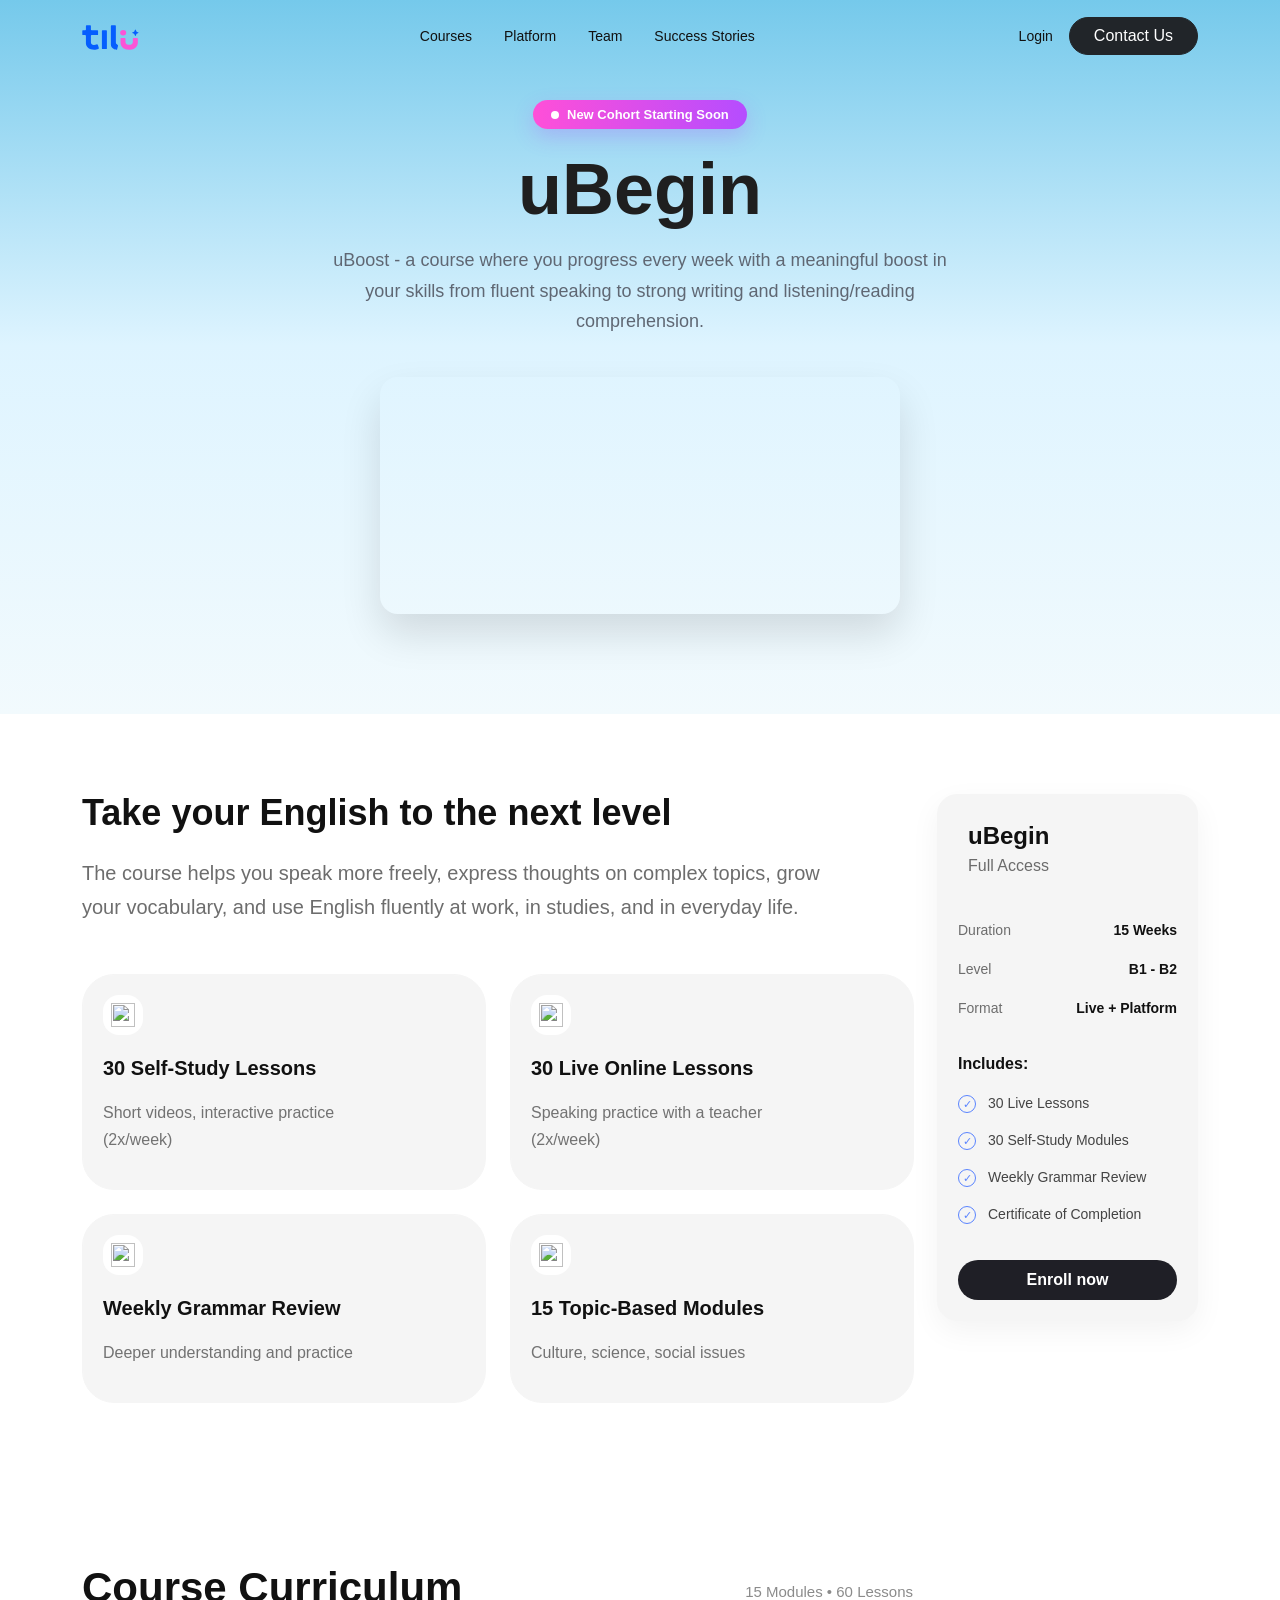
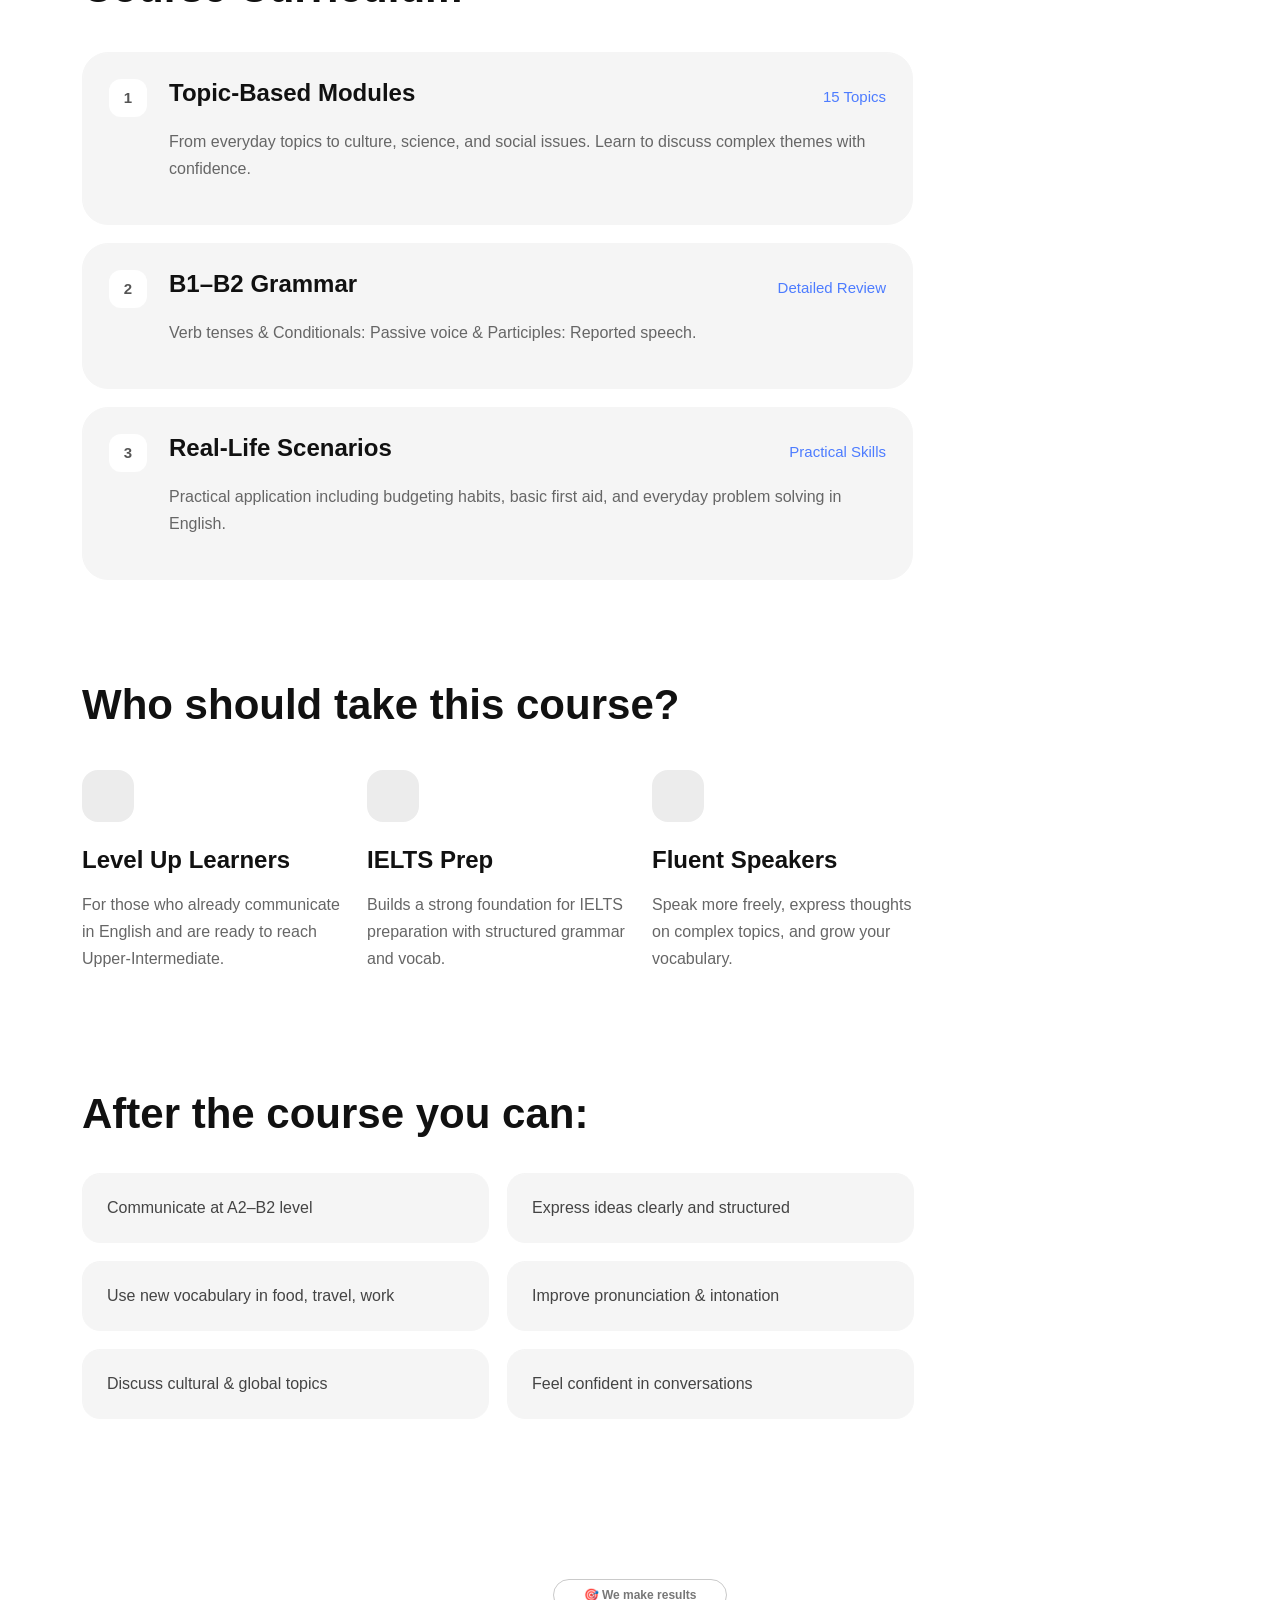
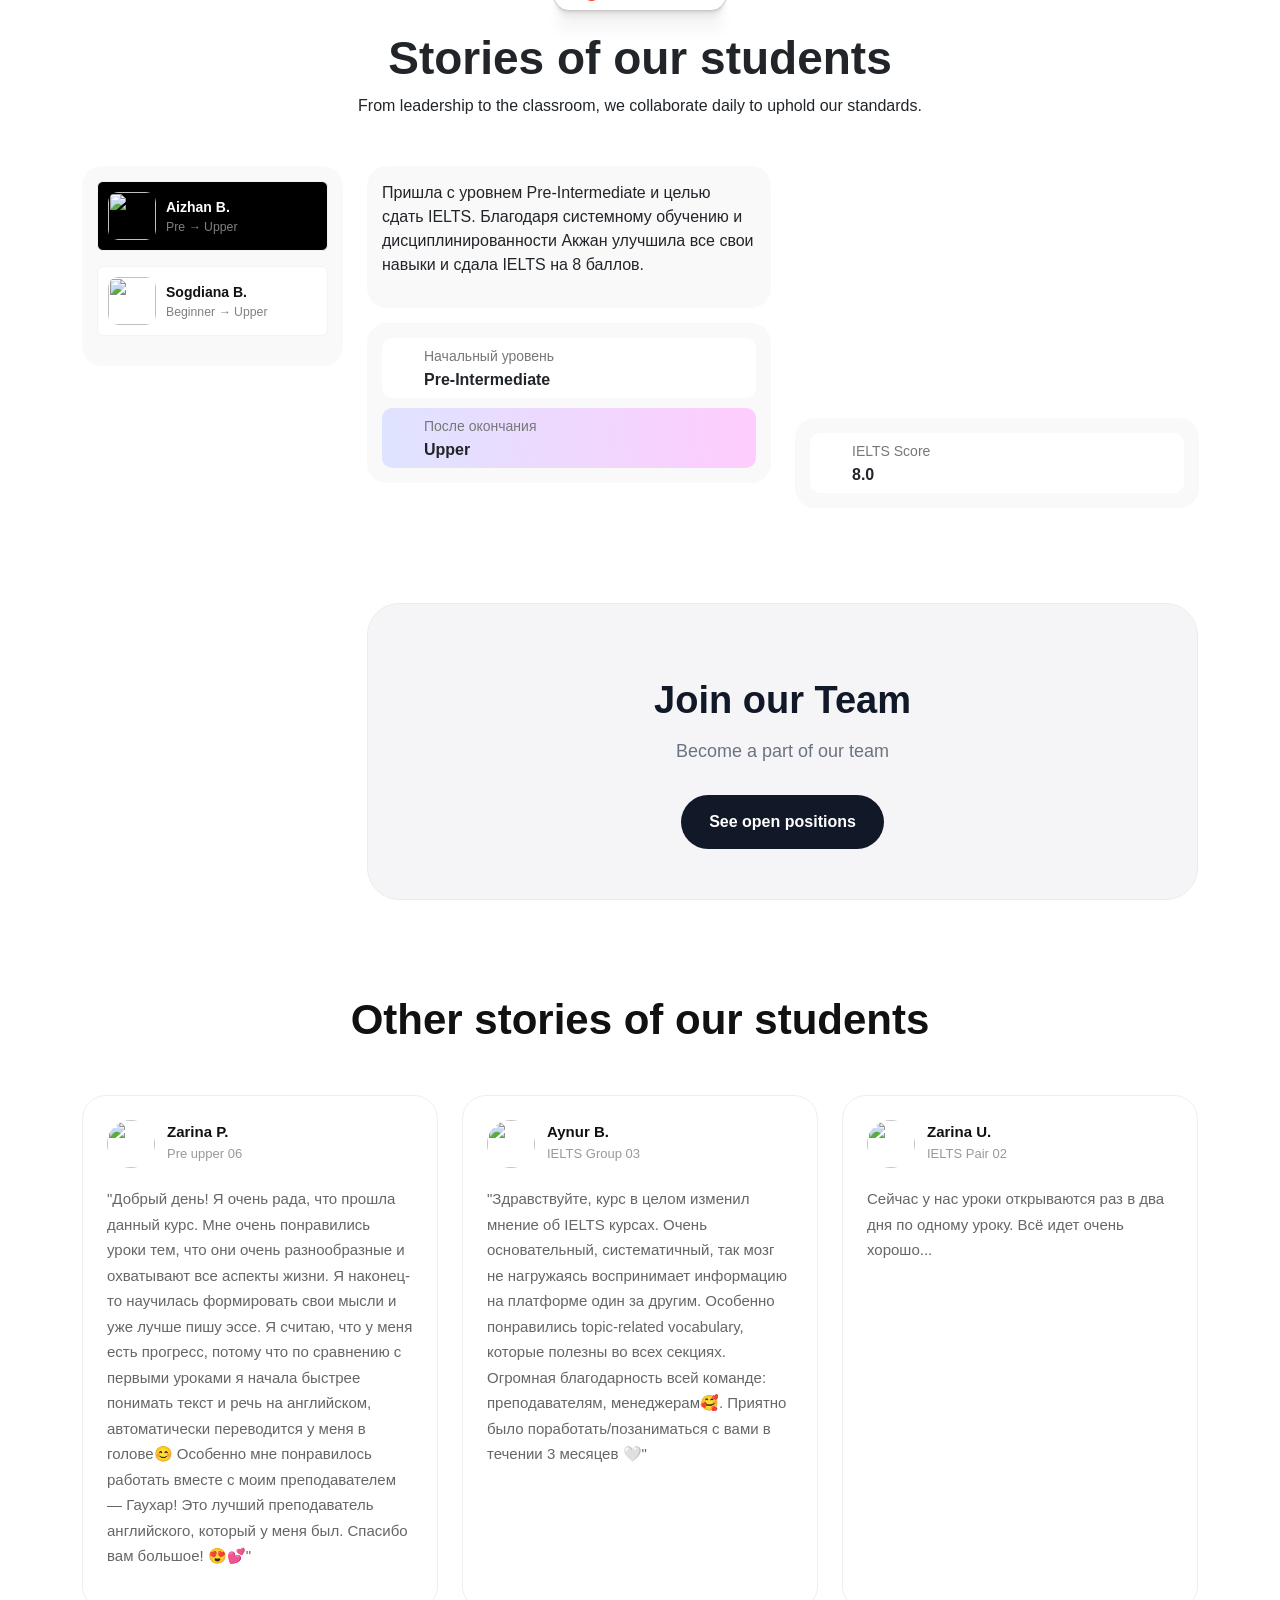
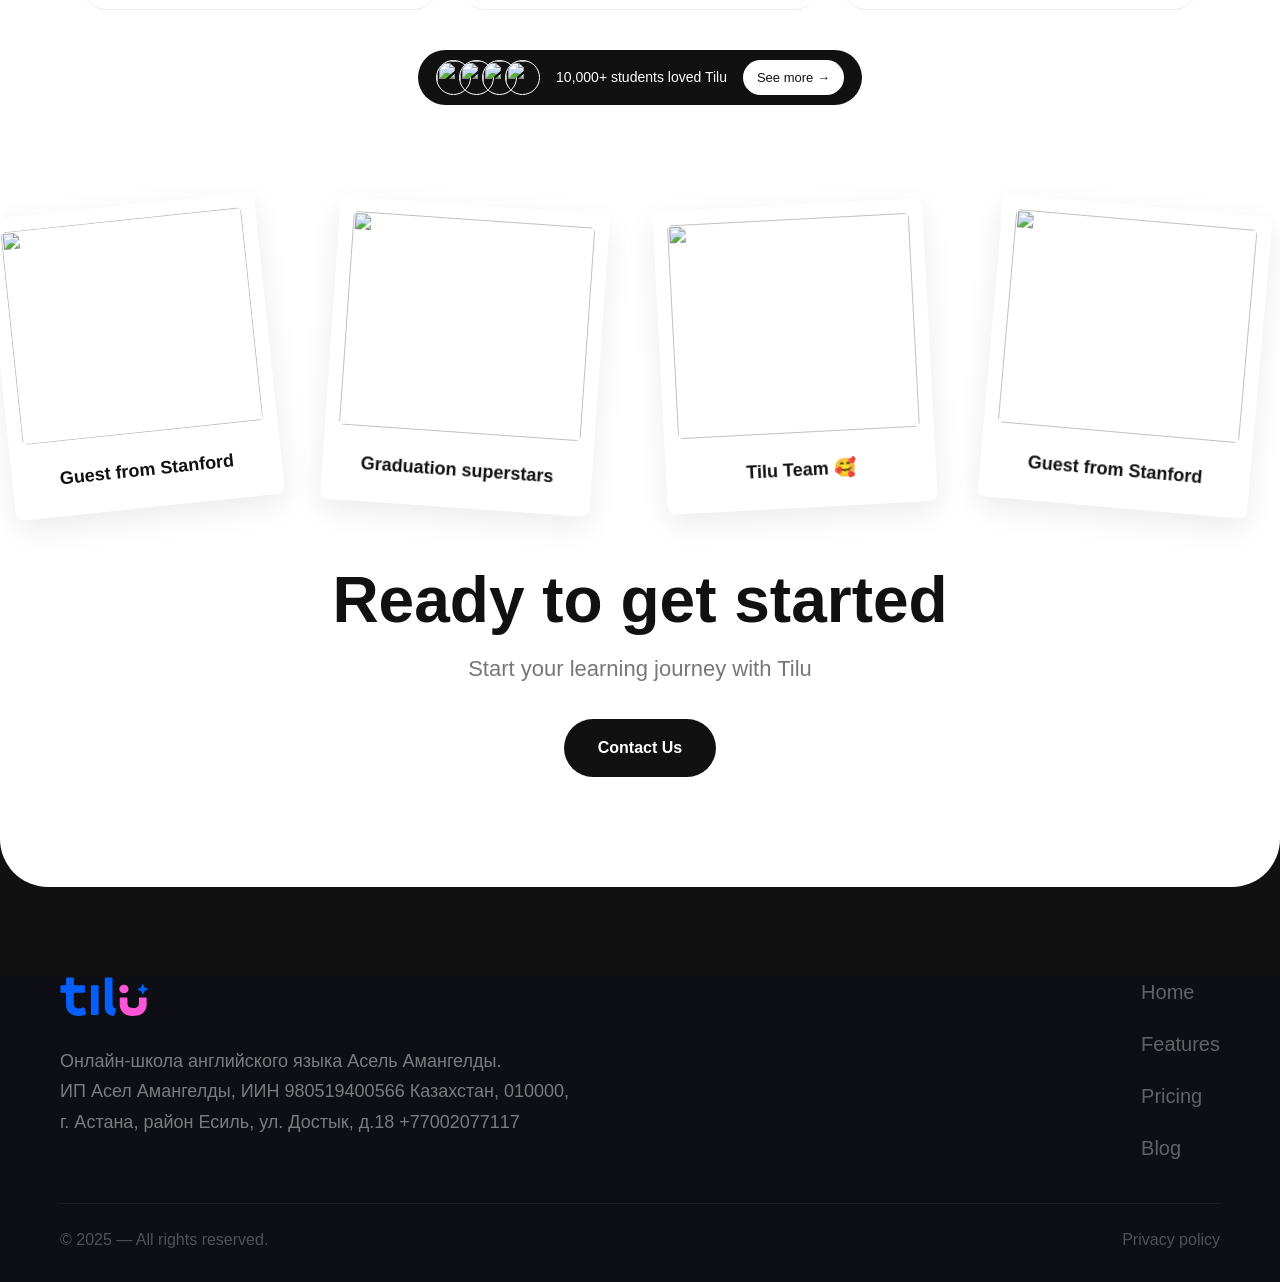
==== in-page.html @ a0a9d550 "project upload" ====
<!DOCTYPE html>
<html lang="en">

<head>
    <meta charset="UTF-8">
    <meta name="viewport" content="width=device-width, initial-scale=1.0">

    <title>Tilu App</title>

    <link rel="stylesheet" href="./libs/bootstrap/css/bootstrap.min.css">
    <link rel="stylesheet" href="./css/style.min.css">
</head>

<body>

    <nav class="navbar navbar-expand-lg py-3 fixed-top">
        <div class="container">

            <!-- LOGO -->
            <a class="navbar-brand fw-bold" href="#">
                <img src="assets/image/logo.svg" alt="logo">
            </a>

            <!-- BURGER -->
            <button class="navbar-toggler" type="button" data-bs-toggle="collapse" data-bs-target="#navbarNav">
                <span class="navbar-toggler-icon"></span>
            </button>

            <!-- MENU -->
            <div class="collapse navbar-collapse justify-content-center" id="navbarNav">

                <ul class="navbar-nav gap-3">

                    <li class="nav-item">
                        <a class="nav-link" href="#courses">Courses</a>
                    </li>

                    <li class="nav-item">
                        <a class="nav-link" href="#platform">Platform</a>
                    </li>

                    <li class="nav-item">
                        <a class="nav-link" href="#team">Team</a>
                    </li>

                    <li class="nav-item">
                        <a class="nav-link" href="#stories">Success Stories</a>
                    </li>

                    <li class="nav-item d-lg-none mt-3">
                        <a href="#" class="nav-link" data-bs-toggle="modal" data-bs-target="#loginModal">Login</a>
                    </li>

                    <li class="nav-item d-lg-none mt-2">
                        <a href="#" class="btn btn-dark rounded-pill px-4 w-100">
                            Contact Us
                        </a>
                    </li>

                </ul>

            </div>

            <div class="d-none d-lg-flex align-items-center gap-3">

                <a href="#" class="nav-login" data-bs-toggle="modal" data-bs-target="#loginModal">
                    Login
                </a>

                <a href="#" class="btn btn-dark rounded-pill px-4">
                    Contact Us
                </a>

            </div>

        </div>
    </nav>


    <!-- MODAL -->
    <div class="modal fade" id="loginModal" tabindex="-1">

        <div class="modal-dialog modal-dialog-centered modal-xl">

            <div class="modal-content border-0 overflow-hidden rounded-5">

                <div class="row g-0">

                    <!-- LEFT -->
                    <div class="col-lg-6 p-5 d-flex flex-column justify-content-center">

                        <!-- LOGO -->
                        <img src="assets/image/logo.svg" width="70" class="mb-5" alt="">

                        <h2 class="fw-bold mb-5">
                            Tilu-ге қош келдіңіз
                        </h2>

                        <!-- INPUT -->
                        <div class="mb-4">

                            <label class="form-label text-secondary">
                                Телефон
                            </label>

                            <input type="text" class="form-control form-control-lg rounded-4"
                                placeholder="+7 771 000 9998">

                        </div>

                        <!-- PASSWORD -->
                        <div class="mb-4">

                            <label class="form-label text-secondary">
                                Құпиясөз
                            </label>

                            <input type="password" class="form-control form-control-lg rounded-4"
                                placeholder="••••••••">

                        </div>

                        <!-- BUTTON -->
                        <button class="btn btn-primary btn-lg rounded-4 py-3">
                            Кіру
                        </button>

                    </div>

                    <!-- RIGHT -->
                    <div class="col-lg-6 d-none d-lg-block">

                        <div class="h-100 modal-right">

                            <img src="assets/image/login.png" class="w-100 h-100 object-fit-cover" alt="">

                        </div>

                    </div>

                </div>

            </div>

        </div>

    </div>

    <main>

        <section class="ubegin">
            <div class="container">

                <div class="badge reveal">
                    <span class="dot"></span>
                    New Cohort Starting Soon
                </div>

                <h2>uBegin</h2>

                <p>
                    uBoost - a course where you progress every week with a meaningful
                    boost in your skills from fluent speaking to strong writing and
                    listening/reading comprehension.
                </p>

                <div class="video-box reveal">
                    <iframe width="100%" height="100%"
                        src="https://www.youtube.com/embed/IsLtPbXq4gc?list=RDIsLtPbXq4gc"
                        title="Kalifarniya &amp; Kairat Nurtas - Ademi [Official Performance Video]" frameborder="0"
                        allow="accelerometer; autoplay; clipboard-write; encrypted-media; gyroscope; picture-in-picture; web-share"
                        referrerpolicy="strict-origin-when-cross-origin" allowfullscreen></iframe>
                </div>

            </div>
        </section>

        <section class="english-level">
            <div class="container">

                <!-- LEFT -->
                <div class="row">
                    <div class="col-md-9">
                        <div class="left-content">

                            <h2 class="reveal">
                                Take your English to the next level
                            </h2>

                            <p class="description reveal">
                                The course helps you speak more freely, express thoughts on complex topics,
                                grow your vocabulary, and use English fluently at work, in studies,
                                and in everyday life.
                            </p>

                            <div class="cards">

                                <div class="card reveal">
                                    <div class="icon">
                                        <img src="./images/icon-1.svg" alt="">
                                    </div>

                                    <h3>30 Self-Study Lessons</h3>

                                    <p>
                                        Short videos, interactive practice
                                        <br>
                                        (2x/week)
                                    </p>
                                </div>

                                <div class="card reveal">
                                    <div class="icon">
                                        <img src="./images/icon-2.svg" alt="">
                                    </div>

                                    <h3>30 Live Online Lessons</h3>

                                    <p>
                                        Speaking practice with a teacher
                                        <br>
                                        (2x/week)
                                    </p>
                                </div>

                                <div class="card reveal">
                                    <div class="icon">
                                        <img src="./images/icon-3.svg" alt="">
                                    </div>

                                    <h3>Weekly Grammar Review</h3>

                                    <p>
                                        Deeper understanding and practice
                                    </p>
                                </div>

                                <div class="card reveal">
                                    <div class="icon">
                                        <img src="./images/icon-4.svg" alt="">
                                    </div>

                                    <h3>15 Topic-Based Modules</h3>

                                    <p>
                                        Culture, science, social issues
                                    </p>
                                </div>

                            </div>

                        </div>
                    </div>
                    <div class="col-md-3">
                        <!-- RIGHT -->
                        <div class="course-card reveal">

                            <div class="course-top">

                                <div class="logo-box">
                                    <img src="https://framerusercontent.com/images/7HL32ZWJHiRCpZ4GhKKc8Hr35s0.png?width=500&height=500"
                                        alt="">
                                </div>

                                <div class="course-top-text">
                                    <h3>uBegin</h3>
                                    <span>Full Access</span>
                                </div>

                            </div>

                            <div class="course-info">

                                <div class="info-row">
                                    <span>Duration</span>
                                    <strong>15 Weeks</strong>
                                </div>

                                <div class="info-row">
                                    <span>Level</span>
                                    <strong>B1 - B2</strong>
                                </div>

                                <div class="info-row">
                                    <span>Format</span>
                                    <strong>Live + Platform</strong>
                                </div>

                            </div>

                            <div class="includes">

                                <h4>Includes:</h4>

                                <ul>
                                    <li>30 Live Lessons</li>
                                    <li>30 Self-Study Modules</li>
                                    <li>Weekly Grammar Review</li>
                                    <li>Certificate of Completion</li>
                                </ul>

                            </div>

                            <button>Enroll now</button>

                        </div>
                    </div>
                </div>

            </div>
        </section>

        <section class="course-details">
            <div class="container">
                <div class="row">
                    <div class="col-md-9">
                        <!-- CURRICULUM -->
                        <div class="curriculum">

                            <div class="section-head reveal">
                                <h2>Course Curriculum</h2>
                                <span>15 Modules • 60 Lessons</span>
                            </div>

                            <div class="curriculum-list reveal">

                                <div class="curriculum-item">

                                    <div class="number">1</div>

                                    <div class="content">
                                        <div class="top">
                                            <h3>Topic-Based Modules</h3>
                                            <a href="#">15 Topics</a>
                                        </div>

                                        <p>
                                            From everyday topics to culture, science, and social issues.
                                            Learn to discuss complex themes with confidence.
                                        </p>
                                    </div>

                                </div>

                                <div class="curriculum-item reveal">

                                    <div class="number">2</div>

                                    <div class="content">
                                        <div class="top">
                                            <h3>B1–B2 Grammar</h3>
                                            <a href="#">Detailed Review</a>
                                        </div>

                                        <p>
                                            Verb tenses & Conditionals: Passive voice & Participles:
                                            Reported speech.
                                        </p>
                                    </div>

                                </div>

                                <div class="curriculum-item reveal">

                                    <div class="number">3</div>

                                    <div class="content">
                                        <div class="top">
                                            <h3>Real-Life Scenarios</h3>
                                            <a href="#">Practical Skills</a>
                                        </div>

                                        <p>
                                            Practical application including budgeting habits,
                                            basic first aid, and everyday problem solving in English.
                                        </p>
                                    </div>

                                </div>

                            </div>

                        </div>

                        <!-- WHO -->
                        <div class="who-course">

                            <h2>Who should take this course?</h2>

                            <div class="row g-4">

                                <div class="col-md-4 reveal">
                                    <div class="who-card">

                                        <div class="icon">
                                            <img src="./images/icon-1.svg" alt="">
                                        </div>

                                        <h3>Level Up Learners</h3>

                                        <p>
                                            For those who already communicate in English
                                            and are ready to reach Upper-Intermediate.
                                        </p>

                                    </div>
                                </div>

                                <div class="col-md-4 reveal">
                                    <div class="who-card">

                                        <div class="icon">
                                            <img src="./images/icon-2.svg" alt="">
                                        </div>

                                        <h3>IELTS Prep</h3>

                                        <p>
                                            Builds a strong foundation for IELTS preparation
                                            with structured grammar and vocab.
                                        </p>

                                    </div>
                                </div>

                                <div class="col-md-4 reveal">
                                    <div class="who-card">

                                        <div class="icon">
                                            <img src="./images/icon-3.svg" alt="">
                                        </div>

                                        <h3>Fluent Speakers</h3>

                                        <p>
                                            Speak more freely, express thoughts on complex topics,
                                            and grow your vocabulary.
                                        </p>

                                    </div>
                                </div>

                            </div>

                        </div>

                        <!-- AFTER -->
                        <div class="after-course">

                            <h2 class="reveal">After the course you can:</h2>

                            <div class="skills">

                                <div class="skill-item reveal">
                                    Communicate at A2–B2 level
                                </div>

                                <div class="skill-item reveal">
                                    Express ideas clearly and structured
                                </div>

                                <div class="skill-item reveal">
                                    Use new vocabulary in food, travel, work
                                </div>

                                <div class="skill-item reveal">
                                    Improve pronunciation & intonation
                                </div>

                                <div class="skill-item reveal">
                                    Discuss cultural & global topics
                                </div>

                                <div class="skill-item reveal">
                                    Feel confident in conversations
                                </div>

                            </div>

                        </div>
                    </div>
                </div>
            </div>
        </section>

        <section class="stories" id="stories">
            <div class="container">
                <div class="text-center mb-5">
                    <span class="team_badge">🎯 We make results</span>
                    <h2> Stories of our students</h2>
                    <p>From leadership to the classroom, we collaborate daily to uphold our standards.</p>
                </div>
                <div class="row">

                    <!-- LEFT -->
                    <div class="col-md-3">
                        <div class="nav flex-column nav-pills grey-box">

                            <button class="nav-link active student-tab" data-bs-toggle="pill" data-bs-target="#s1">
                                <img
                                    src="https://framerusercontent.com/images/QFmcsM94IubGt3np1oQ2AMvJyg.png?scale-down-to=512&width=1592&height=1576">
                                <div>
                                    <strong>Aizhan B.</strong>
                                    <small>Pre → Upper</small>
                                </div>
                            </button>

                            <button class="nav-link student-tab" data-bs-toggle="pill" data-bs-target="#s2">
                                <img
                                    src="https://framerusercontent.com/images/QFmcsM94IubGt3np1oQ2AMvJyg.png?scale-down-to=512&width=1592&height=1576">
                                <div>
                                    <strong>Sogdiana B.</strong>
                                    <small>Beginner → Upper</small>
                                </div>
                            </button>

                        </div>
                    </div>

                    <!-- RIGHT -->
                    <div class="col-md-9">
                        <div class="tab-content">

                            <div class="tab-pane fade show active" id="s1">
                                <div class="row ">

                                    <div class="col-md-6 reveal">
                                        <div class="grey-box ">
                                            <p>Пришла с уровнем Pre-Intermediate и целью сдать IELTS. Благодаря
                                                системному
                                                обучению
                                                и
                                                дисциплинированности Акжан
                                                улучшила все свои навыки и сдала IELTS на 8 баллов.</p>
                                        </div>
                                        <div class="levels">
                                            <div class="level">
                                                <i class="icons ic-1"></i>
                                                <div class="i-text">
                                                    <span>Начальный уровень</span>
                                                    <p>Pre-Intermediate</p>
                                                </div>
                                            </div>
                                            <div class="level active">
                                                <i class="icons ic-2"></i>
                                                <div class="i-text">
                                                    <span>После окончания</span>
                                                    <p>Upper</p>
                                                </div>
                                            </div>
                                        </div>

                                    </div>

                                    <div class="col-md-6 reveal">
                                        <div class="video-box">
                                            <iframe width="100%" height="100%"
                                                src="https://www.youtube.com/embed/IsLtPbXq4gc?list=RDIsLtPbXq4gc"
                                                title="Kalifarniya &amp; Kairat Nurtas - Ademi [Official Performance Video]"
                                                frameborder="0"
                                                allow="accelerometer; autoplay; clipboard-write; encrypted-media; gyroscope; picture-in-picture; web-share"
                                                referrerpolicy="strict-origin-when-cross-origin"
                                                allowfullscreen></iframe>
                                        </div>
                                        <div class="levels">
                                            <div class="level">
                                                <i class="icons ic-1"></i>
                                                <div class="i-text">
                                                    <span>IELTS Score</span>
                                                    <p>8.0</p>
                                                </div>
                                            </div>
                                        </div>

                                    </div>

                                </div>
                            </div>

                            <div class="tab-pane fade" id="s2">
                                <p>7.5 нәтижеге жетті.</p>
                            </div>

                        </div>
                        <div class="join-team reveal">

                            <img src="https://framerusercontent.com/images/XhJnoCNv4yxK2IGFXV4Tjh32hw.png?scale-down-to=512&width=560&height=536"
                                alt="">

                            <h2>Join our Team</h2>

                            <p>Become a part of our team</p>

                            <a href="#">See open positions</a>

                        </div>
                    </div>

                </div>
            </div>
        </section>

        <!-- MODAL -->
        <div id="videoModal" class="modal fade">
            <div class="modal-dialog modal-lg modal-dialog-centered">
                <div class="modal-content">
                    <div class="modal-body p-0">
                        <iframe id="videoFrame" width="100%" height="400"></iframe>
                    </div>
                </div>
            </div>
        </div>

        <section class="reviews reveal">
            <div class="container">

                <div class="students-reviews__top">
                    <h2>Other stories of our students</h2>
                </div>

                <div class="students-reviews__grid" id="reviewsGrid">

                    <!-- CARD -->
                    <div class="students-review-card reveal">
                        <div class="students-review-user">
                            <img src="https://framerusercontent.com/images/CMpFczYdYgWNm99vIjpkZF9933U.jpg?scale-down-to=1024&width=967&height=1280"
                                alt="">
                            <div>
                                <h4>Zarina P.</h4>
                                <span>Pre upper 06</span>
                            </div>
                        </div>

                        <p>"Добрый день! Я очень рада, что прошла данный курс. Мне очень понравились уроки тем, что они
                            очень
                            разнообразные и
                            охватывают все аспекты жизни. Я наконец-то научилась формировать свои мысли и уже лучше пишу
                            эссе. Я
                            считаю, что у меня
                            есть прогресс, потому что по сравнению с первыми уроками я начала быстрее понимать текст и
                            речь на
                            английском,
                            автоматически переводится у меня в голове😊 Особенно мне понравилось работать вместе с моим
                            преподавателем — Гаухар! Это
                            лучший преподаватель английского, который у меня был. Спасибо вам большое! 😍💕"
                        </p>
                    </div>

                    <!-- CARD -->
                    <div class="students-review-card reveal">
                        <div class="students-review-user">
                            <img src="https://framerusercontent.com/images/CMpFczYdYgWNm99vIjpkZF9933U.jpg?scale-down-to=1024&width=967&height=1280"
                                alt="">
                            <div>
                                <h4>Aynur B.</h4>
                                <span>IELTS Group 03</span>
                            </div>
                        </div>

                        <p>"Здравствуйте, курс в целом изменил мнение об IELTS курсах. Очень основательный,
                            систематичный, так
                            мозг не нагружаясь
                            воспринимает информацию на платформе один за другим. Особенно понравились topic-related
                            vocabulary,
                            которые полезны во
                            всех секциях. Огромная благодарность всей команде: преподавателям, менеджерам🥰. Приятно
                            было
                            поработать/позаниматься с
                            вами в течении 3 месяцев 🤍"
                        </p>
                    </div>

                    <!-- CARD -->
                    <div class="students-review-card reveal">
                        <div class="students-review-user">
                            <img src="https://framerusercontent.com/images/CMpFczYdYgWNm99vIjpkZF9933U.jpg?scale-down-to=1024&width=967&height=1280"
                                alt="">
                            <div>
                                <h4>Zarina U.</h4>
                                <span>IELTS Pair 02</span>
                            </div>
                        </div>

                        <p>
                            Сейчас у нас уроки открываются раз в два дня по одному уроку.
                            Всё идет очень хорошо...
                        </p>
                    </div>


                    <!-- HIDDEN CARDS -->
                    <div class="students-review-card hidden-review">
                        <div class="students-review-user">
                            <img src="https://framerusercontent.com/images/CMpFczYdYgWNm99vIjpkZF9933U.jpg?scale-down-to=1024&width=967&height=1280"
                                alt="">
                            <div>
                                <h4>Ardak H.</h4>
                                <span>Pre Upper 02</span>
                            </div>
                        </div>

                        <p>
                            Курс өте ұнады. Мұғалімдер әрқашан көмектесіп отырды.
                        </p>
                    </div>

                    <div class="students-review-card hidden-review">
                        <div class="students-review-user">
                            <img src="https://framerusercontent.com/images/CMpFczYdYgWNm99vIjpkZF9933U.jpg?scale-down-to=1024&width=967&height=1280"
                                alt="">
                            <div>
                                <h4>Ardak H.</h4>
                                <span>Pre Upper 02</span>
                            </div>
                        </div>

                        <p>
                            Курс өте ұнады. Мұғалімдер әрқашан көмектесіп отырды.
                        </p>
                    </div>

                    <div class="students-review-card hidden-review">
                        <div class="students-review-user">
                            <img src="https://framerusercontent.com/images/CMpFczYdYgWNm99vIjpkZF9933U.jpg?scale-down-to=1024&width=967&height=1280"
                                alt="">
                            <div>
                                <h4>Ardak H.</h4>
                                <span>Pre Upper 02</span>
                            </div>
                        </div>

                        <p>
                            Курс өте ұнады. Мұғалімдер әрқашан көмектесіп отырды.
                        </p>
                    </div>

                    <div class="students-review-card hidden-review">
                        <div class="students-review-user">
                            <img src="https://framerusercontent.com/images/CMpFczYdYgWNm99vIjpkZF9933U.jpg?scale-down-to=1024&width=967&height=1280"
                                alt="">
                            <div>
                                <h4>Ardak H.</h4>
                                <span>Pre Upper 02</span>
                            </div>
                        </div>

                        <p>
                            Курс өте ұнады. Мұғалімдер әрқашан көмектесіп отырды.
                        </p>
                    </div>

                    <div class="students-review-card hidden-review">
                        <div class="students-review-user">
                            <img src="https://framerusercontent.com/images/CMpFczYdYgWNm99vIjpkZF9933U.jpg?scale-down-to=1024&width=967&height=1280"
                                alt="">
                            <div>
                                <h4>Ayna K.</h4>
                                <span>Pre Intermediate</span>
                            </div>
                        </div>

                        <p>
                            IELTS дайындық өте күшті өтті. Нәтижем айтарлықтай өсті.
                        </p>
                    </div>

                </div>

                <!-- BOTTOM BADGE -->
                <div class="students-reviews__bottom">
                    <div class="students">
                        <img src="https://framerusercontent.com/images/CMpFczYdYgWNm99vIjpkZF9933U.jpg?scale-down-to=1024&width=967&height=1280"
                            alt="">
                        <img src="https://framerusercontent.com/images/QFmcsM94IubGt3np1oQ2AMvJyg.png?scale-down-to=512&width=1592&height=1576"
                            alt="">
                        <img src="https://framerusercontent.com/images/CMpFczYdYgWNm99vIjpkZF9933U.jpg?scale-down-to=1024&width=967&height=1280"
                            alt="">
                        <img src="https://framerusercontent.com/images/CMpFczYdYgWNm99vIjpkZF9933U.jpg?scale-down-to=1024&width=967&height=1280"
                            alt="">
                    </div>

                    <p>10,000+ students loved Tilu</p>

                    <button id="showMoreBtn">See more →</button>

                    <script>
                        const showMoreBtn = document.getElementById("showMoreBtn");
                        const hiddenReviews = document.querySelectorAll(".hidden-review");
                        const reviewsGrid = document.getElementById("reviewsGrid");

                        let expanded = false;

                        showMoreBtn.addEventListener("click", () => {

                            expanded = !expanded;

                            reviewsGrid.classList.toggle("expanded");

                            hiddenReviews.forEach((card, index) => {

                                setTimeout(() => {

                                    if (expanded) {
                                        card.classList.add("show-review");
                                    } else {
                                        card.classList.remove("show-review");
                                    }

                                }, index * 120);

                            });

                            showMoreBtn.innerText = expanded
                                ? "Hide reviews"
                                : "See more →";

                        });
                    </script>
                </div>

            </div>
        </section>

        <section class="journey-section reveal">

            <div class="journey-section__box">

                <!-- TOP CARDS -->
                <div class="journey-section__cards reveal">

                    <div class="journey-card">
                        <img src="https://framerusercontent.com/images/NbYnPKcJU6jnDnZNpzELCjLAk.png?width=1440&height=1363"
                            alt="">
                        <span>Guest from Stanford</span>
                    </div>

                    <div class="journey-card reveal">
                        <img src="https://framerusercontent.com/images/eET0Fa0I14kCLn7EyagGIDLp610.png?width=1040&height=732"
                            alt="">
                        <span>Graduation superstars</span>
                    </div>

                    <div class="journey-card reveal">
                        <img src="https://framerusercontent.com/images/BNg8wWkrkoKhnxk0ByYxBhYqo.png?width=524&height=458"
                            alt="">
                        <span>Tilu Team 🥰</span>
                    </div>
                    <div class="journey-card reveal">
                        <img src="https://framerusercontent.com/images/mFu7NsP6f4FaTllkVL2P0bAMvo.png?width=1440&height=1919"
                            alt="">
                        <span>Guest from Stanford</span>
                    </div>

                    <div class="journey-card reveal">
                        <img src="https://framerusercontent.com/images/tHG2ITkTf4xMEtP0ThRv4qCVPVY.png?width=640&height=660"
                            alt="">
                        <span>Graduation superstars</span>
                    </div>

                    <div class="journey-card reveal">
                        <img src="https://framerusercontent.com/images/BNg8wWkrkoKhnxk0ByYxBhYqo.png?width=524&height=458"
                            alt="">
                        <span>Tilu Team 🥰</span>
                    </div>
                    <div class="journey-card reveal">
                        <img src="https://framerusercontent.com/images/BNg8wWkrkoKhnxk0ByYxBhYqo.png?width=524&height=458"
                            alt="">
                        <span>Graduation 2026</span>
                    </div>

                </div>

                <!-- CONTENT -->
                <div class="journey-section__content reveal">

                    <h2>Ready to get started</h2>

                    <p>
                        Start your learning journey with Tilu
                    </p>

                    <button>Contact Us</button>

                </div>

            </div>

            <!-- DARK PART -->
            <div class="journey-section__dark"></div>

        </section>

    </main>

    <footer class="footer">

        <div class="container">

            <div class="footer__top">

                <!-- LEFT -->
                <div class="footer__left">

                    <img src="assets/image/logo.svg" alt="Tilu">

                    <p>
                        Онлайн-школа английского языка Асель Амангелды.
                        <br>
                        ИП Асел Амангелды, ИИН 980519400566
                        Казахстан, 010000,
                        <br>
                        г. Астана, район Есиль, ул. Достык, д.18
                        +77002077117
                    </p>

                </div>

                <!-- RIGHT -->
                <div class="footer__right">

                    <a href="#">Home</a>
                    <a href="#">Features</a>
                    <a href="#">Pricing</a>
                    <a href="#">Blog</a>

                </div>

            </div>

            <div class="footer__bottom">

                <span>© 2025 — All rights reserved.</span>

                <a href="#">Privacy policy</a>

            </div>

        </div>

    </footer>

    <script src="./libs/bootstrap/js/bootstrap.bundle.min.js"></script>
    <script src="js/app.js"></script>

</body>

</html>
---- css/style.min.css ----
@charset "UTF-8";/*!
 * Bootstrap  v5.3.8 (https://getbootstrap.com/)
 * Copyright 2011-2025 The Bootstrap Authors
 * Licensed under MIT (https://github.com/twbs/bootstrap/blob/main/LICENSE)
 */:root,[data-bs-theme=light]{--bs-blue:#0d6efd;--bs-indigo:#6610f2;--bs-purple:#6f42c1;--bs-pink:#d63384;--bs-red:#dc3545;--bs-orange:#fd7e14;--bs-yellow:#ffc107;--bs-green:#198754;--bs-teal:#20c997;--bs-cyan:#0dcaf0;--bs-black:#000;--bs-white:#fff;--bs-gray:#6c757d;--bs-gray-dark:#343a40;--bs-gray-100:#f8f9fa;--bs-gray-200:#e9ecef;--bs-gray-300:#dee2e6;--bs-gray-400:#ced4da;--bs-gray-500:#adb5bd;--bs-gray-600:#6c757d;--bs-gray-700:#495057;--bs-gray-800:#343a40;--bs-gray-900:#212529;--bs-primary:#0d6efd;--bs-secondary:#6c757d;--bs-success:#198754;--bs-info:#0dcaf0;--bs-warning:#ffc107;--bs-danger:#dc3545;--bs-light:#f8f9fa;--bs-dark:#212529;--bs-primary-rgb:13,110,253;--bs-secondary-rgb:108,117,125;--bs-success-rgb:25,135,84;--bs-info-rgb:13,202,240;--bs-warning-rgb:255,193,7;--bs-danger-rgb:220,53,69;--bs-light-rgb:248,249,250;--bs-dark-rgb:33,37,41;--bs-primary-text-emphasis:rgb(5.2, 44, 101.2);--bs-secondary-text-emphasis:rgb(43.2, 46.8, 50);--bs-success-text-emphasis:rgb(10, 54, 33.6);--bs-info-text-emphasis:rgb(5.2, 80.8, 96);--bs-warning-text-emphasis:rgb(102, 77.2, 2.8);--bs-danger-text-emphasis:rgb(88, 21.2, 27.6);--bs-light-text-emphasis:#495057;--bs-dark-text-emphasis:#495057;--bs-primary-bg-subtle:rgb(206.6, 226, 254.6);--bs-secondary-bg-subtle:rgb(225.6, 227.4, 229);--bs-success-bg-subtle:rgb(209, 231, 220.8);--bs-info-bg-subtle:rgb(206.6, 244.4, 252);--bs-warning-bg-subtle:rgb(255, 242.6, 205.4);--bs-danger-bg-subtle:rgb(248, 214.6, 217.8);--bs-light-bg-subtle:rgb(251.5, 252, 252.5);--bs-dark-bg-subtle:#ced4da;--bs-primary-border-subtle:rgb(158.2, 197, 254.2);--bs-secondary-border-subtle:rgb(196.2, 199.8, 203);--bs-success-border-subtle:rgb(163, 207, 186.6);--bs-info-border-subtle:rgb(158.2, 233.8, 249);--bs-warning-border-subtle:rgb(255, 230.2, 155.8);--bs-danger-border-subtle:rgb(241, 174.2, 180.6);--bs-light-border-subtle:#e9ecef;--bs-dark-border-subtle:#adb5bd;--bs-white-rgb:255,255,255;--bs-black-rgb:0,0,0;--bs-font-sans-serif:system-ui,-apple-system,"Segoe UI",Roboto,"Helvetica Neue","Noto Sans","Liberation Sans",Arial,sans-serif,"Apple Color Emoji","Segoe UI Emoji","Segoe UI Symbol","Noto Color Emoji";--bs-font-monospace:SFMono-Regular,Menlo,Monaco,Consolas,"Liberation Mono","Courier New",monospace;--bs-gradient:linear-gradient(180deg, rgba(255, 255, 255, 0.15), rgba(255, 255, 255, 0));--bs-body-font-family:var(--bs-font-sans-serif);--bs-body-font-size:1rem;--bs-body-font-weight:400;--bs-body-line-height:1.5;--bs-body-color:#212529;--bs-body-color-rgb:33,37,41;--bs-body-bg:#fff;--bs-body-bg-rgb:255,255,255;--bs-emphasis-color:#000;--bs-emphasis-color-rgb:0,0,0;--bs-secondary-color:rgba(33, 37, 41, 0.75);--bs-secondary-color-rgb:33,37,41;--bs-secondary-bg:#e9ecef;--bs-secondary-bg-rgb:233,236,239;--bs-tertiary-color:rgba(33, 37, 41, 0.5);--bs-tertiary-color-rgb:33,37,41;--bs-tertiary-bg:#f8f9fa;--bs-tertiary-bg-rgb:248,249,250;--bs-heading-color:inherit;--bs-link-color:#0d6efd;--bs-link-color-rgb:13,110,253;--bs-link-decoration:underline;--bs-link-hover-color:rgb(10.4, 88, 202.4);--bs-link-hover-color-rgb:10,88,202;--bs-code-color:#d63384;--bs-highlight-color:#212529;--bs-highlight-bg:rgb(255, 242.6, 205.4);--bs-border-width:1px;--bs-border-style:solid;--bs-border-color:#dee2e6;--bs-border-color-translucent:rgba(0, 0, 0, 0.175);--bs-border-radius:0.375rem;--bs-border-radius-sm:0.25rem;--bs-border-radius-lg:0.5rem;--bs-border-radius-xl:1rem;--bs-border-radius-xxl:2rem;--bs-border-radius-2xl:var(--bs-border-radius-xxl);--bs-border-radius-pill:50rem;--bs-box-shadow:0 0.5rem 1rem rgba(0, 0, 0, 0.15);--bs-box-shadow-sm:0 0.125rem 0.25rem rgba(0, 0, 0, 0.075);--bs-box-shadow-lg:0 1rem 3rem rgba(0, 0, 0, 0.175);--bs-box-shadow-inset:inset 0 1px 2px rgba(0, 0, 0, 0.075);--bs-focus-ring-width:0.25rem;--bs-focus-ring-opacity:0.25;--bs-focus-ring-color:rgba(13, 110, 253, 0.25);--bs-form-valid-color:#198754;--bs-form-valid-border-color:#198754;--bs-form-invalid-color:#dc3545;--bs-form-invalid-border-color:#dc3545}[data-bs-theme=dark]{color-scheme:dark;--bs-body-color:#dee2e6;--bs-body-color-rgb:222,226,230;--bs-body-bg:#212529;--bs-body-bg-rgb:33,37,41;--bs-emphasis-color:#fff;--bs-emphasis-color-rgb:255,255,255;--bs-secondary-color:rgba(222, 226, 230, 0.75);--bs-secondary-color-rgb:222,226,230;--bs-secondary-bg:#343a40;--bs-secondary-bg-rgb:52,58,64;--bs-tertiary-color:rgba(222, 226, 230, 0.5);--bs-tertiary-color-rgb:222,226,230;--bs-tertiary-bg:rgb(42.5, 47.5, 52.5);--bs-tertiary-bg-rgb:43,48,53;--bs-primary-text-emphasis:rgb(109.8, 168, 253.8);--bs-secondary-text-emphasis:rgb(166.8, 172.2, 177);--bs-success-text-emphasis:rgb(117, 183, 152.4);--bs-info-text-emphasis:rgb(109.8, 223.2, 246);--bs-warning-text-emphasis:rgb(255, 217.8, 106.2);--bs-danger-text-emphasis:rgb(234, 133.8, 143.4);--bs-light-text-emphasis:#f8f9fa;--bs-dark-text-emphasis:#dee2e6;--bs-primary-bg-subtle:rgb(2.6, 22, 50.6);--bs-secondary-bg-subtle:rgb(21.6, 23.4, 25);--bs-success-bg-subtle:rgb(5, 27, 16.8);--bs-info-bg-subtle:rgb(2.6, 40.4, 48);--bs-warning-bg-subtle:rgb(51, 38.6, 1.4);--bs-danger-bg-subtle:rgb(44, 10.6, 13.8);--bs-light-bg-subtle:#343a40;--bs-dark-bg-subtle:#1a1d20;--bs-primary-border-subtle:rgb(7.8, 66, 151.8);--bs-secondary-border-subtle:rgb(64.8, 70.2, 75);--bs-success-border-subtle:rgb(15, 81, 50.4);--bs-info-border-subtle:rgb(7.8, 121.2, 144);--bs-warning-border-subtle:rgb(153, 115.8, 4.2);--bs-danger-border-subtle:rgb(132, 31.8, 41.4);--bs-light-border-subtle:#495057;--bs-dark-border-subtle:#343a40;--bs-heading-color:inherit;--bs-link-color:rgb(109.8, 168, 253.8);--bs-link-hover-color:rgb(138.84, 185.4, 254.04);--bs-link-color-rgb:110,168,254;--bs-link-hover-color-rgb:139,185,254;--bs-code-color:rgb(230.4, 132.6, 181.2);--bs-highlight-color:#dee2e6;--bs-highlight-bg:rgb(102, 77.2, 2.8);--bs-border-color:#495057;--bs-border-color-translucent:rgba(255, 255, 255, 0.15);--bs-form-valid-color:rgb(117, 183, 152.4);--bs-form-valid-border-color:rgb(117, 183, 152.4);--bs-form-invalid-color:rgb(234, 133.8, 143.4);--bs-form-invalid-border-color:rgb(234, 133.8, 143.4)}*,::after,::before{box-sizing:border-box}@media (prefers-reduced-motion:no-preference){:root{scroll-behavior:smooth}}body{margin:0;font-family:var(--bs-body-font-family);font-size:var(--bs-body-font-size);font-weight:var(--bs-body-font-weight);line-height:var(--bs-body-line-height);color:var(--bs-body-color);text-align:var(--bs-body-text-align);background-color:var(--bs-body-bg);-webkit-text-size-adjust:100%;-webkit-tap-highlight-color:transparent}hr{margin:1rem 0;color:inherit;border:0;border-top:var(--bs-border-width) solid;opacity:.25}.h1,.h2,.h3,.h4,.h5,.h6,h1,h2,h3,h4,h5,h6{margin-top:0;margin-bottom:.5rem;font-weight:500;line-height:1.2;color:var(--bs-heading-color)}.h1,h1{font-size:calc(1.375rem + 1.5vw)}@media (min-width:1200px){.h1,h1{font-size:2.5rem}}.h2,h2{font-size:calc(1.325rem + .9vw)}@media (min-width:1200px){.h2,h2{font-size:2rem}}.h3,h3{font-size:calc(1.3rem + .6vw)}@media (min-width:1200px){.h3,h3{font-size:1.75rem}}.h4,h4{font-size:calc(1.275rem + .3vw)}@media (min-width:1200px){.h4,h4{font-size:1.5rem}}.h5,h5{font-size:1.25rem}.h6,h6{font-size:1rem}p{margin-top:0;margin-bottom:1rem}abbr[title]{-webkit-text-decoration:underline dotted;text-decoration:underline dotted;cursor:help;-webkit-text-decoration-skip-ink:none;text-decoration-skip-ink:none}address{margin-bottom:1rem;font-style:normal;line-height:inherit}ol,ul{padding-left:2rem}dl,ol,ul{margin-top:0;margin-bottom:1rem}ol ol,ol ul,ul ol,ul ul{margin-bottom:0}dt{font-weight:700}dd{margin-bottom:.5rem;margin-left:0}blockquote{margin:0 0 1rem}b,strong{font-weight:bolder}.small,small{font-size:.875em}.mark,mark{padding:.1875em;color:var(--bs-highlight-color);background-color:var(--bs-highlight-bg)}sub,sup{position:relative;font-size:.75em;line-height:0;vertical-align:baseline}sub{bottom:-.25em}sup{top:-.5em}a{color:rgba(var(--bs-link-color-rgb),var(--bs-link-opacity,1));text-decoration:underline}a:hover{--bs-link-color-rgb:var(--bs-link-hover-color-rgb)}a:not([href]):not([class]),a:not([href]):not([class]):hover{color:inherit;text-decoration:none}code,kbd,pre,samp{font-family:var(--bs-font-monospace);font-size:1em}pre{display:block;margin-top:0;margin-bottom:1rem;overflow:auto;font-size:.875em}pre code{font-size:inherit;color:inherit;word-break:normal}code{font-size:.875em;color:var(--bs-code-color);word-wrap:break-word}a>code{color:inherit}kbd{padding:.1875rem .375rem;font-size:.875em;color:var(--bs-body-bg);background-color:var(--bs-body-color);border-radius:.25rem}kbd kbd{padding:0;font-size:1em}figure{margin:0 0 1rem}img,svg{vertical-align:middle}table{caption-side:bottom;border-collapse:collapse}caption{padding-top:.5rem;padding-bottom:.5rem;color:var(--bs-secondary-color);text-align:left}th{text-align:inherit;text-align:-webkit-match-parent}tbody,td,tfoot,th,thead,tr{border-color:inherit;border-style:solid;border-width:0}label{display:inline-block}button{border-radius:0}button:focus:not(:focus-visible){outline:0}button,input,optgroup,select,textarea{margin:0;font-family:inherit;font-size:inherit;line-height:inherit}button,select{text-transform:none}[role=button]{cursor:pointer}select{word-wrap:normal}select:disabled{opacity:1}[list]:not([type=date]):not([type=datetime-local]):not([type=month]):not([type=week]):not([type=time])::-webkit-calendar-picker-indicator{display:none!important}[type=button],[type=reset],[type=submit],button{-webkit-appearance:button}[type=button]:not(:disabled),[type=reset]:not(:disabled),[type=submit]:not(:disabled),button:not(:disabled){cursor:pointer}::-moz-focus-inner{padding:0;border-style:none}textarea{resize:vertical}fieldset{min-width:0;padding:0;margin:0;border:0}legend{float:left;width:100%;padding:0;margin-bottom:.5rem;line-height:inherit;font-size:calc(1.275rem + .3vw)}@media (min-width:1200px){legend{font-size:1.5rem}}legend+*{clear:left}::-webkit-datetime-edit-day-field,::-webkit-datetime-edit-fields-wrapper,::-webkit-datetime-edit-hour-field,::-webkit-datetime-edit-minute,::-webkit-datetime-edit-month-field,::-webkit-datetime-edit-text,::-webkit-datetime-edit-year-field{padding:0}::-webkit-inner-spin-button{height:auto}[type=search]{-webkit-appearance:textfield;outline-offset:-2px}[type=search]::-webkit-search-cancel-button{cursor:pointer;filter:grayscale(1)}::-webkit-search-decoration{-webkit-appearance:none}::-webkit-color-swatch-wrapper{padding:0}::file-selector-button{font:inherit;-webkit-appearance:button}output{display:inline-block}iframe{border:0}summary{display:list-item;cursor:pointer}progress{vertical-align:baseline}[hidden]{display:none!important}.lead{font-size:1.25rem;font-weight:300}.display-1{font-weight:300;line-height:1.2;font-size:calc(1.625rem + 4.5vw)}@media (min-width:1200px){.display-1{font-size:5rem}}.display-2{font-weight:300;line-height:1.2;font-size:calc(1.575rem + 3.9vw)}@media (min-width:1200px){.display-2{font-size:4.5rem}}.display-3{font-weight:300;line-height:1.2;font-size:calc(1.525rem + 3.3vw)}@media (min-width:1200px){.display-3{font-size:4rem}}.display-4{font-weight:300;line-height:1.2;font-size:calc(1.475rem + 2.7vw)}@media (min-width:1200px){.display-4{font-size:3.5rem}}.display-5{font-weight:300;line-height:1.2;font-size:calc(1.425rem + 2.1vw)}@media (min-width:1200px){.display-5{font-size:3rem}}.display-6{font-weight:300;line-height:1.2;font-size:calc(1.375rem + 1.5vw)}@media (min-width:1200px){.display-6{font-size:2.5rem}}.list-unstyled{padding-left:0;list-style:none}.list-inline{padding-left:0;list-style:none}.list-inline-item{display:inline-block}.list-inline-item:not(:last-child){margin-right:.5rem}.initialism{font-size:.875em;text-transform:uppercase}.blockquote{margin-bottom:1rem;font-size:1.25rem}.blockquote>:last-child{margin-bottom:0}.blockquote-footer{margin-top:-1rem;margin-bottom:1rem;font-size:.875em;color:#6c757d}.blockquote-footer::before{content:"— "}.img-fluid{max-width:100%;height:auto}.img-thumbnail{padding:.25rem;background-color:var(--bs-body-bg);border:var(--bs-border-width) solid var(--bs-border-color);border-radius:var(--bs-border-radius);max-width:100%;height:auto}.figure{display:inline-block}.figure-img{margin-bottom:.5rem;line-height:1}.figure-caption{font-size:.875em;color:var(--bs-secondary-color)}.container,.container-fluid,.container-lg,.container-md,.container-sm,.container-xl,.container-xxl{--bs-gutter-x:1.5rem;--bs-gutter-y:0;width:100%;padding-right:calc(var(--bs-gutter-x) * .5);padding-left:calc(var(--bs-gutter-x) * .5);margin-right:auto;margin-left:auto}@media (min-width:576px){.container,.container-sm{max-width:540px}}@media (min-width:768px){.container,.container-md,.container-sm{max-width:720px}}@media (min-width:992px){.container,.container-lg,.container-md,.container-sm{max-width:960px}}@media (min-width:1200px){.container,.container-lg,.container-md,.container-sm,.container-xl{max-width:1140px}}@media (min-width:1400px){.container,.container-lg,.container-md,.container-sm,.container-xl,.container-xxl{max-width:1320px}}:root{--bs-breakpoint-xs:0;--bs-breakpoint-sm:576px;--bs-breakpoint-md:768px;--bs-breakpoint-lg:992px;--bs-breakpoint-xl:1200px;--bs-breakpoint-xxl:1400px}.row{--bs-gutter-x:1.5rem;--bs-gutter-y:0;display:flex;flex-wrap:wrap;margin-top:calc(-1 * var(--bs-gutter-y));margin-right:calc(-.5 * var(--bs-gutter-x));margin-left:calc(-.5 * var(--bs-gutter-x))}.row>*{flex-shrink:0;width:100%;max-width:100%;padding-right:calc(var(--bs-gutter-x) * .5);padding-left:calc(var(--bs-gutter-x) * .5);margin-top:var(--bs-gutter-y)}.col{flex:1 0 0}.row-cols-auto>*{flex:0 0 auto;width:auto}.row-cols-1>*{flex:0 0 auto;width:100%}.row-cols-2>*{flex:0 0 auto;width:50%}.row-cols-3>*{flex:0 0 auto;width:33.33333333%}.row-cols-4>*{flex:0 0 auto;width:25%}.row-cols-5>*{flex:0 0 auto;width:20%}.row-cols-6>*{flex:0 0 auto;width:16.66666667%}.col-auto{flex:0 0 auto;width:auto}.col-1{flex:0 0 auto;width:8.33333333%}.col-2{flex:0 0 auto;width:16.66666667%}.col-3{flex:0 0 auto;width:25%}.col-4{flex:0 0 auto;width:33.33333333%}.col-5{flex:0 0 auto;width:41.66666667%}.col-6{flex:0 0 auto;width:50%}.col-7{flex:0 0 auto;width:58.33333333%}.col-8{flex:0 0 auto;width:66.66666667%}.col-9{flex:0 0 auto;width:75%}.col-10{flex:0 0 auto;width:83.33333333%}.col-11{flex:0 0 auto;width:91.66666667%}.col-12{flex:0 0 auto;width:100%}.offset-1{margin-left:8.33333333%}.offset-2{margin-left:16.66666667%}.offset-3{margin-left:25%}.offset-4{margin-left:33.33333333%}.offset-5{margin-left:41.66666667%}.offset-6{margin-left:50%}.offset-7{margin-left:58.33333333%}.offset-8{margin-left:66.66666667%}.offset-9{margin-left:75%}.offset-10{margin-left:83.33333333%}.offset-11{margin-left:91.66666667%}.g-0,.gx-0{--bs-gutter-x:0}.g-0,.gy-0{--bs-gutter-y:0}.g-1,.gx-1{--bs-gutter-x:0.25rem}.g-1,.gy-1{--bs-gutter-y:0.25rem}.g-2,.gx-2{--bs-gutter-x:0.5rem}.g-2,.gy-2{--bs-gutter-y:0.5rem}.g-3,.gx-3{--bs-gutter-x:1rem}.g-3,.gy-3{--bs-gutter-y:1rem}.g-4,.gx-4{--bs-gutter-x:1.5rem}.g-4,.gy-4{--bs-gutter-y:1.5rem}.g-5,.gx-5{--bs-gutter-x:3rem}.g-5,.gy-5{--bs-gutter-y:3rem}@media (min-width:576px){.col-sm{flex:1 0 0}.row-cols-sm-auto>*{flex:0 0 auto;width:auto}.row-cols-sm-1>*{flex:0 0 auto;width:100%}.row-cols-sm-2>*{flex:0 0 auto;width:50%}.row-cols-sm-3>*{flex:0 0 auto;width:33.33333333%}.row-cols-sm-4>*{flex:0 0 auto;width:25%}.row-cols-sm-5>*{flex:0 0 auto;width:20%}.row-cols-sm-6>*{flex:0 0 auto;width:16.66666667%}.col-sm-auto{flex:0 0 auto;width:auto}.col-sm-1{flex:0 0 auto;width:8.33333333%}.col-sm-2{flex:0 0 auto;width:16.66666667%}.col-sm-3{flex:0 0 auto;width:25%}.col-sm-4{flex:0 0 auto;width:33.33333333%}.col-sm-5{flex:0 0 auto;width:41.66666667%}.col-sm-6{flex:0 0 auto;width:50%}.col-sm-7{flex:0 0 auto;width:58.33333333%}.col-sm-8{flex:0 0 auto;width:66.66666667%}.col-sm-9{flex:0 0 auto;width:75%}.col-sm-10{flex:0 0 auto;width:83.33333333%}.col-sm-11{flex:0 0 auto;width:91.66666667%}.col-sm-12{flex:0 0 auto;width:100%}.offset-sm-0{margin-left:0}.offset-sm-1{margin-left:8.33333333%}.offset-sm-2{margin-left:16.66666667%}.offset-sm-3{margin-left:25%}.offset-sm-4{margin-left:33.33333333%}.offset-sm-5{margin-left:41.66666667%}.offset-sm-6{margin-left:50%}.offset-sm-7{margin-left:58.33333333%}.offset-sm-8{margin-left:66.66666667%}.offset-sm-9{margin-left:75%}.offset-sm-10{margin-left:83.33333333%}.offset-sm-11{margin-left:91.66666667%}.g-sm-0,.gx-sm-0{--bs-gutter-x:0}.g-sm-0,.gy-sm-0{--bs-gutter-y:0}.g-sm-1,.gx-sm-1{--bs-gutter-x:0.25rem}.g-sm-1,.gy-sm-1{--bs-gutter-y:0.25rem}.g-sm-2,.gx-sm-2{--bs-gutter-x:0.5rem}.g-sm-2,.gy-sm-2{--bs-gutter-y:0.5rem}.g-sm-3,.gx-sm-3{--bs-gutter-x:1rem}.g-sm-3,.gy-sm-3{--bs-gutter-y:1rem}.g-sm-4,.gx-sm-4{--bs-gutter-x:1.5rem}.g-sm-4,.gy-sm-4{--bs-gutter-y:1.5rem}.g-sm-5,.gx-sm-5{--bs-gutter-x:3rem}.g-sm-5,.gy-sm-5{--bs-gutter-y:3rem}}@media (min-width:768px){.col-md{flex:1 0 0}.row-cols-md-auto>*{flex:0 0 auto;width:auto}.row-cols-md-1>*{flex:0 0 auto;width:100%}.row-cols-md-2>*{flex:0 0 auto;width:50%}.row-cols-md-3>*{flex:0 0 auto;width:33.33333333%}.row-cols-md-4>*{flex:0 0 auto;width:25%}.row-cols-md-5>*{flex:0 0 auto;width:20%}.row-cols-md-6>*{flex:0 0 auto;width:16.66666667%}.col-md-auto{flex:0 0 auto;width:auto}.col-md-1{flex:0 0 auto;width:8.33333333%}.col-md-2{flex:0 0 auto;width:16.66666667%}.col-md-3{flex:0 0 auto;width:25%}.col-md-4{flex:0 0 auto;width:33.33333333%}.col-md-5{flex:0 0 auto;width:41.66666667%}.col-md-6{flex:0 0 auto;width:50%}.col-md-7{flex:0 0 auto;width:58.33333333%}.col-md-8{flex:0 0 auto;width:66.66666667%}.col-md-9{flex:0 0 auto;width:75%}.col-md-10{flex:0 0 auto;width:83.33333333%}.col-md-11{flex:0 0 auto;width:91.66666667%}.col-md-12{flex:0 0 auto;width:100%}.offset-md-0{margin-left:0}.offset-md-1{margin-left:8.33333333%}.offset-md-2{margin-left:16.66666667%}.offset-md-3{margin-left:25%}.offset-md-4{margin-left:33.33333333%}.offset-md-5{margin-left:41.66666667%}.offset-md-6{margin-left:50%}.offset-md-7{margin-left:58.33333333%}.offset-md-8{margin-left:66.66666667%}.offset-md-9{margin-left:75%}.offset-md-10{margin-left:83.33333333%}.offset-md-11{margin-left:91.66666667%}.g-md-0,.gx-md-0{--bs-gutter-x:0}.g-md-0,.gy-md-0{--bs-gutter-y:0}.g-md-1,.gx-md-1{--bs-gutter-x:0.25rem}.g-md-1,.gy-md-1{--bs-gutter-y:0.25rem}.g-md-2,.gx-md-2{--bs-gutter-x:0.5rem}.g-md-2,.gy-md-2{--bs-gutter-y:0.5rem}.g-md-3,.gx-md-3{--bs-gutter-x:1rem}.g-md-3,.gy-md-3{--bs-gutter-y:1rem}.g-md-4,.gx-md-4{--bs-gutter-x:1.5rem}.g-md-4,.gy-md-4{--bs-gutter-y:1.5rem}.g-md-5,.gx-md-5{--bs-gutter-x:3rem}.g-md-5,.gy-md-5{--bs-gutter-y:3rem}}@media (min-width:992px){.col-lg{flex:1 0 0}.row-cols-lg-auto>*{flex:0 0 auto;width:auto}.row-cols-lg-1>*{flex:0 0 auto;width:100%}.row-cols-lg-2>*{flex:0 0 auto;width:50%}.row-cols-lg-3>*{flex:0 0 auto;width:33.33333333%}.row-cols-lg-4>*{flex:0 0 auto;width:25%}.row-cols-lg-5>*{flex:0 0 auto;width:20%}.row-cols-lg-6>*{flex:0 0 auto;width:16.66666667%}.col-lg-auto{flex:0 0 auto;width:auto}.col-lg-1{flex:0 0 auto;width:8.33333333%}.col-lg-2{flex:0 0 auto;width:16.66666667%}.col-lg-3{flex:0 0 auto;width:25%}.col-lg-4{flex:0 0 auto;width:33.33333333%}.col-lg-5{flex:0 0 auto;width:41.66666667%}.col-lg-6{flex:0 0 auto;width:50%}.col-lg-7{flex:0 0 auto;width:58.33333333%}.col-lg-8{flex:0 0 auto;width:66.66666667%}.col-lg-9{flex:0 0 auto;width:75%}.col-lg-10{flex:0 0 auto;width:83.33333333%}.col-lg-11{flex:0 0 auto;width:91.66666667%}.col-lg-12{flex:0 0 auto;width:100%}.offset-lg-0{margin-left:0}.offset-lg-1{margin-left:8.33333333%}.offset-lg-2{margin-left:16.66666667%}.offset-lg-3{margin-left:25%}.offset-lg-4{margin-left:33.33333333%}.offset-lg-5{margin-left:41.66666667%}.offset-lg-6{margin-left:50%}.offset-lg-7{margin-left:58.33333333%}.offset-lg-8{margin-left:66.66666667%}.offset-lg-9{margin-left:75%}.offset-lg-10{margin-left:83.33333333%}.offset-lg-11{margin-left:91.66666667%}.g-lg-0,.gx-lg-0{--bs-gutter-x:0}.g-lg-0,.gy-lg-0{--bs-gutter-y:0}.g-lg-1,.gx-lg-1{--bs-gutter-x:0.25rem}.g-lg-1,.gy-lg-1{--bs-gutter-y:0.25rem}.g-lg-2,.gx-lg-2{--bs-gutter-x:0.5rem}.g-lg-2,.gy-lg-2{--bs-gutter-y:0.5rem}.g-lg-3,.gx-lg-3{--bs-gutter-x:1rem}.g-lg-3,.gy-lg-3{--bs-gutter-y:1rem}.g-lg-4,.gx-lg-4{--bs-gutter-x:1.5rem}.g-lg-4,.gy-lg-4{--bs-gutter-y:1.5rem}.g-lg-5,.gx-lg-5{--bs-gutter-x:3rem}.g-lg-5,.gy-lg-5{--bs-gutter-y:3rem}}@media (min-width:1200px){.col-xl{flex:1 0 0}.row-cols-xl-auto>*{flex:0 0 auto;width:auto}.row-cols-xl-1>*{flex:0 0 auto;width:100%}.row-cols-xl-2>*{flex:0 0 auto;width:50%}.row-cols-xl-3>*{flex:0 0 auto;width:33.33333333%}.row-cols-xl-4>*{flex:0 0 auto;width:25%}.row-cols-xl-5>*{flex:0 0 auto;width:20%}.row-cols-xl-6>*{flex:0 0 auto;width:16.66666667%}.col-xl-auto{flex:0 0 auto;width:auto}.col-xl-1{flex:0 0 auto;width:8.33333333%}.col-xl-2{flex:0 0 auto;width:16.66666667%}.col-xl-3{flex:0 0 auto;width:25%}.col-xl-4{flex:0 0 auto;width:33.33333333%}.col-xl-5{flex:0 0 auto;width:41.66666667%}.col-xl-6{flex:0 0 auto;width:50%}.col-xl-7{flex:0 0 auto;width:58.33333333%}.col-xl-8{flex:0 0 auto;width:66.66666667%}.col-xl-9{flex:0 0 auto;width:75%}.col-xl-10{flex:0 0 auto;width:83.33333333%}.col-xl-11{flex:0 0 auto;width:91.66666667%}.col-xl-12{flex:0 0 auto;width:100%}.offset-xl-0{margin-left:0}.offset-xl-1{margin-left:8.33333333%}.offset-xl-2{margin-left:16.66666667%}.offset-xl-3{margin-left:25%}.offset-xl-4{margin-left:33.33333333%}.offset-xl-5{margin-left:41.66666667%}.offset-xl-6{margin-left:50%}.offset-xl-7{margin-left:58.33333333%}.offset-xl-8{margin-left:66.66666667%}.offset-xl-9{margin-left:75%}.offset-xl-10{margin-left:83.33333333%}.offset-xl-11{margin-left:91.66666667%}.g-xl-0,.gx-xl-0{--bs-gutter-x:0}.g-xl-0,.gy-xl-0{--bs-gutter-y:0}.g-xl-1,.gx-xl-1{--bs-gutter-x:0.25rem}.g-xl-1,.gy-xl-1{--bs-gutter-y:0.25rem}.g-xl-2,.gx-xl-2{--bs-gutter-x:0.5rem}.g-xl-2,.gy-xl-2{--bs-gutter-y:0.5rem}.g-xl-3,.gx-xl-3{--bs-gutter-x:1rem}.g-xl-3,.gy-xl-3{--bs-gutter-y:1rem}.g-xl-4,.gx-xl-4{--bs-gutter-x:1.5rem}.g-xl-4,.gy-xl-4{--bs-gutter-y:1.5rem}.g-xl-5,.gx-xl-5{--bs-gutter-x:3rem}.g-xl-5,.gy-xl-5{--bs-gutter-y:3rem}}@media (min-width:1400px){.col-xxl{flex:1 0 0}.row-cols-xxl-auto>*{flex:0 0 auto;width:auto}.row-cols-xxl-1>*{flex:0 0 auto;width:100%}.row-cols-xxl-2>*{flex:0 0 auto;width:50%}.row-cols-xxl-3>*{flex:0 0 auto;width:33.33333333%}.row-cols-xxl-4>*{flex:0 0 auto;width:25%}.row-cols-xxl-5>*{flex:0 0 auto;width:20%}.row-cols-xxl-6>*{flex:0 0 auto;width:16.66666667%}.col-xxl-auto{flex:0 0 auto;width:auto}.col-xxl-1{flex:0 0 auto;width:8.33333333%}.col-xxl-2{flex:0 0 auto;width:16.66666667%}.col-xxl-3{flex:0 0 auto;width:25%}.col-xxl-4{flex:0 0 auto;width:33.33333333%}.col-xxl-5{flex:0 0 auto;width:41.66666667%}.col-xxl-6{flex:0 0 auto;width:50%}.col-xxl-7{flex:0 0 auto;width:58.33333333%}.col-xxl-8{flex:0 0 auto;width:66.66666667%}.col-xxl-9{flex:0 0 auto;width:75%}.col-xxl-10{flex:0 0 auto;width:83.33333333%}.col-xxl-11{flex:0 0 auto;width:91.66666667%}.col-xxl-12{flex:0 0 auto;width:100%}.offset-xxl-0{margin-left:0}.offset-xxl-1{margin-left:8.33333333%}.offset-xxl-2{margin-left:16.66666667%}.offset-xxl-3{margin-left:25%}.offset-xxl-4{margin-left:33.33333333%}.offset-xxl-5{margin-left:41.66666667%}.offset-xxl-6{margin-left:50%}.offset-xxl-7{margin-left:58.33333333%}.offset-xxl-8{margin-left:66.66666667%}.offset-xxl-9{margin-left:75%}.offset-xxl-10{margin-left:83.33333333%}.offset-xxl-11{margin-left:91.66666667%}.g-xxl-0,.gx-xxl-0{--bs-gutter-x:0}.g-xxl-0,.gy-xxl-0{--bs-gutter-y:0}.g-xxl-1,.gx-xxl-1{--bs-gutter-x:0.25rem}.g-xxl-1,.gy-xxl-1{--bs-gutter-y:0.25rem}.g-xxl-2,.gx-xxl-2{--bs-gutter-x:0.5rem}.g-xxl-2,.gy-xxl-2{--bs-gutter-y:0.5rem}.g-xxl-3,.gx-xxl-3{--bs-gutter-x:1rem}.g-xxl-3,.gy-xxl-3{--bs-gutter-y:1rem}.g-xxl-4,.gx-xxl-4{--bs-gutter-x:1.5rem}.g-xxl-4,.gy-xxl-4{--bs-gutter-y:1.5rem}.g-xxl-5,.gx-xxl-5{--bs-gutter-x:3rem}.g-xxl-5,.gy-xxl-5{--bs-gutter-y:3rem}}.table{--bs-table-color-type:initial;--bs-table-bg-type:initial;--bs-table-color-state:initial;--bs-table-bg-state:initial;--bs-table-color:var(--bs-emphasis-color);--bs-table-bg:var(--bs-body-bg);--bs-table-border-color:var(--bs-border-color);--bs-table-accent-bg:transparent;--bs-table-striped-color:var(--bs-emphasis-color);--bs-table-striped-bg:rgba(var(--bs-emphasis-color-rgb), 0.05);--bs-table-active-color:var(--bs-emphasis-color);--bs-table-active-bg:rgba(var(--bs-emphasis-color-rgb), 0.1);--bs-table-hover-color:var(--bs-emphasis-color);--bs-table-hover-bg:rgba(var(--bs-emphasis-color-rgb), 0.075);width:100%;margin-bottom:1rem;vertical-align:top;border-color:var(--bs-table-border-color)}.table>:not(caption)>*>*{padding:.5rem .5rem;color:var(--bs-table-color-state,var(--bs-table-color-type,var(--bs-table-color)));background-color:var(--bs-table-bg);border-bottom-width:var(--bs-border-width);box-shadow:inset 0 0 0 9999px var(--bs-table-bg-state,var(--bs-table-bg-type,var(--bs-table-accent-bg)))}.table>tbody{vertical-align:inherit}.table>thead{vertical-align:bottom}.table-group-divider{border-top:calc(var(--bs-border-width) * 2) solid currentcolor}.caption-top{caption-side:top}.table-sm>:not(caption)>*>*{padding:.25rem .25rem}.table-bordered>:not(caption)>*{border-width:var(--bs-border-width) 0}.table-bordered>:not(caption)>*>*{border-width:0 var(--bs-border-width)}.table-borderless>:not(caption)>*>*{border-bottom-width:0}.table-borderless>:not(:first-child){border-top-width:0}.table-striped>tbody>tr:nth-of-type(odd)>*{--bs-table-color-type:var(--bs-table-striped-color);--bs-table-bg-type:var(--bs-table-striped-bg)}.table-striped-columns>:not(caption)>tr>:nth-child(even){--bs-table-color-type:var(--bs-table-striped-color);--bs-table-bg-type:var(--bs-table-striped-bg)}.table-active{--bs-table-color-state:var(--bs-table-active-color);--bs-table-bg-state:var(--bs-table-active-bg)}.table-hover>tbody>tr:hover>*{--bs-table-color-state:var(--bs-table-hover-color);--bs-table-bg-state:var(--bs-table-hover-bg)}.table-primary{--bs-table-color:#000;--bs-table-bg:rgb(206.6, 226, 254.6);--bs-table-border-color:rgb(165.28, 180.8, 203.68);--bs-table-striped-bg:rgb(196.27, 214.7, 241.87);--bs-table-striped-color:#000;--bs-table-active-bg:rgb(185.94, 203.4, 229.14);--bs-table-active-color:#000;--bs-table-hover-bg:rgb(191.105, 209.05, 235.505);--bs-table-hover-color:#000;color:var(--bs-table-color);border-color:var(--bs-table-border-color)}.table-secondary{--bs-table-color:#000;--bs-table-bg:rgb(225.6, 227.4, 229);--bs-table-border-color:rgb(180.48, 181.92, 183.2);--bs-table-striped-bg:rgb(214.32, 216.03, 217.55);--bs-table-striped-color:#000;--bs-table-active-bg:rgb(203.04, 204.66, 206.1);--bs-table-active-color:#000;--bs-table-hover-bg:rgb(208.68, 210.345, 211.825);--bs-table-hover-color:#000;color:var(--bs-table-color);border-color:var(--bs-table-border-color)}.table-success{--bs-table-color:#000;--bs-table-bg:rgb(209, 231, 220.8);--bs-table-border-color:rgb(167.2, 184.8, 176.64);--bs-table-striped-bg:rgb(198.55, 219.45, 209.76);--bs-table-striped-color:#000;--bs-table-active-bg:rgb(188.1, 207.9, 198.72);--bs-table-active-color:#000;--bs-table-hover-bg:rgb(193.325, 213.675, 204.24);--bs-table-hover-color:#000;color:var(--bs-table-color);border-color:var(--bs-table-border-color)}.table-info{--bs-table-color:#000;--bs-table-bg:rgb(206.6, 244.4, 252);--bs-table-border-color:rgb(165.28, 195.52, 201.6);--bs-table-striped-bg:rgb(196.27, 232.18, 239.4);--bs-table-striped-color:#000;--bs-table-active-bg:rgb(185.94, 219.96, 226.8);--bs-table-active-color:#000;--bs-table-hover-bg:rgb(191.105, 226.07, 233.1);--bs-table-hover-color:#000;color:var(--bs-table-color);border-color:var(--bs-table-border-color)}.table-warning{--bs-table-color:#000;--bs-table-bg:rgb(255, 242.6, 205.4);--bs-table-border-color:rgb(204, 194.08, 164.32);--bs-table-striped-bg:rgb(242.25, 230.47, 195.13);--bs-table-striped-color:#000;--bs-table-active-bg:rgb(229.5, 218.34, 184.86);--bs-table-active-color:#000;--bs-table-hover-bg:rgb(235.875, 224.405, 189.995);--bs-table-hover-color:#000;color:var(--bs-table-color);border-color:var(--bs-table-border-color)}.table-danger{--bs-table-color:#000;--bs-table-bg:rgb(248, 214.6, 217.8);--bs-table-border-color:rgb(198.4, 171.68, 174.24);--bs-table-striped-bg:rgb(235.6, 203.87, 206.91);--bs-table-striped-color:#000;--bs-table-active-bg:rgb(223.2, 193.14, 196.02);--bs-table-active-color:#000;--bs-table-hover-bg:rgb(229.4, 198.505, 201.465);--bs-table-hover-color:#000;color:var(--bs-table-color);border-color:var(--bs-table-border-color)}.table-light{--bs-table-color:#000;--bs-table-bg:#f8f9fa;--bs-table-border-color:rgb(198.4, 199.2, 200);--bs-table-striped-bg:rgb(235.6, 236.55, 237.5);--bs-table-striped-color:#000;--bs-table-active-bg:rgb(223.2, 224.1, 225);--bs-table-active-color:#000;--bs-table-hover-bg:rgb(229.4, 230.325, 231.25);--bs-table-hover-color:#000;color:var(--bs-table-color);border-color:var(--bs-table-border-color)}.table-dark{--bs-table-color:#fff;--bs-table-bg:#212529;--bs-table-border-color:rgb(77.4, 80.6, 83.8);--bs-table-striped-bg:rgb(44.1, 47.9, 51.7);--bs-table-striped-color:#fff;--bs-table-active-bg:rgb(55.2, 58.8, 62.4);--bs-table-active-color:#fff;--bs-table-hover-bg:rgb(49.65, 53.35, 57.05);--bs-table-hover-color:#fff;color:var(--bs-table-color);border-color:var(--bs-table-border-color)}.table-responsive{overflow-x:auto;-webkit-overflow-scrolling:touch}@media (max-width:575.98px){.table-responsive-sm{overflow-x:auto;-webkit-overflow-scrolling:touch}}@media (max-width:767.98px){.table-responsive-md{overflow-x:auto;-webkit-overflow-scrolling:touch}}@media (max-width:991.98px){.table-responsive-lg{overflow-x:auto;-webkit-overflow-scrolling:touch}}@media (max-width:1199.98px){.table-responsive-xl{overflow-x:auto;-webkit-overflow-scrolling:touch}}@media (max-width:1399.98px){.table-responsive-xxl{overflow-x:auto;-webkit-overflow-scrolling:touch}}.form-label{margin-bottom:.5rem}.col-form-label{padding-top:calc(.375rem + var(--bs-border-width));padding-bottom:calc(.375rem + var(--bs-border-width));margin-bottom:0;font-size:inherit;line-height:1.5}.col-form-label-lg{padding-top:calc(.5rem + var(--bs-border-width));padding-bottom:calc(.5rem + var(--bs-border-width));font-size:1.25rem}.col-form-label-sm{padding-top:calc(.25rem + var(--bs-border-width));padding-bottom:calc(.25rem + var(--bs-border-width));font-size:.875rem}.form-text{margin-top:.25rem;font-size:.875em;color:var(--bs-secondary-color)}.form-control{display:block;width:100%;padding:.375rem .75rem;font-size:1rem;font-weight:400;line-height:1.5;color:var(--bs-body-color);-webkit-appearance:none;-moz-appearance:none;appearance:none;background-color:var(--bs-body-bg);background-clip:padding-box;border:var(--bs-border-width) solid var(--bs-border-color);border-radius:var(--bs-border-radius);transition:border-color .15s ease-in-out,box-shadow .15s ease-in-out}@media (prefers-reduced-motion:reduce){.form-control{transition:none}}.form-control[type=file]{overflow:hidden}.form-control[type=file]:not(:disabled):not([readonly]){cursor:pointer}.form-control:focus{color:var(--bs-body-color);background-color:var(--bs-body-bg);border-color:rgb(134,182.5,254);outline:0;box-shadow:0 0 0 .25rem rgba(13,110,253,.25)}.form-control::-webkit-date-and-time-value{min-width:85px;height:1.5em;margin:0}.form-control::-webkit-datetime-edit{display:block;padding:0}.form-control::-moz-placeholder{color:var(--bs-secondary-color);opacity:1}.form-control::placeholder{color:var(--bs-secondary-color);opacity:1}.form-control:disabled{background-color:var(--bs-secondary-bg);opacity:1}.form-control::file-selector-button{padding:.375rem .75rem;margin:-.375rem -.75rem;margin-inline-end:.75rem;color:var(--bs-body-color);background-color:var(--bs-tertiary-bg);pointer-events:none;border-color:inherit;border-style:solid;border-width:0;border-inline-end-width:var(--bs-border-width);border-radius:0;transition:color .15s ease-in-out,background-color .15s ease-in-out,border-color .15s ease-in-out,box-shadow .15s ease-in-out}@media (prefers-reduced-motion:reduce){.form-control::file-selector-button{transition:none}}.form-control:hover:not(:disabled):not([readonly])::file-selector-button{background-color:var(--bs-secondary-bg)}.form-control-plaintext{display:block;width:100%;padding:.375rem 0;margin-bottom:0;line-height:1.5;color:var(--bs-body-color);background-color:transparent;border:solid transparent;border-width:var(--bs-border-width) 0}.form-control-plaintext:focus{outline:0}.form-control-plaintext.form-control-lg,.form-control-plaintext.form-control-sm{padding-right:0;padding-left:0}.form-control-sm{min-height:calc(1.5em + .5rem + calc(var(--bs-border-width) * 2));padding:.25rem .5rem;font-size:.875rem;border-radius:var(--bs-border-radius-sm)}.form-control-sm::file-selector-button{padding:.25rem .5rem;margin:-.25rem -.5rem;margin-inline-end:.5rem}.form-control-lg{min-height:calc(1.5em + 1rem + calc(var(--bs-border-width) * 2));padding:.5rem 1rem;font-size:1.25rem;border-radius:var(--bs-border-radius-lg)}.form-control-lg::file-selector-button{padding:.5rem 1rem;margin:-.5rem -1rem;margin-inline-end:1rem}textarea.form-control{min-height:calc(1.5em + .75rem + calc(var(--bs-border-width) * 2))}textarea.form-control-sm{min-height:calc(1.5em + .5rem + calc(var(--bs-border-width) * 2))}textarea.form-control-lg{min-height:calc(1.5em + 1rem + calc(var(--bs-border-width) * 2))}.form-control-color{width:3rem;height:calc(1.5em + .75rem + calc(var(--bs-border-width) * 2));padding:.375rem}.form-control-color:not(:disabled):not([readonly]){cursor:pointer}.form-control-color::-moz-color-swatch{border:0!important;border-radius:var(--bs-border-radius)}.form-control-color::-webkit-color-swatch{border:0!important;border-radius:var(--bs-border-radius)}.form-control-color.form-control-sm{height:calc(1.5em + .5rem + calc(var(--bs-border-width) * 2))}.form-control-color.form-control-lg{height:calc(1.5em + 1rem + calc(var(--bs-border-width) * 2))}.form-select{--bs-form-select-bg-img:url("data:image/svg+xml,%3csvg xmlns='http://www.w3.org/2000/svg' viewBox='0 0 16 16'%3e%3cpath fill='none' stroke='%23343a40' stroke-linecap='round' stroke-linejoin='round' stroke-width='2' d='m2 5 6 6 6-6'/%3e%3c/svg%3e");display:block;width:100%;padding:.375rem 2.25rem .375rem .75rem;font-size:1rem;font-weight:400;line-height:1.5;color:var(--bs-body-color);-webkit-appearance:none;-moz-appearance:none;appearance:none;background-color:var(--bs-body-bg);background-image:var(--bs-form-select-bg-img),var(--bs-form-select-bg-icon,none);background-repeat:no-repeat;background-position:right .75rem center;background-size:16px 12px;border:var(--bs-border-width) solid var(--bs-border-color);border-radius:var(--bs-border-radius);transition:border-color .15s ease-in-out,box-shadow .15s ease-in-out}@media (prefers-reduced-motion:reduce){.form-select{transition:none}}.form-select:focus{border-color:rgb(134,182.5,254);outline:0;box-shadow:0 0 0 .25rem rgba(13,110,253,.25)}.form-select[multiple],.form-select[size]:not([size="1"]){padding-right:.75rem;background-image:none}.form-select:disabled{background-color:var(--bs-secondary-bg)}.form-select:-moz-focusring{color:transparent;text-shadow:0 0 0 var(--bs-body-color)}.form-select-sm{padding-top:.25rem;padding-bottom:.25rem;padding-left:.5rem;font-size:.875rem;border-radius:var(--bs-border-radius-sm)}.form-select-lg{padding-top:.5rem;padding-bottom:.5rem;padding-left:1rem;font-size:1.25rem;border-radius:var(--bs-border-radius-lg)}[data-bs-theme=dark] .form-select{--bs-form-select-bg-img:url("data:image/svg+xml,%3csvg xmlns='http://www.w3.org/2000/svg' viewBox='0 0 16 16'%3e%3cpath fill='none' stroke='%23dee2e6' stroke-linecap='round' stroke-linejoin='round' stroke-width='2' d='m2 5 6 6 6-6'/%3e%3c/svg%3e")}.form-check{display:block;min-height:1.5rem;padding-left:1.5em;margin-bottom:.125rem}.form-check .form-check-input{float:left;margin-left:-1.5em}.form-check-reverse{padding-right:1.5em;padding-left:0;text-align:right}.form-check-reverse .form-check-input{float:right;margin-right:-1.5em;margin-left:0}.form-check-input{--bs-form-check-bg:var(--bs-body-bg);flex-shrink:0;width:1em;height:1em;margin-top:.25em;vertical-align:top;-webkit-appearance:none;-moz-appearance:none;appearance:none;background-color:var(--bs-form-check-bg);background-image:var(--bs-form-check-bg-image);background-repeat:no-repeat;background-position:center;background-size:contain;border:var(--bs-border-width) solid var(--bs-border-color);-webkit-print-color-adjust:exact;print-color-adjust:exact}.form-check-input[type=checkbox]{border-radius:.25em}.form-check-input[type=radio]{border-radius:50%}.form-check-input:active{filter:brightness(90%)}.form-check-input:focus{border-color:rgb(134,182.5,254);outline:0;box-shadow:0 0 0 .25rem rgba(13,110,253,.25)}.form-check-input:checked{background-color:#0d6efd;border-color:#0d6efd}.form-check-input:checked[type=checkbox]{--bs-form-check-bg-image:url("data:image/svg+xml,%3csvg xmlns='http://www.w3.org/2000/svg' viewBox='0 0 20 20'%3e%3cpath fill='none' stroke='%23fff' stroke-linecap='round' stroke-linejoin='round' stroke-width='3' d='m6 10 3 3 6-6'/%3e%3c/svg%3e")}.form-check-input:checked[type=radio]{--bs-form-check-bg-image:url("data:image/svg+xml,%3csvg xmlns='http://www.w3.org/2000/svg' viewBox='-4 -4 8 8'%3e%3ccircle r='2' fill='%23fff'/%3e%3c/svg%3e")}.form-check-input[type=checkbox]:indeterminate{background-color:#0d6efd;border-color:#0d6efd;--bs-form-check-bg-image:url("data:image/svg+xml,%3csvg xmlns='http://www.w3.org/2000/svg' viewBox='0 0 20 20'%3e%3cpath fill='none' stroke='%23fff' stroke-linecap='round' stroke-linejoin='round' stroke-width='3' d='M6 10h8'/%3e%3c/svg%3e")}.form-check-input:disabled{pointer-events:none;filter:none;opacity:.5}.form-check-input:disabled~.form-check-label,.form-check-input[disabled]~.form-check-label{cursor:default;opacity:.5}.form-switch{padding-left:2.5em}.form-switch .form-check-input{--bs-form-switch-bg:url("data:image/svg+xml,%3csvg xmlns='http://www.w3.org/2000/svg' viewBox='-4 -4 8 8'%3e%3ccircle r='3' fill='rgba%280, 0, 0, 0.25%29'/%3e%3c/svg%3e");width:2em;margin-left:-2.5em;background-image:var(--bs-form-switch-bg);background-position:left center;border-radius:2em;transition:background-position .15s ease-in-out}@media (prefers-reduced-motion:reduce){.form-switch .form-check-input{transition:none}}.form-switch .form-check-input:focus{--bs-form-switch-bg:url("data:image/svg+xml,%3csvg xmlns='http://www.w3.org/2000/svg' viewBox='-4 -4 8 8'%3e%3ccircle r='3' fill='rgb%28134, 182.5, 254%29'/%3e%3c/svg%3e")}.form-switch .form-check-input:checked{background-position:right center;--bs-form-switch-bg:url("data:image/svg+xml,%3csvg xmlns='http://www.w3.org/2000/svg' viewBox='-4 -4 8 8'%3e%3ccircle r='3' fill='%23fff'/%3e%3c/svg%3e")}.form-switch.form-check-reverse{padding-right:2.5em;padding-left:0}.form-switch.form-check-reverse .form-check-input{margin-right:-2.5em;margin-left:0}.form-check-inline{display:inline-block;margin-right:1rem}.btn-check{position:absolute;clip:rect(0,0,0,0);pointer-events:none}.btn-check:disabled+.btn,.btn-check[disabled]+.btn{pointer-events:none;filter:none;opacity:.65}[data-bs-theme=dark] .form-switch .form-check-input:not(:checked):not(:focus){--bs-form-switch-bg:url("data:image/svg+xml,%3csvg xmlns='http://www.w3.org/2000/svg' viewBox='-4 -4 8 8'%3e%3ccircle r='3' fill='rgba%28255, 255, 255, 0.25%29'/%3e%3c/svg%3e")}.form-range{width:100%;height:1.5rem;padding:0;-webkit-appearance:none;-moz-appearance:none;appearance:none;background-color:transparent}.form-range:focus{outline:0}.form-range:focus::-webkit-slider-thumb{box-shadow:0 0 0 1px #fff,0 0 0 .25rem rgba(13,110,253,.25)}.form-range:focus::-moz-range-thumb{box-shadow:0 0 0 1px #fff,0 0 0 .25rem rgba(13,110,253,.25)}.form-range::-moz-focus-outer{border:0}.form-range::-webkit-slider-thumb{width:1rem;height:1rem;margin-top:-.25rem;-webkit-appearance:none;appearance:none;background-color:#0d6efd;border:0;border-radius:1rem;-webkit-transition:background-color .15s ease-in-out,border-color .15s ease-in-out,box-shadow .15s ease-in-out;transition:background-color .15s ease-in-out,border-color .15s ease-in-out,box-shadow .15s ease-in-out}@media (prefers-reduced-motion:reduce){.form-range::-webkit-slider-thumb{-webkit-transition:none;transition:none}}.form-range::-webkit-slider-thumb:active{background-color:rgb(182.4,211.5,254.4)}.form-range::-webkit-slider-runnable-track{width:100%;height:.5rem;color:transparent;cursor:pointer;background-color:var(--bs-secondary-bg);border-color:transparent;border-radius:1rem}.form-range::-moz-range-thumb{width:1rem;height:1rem;-moz-appearance:none;appearance:none;background-color:#0d6efd;border:0;border-radius:1rem;-moz-transition:background-color .15s ease-in-out,border-color .15s ease-in-out,box-shadow .15s ease-in-out;transition:background-color .15s ease-in-out,border-color .15s ease-in-out,box-shadow .15s ease-in-out}@media (prefers-reduced-motion:reduce){.form-range::-moz-range-thumb{-moz-transition:none;transition:none}}.form-range::-moz-range-thumb:active{background-color:rgb(182.4,211.5,254.4)}.form-range::-moz-range-track{width:100%;height:.5rem;color:transparent;cursor:pointer;background-color:var(--bs-secondary-bg);border-color:transparent;border-radius:1rem}.form-range:disabled{pointer-events:none}.form-range:disabled::-webkit-slider-thumb{background-color:var(--bs-secondary-color)}.form-range:disabled::-moz-range-thumb{background-color:var(--bs-secondary-color)}.form-floating{position:relative}.form-floating>.form-control,.form-floating>.form-control-plaintext,.form-floating>.form-select{height:calc(3.5rem + calc(var(--bs-border-width) * 2));min-height:calc(3.5rem + calc(var(--bs-border-width) * 2));line-height:1.25}.form-floating>label{position:absolute;top:0;left:0;z-index:2;max-width:100%;height:100%;padding:1rem .75rem;overflow:hidden;color:rgba(var(--bs-body-color-rgb),.65);text-align:start;text-overflow:ellipsis;white-space:nowrap;pointer-events:none;border:var(--bs-border-width) solid transparent;transform-origin:0 0;transition:opacity .1s ease-in-out,transform .1s ease-in-out}@media (prefers-reduced-motion:reduce){.form-floating>label{transition:none}}.form-floating>.form-control,.form-floating>.form-control-plaintext{padding:1rem .75rem}.form-floating>.form-control-plaintext::-moz-placeholder,.form-floating>.form-control::-moz-placeholder{color:transparent}.form-floating>.form-control-plaintext::placeholder,.form-floating>.form-control::placeholder{color:transparent}.form-floating>.form-control-plaintext:not(:-moz-placeholder),.form-floating>.form-control:not(:-moz-placeholder){padding-top:1.625rem;padding-bottom:.625rem}.form-floating>.form-control-plaintext:focus,.form-floating>.form-control-plaintext:not(:placeholder-shown),.form-floating>.form-control:focus,.form-floating>.form-control:not(:placeholder-shown){padding-top:1.625rem;padding-bottom:.625rem}.form-floating>.form-control-plaintext:-webkit-autofill,.form-floating>.form-control:-webkit-autofill{padding-top:1.625rem;padding-bottom:.625rem}.form-floating>.form-select{padding-top:1.625rem;padding-bottom:.625rem;padding-left:.75rem}.form-floating>.form-control:not(:-moz-placeholder)~label{transform:scale(.85) translateY(-.5rem) translateX(.15rem)}.form-floating>.form-control-plaintext~label,.form-floating>.form-control:focus~label,.form-floating>.form-control:not(:placeholder-shown)~label,.form-floating>.form-select~label{transform:scale(.85) translateY(-.5rem) translateX(.15rem)}.form-floating>.form-control:-webkit-autofill~label{transform:scale(.85) translateY(-.5rem) translateX(.15rem)}.form-floating>textarea:not(:-moz-placeholder)~label::after{position:absolute;inset:1rem .375rem;z-index:-1;height:1.5em;content:"";background-color:var(--bs-body-bg);border-radius:var(--bs-border-radius)}.form-floating>textarea:focus~label::after,.form-floating>textarea:not(:placeholder-shown)~label::after{position:absolute;inset:1rem .375rem;z-index:-1;height:1.5em;content:"";background-color:var(--bs-body-bg);border-radius:var(--bs-border-radius)}.form-floating>textarea:disabled~label::after{background-color:var(--bs-secondary-bg)}.form-floating>.form-control-plaintext~label{border-width:var(--bs-border-width) 0}.form-floating>.form-control:disabled~label,.form-floating>:disabled~label{color:#6c757d}.input-group{position:relative;display:flex;flex-wrap:wrap;align-items:stretch;width:100%}.input-group>.form-control,.input-group>.form-floating,.input-group>.form-select{position:relative;flex:1 1 auto;width:1%;min-width:0}.input-group>.form-control:focus,.input-group>.form-floating:focus-within,.input-group>.form-select:focus{z-index:5}.input-group .btn{position:relative;z-index:2}.input-group .btn:focus{z-index:5}.input-group-text{display:flex;align-items:center;padding:.375rem .75rem;font-size:1rem;font-weight:400;line-height:1.5;color:var(--bs-body-color);text-align:center;white-space:nowrap;background-color:var(--bs-tertiary-bg);border:var(--bs-border-width) solid var(--bs-border-color);border-radius:var(--bs-border-radius)}.input-group-lg>.btn,.input-group-lg>.form-control,.input-group-lg>.form-select,.input-group-lg>.input-group-text{padding:.5rem 1rem;font-size:1.25rem;border-radius:var(--bs-border-radius-lg)}.input-group-sm>.btn,.input-group-sm>.form-control,.input-group-sm>.form-select,.input-group-sm>.input-group-text{padding:.25rem .5rem;font-size:.875rem;border-radius:var(--bs-border-radius-sm)}.input-group-lg>.form-select,.input-group-sm>.form-select{padding-right:3rem}.input-group:not(.has-validation)>.dropdown-toggle:nth-last-child(n+3),.input-group:not(.has-validation)>.form-floating:not(:last-child)>.form-control,.input-group:not(.has-validation)>.form-floating:not(:last-child)>.form-select,.input-group:not(.has-validation)>:not(:last-child):not(.dropdown-toggle):not(.dropdown-menu):not(.form-floating){border-top-right-radius:0;border-bottom-right-radius:0}.input-group.has-validation>.dropdown-toggle:nth-last-child(n+4),.input-group.has-validation>.form-floating:nth-last-child(n+3)>.form-control,.input-group.has-validation>.form-floating:nth-last-child(n+3)>.form-select,.input-group.has-validation>:nth-last-child(n+3):not(.dropdown-toggle):not(.dropdown-menu):not(.form-floating){border-top-right-radius:0;border-bottom-right-radius:0}.input-group>:not(:first-child):not(.dropdown-menu):not(.valid-tooltip):not(.valid-feedback):not(.invalid-tooltip):not(.invalid-feedback){margin-left:calc(-1 * var(--bs-border-width));border-top-left-radius:0;border-bottom-left-radius:0}.input-group>.form-floating:not(:first-child)>.form-control,.input-group>.form-floating:not(:first-child)>.form-select{border-top-left-radius:0;border-bottom-left-radius:0}.valid-feedback{display:none;width:100%;margin-top:.25rem;font-size:.875em;color:var(--bs-form-valid-color)}.valid-tooltip{position:absolute;top:100%;z-index:5;display:none;max-width:100%;padding:.25rem .5rem;margin-top:.1rem;font-size:.875rem;color:#fff;background-color:var(--bs-success);border-radius:var(--bs-border-radius)}.is-valid~.valid-feedback,.is-valid~.valid-tooltip,.was-validated :valid~.valid-feedback,.was-validated :valid~.valid-tooltip{display:block}.form-control.is-valid,.was-validated .form-control:valid{border-color:var(--bs-form-valid-border-color);padding-right:calc(1.5em + .75rem);background-image:url("data:image/svg+xml,%3csvg xmlns='http://www.w3.org/2000/svg' viewBox='0 0 8 8'%3e%3cpath fill='%23198754' d='M2.3 6.73.6 4.53c-.4-1.04.46-1.4 1.1-.8l1.1 1.4 3.4-3.8c.6-.63 1.6-.27 1.2.7l-4 4.6c-.43.5-.8.4-1.1.1'/%3e%3c/svg%3e");background-repeat:no-repeat;background-position:right calc(.375em + .1875rem) center;background-size:calc(.75em + .375rem) calc(.75em + .375rem)}.form-control.is-valid:focus,.was-validated .form-control:valid:focus{border-color:var(--bs-form-valid-border-color);box-shadow:0 0 0 .25rem rgba(var(--bs-success-rgb),.25)}.was-validated textarea.form-control:valid,textarea.form-control.is-valid{padding-right:calc(1.5em + .75rem);background-position:top calc(.375em + .1875rem) right calc(.375em + .1875rem)}.form-select.is-valid,.was-validated .form-select:valid{border-color:var(--bs-form-valid-border-color)}.form-select.is-valid:not([multiple]):not([size]),.form-select.is-valid:not([multiple])[size="1"],.was-validated .form-select:valid:not([multiple]):not([size]),.was-validated .form-select:valid:not([multiple])[size="1"]{--bs-form-select-bg-icon:url("data:image/svg+xml,%3csvg xmlns='http://www.w3.org/2000/svg' viewBox='0 0 8 8'%3e%3cpath fill='%23198754' d='M2.3 6.73.6 4.53c-.4-1.04.46-1.4 1.1-.8l1.1 1.4 3.4-3.8c.6-.63 1.6-.27 1.2.7l-4 4.6c-.43.5-.8.4-1.1.1'/%3e%3c/svg%3e");padding-right:4.125rem;background-position:right .75rem center,center right 2.25rem;background-size:16px 12px,calc(.75em + .375rem) calc(.75em + .375rem)}.form-select.is-valid:focus,.was-validated .form-select:valid:focus{border-color:var(--bs-form-valid-border-color);box-shadow:0 0 0 .25rem rgba(var(--bs-success-rgb),.25)}.form-control-color.is-valid,.was-validated .form-control-color:valid{width:calc(3rem + calc(1.5em + .75rem))}.form-check-input.is-valid,.was-validated .form-check-input:valid{border-color:var(--bs-form-valid-border-color)}.form-check-input.is-valid:checked,.was-validated .form-check-input:valid:checked{background-color:var(--bs-form-valid-color)}.form-check-input.is-valid:focus,.was-validated .form-check-input:valid:focus{box-shadow:0 0 0 .25rem rgba(var(--bs-success-rgb),.25)}.form-check-input.is-valid~.form-check-label,.was-validated .form-check-input:valid~.form-check-label{color:var(--bs-form-valid-color)}.form-check-inline .form-check-input~.valid-feedback{margin-left:.5em}.input-group>.form-control:not(:focus).is-valid,.input-group>.form-floating:not(:focus-within).is-valid,.input-group>.form-select:not(:focus).is-valid,.was-validated .input-group>.form-control:not(:focus):valid,.was-validated .input-group>.form-floating:not(:focus-within):valid,.was-validated .input-group>.form-select:not(:focus):valid{z-index:3}.invalid-feedback{display:none;width:100%;margin-top:.25rem;font-size:.875em;color:var(--bs-form-invalid-color)}.invalid-tooltip{position:absolute;top:100%;z-index:5;display:none;max-width:100%;padding:.25rem .5rem;margin-top:.1rem;font-size:.875rem;color:#fff;background-color:var(--bs-danger);border-radius:var(--bs-border-radius)}.is-invalid~.invalid-feedback,.is-invalid~.invalid-tooltip,.was-validated :invalid~.invalid-feedback,.was-validated :invalid~.invalid-tooltip{display:block}.form-control.is-invalid,.was-validated .form-control:invalid{border-color:var(--bs-form-invalid-border-color);padding-right:calc(1.5em + .75rem);background-image:url("data:image/svg+xml,%3csvg xmlns='http://www.w3.org/2000/svg' viewBox='0 0 12 12' width='12' height='12' fill='none' stroke='%23dc3545'%3e%3ccircle cx='6' cy='6' r='4.5'/%3e%3cpath stroke-linejoin='round' d='M5.8 3.6h.4L6 6.5z'/%3e%3ccircle cx='6' cy='8.2' r='.6' fill='%23dc3545' stroke='none'/%3e%3c/svg%3e");background-repeat:no-repeat;background-position:right calc(.375em + .1875rem) center;background-size:calc(.75em + .375rem) calc(.75em + .375rem)}.form-control.is-invalid:focus,.was-validated .form-control:invalid:focus{border-color:var(--bs-form-invalid-border-color);box-shadow:0 0 0 .25rem rgba(var(--bs-danger-rgb),.25)}.was-validated textarea.form-control:invalid,textarea.form-control.is-invalid{padding-right:calc(1.5em + .75rem);background-position:top calc(.375em + .1875rem) right calc(.375em + .1875rem)}.form-select.is-invalid,.was-validated .form-select:invalid{border-color:var(--bs-form-invalid-border-color)}.form-select.is-invalid:not([multiple]):not([size]),.form-select.is-invalid:not([multiple])[size="1"],.was-validated .form-select:invalid:not([multiple]):not([size]),.was-validated .form-select:invalid:not([multiple])[size="1"]{--bs-form-select-bg-icon:url("data:image/svg+xml,%3csvg xmlns='http://www.w3.org/2000/svg' viewBox='0 0 12 12' width='12' height='12' fill='none' stroke='%23dc3545'%3e%3ccircle cx='6' cy='6' r='4.5'/%3e%3cpath stroke-linejoin='round' d='M5.8 3.6h.4L6 6.5z'/%3e%3ccircle cx='6' cy='8.2' r='.6' fill='%23dc3545' stroke='none'/%3e%3c/svg%3e");padding-right:4.125rem;background-position:right .75rem center,center right 2.25rem;background-size:16px 12px,calc(.75em + .375rem) calc(.75em + .375rem)}.form-select.is-invalid:focus,.was-validated .form-select:invalid:focus{border-color:var(--bs-form-invalid-border-color);box-shadow:0 0 0 .25rem rgba(var(--bs-danger-rgb),.25)}.form-control-color.is-invalid,.was-validated .form-control-color:invalid{width:calc(3rem + calc(1.5em + .75rem))}.form-check-input.is-invalid,.was-validated .form-check-input:invalid{border-color:var(--bs-form-invalid-border-color)}.form-check-input.is-invalid:checked,.was-validated .form-check-input:invalid:checked{background-color:var(--bs-form-invalid-color)}.form-check-input.is-invalid:focus,.was-validated .form-check-input:invalid:focus{box-shadow:0 0 0 .25rem rgba(var(--bs-danger-rgb),.25)}.form-check-input.is-invalid~.form-check-label,.was-validated .form-check-input:invalid~.form-check-label{color:var(--bs-form-invalid-color)}.form-check-inline .form-check-input~.invalid-feedback{margin-left:.5em}.input-group>.form-control:not(:focus).is-invalid,.input-group>.form-floating:not(:focus-within).is-invalid,.input-group>.form-select:not(:focus).is-invalid,.was-validated .input-group>.form-control:not(:focus):invalid,.was-validated .input-group>.form-floating:not(:focus-within):invalid,.was-validated .input-group>.form-select:not(:focus):invalid{z-index:4}.btn{--bs-btn-padding-x:0.75rem;--bs-btn-padding-y:0.375rem;--bs-btn-font-size:1rem;--bs-btn-font-weight:400;--bs-btn-line-height:1.5;--bs-btn-color:var(--bs-body-color);--bs-btn-bg:transparent;--bs-btn-border-width:var(--bs-border-width);--bs-btn-border-color:transparent;--bs-btn-border-radius:var(--bs-border-radius);--bs-btn-hover-border-color:transparent;--bs-btn-box-shadow:inset 0 1px 0 rgba(255, 255, 255, 0.15),0 1px 1px rgba(0, 0, 0, 0.075);--bs-btn-disabled-opacity:0.65;--bs-btn-focus-box-shadow:0 0 0 0.25rem rgba(var(--bs-btn-focus-shadow-rgb), .5);display:inline-block;padding:var(--bs-btn-padding-y) var(--bs-btn-padding-x);font-family:var(--bs-btn-font-family);font-size:var(--bs-btn-font-size);font-weight:var(--bs-btn-font-weight);line-height:var(--bs-btn-line-height);color:var(--bs-btn-color);text-align:center;text-decoration:none;vertical-align:middle;cursor:pointer;-webkit-user-select:none;-moz-user-select:none;user-select:none;border:var(--bs-btn-border-width) solid var(--bs-btn-border-color);border-radius:var(--bs-btn-border-radius);background-color:var(--bs-btn-bg);transition:color .15s ease-in-out,background-color .15s ease-in-out,border-color .15s ease-in-out,box-shadow .15s ease-in-out}@media (prefers-reduced-motion:reduce){.btn{transition:none}}.btn:hover{color:var(--bs-btn-hover-color);background-color:var(--bs-btn-hover-bg);border-color:var(--bs-btn-hover-border-color)}.btn-check+.btn:hover{color:var(--bs-btn-color);background-color:var(--bs-btn-bg);border-color:var(--bs-btn-border-color)}.btn:focus-visible{color:var(--bs-btn-hover-color);background-color:var(--bs-btn-hover-bg);border-color:var(--bs-btn-hover-border-color);outline:0;box-shadow:var(--bs-btn-focus-box-shadow)}.btn-check:focus-visible+.btn{border-color:var(--bs-btn-hover-border-color);outline:0;box-shadow:var(--bs-btn-focus-box-shadow)}.btn-check:checked+.btn,.btn.active,.btn.show,.btn:first-child:active,:not(.btn-check)+.btn:active{color:var(--bs-btn-active-color);background-color:var(--bs-btn-active-bg);border-color:var(--bs-btn-active-border-color)}.btn-check:checked+.btn:focus-visible,.btn.active:focus-visible,.btn.show:focus-visible,.btn:first-child:active:focus-visible,:not(.btn-check)+.btn:active:focus-visible{box-shadow:var(--bs-btn-focus-box-shadow)}.btn-check:checked:focus-visible+.btn{box-shadow:var(--bs-btn-focus-box-shadow)}.btn.disabled,.btn:disabled,fieldset:disabled .btn{color:var(--bs-btn-disabled-color);pointer-events:none;background-color:var(--bs-btn-disabled-bg);border-color:var(--bs-btn-disabled-border-color);opacity:var(--bs-btn-disabled-opacity)}.btn-primary{--bs-btn-color:#fff;--bs-btn-bg:#0d6efd;--bs-btn-border-color:#0d6efd;--bs-btn-hover-color:#fff;--bs-btn-hover-bg:rgb(11.05, 93.5, 215.05);--bs-btn-hover-border-color:rgb(10.4, 88, 202.4);--bs-btn-focus-shadow-rgb:49,132,253;--bs-btn-active-color:#fff;--bs-btn-active-bg:rgb(10.4, 88, 202.4);--bs-btn-active-border-color:rgb(9.75, 82.5, 189.75);--bs-btn-active-shadow:inset 0 3px 5px rgba(0, 0, 0, 0.125);--bs-btn-disabled-color:#fff;--bs-btn-disabled-bg:#0d6efd;--bs-btn-disabled-border-color:#0d6efd}.btn-secondary{--bs-btn-color:#fff;--bs-btn-bg:#6c757d;--bs-btn-border-color:#6c757d;--bs-btn-hover-color:#fff;--bs-btn-hover-bg:rgb(91.8, 99.45, 106.25);--bs-btn-hover-border-color:rgb(86.4, 93.6, 100);--bs-btn-focus-shadow-rgb:130,138,145;--bs-btn-active-color:#fff;--bs-btn-active-bg:rgb(86.4, 93.6, 100);--bs-btn-active-border-color:rgb(81, 87.75, 93.75);--bs-btn-active-shadow:inset 0 3px 5px rgba(0, 0, 0, 0.125);--bs-btn-disabled-color:#fff;--bs-btn-disabled-bg:#6c757d;--bs-btn-disabled-border-color:#6c757d}.btn-success{--bs-btn-color:#fff;--bs-btn-bg:#198754;--bs-btn-border-color:#198754;--bs-btn-hover-color:#fff;--bs-btn-hover-bg:rgb(21.25, 114.75, 71.4);--bs-btn-hover-border-color:rgb(20, 108, 67.2);--bs-btn-focus-shadow-rgb:60,153,110;--bs-btn-active-color:#fff;--bs-btn-active-bg:rgb(20, 108, 67.2);--bs-btn-active-border-color:rgb(18.75, 101.25, 63);--bs-btn-active-shadow:inset 0 3px 5px rgba(0, 0, 0, 0.125);--bs-btn-disabled-color:#fff;--bs-btn-disabled-bg:#198754;--bs-btn-disabled-border-color:#198754}.btn-info{--bs-btn-color:#000;--bs-btn-bg:#0dcaf0;--bs-btn-border-color:#0dcaf0;--bs-btn-hover-color:#000;--bs-btn-hover-bg:rgb(49.3, 209.95, 242.25);--bs-btn-hover-border-color:rgb(37.2, 207.3, 241.5);--bs-btn-focus-shadow-rgb:11,172,204;--bs-btn-active-color:#000;--bs-btn-active-bg:rgb(61.4, 212.6, 243);--bs-btn-active-border-color:rgb(37.2, 207.3, 241.5);--bs-btn-active-shadow:inset 0 3px 5px rgba(0, 0, 0, 0.125);--bs-btn-disabled-color:#000;--bs-btn-disabled-bg:#0dcaf0;--bs-btn-disabled-border-color:#0dcaf0}.btn-warning{--bs-btn-color:#000;--bs-btn-bg:#ffc107;--bs-btn-border-color:#ffc107;--bs-btn-hover-color:#000;--bs-btn-hover-bg:rgb(255, 202.3, 44.2);--bs-btn-hover-border-color:rgb(255, 199.2, 31.8);--bs-btn-focus-shadow-rgb:217,164,6;--bs-btn-active-color:#000;--bs-btn-active-bg:rgb(255, 205.4, 56.6);--bs-btn-active-border-color:rgb(255, 199.2, 31.8);--bs-btn-active-shadow:inset 0 3px 5px rgba(0, 0, 0, 0.125);--bs-btn-disabled-color:#000;--bs-btn-disabled-bg:#ffc107;--bs-btn-disabled-border-color:#ffc107}.btn-danger{--bs-btn-color:#fff;--bs-btn-bg:#dc3545;--bs-btn-border-color:#dc3545;--bs-btn-hover-color:#fff;--bs-btn-hover-bg:rgb(187, 45.05, 58.65);--bs-btn-hover-border-color:rgb(176, 42.4, 55.2);--bs-btn-focus-shadow-rgb:225,83,97;--bs-btn-active-color:#fff;--bs-btn-active-bg:rgb(176, 42.4, 55.2);--bs-btn-active-border-color:rgb(165, 39.75, 51.75);--bs-btn-active-shadow:inset 0 3px 5px rgba(0, 0, 0, 0.125);--bs-btn-disabled-color:#fff;--bs-btn-disabled-bg:#dc3545;--bs-btn-disabled-border-color:#dc3545}.btn-light{--bs-btn-color:#000;--bs-btn-bg:#f8f9fa;--bs-btn-border-color:#f8f9fa;--bs-btn-hover-color:#000;--bs-btn-hover-bg:rgb(210.8, 211.65, 212.5);--bs-btn-hover-border-color:rgb(198.4, 199.2, 200);--bs-btn-focus-shadow-rgb:211,212,213;--bs-btn-active-color:#000;--bs-btn-active-bg:rgb(198.4, 199.2, 200);--bs-btn-active-border-color:rgb(186, 186.75, 187.5);--bs-btn-active-shadow:inset 0 3px 5px rgba(0, 0, 0, 0.125);--bs-btn-disabled-color:#000;--bs-btn-disabled-bg:#f8f9fa;--bs-btn-disabled-border-color:#f8f9fa}.btn-dark{--bs-btn-color:#fff;--bs-btn-bg:#212529;--bs-btn-border-color:#212529;--bs-btn-hover-color:#fff;--bs-btn-hover-bg:rgb(66.3, 69.7, 73.1);--bs-btn-hover-border-color:rgb(55.2, 58.8, 62.4);--bs-btn-focus-shadow-rgb:66,70,73;--bs-btn-active-color:#fff;--bs-btn-active-bg:rgb(77.4, 80.6, 83.8);--bs-btn-active-border-color:rgb(55.2, 58.8, 62.4);--bs-btn-active-shadow:inset 0 3px 5px rgba(0, 0, 0, 0.125);--bs-btn-disabled-color:#fff;--bs-btn-disabled-bg:#212529;--bs-btn-disabled-border-color:#212529}.btn-outline-primary{--bs-btn-color:#0d6efd;--bs-btn-border-color:#0d6efd;--bs-btn-hover-color:#fff;--bs-btn-hover-bg:#0d6efd;--bs-btn-hover-border-color:#0d6efd;--bs-btn-focus-shadow-rgb:13,110,253;--bs-btn-active-color:#fff;--bs-btn-active-bg:#0d6efd;--bs-btn-active-border-color:#0d6efd;--bs-btn-active-shadow:inset 0 3px 5px rgba(0, 0, 0, 0.125);--bs-btn-disabled-color:#0d6efd;--bs-btn-disabled-bg:transparent;--bs-btn-disabled-border-color:#0d6efd;--bs-gradient:none}.btn-outline-secondary{--bs-btn-color:#6c757d;--bs-btn-border-color:#6c757d;--bs-btn-hover-color:#fff;--bs-btn-hover-bg:#6c757d;--bs-btn-hover-border-color:#6c757d;--bs-btn-focus-shadow-rgb:108,117,125;--bs-btn-active-color:#fff;--bs-btn-active-bg:#6c757d;--bs-btn-active-border-color:#6c757d;--bs-btn-active-shadow:inset 0 3px 5px rgba(0, 0, 0, 0.125);--bs-btn-disabled-color:#6c757d;--bs-btn-disabled-bg:transparent;--bs-btn-disabled-border-color:#6c757d;--bs-gradient:none}.btn-outline-success{--bs-btn-color:#198754;--bs-btn-border-color:#198754;--bs-btn-hover-color:#fff;--bs-btn-hover-bg:#198754;--bs-btn-hover-border-color:#198754;--bs-btn-focus-shadow-rgb:25,135,84;--bs-btn-active-color:#fff;--bs-btn-active-bg:#198754;--bs-btn-active-border-color:#198754;--bs-btn-active-shadow:inset 0 3px 5px rgba(0, 0, 0, 0.125);--bs-btn-disabled-color:#198754;--bs-btn-disabled-bg:transparent;--bs-btn-disabled-border-color:#198754;--bs-gradient:none}.btn-outline-info{--bs-btn-color:#0dcaf0;--bs-btn-border-color:#0dcaf0;--bs-btn-hover-color:#000;--bs-btn-hover-bg:#0dcaf0;--bs-btn-hover-border-color:#0dcaf0;--bs-btn-focus-shadow-rgb:13,202,240;--bs-btn-active-color:#000;--bs-btn-active-bg:#0dcaf0;--bs-btn-active-border-color:#0dcaf0;--bs-btn-active-shadow:inset 0 3px 5px rgba(0, 0, 0, 0.125);--bs-btn-disabled-color:#0dcaf0;--bs-btn-disabled-bg:transparent;--bs-btn-disabled-border-color:#0dcaf0;--bs-gradient:none}.btn-outline-warning{--bs-btn-color:#ffc107;--bs-btn-border-color:#ffc107;--bs-btn-hover-color:#000;--bs-btn-hover-bg:#ffc107;--bs-btn-hover-border-color:#ffc107;--bs-btn-focus-shadow-rgb:255,193,7;--bs-btn-active-color:#000;--bs-btn-active-bg:#ffc107;--bs-btn-active-border-color:#ffc107;--bs-btn-active-shadow:inset 0 3px 5px rgba(0, 0, 0, 0.125);--bs-btn-disabled-color:#ffc107;--bs-btn-disabled-bg:transparent;--bs-btn-disabled-border-color:#ffc107;--bs-gradient:none}.btn-outline-danger{--bs-btn-color:#dc3545;--bs-btn-border-color:#dc3545;--bs-btn-hover-color:#fff;--bs-btn-hover-bg:#dc3545;--bs-btn-hover-border-color:#dc3545;--bs-btn-focus-shadow-rgb:220,53,69;--bs-btn-active-color:#fff;--bs-btn-active-bg:#dc3545;--bs-btn-active-border-color:#dc3545;--bs-btn-active-shadow:inset 0 3px 5px rgba(0, 0, 0, 0.125);--bs-btn-disabled-color:#dc3545;--bs-btn-disabled-bg:transparent;--bs-btn-disabled-border-color:#dc3545;--bs-gradient:none}.btn-outline-light{--bs-btn-color:#f8f9fa;--bs-btn-border-color:#f8f9fa;--bs-btn-hover-color:#000;--bs-btn-hover-bg:#f8f9fa;--bs-btn-hover-border-color:#f8f9fa;--bs-btn-focus-shadow-rgb:248,249,250;--bs-btn-active-color:#000;--bs-btn-active-bg:#f8f9fa;--bs-btn-active-border-color:#f8f9fa;--bs-btn-active-shadow:inset 0 3px 5px rgba(0, 0, 0, 0.125);--bs-btn-disabled-color:#f8f9fa;--bs-btn-disabled-bg:transparent;--bs-btn-disabled-border-color:#f8f9fa;--bs-gradient:none}.btn-outline-dark{--bs-btn-color:#212529;--bs-btn-border-color:#212529;--bs-btn-hover-color:#fff;--bs-btn-hover-bg:#212529;--bs-btn-hover-border-color:#212529;--bs-btn-focus-shadow-rgb:33,37,41;--bs-btn-active-color:#fff;--bs-btn-active-bg:#212529;--bs-btn-active-border-color:#212529;--bs-btn-active-shadow:inset 0 3px 5px rgba(0, 0, 0, 0.125);--bs-btn-disabled-color:#212529;--bs-btn-disabled-bg:transparent;--bs-btn-disabled-border-color:#212529;--bs-gradient:none}.btn-link{--bs-btn-font-weight:400;--bs-btn-color:var(--bs-link-color);--bs-btn-bg:transparent;--bs-btn-border-color:transparent;--bs-btn-hover-color:var(--bs-link-hover-color);--bs-btn-hover-border-color:transparent;--bs-btn-active-color:var(--bs-link-hover-color);--bs-btn-active-border-color:transparent;--bs-btn-disabled-color:#6c757d;--bs-btn-disabled-border-color:transparent;--bs-btn-box-shadow:0 0 0 #000;--bs-btn-focus-shadow-rgb:49,132,253;text-decoration:underline}.btn-link:focus-visible{color:var(--bs-btn-color)}.btn-link:hover{color:var(--bs-btn-hover-color)}.btn-group-lg>.btn,.btn-lg{--bs-btn-padding-y:0.5rem;--bs-btn-padding-x:1rem;--bs-btn-font-size:1.25rem;--bs-btn-border-radius:var(--bs-border-radius-lg)}.btn-group-sm>.btn,.btn-sm{--bs-btn-padding-y:0.25rem;--bs-btn-padding-x:0.5rem;--bs-btn-font-size:0.875rem;--bs-btn-border-radius:var(--bs-border-radius-sm)}.fade{transition:opacity .15s linear}@media (prefers-reduced-motion:reduce){.fade{transition:none}}.fade:not(.show){opacity:0}.collapse:not(.show){display:none}.collapsing{height:0;overflow:hidden;transition:height .35s ease}@media (prefers-reduced-motion:reduce){.collapsing{transition:none}}.collapsing.collapse-horizontal{width:0;height:auto;transition:width .35s ease}@media (prefers-reduced-motion:reduce){.collapsing.collapse-horizontal{transition:none}}.dropdown,.dropdown-center,.dropend,.dropstart,.dropup,.dropup-center{position:relative}.dropdown-toggle{white-space:nowrap}.dropdown-toggle::after{display:inline-block;margin-left:.255em;vertical-align:.255em;content:"";border-top:.3em solid;border-right:.3em solid transparent;border-bottom:0;border-left:.3em solid transparent}.dropdown-toggle:empty::after{margin-left:0}.dropdown-menu{--bs-dropdown-zindex:1000;--bs-dropdown-min-width:10rem;--bs-dropdown-padding-x:0;--bs-dropdown-padding-y:0.5rem;--bs-dropdown-spacer:0.125rem;--bs-dropdown-font-size:1rem;--bs-dropdown-color:var(--bs-body-color);--bs-dropdown-bg:var(--bs-body-bg);--bs-dropdown-border-color:var(--bs-border-color-translucent);--bs-dropdown-border-radius:var(--bs-border-radius);--bs-dropdown-border-width:var(--bs-border-width);--bs-dropdown-inner-border-radius:calc(var(--bs-border-radius) - var(--bs-border-width));--bs-dropdown-divider-bg:var(--bs-border-color-translucent);--bs-dropdown-divider-margin-y:0.5rem;--bs-dropdown-box-shadow:var(--bs-box-shadow);--bs-dropdown-link-color:var(--bs-body-color);--bs-dropdown-link-hover-color:var(--bs-body-color);--bs-dropdown-link-hover-bg:var(--bs-tertiary-bg);--bs-dropdown-link-active-color:#fff;--bs-dropdown-link-active-bg:#0d6efd;--bs-dropdown-link-disabled-color:var(--bs-tertiary-color);--bs-dropdown-item-padding-x:1rem;--bs-dropdown-item-padding-y:0.25rem;--bs-dropdown-header-color:#6c757d;--bs-dropdown-header-padding-x:1rem;--bs-dropdown-header-padding-y:0.5rem;position:absolute;z-index:var(--bs-dropdown-zindex);display:none;min-width:var(--bs-dropdown-min-width);padding:var(--bs-dropdown-padding-y) var(--bs-dropdown-padding-x);margin:0;font-size:var(--bs-dropdown-font-size);color:var(--bs-dropdown-color);text-align:left;list-style:none;background-color:var(--bs-dropdown-bg);background-clip:padding-box;border:var(--bs-dropdown-border-width) solid var(--bs-dropdown-border-color);border-radius:var(--bs-dropdown-border-radius)}.dropdown-menu[data-bs-popper]{top:100%;left:0;margin-top:var(--bs-dropdown-spacer)}.dropdown-menu-start{--bs-position:start}.dropdown-menu-start[data-bs-popper]{right:auto;left:0}.dropdown-menu-end{--bs-position:end}.dropdown-menu-end[data-bs-popper]{right:0;left:auto}@media (min-width:576px){.dropdown-menu-sm-start{--bs-position:start}.dropdown-menu-sm-start[data-bs-popper]{right:auto;left:0}.dropdown-menu-sm-end{--bs-position:end}.dropdown-menu-sm-end[data-bs-popper]{right:0;left:auto}}@media (min-width:768px){.dropdown-menu-md-start{--bs-position:start}.dropdown-menu-md-start[data-bs-popper]{right:auto;left:0}.dropdown-menu-md-end{--bs-position:end}.dropdown-menu-md-end[data-bs-popper]{right:0;left:auto}}@media (min-width:992px){.dropdown-menu-lg-start{--bs-position:start}.dropdown-menu-lg-start[data-bs-popper]{right:auto;left:0}.dropdown-menu-lg-end{--bs-position:end}.dropdown-menu-lg-end[data-bs-popper]{right:0;left:auto}}@media (min-width:1200px){.dropdown-menu-xl-start{--bs-position:start}.dropdown-menu-xl-start[data-bs-popper]{right:auto;left:0}.dropdown-menu-xl-end{--bs-position:end}.dropdown-menu-xl-end[data-bs-popper]{right:0;left:auto}}@media (min-width:1400px){.dropdown-menu-xxl-start{--bs-position:start}.dropdown-menu-xxl-start[data-bs-popper]{right:auto;left:0}.dropdown-menu-xxl-end{--bs-position:end}.dropdown-menu-xxl-end[data-bs-popper]{right:0;left:auto}}.dropup .dropdown-menu[data-bs-popper]{top:auto;bottom:100%;margin-top:0;margin-bottom:var(--bs-dropdown-spacer)}.dropup .dropdown-toggle::after{display:inline-block;margin-left:.255em;vertical-align:.255em;content:"";border-top:0;border-right:.3em solid transparent;border-bottom:.3em solid;border-left:.3em solid transparent}.dropup .dropdown-toggle:empty::after{margin-left:0}.dropend .dropdown-menu[data-bs-popper]{top:0;right:auto;left:100%;margin-top:0;margin-left:var(--bs-dropdown-spacer)}.dropend .dropdown-toggle::after{display:inline-block;margin-left:.255em;vertical-align:.255em;content:"";border-top:.3em solid transparent;border-right:0;border-bottom:.3em solid transparent;border-left:.3em solid}.dropend .dropdown-toggle:empty::after{margin-left:0}.dropend .dropdown-toggle::after{vertical-align:0}.dropstart .dropdown-menu[data-bs-popper]{top:0;right:100%;left:auto;margin-top:0;margin-right:var(--bs-dropdown-spacer)}.dropstart .dropdown-toggle::after{display:inline-block;margin-left:.255em;vertical-align:.255em;content:""}.dropstart .dropdown-toggle::after{display:none}.dropstart .dropdown-toggle::before{display:inline-block;margin-right:.255em;vertical-align:.255em;content:"";border-top:.3em solid transparent;border-right:.3em solid;border-bottom:.3em solid transparent}.dropstart .dropdown-toggle:empty::after{margin-left:0}.dropstart .dropdown-toggle::before{vertical-align:0}.dropdown-divider{height:0;margin:var(--bs-dropdown-divider-margin-y) 0;overflow:hidden;border-top:1px solid var(--bs-dropdown-divider-bg);opacity:1}.dropdown-item{display:block;width:100%;padding:var(--bs-dropdown-item-padding-y) var(--bs-dropdown-item-padding-x);clear:both;font-weight:400;color:var(--bs-dropdown-link-color);text-align:inherit;text-decoration:none;white-space:nowrap;background-color:transparent;border:0;border-radius:var(--bs-dropdown-item-border-radius,0)}.dropdown-item:focus,.dropdown-item:hover{color:var(--bs-dropdown-link-hover-color);background-color:var(--bs-dropdown-link-hover-bg)}.dropdown-item.active,.dropdown-item:active{color:var(--bs-dropdown-link-active-color);text-decoration:none;background-color:var(--bs-dropdown-link-active-bg)}.dropdown-item.disabled,.dropdown-item:disabled{color:var(--bs-dropdown-link-disabled-color);pointer-events:none;background-color:transparent}.dropdown-menu.show{display:block}.dropdown-header{display:block;padding:var(--bs-dropdown-header-padding-y) var(--bs-dropdown-header-padding-x);margin-bottom:0;font-size:.875rem;color:var(--bs-dropdown-header-color);white-space:nowrap}.dropdown-item-text{display:block;padding:var(--bs-dropdown-item-padding-y) var(--bs-dropdown-item-padding-x);color:var(--bs-dropdown-link-color)}.dropdown-menu-dark{--bs-dropdown-color:#dee2e6;--bs-dropdown-bg:#343a40;--bs-dropdown-border-color:var(--bs-border-color-translucent);--bs-dropdown-link-color:#dee2e6;--bs-dropdown-link-hover-color:#fff;--bs-dropdown-divider-bg:var(--bs-border-color-translucent);--bs-dropdown-link-hover-bg:rgba(255, 255, 255, 0.15);--bs-dropdown-link-active-color:#fff;--bs-dropdown-link-active-bg:#0d6efd;--bs-dropdown-link-disabled-color:#adb5bd;--bs-dropdown-header-color:#adb5bd}.btn-group,.btn-group-vertical{position:relative;display:inline-flex;vertical-align:middle}.btn-group-vertical>.btn,.btn-group>.btn{position:relative;flex:1 1 auto}.btn-group-vertical>.btn-check:checked+.btn,.btn-group-vertical>.btn-check:focus+.btn,.btn-group-vertical>.btn.active,.btn-group-vertical>.btn:active,.btn-group-vertical>.btn:focus,.btn-group-vertical>.btn:hover,.btn-group>.btn-check:checked+.btn,.btn-group>.btn-check:focus+.btn,.btn-group>.btn.active,.btn-group>.btn:active,.btn-group>.btn:focus,.btn-group>.btn:hover{z-index:1}.btn-toolbar{display:flex;flex-wrap:wrap;justify-content:flex-start}.btn-toolbar .input-group{width:auto}.btn-group{border-radius:var(--bs-border-radius)}.btn-group>.btn-group:not(:first-child),.btn-group>:not(.btn-check:first-child)+.btn{margin-left:calc(-1 * var(--bs-border-width))}.btn-group>.btn-group:not(:last-child)>.btn,.btn-group>.btn.dropdown-toggle-split:first-child,.btn-group>.btn:not(:last-child):not(.dropdown-toggle){border-top-right-radius:0;border-bottom-right-radius:0}.btn-group>.btn-group:not(:first-child)>.btn,.btn-group>.btn:nth-child(n+3),.btn-group>:not(.btn-check)+.btn{border-top-left-radius:0;border-bottom-left-radius:0}.dropdown-toggle-split{padding-right:.5625rem;padding-left:.5625rem}.dropdown-toggle-split::after,.dropend .dropdown-toggle-split::after,.dropup .dropdown-toggle-split::after{margin-left:0}.dropstart .dropdown-toggle-split::before{margin-right:0}.btn-group-sm>.btn+.dropdown-toggle-split,.btn-sm+.dropdown-toggle-split{padding-right:.375rem;padding-left:.375rem}.btn-group-lg>.btn+.dropdown-toggle-split,.btn-lg+.dropdown-toggle-split{padding-right:.75rem;padding-left:.75rem}.btn-group-vertical{flex-direction:column;align-items:flex-start;justify-content:center}.btn-group-vertical>.btn,.btn-group-vertical>.btn-group{width:100%}.btn-group-vertical>.btn-group:not(:first-child),.btn-group-vertical>.btn:not(:first-child){margin-top:calc(-1 * var(--bs-border-width))}.btn-group-vertical>.btn-group:not(:last-child)>.btn,.btn-group-vertical>.btn:not(:last-child):not(.dropdown-toggle){border-bottom-right-radius:0;border-bottom-left-radius:0}.btn-group-vertical>.btn-group:not(:first-child)>.btn,.btn-group-vertical>.btn:nth-child(n+3),.btn-group-vertical>:not(.btn-check)+.btn{border-top-left-radius:0;border-top-right-radius:0}.nav{--bs-nav-link-padding-x:1rem;--bs-nav-link-padding-y:0.5rem;--bs-nav-link-color:var(--bs-link-color);--bs-nav-link-hover-color:var(--bs-link-hover-color);--bs-nav-link-disabled-color:var(--bs-secondary-color);display:flex;flex-wrap:wrap;padding-left:0;margin-bottom:0;list-style:none}.nav-link{display:block;padding:var(--bs-nav-link-padding-y) var(--bs-nav-link-padding-x);font-size:var(--bs-nav-link-font-size);font-weight:var(--bs-nav-link-font-weight);color:var(--bs-nav-link-color);text-decoration:none;background:0 0;border:0;transition:color .15s ease-in-out,background-color .15s ease-in-out,border-color .15s ease-in-out}@media (prefers-reduced-motion:reduce){.nav-link{transition:none}}.nav-link:focus,.nav-link:hover{color:var(--bs-nav-link-hover-color)}.nav-link:focus-visible{outline:0;box-shadow:0 0 0 .25rem rgba(13,110,253,.25)}.nav-link.disabled,.nav-link:disabled{color:var(--bs-nav-link-disabled-color);pointer-events:none;cursor:default}.nav-tabs{--bs-nav-tabs-border-width:var(--bs-border-width);--bs-nav-tabs-border-color:var(--bs-border-color);--bs-nav-tabs-border-radius:var(--bs-border-radius);--bs-nav-tabs-link-hover-border-color:var(--bs-secondary-bg) var(--bs-secondary-bg) var(--bs-border-color);--bs-nav-tabs-link-active-color:var(--bs-emphasis-color);--bs-nav-tabs-link-active-bg:var(--bs-body-bg);--bs-nav-tabs-link-active-border-color:var(--bs-border-color) var(--bs-border-color) var(--bs-body-bg);border-bottom:var(--bs-nav-tabs-border-width) solid var(--bs-nav-tabs-border-color)}.nav-tabs .nav-link{margin-bottom:calc(-1 * var(--bs-nav-tabs-border-width));border:var(--bs-nav-tabs-border-width) solid transparent;border-top-left-radius:var(--bs-nav-tabs-border-radius);border-top-right-radius:var(--bs-nav-tabs-border-radius)}.nav-tabs .nav-link:focus,.nav-tabs .nav-link:hover{isolation:isolate;border-color:var(--bs-nav-tabs-link-hover-border-color)}.nav-tabs .nav-item.show .nav-link,.nav-tabs .nav-link.active{color:var(--bs-nav-tabs-link-active-color);background-color:var(--bs-nav-tabs-link-active-bg);border-color:var(--bs-nav-tabs-link-active-border-color)}.nav-tabs .dropdown-menu{margin-top:calc(-1 * var(--bs-nav-tabs-border-width));border-top-left-radius:0;border-top-right-radius:0}.nav-pills{--bs-nav-pills-border-radius:var(--bs-border-radius);--bs-nav-pills-link-active-color:#fff;--bs-nav-pills-link-active-bg:#0d6efd}.nav-pills .nav-link{border-radius:var(--bs-nav-pills-border-radius)}.nav-pills .nav-link.active,.nav-pills .show>.nav-link{color:var(--bs-nav-pills-link-active-color);background-color:var(--bs-nav-pills-link-active-bg)}.nav-underline{--bs-nav-underline-gap:1rem;--bs-nav-underline-border-width:0.125rem;--bs-nav-underline-link-active-color:var(--bs-emphasis-color);gap:var(--bs-nav-underline-gap)}.nav-underline .nav-link{padding-right:0;padding-left:0;border-bottom:var(--bs-nav-underline-border-width) solid transparent}.nav-underline .nav-link:focus,.nav-underline .nav-link:hover{border-bottom-color:currentcolor}.nav-underline .nav-link.active,.nav-underline .show>.nav-link{font-weight:700;color:var(--bs-nav-underline-link-active-color);border-bottom-color:currentcolor}.nav-fill .nav-item,.nav-fill>.nav-link{flex:1 1 auto;text-align:center}.nav-justified .nav-item,.nav-justified>.nav-link{flex-grow:1;flex-basis:0;text-align:center}.nav-fill .nav-item .nav-link,.nav-justified .nav-item .nav-link{width:100%}.tab-content>.tab-pane{display:none}.tab-content>.active{display:block}.navbar{--bs-navbar-padding-x:0;--bs-navbar-padding-y:0.5rem;--bs-navbar-color:rgba(var(--bs-emphasis-color-rgb), 0.65);--bs-navbar-hover-color:rgba(var(--bs-emphasis-color-rgb), 0.8);--bs-navbar-disabled-color:rgba(var(--bs-emphasis-color-rgb), 0.3);--bs-navbar-active-color:rgba(var(--bs-emphasis-color-rgb), 1);--bs-navbar-brand-padding-y:0.3125rem;--bs-navbar-brand-margin-end:1rem;--bs-navbar-brand-font-size:1.25rem;--bs-navbar-brand-color:rgba(var(--bs-emphasis-color-rgb), 1);--bs-navbar-brand-hover-color:rgba(var(--bs-emphasis-color-rgb), 1);--bs-navbar-nav-link-padding-x:0.5rem;--bs-navbar-toggler-padding-y:0.25rem;--bs-navbar-toggler-padding-x:0.75rem;--bs-navbar-toggler-font-size:1.25rem;--bs-navbar-toggler-icon-bg:url("data:image/svg+xml,%3csvg xmlns='http://www.w3.org/2000/svg' viewBox='0 0 30 30'%3e%3cpath stroke='rgba%2833, 37, 41, 0.75%29' stroke-linecap='round' stroke-miterlimit='10' stroke-width='2' d='M4 7h22M4 15h22M4 23h22'/%3e%3c/svg%3e");--bs-navbar-toggler-border-color:rgba(var(--bs-emphasis-color-rgb), 0.15);--bs-navbar-toggler-border-radius:var(--bs-border-radius);--bs-navbar-toggler-focus-width:0.25rem;--bs-navbar-toggler-transition:box-shadow 0.15s ease-in-out;position:relative;display:flex;flex-wrap:wrap;align-items:center;justify-content:space-between;padding:var(--bs-navbar-padding-y) var(--bs-navbar-padding-x)}.navbar>.container,.navbar>.container-fluid,.navbar>.container-lg,.navbar>.container-md,.navbar>.container-sm,.navbar>.container-xl,.navbar>.container-xxl{display:flex;flex-wrap:inherit;align-items:center;justify-content:space-between}.navbar-brand{padding-top:var(--bs-navbar-brand-padding-y);padding-bottom:var(--bs-navbar-brand-padding-y);margin-right:var(--bs-navbar-brand-margin-end);font-size:var(--bs-navbar-brand-font-size);color:var(--bs-navbar-brand-color);text-decoration:none;white-space:nowrap}.navbar-brand:focus,.navbar-brand:hover{color:var(--bs-navbar-brand-hover-color)}.navbar-nav{--bs-nav-link-padding-x:0;--bs-nav-link-padding-y:0.5rem;--bs-nav-link-color:var(--bs-navbar-color);--bs-nav-link-hover-color:var(--bs-navbar-hover-color);--bs-nav-link-disabled-color:var(--bs-navbar-disabled-color);display:flex;flex-direction:column;padding-left:0;margin-bottom:0;list-style:none}.navbar-nav .nav-link.active,.navbar-nav .nav-link.show{color:var(--bs-navbar-active-color)}.navbar-nav .dropdown-menu{position:static}.navbar-text{padding-top:.5rem;padding-bottom:.5rem;color:var(--bs-navbar-color)}.navbar-text a,.navbar-text a:focus,.navbar-text a:hover{color:var(--bs-navbar-active-color)}.navbar-collapse{flex-grow:1;flex-basis:100%;align-items:center}.navbar-toggler{padding:var(--bs-navbar-toggler-padding-y) var(--bs-navbar-toggler-padding-x);font-size:var(--bs-navbar-toggler-font-size);line-height:1;color:var(--bs-navbar-color);background-color:transparent;border:var(--bs-border-width) solid var(--bs-navbar-toggler-border-color);border-radius:var(--bs-navbar-toggler-border-radius);transition:var(--bs-navbar-toggler-transition)}@media (prefers-reduced-motion:reduce){.navbar-toggler{transition:none}}.navbar-toggler:hover{text-decoration:none}.navbar-toggler:focus{text-decoration:none;outline:0;box-shadow:0 0 0 var(--bs-navbar-toggler-focus-width)}.navbar-toggler-icon{display:inline-block;width:1.5em;height:1.5em;vertical-align:middle;background-image:var(--bs-navbar-toggler-icon-bg);background-repeat:no-repeat;background-position:center;background-size:100%}.navbar-nav-scroll{max-height:var(--bs-scroll-height,75vh);overflow-y:auto}@media (min-width:576px){.navbar-expand-sm{flex-wrap:nowrap;justify-content:flex-start}.navbar-expand-sm .navbar-nav{flex-direction:row}.navbar-expand-sm .navbar-nav .dropdown-menu{position:absolute}.navbar-expand-sm .navbar-nav .nav-link{padding-right:var(--bs-navbar-nav-link-padding-x);padding-left:var(--bs-navbar-nav-link-padding-x)}.navbar-expand-sm .navbar-nav-scroll{overflow:visible}.navbar-expand-sm .navbar-collapse{display:flex!important;flex-basis:auto}.navbar-expand-sm .navbar-toggler{display:none}.navbar-expand-sm .offcanvas{position:static;z-index:auto;flex-grow:1;width:auto!important;height:auto!important;visibility:visible!important;background-color:transparent!important;border:0!important;transform:none!important;transition:none}.navbar-expand-sm .offcanvas .offcanvas-header{display:none}.navbar-expand-sm .offcanvas .offcanvas-body{display:flex;flex-grow:0;padding:0;overflow-y:visible}}@media (min-width:768px){.navbar-expand-md{flex-wrap:nowrap;justify-content:flex-start}.navbar-expand-md .navbar-nav{flex-direction:row}.navbar-expand-md .navbar-nav .dropdown-menu{position:absolute}.navbar-expand-md .navbar-nav .nav-link{padding-right:var(--bs-navbar-nav-link-padding-x);padding-left:var(--bs-navbar-nav-link-padding-x)}.navbar-expand-md .navbar-nav-scroll{overflow:visible}.navbar-expand-md .navbar-collapse{display:flex!important;flex-basis:auto}.navbar-expand-md .navbar-toggler{display:none}.navbar-expand-md .offcanvas{position:static;z-index:auto;flex-grow:1;width:auto!important;height:auto!important;visibility:visible!important;background-color:transparent!important;border:0!important;transform:none!important;transition:none}.navbar-expand-md .offcanvas .offcanvas-header{display:none}.navbar-expand-md .offcanvas .offcanvas-body{display:flex;flex-grow:0;padding:0;overflow-y:visible}}@media (min-width:992px){.navbar-expand-lg{flex-wrap:nowrap;justify-content:flex-start}.navbar-expand-lg .navbar-nav{flex-direction:row}.navbar-expand-lg .navbar-nav .dropdown-menu{position:absolute}.navbar-expand-lg .navbar-nav .nav-link{padding-right:var(--bs-navbar-nav-link-padding-x);padding-left:var(--bs-navbar-nav-link-padding-x)}.navbar-expand-lg .navbar-nav-scroll{overflow:visible}.navbar-expand-lg .navbar-collapse{display:flex!important;flex-basis:auto}.navbar-expand-lg .navbar-toggler{display:none}.navbar-expand-lg .offcanvas{position:static;z-index:auto;flex-grow:1;width:auto!important;height:auto!important;visibility:visible!important;background-color:transparent!important;border:0!important;transform:none!important;transition:none}.navbar-expand-lg .offcanvas .offcanvas-header{display:none}.navbar-expand-lg .offcanvas .offcanvas-body{display:flex;flex-grow:0;padding:0;overflow-y:visible}}@media (min-width:1200px){.navbar-expand-xl{flex-wrap:nowrap;justify-content:flex-start}.navbar-expand-xl .navbar-nav{flex-direction:row}.navbar-expand-xl .navbar-nav .dropdown-menu{position:absolute}.navbar-expand-xl .navbar-nav .nav-link{padding-right:var(--bs-navbar-nav-link-padding-x);padding-left:var(--bs-navbar-nav-link-padding-x)}.navbar-expand-xl .navbar-nav-scroll{overflow:visible}.navbar-expand-xl .navbar-collapse{display:flex!important;flex-basis:auto}.navbar-expand-xl .navbar-toggler{display:none}.navbar-expand-xl .offcanvas{position:static;z-index:auto;flex-grow:1;width:auto!important;height:auto!important;visibility:visible!important;background-color:transparent!important;border:0!important;transform:none!important;transition:none}.navbar-expand-xl .offcanvas .offcanvas-header{display:none}.navbar-expand-xl .offcanvas .offcanvas-body{display:flex;flex-grow:0;padding:0;overflow-y:visible}}@media (min-width:1400px){.navbar-expand-xxl{flex-wrap:nowrap;justify-content:flex-start}.navbar-expand-xxl .navbar-nav{flex-direction:row}.navbar-expand-xxl .navbar-nav .dropdown-menu{position:absolute}.navbar-expand-xxl .navbar-nav .nav-link{padding-right:var(--bs-navbar-nav-link-padding-x);padding-left:var(--bs-navbar-nav-link-padding-x)}.navbar-expand-xxl .navbar-nav-scroll{overflow:visible}.navbar-expand-xxl .navbar-collapse{display:flex!important;flex-basis:auto}.navbar-expand-xxl .navbar-toggler{display:none}.navbar-expand-xxl .offcanvas{position:static;z-index:auto;flex-grow:1;width:auto!important;height:auto!important;visibility:visible!important;background-color:transparent!important;border:0!important;transform:none!important;transition:none}.navbar-expand-xxl .offcanvas .offcanvas-header{display:none}.navbar-expand-xxl .offcanvas .offcanvas-body{display:flex;flex-grow:0;padding:0;overflow-y:visible}}.navbar-expand{flex-wrap:nowrap;justify-content:flex-start}.navbar-expand .navbar-nav{flex-direction:row}.navbar-expand .navbar-nav .dropdown-menu{position:absolute}.navbar-expand .navbar-nav .nav-link{padding-right:var(--bs-navbar-nav-link-padding-x);padding-left:var(--bs-navbar-nav-link-padding-x)}.navbar-expand .navbar-nav-scroll{overflow:visible}.navbar-expand .navbar-collapse{display:flex!important;flex-basis:auto}.navbar-expand .navbar-toggler{display:none}.navbar-expand .offcanvas{position:static;z-index:auto;flex-grow:1;width:auto!important;height:auto!important;visibility:visible!important;background-color:transparent!important;border:0!important;transform:none!important;transition:none}.navbar-expand .offcanvas .offcanvas-header{display:none}.navbar-expand .offcanvas .offcanvas-body{display:flex;flex-grow:0;padding:0;overflow-y:visible}.navbar-dark,.navbar[data-bs-theme=dark]{--bs-navbar-color:rgba(255, 255, 255, 0.55);--bs-navbar-hover-color:rgba(255, 255, 255, 0.75);--bs-navbar-disabled-color:rgba(255, 255, 255, 0.25);--bs-navbar-active-color:#fff;--bs-navbar-brand-color:#fff;--bs-navbar-brand-hover-color:#fff;--bs-navbar-toggler-border-color:rgba(255, 255, 255, 0.1);--bs-navbar-toggler-icon-bg:url("data:image/svg+xml,%3csvg xmlns='http://www.w3.org/2000/svg' viewBox='0 0 30 30'%3e%3cpath stroke='rgba%28255, 255, 255, 0.55%29' stroke-linecap='round' stroke-miterlimit='10' stroke-width='2' d='M4 7h22M4 15h22M4 23h22'/%3e%3c/svg%3e")}[data-bs-theme=dark] .navbar-toggler-icon{--bs-navbar-toggler-icon-bg:url("data:image/svg+xml,%3csvg xmlns='http://www.w3.org/2000/svg' viewBox='0 0 30 30'%3e%3cpath stroke='rgba%28255, 255, 255, 0.55%29' stroke-linecap='round' stroke-miterlimit='10' stroke-width='2' d='M4 7h22M4 15h22M4 23h22'/%3e%3c/svg%3e")}.card{--bs-card-spacer-y:1rem;--bs-card-spacer-x:1rem;--bs-card-title-spacer-y:0.5rem;--bs-card-border-width:var(--bs-border-width);--bs-card-border-color:var(--bs-border-color-translucent);--bs-card-border-radius:var(--bs-border-radius);--bs-card-inner-border-radius:calc(var(--bs-border-radius) - (var(--bs-border-width)));--bs-card-cap-padding-y:0.5rem;--bs-card-cap-padding-x:1rem;--bs-card-cap-bg:rgba(var(--bs-body-color-rgb), 0.03);--bs-card-bg:var(--bs-body-bg);--bs-card-img-overlay-padding:1rem;--bs-card-group-margin:0.75rem;position:relative;display:flex;flex-direction:column;min-width:0;height:var(--bs-card-height);color:var(--bs-body-color);word-wrap:break-word;background-color:var(--bs-card-bg);background-clip:border-box;border:var(--bs-card-border-width) solid var(--bs-card-border-color);border-radius:var(--bs-card-border-radius)}.card>hr{margin-right:0;margin-left:0}.card>.list-group{border-top:inherit;border-bottom:inherit}.card>.list-group:first-child{border-top-width:0;border-top-left-radius:var(--bs-card-inner-border-radius);border-top-right-radius:var(--bs-card-inner-border-radius)}.card>.list-group:last-child{border-bottom-width:0;border-bottom-right-radius:var(--bs-card-inner-border-radius);border-bottom-left-radius:var(--bs-card-inner-border-radius)}.card>.card-header+.list-group,.card>.list-group+.card-footer{border-top:0}.card-body{flex:1 1 auto;padding:var(--bs-card-spacer-y) var(--bs-card-spacer-x);color:var(--bs-card-color)}.card-title{margin-bottom:var(--bs-card-title-spacer-y);color:var(--bs-card-title-color)}.card-subtitle{margin-top:calc(-.5 * var(--bs-card-title-spacer-y));margin-bottom:0;color:var(--bs-card-subtitle-color)}.card-text:last-child{margin-bottom:0}.card-link+.card-link{margin-left:var(--bs-card-spacer-x)}.card-header{padding:var(--bs-card-cap-padding-y) var(--bs-card-cap-padding-x);margin-bottom:0;color:var(--bs-card-cap-color);background-color:var(--bs-card-cap-bg);border-bottom:var(--bs-card-border-width) solid var(--bs-card-border-color)}.card-header:first-child{border-radius:var(--bs-card-inner-border-radius) var(--bs-card-inner-border-radius) 0 0}.card-footer{padding:var(--bs-card-cap-padding-y) var(--bs-card-cap-padding-x);color:var(--bs-card-cap-color);background-color:var(--bs-card-cap-bg);border-top:var(--bs-card-border-width) solid var(--bs-card-border-color)}.card-footer:last-child{border-radius:0 0 var(--bs-card-inner-border-radius) var(--bs-card-inner-border-radius)}.card-header-tabs{margin-right:calc(-.5 * var(--bs-card-cap-padding-x));margin-bottom:calc(-1 * var(--bs-card-cap-padding-y));margin-left:calc(-.5 * var(--bs-card-cap-padding-x));border-bottom:0}.card-header-tabs .nav-link.active{background-color:var(--bs-card-bg);border-bottom-color:var(--bs-card-bg)}.card-header-pills{margin-right:calc(-.5 * var(--bs-card-cap-padding-x));margin-left:calc(-.5 * var(--bs-card-cap-padding-x))}.card-img-overlay{position:absolute;top:0;right:0;bottom:0;left:0;padding:var(--bs-card-img-overlay-padding);border-radius:var(--bs-card-inner-border-radius)}.card-img,.card-img-bottom,.card-img-top{width:100%}.card-img,.card-img-top{border-top-left-radius:var(--bs-card-inner-border-radius);border-top-right-radius:var(--bs-card-inner-border-radius)}.card-img,.card-img-bottom{border-bottom-right-radius:var(--bs-card-inner-border-radius);border-bottom-left-radius:var(--bs-card-inner-border-radius)}.card-group>.card{margin-bottom:var(--bs-card-group-margin)}@media (min-width:576px){.card-group{display:flex;flex-flow:row wrap}.card-group>.card{flex:1 0 0;margin-bottom:0}.card-group>.card+.card{margin-left:0;border-left:0}.card-group>.card:not(:last-child){border-top-right-radius:0;border-bottom-right-radius:0}.card-group>.card:not(:last-child)>.card-header,.card-group>.card:not(:last-child)>.card-img-top{border-top-right-radius:0}.card-group>.card:not(:last-child)>.card-footer,.card-group>.card:not(:last-child)>.card-img-bottom{border-bottom-right-radius:0}.card-group>.card:not(:first-child){border-top-left-radius:0;border-bottom-left-radius:0}.card-group>.card:not(:first-child)>.card-header,.card-group>.card:not(:first-child)>.card-img-top{border-top-left-radius:0}.card-group>.card:not(:first-child)>.card-footer,.card-group>.card:not(:first-child)>.card-img-bottom{border-bottom-left-radius:0}}.accordion{--bs-accordion-color:var(--bs-body-color);--bs-accordion-bg:var(--bs-body-bg);--bs-accordion-transition:color 0.15s ease-in-out,background-color 0.15s ease-in-out,border-color 0.15s ease-in-out,box-shadow 0.15s ease-in-out,border-radius 0.15s ease;--bs-accordion-border-color:var(--bs-border-color);--bs-accordion-border-width:var(--bs-border-width);--bs-accordion-border-radius:var(--bs-border-radius);--bs-accordion-inner-border-radius:calc(var(--bs-border-radius) - (var(--bs-border-width)));--bs-accordion-btn-padding-x:1.25rem;--bs-accordion-btn-padding-y:1rem;--bs-accordion-btn-color:var(--bs-body-color);--bs-accordion-btn-bg:var(--bs-accordion-bg);--bs-accordion-btn-icon:url("data:image/svg+xml,%3csvg xmlns='http://www.w3.org/2000/svg' viewBox='0 0 16 16' fill='none' stroke='%23212529' stroke-linecap='round' stroke-linejoin='round'%3e%3cpath d='m2 5 6 6 6-6'/%3e%3c/svg%3e");--bs-accordion-btn-icon-width:1.25rem;--bs-accordion-btn-icon-transform:rotate(-180deg);--bs-accordion-btn-icon-transition:transform 0.2s ease-in-out;--bs-accordion-btn-active-icon:url("data:image/svg+xml,%3csvg xmlns='http://www.w3.org/2000/svg' viewBox='0 0 16 16' fill='none' stroke='rgb%285.2, 44, 101.2%29' stroke-linecap='round' stroke-linejoin='round'%3e%3cpath d='m2 5 6 6 6-6'/%3e%3c/svg%3e");--bs-accordion-btn-focus-box-shadow:0 0 0 0.25rem rgba(13, 110, 253, 0.25);--bs-accordion-body-padding-x:1.25rem;--bs-accordion-body-padding-y:1rem;--bs-accordion-active-color:var(--bs-primary-text-emphasis);--bs-accordion-active-bg:var(--bs-primary-bg-subtle)}.accordion-button{position:relative;display:flex;align-items:center;width:100%;padding:var(--bs-accordion-btn-padding-y) var(--bs-accordion-btn-padding-x);font-size:1rem;color:var(--bs-accordion-btn-color);text-align:left;background-color:var(--bs-accordion-btn-bg);border:0;border-radius:0;overflow-anchor:none;transition:var(--bs-accordion-transition)}@media (prefers-reduced-motion:reduce){.accordion-button{transition:none}}.accordion-button:not(.collapsed){color:var(--bs-accordion-active-color);background-color:var(--bs-accordion-active-bg);box-shadow:inset 0 calc(-1 * var(--bs-accordion-border-width)) 0 var(--bs-accordion-border-color)}.accordion-button:not(.collapsed)::after{background-image:var(--bs-accordion-btn-active-icon);transform:var(--bs-accordion-btn-icon-transform)}.accordion-button::after{flex-shrink:0;width:var(--bs-accordion-btn-icon-width);height:var(--bs-accordion-btn-icon-width);margin-left:auto;content:"";background-image:var(--bs-accordion-btn-icon);background-repeat:no-repeat;background-size:var(--bs-accordion-btn-icon-width);transition:var(--bs-accordion-btn-icon-transition)}@media (prefers-reduced-motion:reduce){.accordion-button::after{transition:none}}.accordion-button:hover{z-index:2}.accordion-button:focus{z-index:3;outline:0;box-shadow:var(--bs-accordion-btn-focus-box-shadow)}.accordion-header{margin-bottom:0}.accordion-item{color:var(--bs-accordion-color);background-color:var(--bs-accordion-bg);border:var(--bs-accordion-border-width) solid var(--bs-accordion-border-color)}.accordion-item:first-of-type{border-top-left-radius:var(--bs-accordion-border-radius);border-top-right-radius:var(--bs-accordion-border-radius)}.accordion-item:first-of-type>.accordion-header .accordion-button{border-top-left-radius:var(--bs-accordion-inner-border-radius);border-top-right-radius:var(--bs-accordion-inner-border-radius)}.accordion-item:not(:first-of-type){border-top:0}.accordion-item:last-of-type{border-bottom-right-radius:var(--bs-accordion-border-radius);border-bottom-left-radius:var(--bs-accordion-border-radius)}.accordion-item:last-of-type>.accordion-header .accordion-button.collapsed{border-bottom-right-radius:var(--bs-accordion-inner-border-radius);border-bottom-left-radius:var(--bs-accordion-inner-border-radius)}.accordion-item:last-of-type>.accordion-collapse{border-bottom-right-radius:var(--bs-accordion-border-radius);border-bottom-left-radius:var(--bs-accordion-border-radius)}.accordion-body{padding:var(--bs-accordion-body-padding-y) var(--bs-accordion-body-padding-x)}.accordion-flush>.accordion-item{border-right:0;border-left:0;border-radius:0}.accordion-flush>.accordion-item:first-child{border-top:0}.accordion-flush>.accordion-item:last-child{border-bottom:0}.accordion-flush>.accordion-item>.accordion-collapse,.accordion-flush>.accordion-item>.accordion-header .accordion-button,.accordion-flush>.accordion-item>.accordion-header .accordion-button.collapsed{border-radius:0}[data-bs-theme=dark] .accordion-button::after{--bs-accordion-btn-icon:url("data:image/svg+xml,%3csvg xmlns='http://www.w3.org/2000/svg' viewBox='0 0 16 16' fill='rgb%28109.8, 168, 253.8%29'%3e%3cpath fill-rule='evenodd' d='M1.646 4.646a.5.5 0 0 1 .708 0L8 10.293l5.646-5.647a.5.5 0 0 1 .708.708l-6 6a.5.5 0 0 1-.708 0l-6-6a.5.5 0 0 1 0-.708'/%3e%3c/svg%3e");--bs-accordion-btn-active-icon:url("data:image/svg+xml,%3csvg xmlns='http://www.w3.org/2000/svg' viewBox='0 0 16 16' fill='rgb%28109.8, 168, 253.8%29'%3e%3cpath fill-rule='evenodd' d='M1.646 4.646a.5.5 0 0 1 .708 0L8 10.293l5.646-5.647a.5.5 0 0 1 .708.708l-6 6a.5.5 0 0 1-.708 0l-6-6a.5.5 0 0 1 0-.708'/%3e%3c/svg%3e")}.breadcrumb{--bs-breadcrumb-padding-x:0;--bs-breadcrumb-padding-y:0;--bs-breadcrumb-margin-bottom:1rem;--bs-breadcrumb-divider-color:var(--bs-secondary-color);--bs-breadcrumb-item-padding-x:0.5rem;--bs-breadcrumb-item-active-color:var(--bs-secondary-color);display:flex;flex-wrap:wrap;padding:var(--bs-breadcrumb-padding-y) var(--bs-breadcrumb-padding-x);margin-bottom:var(--bs-breadcrumb-margin-bottom);font-size:var(--bs-breadcrumb-font-size);list-style:none;background-color:var(--bs-breadcrumb-bg);border-radius:var(--bs-breadcrumb-border-radius)}.breadcrumb-item+.breadcrumb-item{padding-left:var(--bs-breadcrumb-item-padding-x)}.breadcrumb-item+.breadcrumb-item::before{float:left;padding-right:var(--bs-breadcrumb-item-padding-x);color:var(--bs-breadcrumb-divider-color);content:var(--bs-breadcrumb-divider, "/")}.breadcrumb-item.active{color:var(--bs-breadcrumb-item-active-color)}.pagination{--bs-pagination-padding-x:0.75rem;--bs-pagination-padding-y:0.375rem;--bs-pagination-font-size:1rem;--bs-pagination-color:var(--bs-link-color);--bs-pagination-bg:var(--bs-body-bg);--bs-pagination-border-width:var(--bs-border-width);--bs-pagination-border-color:var(--bs-border-color);--bs-pagination-border-radius:var(--bs-border-radius);--bs-pagination-hover-color:var(--bs-link-hover-color);--bs-pagination-hover-bg:var(--bs-tertiary-bg);--bs-pagination-hover-border-color:var(--bs-border-color);--bs-pagination-focus-color:var(--bs-link-hover-color);--bs-pagination-focus-bg:var(--bs-secondary-bg);--bs-pagination-focus-box-shadow:0 0 0 0.25rem rgba(13, 110, 253, 0.25);--bs-pagination-active-color:#fff;--bs-pagination-active-bg:#0d6efd;--bs-pagination-active-border-color:#0d6efd;--bs-pagination-disabled-color:var(--bs-secondary-color);--bs-pagination-disabled-bg:var(--bs-secondary-bg);--bs-pagination-disabled-border-color:var(--bs-border-color);display:flex;padding-left:0;list-style:none}.page-link{position:relative;display:block;padding:var(--bs-pagination-padding-y) var(--bs-pagination-padding-x);font-size:var(--bs-pagination-font-size);color:var(--bs-pagination-color);text-decoration:none;background-color:var(--bs-pagination-bg);border:var(--bs-pagination-border-width) solid var(--bs-pagination-border-color);transition:color .15s ease-in-out,background-color .15s ease-in-out,border-color .15s ease-in-out,box-shadow .15s ease-in-out}@media (prefers-reduced-motion:reduce){.page-link{transition:none}}.page-link:hover{z-index:2;color:var(--bs-pagination-hover-color);background-color:var(--bs-pagination-hover-bg);border-color:var(--bs-pagination-hover-border-color)}.page-link:focus{z-index:3;color:var(--bs-pagination-focus-color);background-color:var(--bs-pagination-focus-bg);outline:0;box-shadow:var(--bs-pagination-focus-box-shadow)}.active>.page-link,.page-link.active{z-index:3;color:var(--bs-pagination-active-color);background-color:var(--bs-pagination-active-bg);border-color:var(--bs-pagination-active-border-color)}.disabled>.page-link,.page-link.disabled{color:var(--bs-pagination-disabled-color);pointer-events:none;background-color:var(--bs-pagination-disabled-bg);border-color:var(--bs-pagination-disabled-border-color)}.page-item:not(:first-child) .page-link{margin-left:calc(-1 * var(--bs-border-width))}.page-item:first-child .page-link{border-top-left-radius:var(--bs-pagination-border-radius);border-bottom-left-radius:var(--bs-pagination-border-radius)}.page-item:last-child .page-link{border-top-right-radius:var(--bs-pagination-border-radius);border-bottom-right-radius:var(--bs-pagination-border-radius)}.pagination-lg{--bs-pagination-padding-x:1.5rem;--bs-pagination-padding-y:0.75rem;--bs-pagination-font-size:1.25rem;--bs-pagination-border-radius:var(--bs-border-radius-lg)}.pagination-sm{--bs-pagination-padding-x:0.5rem;--bs-pagination-padding-y:0.25rem;--bs-pagination-font-size:0.875rem;--bs-pagination-border-radius:var(--bs-border-radius-sm)}.badge{--bs-badge-padding-x:0.65em;--bs-badge-padding-y:0.35em;--bs-badge-font-size:0.75em;--bs-badge-font-weight:700;--bs-badge-color:#fff;--bs-badge-border-radius:var(--bs-border-radius);display:inline-block;padding:var(--bs-badge-padding-y) var(--bs-badge-padding-x);font-size:var(--bs-badge-font-size);font-weight:var(--bs-badge-font-weight);line-height:1;color:var(--bs-badge-color);text-align:center;white-space:nowrap;vertical-align:baseline;border-radius:var(--bs-badge-border-radius)}.badge:empty{display:none}.btn .badge{position:relative;top:-1px}.alert{--bs-alert-bg:transparent;--bs-alert-padding-x:1rem;--bs-alert-padding-y:1rem;--bs-alert-margin-bottom:1rem;--bs-alert-color:inherit;--bs-alert-border-color:transparent;--bs-alert-border:var(--bs-border-width) solid var(--bs-alert-border-color);--bs-alert-border-radius:var(--bs-border-radius);--bs-alert-link-color:inherit;position:relative;padding:var(--bs-alert-padding-y) var(--bs-alert-padding-x);margin-bottom:var(--bs-alert-margin-bottom);color:var(--bs-alert-color);background-color:var(--bs-alert-bg);border:var(--bs-alert-border);border-radius:var(--bs-alert-border-radius)}.alert-heading{color:inherit}.alert-link{font-weight:700;color:var(--bs-alert-link-color)}.alert-dismissible{padding-right:3rem}.alert-dismissible .btn-close{position:absolute;top:0;right:0;z-index:2;padding:1.25rem 1rem}.alert-primary{--bs-alert-color:var(--bs-primary-text-emphasis);--bs-alert-bg:var(--bs-primary-bg-subtle);--bs-alert-border-color:var(--bs-primary-border-subtle);--bs-alert-link-color:var(--bs-primary-text-emphasis)}.alert-secondary{--bs-alert-color:var(--bs-secondary-text-emphasis);--bs-alert-bg:var(--bs-secondary-bg-subtle);--bs-alert-border-color:var(--bs-secondary-border-subtle);--bs-alert-link-color:var(--bs-secondary-text-emphasis)}.alert-success{--bs-alert-color:var(--bs-success-text-emphasis);--bs-alert-bg:var(--bs-success-bg-subtle);--bs-alert-border-color:var(--bs-success-border-subtle);--bs-alert-link-color:var(--bs-success-text-emphasis)}.alert-info{--bs-alert-color:var(--bs-info-text-emphasis);--bs-alert-bg:var(--bs-info-bg-subtle);--bs-alert-border-color:var(--bs-info-border-subtle);--bs-alert-link-color:var(--bs-info-text-emphasis)}.alert-warning{--bs-alert-color:var(--bs-warning-text-emphasis);--bs-alert-bg:var(--bs-warning-bg-subtle);--bs-alert-border-color:var(--bs-warning-border-subtle);--bs-alert-link-color:var(--bs-warning-text-emphasis)}.alert-danger{--bs-alert-color:var(--bs-danger-text-emphasis);--bs-alert-bg:var(--bs-danger-bg-subtle);--bs-alert-border-color:var(--bs-danger-border-subtle);--bs-alert-link-color:var(--bs-danger-text-emphasis)}.alert-light{--bs-alert-color:var(--bs-light-text-emphasis);--bs-alert-bg:var(--bs-light-bg-subtle);--bs-alert-border-color:var(--bs-light-border-subtle);--bs-alert-link-color:var(--bs-light-text-emphasis)}.alert-dark{--bs-alert-color:var(--bs-dark-text-emphasis);--bs-alert-bg:var(--bs-dark-bg-subtle);--bs-alert-border-color:var(--bs-dark-border-subtle);--bs-alert-link-color:var(--bs-dark-text-emphasis)}@keyframes progress-bar-stripes{0%{background-position-x:var(--bs-progress-height)}}.progress,.progress-stacked{--bs-progress-height:1rem;--bs-progress-font-size:0.75rem;--bs-progress-bg:var(--bs-secondary-bg);--bs-progress-border-radius:var(--bs-border-radius);--bs-progress-box-shadow:var(--bs-box-shadow-inset);--bs-progress-bar-color:#fff;--bs-progress-bar-bg:#0d6efd;--bs-progress-bar-transition:width 0.6s ease;display:flex;height:var(--bs-progress-height);overflow:hidden;font-size:var(--bs-progress-font-size);background-color:var(--bs-progress-bg);border-radius:var(--bs-progress-border-radius)}.progress-bar{display:flex;flex-direction:column;justify-content:center;overflow:hidden;color:var(--bs-progress-bar-color);text-align:center;white-space:nowrap;background-color:var(--bs-progress-bar-bg);transition:var(--bs-progress-bar-transition)}@media (prefers-reduced-motion:reduce){.progress-bar{transition:none}}.progress-bar-striped{background-image:linear-gradient(45deg,rgba(255,255,255,.15) 25%,transparent 25%,transparent 50%,rgba(255,255,255,.15) 50%,rgba(255,255,255,.15) 75%,transparent 75%,transparent);background-size:var(--bs-progress-height) var(--bs-progress-height)}.progress-stacked>.progress{overflow:visible}.progress-stacked>.progress>.progress-bar{width:100%}.progress-bar-animated{animation:1s linear infinite progress-bar-stripes}@media (prefers-reduced-motion:reduce){.progress-bar-animated{animation:none}}.list-group{--bs-list-group-color:var(--bs-body-color);--bs-list-group-bg:var(--bs-body-bg);--bs-list-group-border-color:var(--bs-border-color);--bs-list-group-border-width:var(--bs-border-width);--bs-list-group-border-radius:var(--bs-border-radius);--bs-list-group-item-padding-x:1rem;--bs-list-group-item-padding-y:0.5rem;--bs-list-group-action-color:var(--bs-secondary-color);--bs-list-group-action-hover-color:var(--bs-emphasis-color);--bs-list-group-action-hover-bg:var(--bs-tertiary-bg);--bs-list-group-action-active-color:var(--bs-body-color);--bs-list-group-action-active-bg:var(--bs-secondary-bg);--bs-list-group-disabled-color:var(--bs-secondary-color);--bs-list-group-disabled-bg:var(--bs-body-bg);--bs-list-group-active-color:#fff;--bs-list-group-active-bg:#0d6efd;--bs-list-group-active-border-color:#0d6efd;display:flex;flex-direction:column;padding-left:0;margin-bottom:0;border-radius:var(--bs-list-group-border-radius)}.list-group-numbered{list-style-type:none;counter-reset:section}.list-group-numbered>.list-group-item::before{content:counters(section, ".") ". ";counter-increment:section}.list-group-item{position:relative;display:block;padding:var(--bs-list-group-item-padding-y) var(--bs-list-group-item-padding-x);color:var(--bs-list-group-color);text-decoration:none;background-color:var(--bs-list-group-bg);border:var(--bs-list-group-border-width) solid var(--bs-list-group-border-color)}.list-group-item:first-child{border-top-left-radius:inherit;border-top-right-radius:inherit}.list-group-item:last-child{border-bottom-right-radius:inherit;border-bottom-left-radius:inherit}.list-group-item.disabled,.list-group-item:disabled{color:var(--bs-list-group-disabled-color);pointer-events:none;background-color:var(--bs-list-group-disabled-bg)}.list-group-item.active{z-index:2;color:var(--bs-list-group-active-color);background-color:var(--bs-list-group-active-bg);border-color:var(--bs-list-group-active-border-color)}.list-group-item+.list-group-item{border-top-width:0}.list-group-item+.list-group-item.active{margin-top:calc(-1 * var(--bs-list-group-border-width));border-top-width:var(--bs-list-group-border-width)}.list-group-item-action{width:100%;color:var(--bs-list-group-action-color);text-align:inherit}.list-group-item-action:not(.active):focus,.list-group-item-action:not(.active):hover{z-index:1;color:var(--bs-list-group-action-hover-color);text-decoration:none;background-color:var(--bs-list-group-action-hover-bg)}.list-group-item-action:not(.active):active{color:var(--bs-list-group-action-active-color);background-color:var(--bs-list-group-action-active-bg)}.list-group-horizontal{flex-direction:row}.list-group-horizontal>.list-group-item:first-child:not(:last-child){border-bottom-left-radius:var(--bs-list-group-border-radius);border-top-right-radius:0}.list-group-horizontal>.list-group-item:last-child:not(:first-child){border-top-right-radius:var(--bs-list-group-border-radius);border-bottom-left-radius:0}.list-group-horizontal>.list-group-item.active{margin-top:0}.list-group-horizontal>.list-group-item+.list-group-item{border-top-width:var(--bs-list-group-border-width);border-left-width:0}.list-group-horizontal>.list-group-item+.list-group-item.active{margin-left:calc(-1 * var(--bs-list-group-border-width));border-left-width:var(--bs-list-group-border-width)}@media (min-width:576px){.list-group-horizontal-sm{flex-direction:row}.list-group-horizontal-sm>.list-group-item:first-child:not(:last-child){border-bottom-left-radius:var(--bs-list-group-border-radius);border-top-right-radius:0}.list-group-horizontal-sm>.list-group-item:last-child:not(:first-child){border-top-right-radius:var(--bs-list-group-border-radius);border-bottom-left-radius:0}.list-group-horizontal-sm>.list-group-item.active{margin-top:0}.list-group-horizontal-sm>.list-group-item+.list-group-item{border-top-width:var(--bs-list-group-border-width);border-left-width:0}.list-group-horizontal-sm>.list-group-item+.list-group-item.active{margin-left:calc(-1 * var(--bs-list-group-border-width));border-left-width:var(--bs-list-group-border-width)}}@media (min-width:768px){.list-group-horizontal-md{flex-direction:row}.list-group-horizontal-md>.list-group-item:first-child:not(:last-child){border-bottom-left-radius:var(--bs-list-group-border-radius);border-top-right-radius:0}.list-group-horizontal-md>.list-group-item:last-child:not(:first-child){border-top-right-radius:var(--bs-list-group-border-radius);border-bottom-left-radius:0}.list-group-horizontal-md>.list-group-item.active{margin-top:0}.list-group-horizontal-md>.list-group-item+.list-group-item{border-top-width:var(--bs-list-group-border-width);border-left-width:0}.list-group-horizontal-md>.list-group-item+.list-group-item.active{margin-left:calc(-1 * var(--bs-list-group-border-width));border-left-width:var(--bs-list-group-border-width)}}@media (min-width:992px){.list-group-horizontal-lg{flex-direction:row}.list-group-horizontal-lg>.list-group-item:first-child:not(:last-child){border-bottom-left-radius:var(--bs-list-group-border-radius);border-top-right-radius:0}.list-group-horizontal-lg>.list-group-item:last-child:not(:first-child){border-top-right-radius:var(--bs-list-group-border-radius);border-bottom-left-radius:0}.list-group-horizontal-lg>.list-group-item.active{margin-top:0}.list-group-horizontal-lg>.list-group-item+.list-group-item{border-top-width:var(--bs-list-group-border-width);border-left-width:0}.list-group-horizontal-lg>.list-group-item+.list-group-item.active{margin-left:calc(-1 * var(--bs-list-group-border-width));border-left-width:var(--bs-list-group-border-width)}}@media (min-width:1200px){.list-group-horizontal-xl{flex-direction:row}.list-group-horizontal-xl>.list-group-item:first-child:not(:last-child){border-bottom-left-radius:var(--bs-list-group-border-radius);border-top-right-radius:0}.list-group-horizontal-xl>.list-group-item:last-child:not(:first-child){border-top-right-radius:var(--bs-list-group-border-radius);border-bottom-left-radius:0}.list-group-horizontal-xl>.list-group-item.active{margin-top:0}.list-group-horizontal-xl>.list-group-item+.list-group-item{border-top-width:var(--bs-list-group-border-width);border-left-width:0}.list-group-horizontal-xl>.list-group-item+.list-group-item.active{margin-left:calc(-1 * var(--bs-list-group-border-width));border-left-width:var(--bs-list-group-border-width)}}@media (min-width:1400px){.list-group-horizontal-xxl{flex-direction:row}.list-group-horizontal-xxl>.list-group-item:first-child:not(:last-child){border-bottom-left-radius:var(--bs-list-group-border-radius);border-top-right-radius:0}.list-group-horizontal-xxl>.list-group-item:last-child:not(:first-child){border-top-right-radius:var(--bs-list-group-border-radius);border-bottom-left-radius:0}.list-group-horizontal-xxl>.list-group-item.active{margin-top:0}.list-group-horizontal-xxl>.list-group-item+.list-group-item{border-top-width:var(--bs-list-group-border-width);border-left-width:0}.list-group-horizontal-xxl>.list-group-item+.list-group-item.active{margin-left:calc(-1 * var(--bs-list-group-border-width));border-left-width:var(--bs-list-group-border-width)}}.list-group-flush{border-radius:0}.list-group-flush>.list-group-item{border-width:0 0 var(--bs-list-group-border-width)}.list-group-flush>.list-group-item:last-child{border-bottom-width:0}.list-group-item-primary{--bs-list-group-color:var(--bs-primary-text-emphasis);--bs-list-group-bg:var(--bs-primary-bg-subtle);--bs-list-group-border-color:var(--bs-primary-border-subtle);--bs-list-group-action-hover-color:var(--bs-emphasis-color);--bs-list-group-action-hover-bg:var(--bs-primary-border-subtle);--bs-list-group-action-active-color:var(--bs-emphasis-color);--bs-list-group-action-active-bg:var(--bs-primary-border-subtle);--bs-list-group-active-color:var(--bs-primary-bg-subtle);--bs-list-group-active-bg:var(--bs-primary-text-emphasis);--bs-list-group-active-border-color:var(--bs-primary-text-emphasis)}.list-group-item-secondary{--bs-list-group-color:var(--bs-secondary-text-emphasis);--bs-list-group-bg:var(--bs-secondary-bg-subtle);--bs-list-group-border-color:var(--bs-secondary-border-subtle);--bs-list-group-action-hover-color:var(--bs-emphasis-color);--bs-list-group-action-hover-bg:var(--bs-secondary-border-subtle);--bs-list-group-action-active-color:var(--bs-emphasis-color);--bs-list-group-action-active-bg:var(--bs-secondary-border-subtle);--bs-list-group-active-color:var(--bs-secondary-bg-subtle);--bs-list-group-active-bg:var(--bs-secondary-text-emphasis);--bs-list-group-active-border-color:var(--bs-secondary-text-emphasis)}.list-group-item-success{--bs-list-group-color:var(--bs-success-text-emphasis);--bs-list-group-bg:var(--bs-success-bg-subtle);--bs-list-group-border-color:var(--bs-success-border-subtle);--bs-list-group-action-hover-color:var(--bs-emphasis-color);--bs-list-group-action-hover-bg:var(--bs-success-border-subtle);--bs-list-group-action-active-color:var(--bs-emphasis-color);--bs-list-group-action-active-bg:var(--bs-success-border-subtle);--bs-list-group-active-color:var(--bs-success-bg-subtle);--bs-list-group-active-bg:var(--bs-success-text-emphasis);--bs-list-group-active-border-color:var(--bs-success-text-emphasis)}.list-group-item-info{--bs-list-group-color:var(--bs-info-text-emphasis);--bs-list-group-bg:var(--bs-info-bg-subtle);--bs-list-group-border-color:var(--bs-info-border-subtle);--bs-list-group-action-hover-color:var(--bs-emphasis-color);--bs-list-group-action-hover-bg:var(--bs-info-border-subtle);--bs-list-group-action-active-color:var(--bs-emphasis-color);--bs-list-group-action-active-bg:var(--bs-info-border-subtle);--bs-list-group-active-color:var(--bs-info-bg-subtle);--bs-list-group-active-bg:var(--bs-info-text-emphasis);--bs-list-group-active-border-color:var(--bs-info-text-emphasis)}.list-group-item-warning{--bs-list-group-color:var(--bs-warning-text-emphasis);--bs-list-group-bg:var(--bs-warning-bg-subtle);--bs-list-group-border-color:var(--bs-warning-border-subtle);--bs-list-group-action-hover-color:var(--bs-emphasis-color);--bs-list-group-action-hover-bg:var(--bs-warning-border-subtle);--bs-list-group-action-active-color:var(--bs-emphasis-color);--bs-list-group-action-active-bg:var(--bs-warning-border-subtle);--bs-list-group-active-color:var(--bs-warning-bg-subtle);--bs-list-group-active-bg:var(--bs-warning-text-emphasis);--bs-list-group-active-border-color:var(--bs-warning-text-emphasis)}.list-group-item-danger{--bs-list-group-color:var(--bs-danger-text-emphasis);--bs-list-group-bg:var(--bs-danger-bg-subtle);--bs-list-group-border-color:var(--bs-danger-border-subtle);--bs-list-group-action-hover-color:var(--bs-emphasis-color);--bs-list-group-action-hover-bg:var(--bs-danger-border-subtle);--bs-list-group-action-active-color:var(--bs-emphasis-color);--bs-list-group-action-active-bg:var(--bs-danger-border-subtle);--bs-list-group-active-color:var(--bs-danger-bg-subtle);--bs-list-group-active-bg:var(--bs-danger-text-emphasis);--bs-list-group-active-border-color:var(--bs-danger-text-emphasis)}.list-group-item-light{--bs-list-group-color:var(--bs-light-text-emphasis);--bs-list-group-bg:var(--bs-light-bg-subtle);--bs-list-group-border-color:var(--bs-light-border-subtle);--bs-list-group-action-hover-color:var(--bs-emphasis-color);--bs-list-group-action-hover-bg:var(--bs-light-border-subtle);--bs-list-group-action-active-color:var(--bs-emphasis-color);--bs-list-group-action-active-bg:var(--bs-light-border-subtle);--bs-list-group-active-color:var(--bs-light-bg-subtle);--bs-list-group-active-bg:var(--bs-light-text-emphasis);--bs-list-group-active-border-color:var(--bs-light-text-emphasis)}.list-group-item-dark{--bs-list-group-color:var(--bs-dark-text-emphasis);--bs-list-group-bg:var(--bs-dark-bg-subtle);--bs-list-group-border-color:var(--bs-dark-border-subtle);--bs-list-group-action-hover-color:var(--bs-emphasis-color);--bs-list-group-action-hover-bg:var(--bs-dark-border-subtle);--bs-list-group-action-active-color:var(--bs-emphasis-color);--bs-list-group-action-active-bg:var(--bs-dark-border-subtle);--bs-list-group-active-color:var(--bs-dark-bg-subtle);--bs-list-group-active-bg:var(--bs-dark-text-emphasis);--bs-list-group-active-border-color:var(--bs-dark-text-emphasis)}.btn-close{--bs-btn-close-color:#000;--bs-btn-close-bg:url("data:image/svg+xml,%3csvg xmlns='http://www.w3.org/2000/svg' viewBox='0 0 16 16' fill='%23000'%3e%3cpath d='M.293.293a1 1 0 0 1 1.414 0L8 6.586 14.293.293a1 1 0 1 1 1.414 1.414L9.414 8l6.293 6.293a1 1 0 0 1-1.414 1.414L8 9.414l-6.293 6.293a1 1 0 0 1-1.414-1.414L6.586 8 .293 1.707a1 1 0 0 1 0-1.414'/%3e%3c/svg%3e");--bs-btn-close-opacity:0.5;--bs-btn-close-hover-opacity:0.75;--bs-btn-close-focus-shadow:0 0 0 0.25rem rgba(13, 110, 253, 0.25);--bs-btn-close-focus-opacity:1;--bs-btn-close-disabled-opacity:0.25;box-sizing:content-box;width:1em;height:1em;padding:.25em .25em;color:var(--bs-btn-close-color);background:transparent var(--bs-btn-close-bg) center/1em auto no-repeat;filter:var(--bs-btn-close-filter);border:0;border-radius:.375rem;opacity:var(--bs-btn-close-opacity)}.btn-close:hover{color:var(--bs-btn-close-color);text-decoration:none;opacity:var(--bs-btn-close-hover-opacity)}.btn-close:focus{outline:0;box-shadow:var(--bs-btn-close-focus-shadow);opacity:var(--bs-btn-close-focus-opacity)}.btn-close.disabled,.btn-close:disabled{pointer-events:none;-webkit-user-select:none;-moz-user-select:none;user-select:none;opacity:var(--bs-btn-close-disabled-opacity)}.btn-close-white{--bs-btn-close-filter:invert(1) grayscale(100%) brightness(200%)}[data-bs-theme=dark]{--bs-btn-close-filter:invert(1) grayscale(100%) brightness(200%)}.toast{--bs-toast-zindex:1090;--bs-toast-padding-x:0.75rem;--bs-toast-padding-y:0.5rem;--bs-toast-spacing:1.5rem;--bs-toast-max-width:350px;--bs-toast-font-size:0.875rem;--bs-toast-bg:rgba(var(--bs-body-bg-rgb), 0.85);--bs-toast-border-width:var(--bs-border-width);--bs-toast-border-color:var(--bs-border-color-translucent);--bs-toast-border-radius:var(--bs-border-radius);--bs-toast-box-shadow:var(--bs-box-shadow);--bs-toast-header-color:var(--bs-secondary-color);--bs-toast-header-bg:rgba(var(--bs-body-bg-rgb), 0.85);--bs-toast-header-border-color:var(--bs-border-color-translucent);width:var(--bs-toast-max-width);max-width:100%;font-size:var(--bs-toast-font-size);color:var(--bs-toast-color);pointer-events:auto;background-color:var(--bs-toast-bg);background-clip:padding-box;border:var(--bs-toast-border-width) solid var(--bs-toast-border-color);box-shadow:var(--bs-toast-box-shadow);border-radius:var(--bs-toast-border-radius)}.toast.showing{opacity:0}.toast:not(.show){display:none}.toast-container{--bs-toast-zindex:1090;position:absolute;z-index:var(--bs-toast-zindex);width:-moz-max-content;width:max-content;max-width:100%;pointer-events:none}.toast-container>:not(:last-child){margin-bottom:var(--bs-toast-spacing)}.toast-header{display:flex;align-items:center;padding:var(--bs-toast-padding-y) var(--bs-toast-padding-x);color:var(--bs-toast-header-color);background-color:var(--bs-toast-header-bg);background-clip:padding-box;border-bottom:var(--bs-toast-border-width) solid var(--bs-toast-header-border-color);border-top-left-radius:calc(var(--bs-toast-border-radius) - var(--bs-toast-border-width));border-top-right-radius:calc(var(--bs-toast-border-radius) - var(--bs-toast-border-width))}.toast-header .btn-close{margin-right:calc(-.5 * var(--bs-toast-padding-x));margin-left:var(--bs-toast-padding-x)}.toast-body{padding:var(--bs-toast-padding-x);word-wrap:break-word}.modal{--bs-modal-zindex:1055;--bs-modal-width:500px;--bs-modal-padding:1rem;--bs-modal-margin:0.5rem;--bs-modal-color:var(--bs-body-color);--bs-modal-bg:var(--bs-body-bg);--bs-modal-border-color:var(--bs-border-color-translucent);--bs-modal-border-width:var(--bs-border-width);--bs-modal-border-radius:var(--bs-border-radius-lg);--bs-modal-box-shadow:var(--bs-box-shadow-sm);--bs-modal-inner-border-radius:calc(var(--bs-border-radius-lg) - (var(--bs-border-width)));--bs-modal-header-padding-x:1rem;--bs-modal-header-padding-y:1rem;--bs-modal-header-padding:1rem 1rem;--bs-modal-header-border-color:var(--bs-border-color);--bs-modal-header-border-width:var(--bs-border-width);--bs-modal-title-line-height:1.5;--bs-modal-footer-gap:0.5rem;--bs-modal-footer-border-color:var(--bs-border-color);--bs-modal-footer-border-width:var(--bs-border-width);position:fixed;top:0;left:0;z-index:var(--bs-modal-zindex);display:none;width:100%;height:100%;overflow-x:hidden;overflow-y:auto;outline:0}.modal-dialog{position:relative;width:auto;margin:var(--bs-modal-margin);pointer-events:none}.modal.fade .modal-dialog{transform:translate(0,-50px);transition:transform .3s ease-out}@media (prefers-reduced-motion:reduce){.modal.fade .modal-dialog{transition:none}}.modal.show .modal-dialog{transform:none}.modal.modal-static .modal-dialog{transform:scale(1.02)}.modal-dialog-scrollable{height:calc(100% - var(--bs-modal-margin) * 2)}.modal-dialog-scrollable .modal-content{max-height:100%;overflow:hidden}.modal-dialog-scrollable .modal-body{overflow-y:auto}.modal-dialog-centered{display:flex;align-items:center;min-height:calc(100% - var(--bs-modal-margin) * 2)}.modal-content{position:relative;display:flex;flex-direction:column;width:100%;color:var(--bs-modal-color);pointer-events:auto;background-color:var(--bs-modal-bg);background-clip:padding-box;border:var(--bs-modal-border-width) solid var(--bs-modal-border-color);border-radius:var(--bs-modal-border-radius);outline:0}.modal-backdrop{--bs-backdrop-zindex:1050;--bs-backdrop-bg:#000;--bs-backdrop-opacity:0.5;position:fixed;top:0;left:0;z-index:var(--bs-backdrop-zindex);width:100vw;height:100vh;background-color:var(--bs-backdrop-bg)}.modal-backdrop.fade{opacity:0}.modal-backdrop.show{opacity:var(--bs-backdrop-opacity)}.modal-header{display:flex;flex-shrink:0;align-items:center;padding:var(--bs-modal-header-padding);border-bottom:var(--bs-modal-header-border-width) solid var(--bs-modal-header-border-color);border-top-left-radius:var(--bs-modal-inner-border-radius);border-top-right-radius:var(--bs-modal-inner-border-radius)}.modal-header .btn-close{padding:calc(var(--bs-modal-header-padding-y) * .5) calc(var(--bs-modal-header-padding-x) * .5);margin-top:calc(-.5 * var(--bs-modal-header-padding-y));margin-right:calc(-.5 * var(--bs-modal-header-padding-x));margin-bottom:calc(-.5 * var(--bs-modal-header-padding-y));margin-left:auto}.modal-title{margin-bottom:0;line-height:var(--bs-modal-title-line-height)}.modal-body{position:relative;flex:1 1 auto;padding:var(--bs-modal-padding)}.modal-footer{display:flex;flex-shrink:0;flex-wrap:wrap;align-items:center;justify-content:flex-end;padding:calc(var(--bs-modal-padding) - var(--bs-modal-footer-gap) * .5);background-color:var(--bs-modal-footer-bg);border-top:var(--bs-modal-footer-border-width) solid var(--bs-modal-footer-border-color);border-bottom-right-radius:var(--bs-modal-inner-border-radius);border-bottom-left-radius:var(--bs-modal-inner-border-radius)}.modal-footer>*{margin:calc(var(--bs-modal-footer-gap) * .5)}@media (min-width:576px){.modal{--bs-modal-margin:1.75rem;--bs-modal-box-shadow:var(--bs-box-shadow)}.modal-dialog{max-width:var(--bs-modal-width);margin-right:auto;margin-left:auto}.modal-sm{--bs-modal-width:300px}}@media (min-width:992px){.modal-lg,.modal-xl{--bs-modal-width:800px}}@media (min-width:1200px){.modal-xl{--bs-modal-width:1140px}}.modal-fullscreen{width:100vw;max-width:none;height:100%;margin:0}.modal-fullscreen .modal-content{height:100%;border:0;border-radius:0}.modal-fullscreen .modal-footer,.modal-fullscreen .modal-header{border-radius:0}.modal-fullscreen .modal-body{overflow-y:auto}@media (max-width:575.98px){.modal-fullscreen-sm-down{width:100vw;max-width:none;height:100%;margin:0}.modal-fullscreen-sm-down .modal-content{height:100%;border:0;border-radius:0}.modal-fullscreen-sm-down .modal-footer,.modal-fullscreen-sm-down .modal-header{border-radius:0}.modal-fullscreen-sm-down .modal-body{overflow-y:auto}}@media (max-width:767.98px){.modal-fullscreen-md-down{width:100vw;max-width:none;height:100%;margin:0}.modal-fullscreen-md-down .modal-content{height:100%;border:0;border-radius:0}.modal-fullscreen-md-down .modal-footer,.modal-fullscreen-md-down .modal-header{border-radius:0}.modal-fullscreen-md-down .modal-body{overflow-y:auto}}@media (max-width:991.98px){.modal-fullscreen-lg-down{width:100vw;max-width:none;height:100%;margin:0}.modal-fullscreen-lg-down .modal-content{height:100%;border:0;border-radius:0}.modal-fullscreen-lg-down .modal-footer,.modal-fullscreen-lg-down .modal-header{border-radius:0}.modal-fullscreen-lg-down .modal-body{overflow-y:auto}}@media (max-width:1199.98px){.modal-fullscreen-xl-down{width:100vw;max-width:none;height:100%;margin:0}.modal-fullscreen-xl-down .modal-content{height:100%;border:0;border-radius:0}.modal-fullscreen-xl-down .modal-footer,.modal-fullscreen-xl-down .modal-header{border-radius:0}.modal-fullscreen-xl-down .modal-body{overflow-y:auto}}@media (max-width:1399.98px){.modal-fullscreen-xxl-down{width:100vw;max-width:none;height:100%;margin:0}.modal-fullscreen-xxl-down .modal-content{height:100%;border:0;border-radius:0}.modal-fullscreen-xxl-down .modal-footer,.modal-fullscreen-xxl-down .modal-header{border-radius:0}.modal-fullscreen-xxl-down .modal-body{overflow-y:auto}}.tooltip{--bs-tooltip-zindex:1080;--bs-tooltip-max-width:200px;--bs-tooltip-padding-x:0.5rem;--bs-tooltip-padding-y:0.25rem;--bs-tooltip-font-size:0.875rem;--bs-tooltip-color:var(--bs-body-bg);--bs-tooltip-bg:var(--bs-emphasis-color);--bs-tooltip-border-radius:var(--bs-border-radius);--bs-tooltip-opacity:0.9;--bs-tooltip-arrow-width:0.8rem;--bs-tooltip-arrow-height:0.4rem;z-index:var(--bs-tooltip-zindex);display:block;margin:var(--bs-tooltip-margin);font-family:var(--bs-font-sans-serif);font-style:normal;font-weight:400;line-height:1.5;text-align:left;text-align:start;text-decoration:none;text-shadow:none;text-transform:none;letter-spacing:normal;word-break:normal;white-space:normal;word-spacing:normal;line-break:auto;font-size:var(--bs-tooltip-font-size);word-wrap:break-word;opacity:0}.tooltip.show{opacity:var(--bs-tooltip-opacity)}.tooltip .tooltip-arrow{display:block;width:var(--bs-tooltip-arrow-width);height:var(--bs-tooltip-arrow-height)}.tooltip .tooltip-arrow::before{position:absolute;content:"";border-color:transparent;border-style:solid}.bs-tooltip-auto[data-popper-placement^=top] .tooltip-arrow,.bs-tooltip-top .tooltip-arrow{bottom:calc(-1 * var(--bs-tooltip-arrow-height))}.bs-tooltip-auto[data-popper-placement^=top] .tooltip-arrow::before,.bs-tooltip-top .tooltip-arrow::before{top:-1px;border-width:var(--bs-tooltip-arrow-height) calc(var(--bs-tooltip-arrow-width) * .5) 0;border-top-color:var(--bs-tooltip-bg)}.bs-tooltip-auto[data-popper-placement^=right] .tooltip-arrow,.bs-tooltip-end .tooltip-arrow{left:calc(-1 * var(--bs-tooltip-arrow-height));width:var(--bs-tooltip-arrow-height);height:var(--bs-tooltip-arrow-width)}.bs-tooltip-auto[data-popper-placement^=right] .tooltip-arrow::before,.bs-tooltip-end .tooltip-arrow::before{right:-1px;border-width:calc(var(--bs-tooltip-arrow-width) * .5) var(--bs-tooltip-arrow-height) calc(var(--bs-tooltip-arrow-width) * .5) 0;border-right-color:var(--bs-tooltip-bg)}.bs-tooltip-auto[data-popper-placement^=bottom] .tooltip-arrow,.bs-tooltip-bottom .tooltip-arrow{top:calc(-1 * var(--bs-tooltip-arrow-height))}.bs-tooltip-auto[data-popper-placement^=bottom] .tooltip-arrow::before,.bs-tooltip-bottom .tooltip-arrow::before{bottom:-1px;border-width:0 calc(var(--bs-tooltip-arrow-width) * .5) var(--bs-tooltip-arrow-height);border-bottom-color:var(--bs-tooltip-bg)}.bs-tooltip-auto[data-popper-placement^=left] .tooltip-arrow,.bs-tooltip-start .tooltip-arrow{right:calc(-1 * var(--bs-tooltip-arrow-height));width:var(--bs-tooltip-arrow-height);height:var(--bs-tooltip-arrow-width)}.bs-tooltip-auto[data-popper-placement^=left] .tooltip-arrow::before,.bs-tooltip-start .tooltip-arrow::before{left:-1px;border-width:calc(var(--bs-tooltip-arrow-width) * .5) 0 calc(var(--bs-tooltip-arrow-width) * .5) var(--bs-tooltip-arrow-height);border-left-color:var(--bs-tooltip-bg)}.tooltip-inner{max-width:var(--bs-tooltip-max-width);padding:var(--bs-tooltip-padding-y) var(--bs-tooltip-padding-x);color:var(--bs-tooltip-color);text-align:center;background-color:var(--bs-tooltip-bg);border-radius:var(--bs-tooltip-border-radius)}.popover{--bs-popover-zindex:1070;--bs-popover-max-width:276px;--bs-popover-font-size:0.875rem;--bs-popover-bg:var(--bs-body-bg);--bs-popover-border-width:var(--bs-border-width);--bs-popover-border-color:var(--bs-border-color-translucent);--bs-popover-border-radius:var(--bs-border-radius-lg);--bs-popover-inner-border-radius:calc(var(--bs-border-radius-lg) - var(--bs-border-width));--bs-popover-box-shadow:var(--bs-box-shadow);--bs-popover-header-padding-x:1rem;--bs-popover-header-padding-y:0.5rem;--bs-popover-header-font-size:1rem;--bs-popover-header-color:inherit;--bs-popover-header-bg:var(--bs-secondary-bg);--bs-popover-body-padding-x:1rem;--bs-popover-body-padding-y:1rem;--bs-popover-body-color:var(--bs-body-color);--bs-popover-arrow-width:1rem;--bs-popover-arrow-height:0.5rem;--bs-popover-arrow-border:var(--bs-popover-border-color);z-index:var(--bs-popover-zindex);display:block;max-width:var(--bs-popover-max-width);font-family:var(--bs-font-sans-serif);font-style:normal;font-weight:400;line-height:1.5;text-align:left;text-align:start;text-decoration:none;text-shadow:none;text-transform:none;letter-spacing:normal;word-break:normal;white-space:normal;word-spacing:normal;line-break:auto;font-size:var(--bs-popover-font-size);word-wrap:break-word;background-color:var(--bs-popover-bg);background-clip:padding-box;border:var(--bs-popover-border-width) solid var(--bs-popover-border-color);border-radius:var(--bs-popover-border-radius)}.popover .popover-arrow{display:block;width:var(--bs-popover-arrow-width);height:var(--bs-popover-arrow-height)}.popover .popover-arrow::after,.popover .popover-arrow::before{position:absolute;display:block;content:"";border-color:transparent;border-style:solid;border-width:0}.bs-popover-auto[data-popper-placement^=top]>.popover-arrow,.bs-popover-top>.popover-arrow{bottom:calc(-1 * (var(--bs-popover-arrow-height)) - var(--bs-popover-border-width))}.bs-popover-auto[data-popper-placement^=top]>.popover-arrow::after,.bs-popover-auto[data-popper-placement^=top]>.popover-arrow::before,.bs-popover-top>.popover-arrow::after,.bs-popover-top>.popover-arrow::before{border-width:var(--bs-popover-arrow-height) calc(var(--bs-popover-arrow-width) * .5) 0}.bs-popover-auto[data-popper-placement^=top]>.popover-arrow::before,.bs-popover-top>.popover-arrow::before{bottom:0;border-top-color:var(--bs-popover-arrow-border)}.bs-popover-auto[data-popper-placement^=top]>.popover-arrow::after,.bs-popover-top>.popover-arrow::after{bottom:var(--bs-popover-border-width);border-top-color:var(--bs-popover-bg)}.bs-popover-auto[data-popper-placement^=right]>.popover-arrow,.bs-popover-end>.popover-arrow{left:calc(-1 * (var(--bs-popover-arrow-height)) - var(--bs-popover-border-width));width:var(--bs-popover-arrow-height);height:var(--bs-popover-arrow-width)}.bs-popover-auto[data-popper-placement^=right]>.popover-arrow::after,.bs-popover-auto[data-popper-placement^=right]>.popover-arrow::before,.bs-popover-end>.popover-arrow::after,.bs-popover-end>.popover-arrow::before{border-width:calc(var(--bs-popover-arrow-width) * .5) var(--bs-popover-arrow-height) calc(var(--bs-popover-arrow-width) * .5) 0}.bs-popover-auto[data-popper-placement^=right]>.popover-arrow::before,.bs-popover-end>.popover-arrow::before{left:0;border-right-color:var(--bs-popover-arrow-border)}.bs-popover-auto[data-popper-placement^=right]>.popover-arrow::after,.bs-popover-end>.popover-arrow::after{left:var(--bs-popover-border-width);border-right-color:var(--bs-popover-bg)}.bs-popover-auto[data-popper-placement^=bottom]>.popover-arrow,.bs-popover-bottom>.popover-arrow{top:calc(-1 * (var(--bs-popover-arrow-height)) - var(--bs-popover-border-width))}.bs-popover-auto[data-popper-placement^=bottom]>.popover-arrow::after,.bs-popover-auto[data-popper-placement^=bottom]>.popover-arrow::before,.bs-popover-bottom>.popover-arrow::after,.bs-popover-bottom>.popover-arrow::before{border-width:0 calc(var(--bs-popover-arrow-width) * .5) var(--bs-popover-arrow-height)}.bs-popover-auto[data-popper-placement^=bottom]>.popover-arrow::before,.bs-popover-bottom>.popover-arrow::before{top:0;border-bottom-color:var(--bs-popover-arrow-border)}.bs-popover-auto[data-popper-placement^=bottom]>.popover-arrow::after,.bs-popover-bottom>.popover-arrow::after{top:var(--bs-popover-border-width);border-bottom-color:var(--bs-popover-bg)}.bs-popover-auto[data-popper-placement^=bottom] .popover-header::before,.bs-popover-bottom .popover-header::before{position:absolute;top:0;left:50%;display:block;width:var(--bs-popover-arrow-width);margin-left:calc(-.5 * var(--bs-popover-arrow-width));content:"";border-bottom:var(--bs-popover-border-width) solid var(--bs-popover-header-bg)}.bs-popover-auto[data-popper-placement^=left]>.popover-arrow,.bs-popover-start>.popover-arrow{right:calc(-1 * (var(--bs-popover-arrow-height)) - var(--bs-popover-border-width));width:var(--bs-popover-arrow-height);height:var(--bs-popover-arrow-width)}.bs-popover-auto[data-popper-placement^=left]>.popover-arrow::after,.bs-popover-auto[data-popper-placement^=left]>.popover-arrow::before,.bs-popover-start>.popover-arrow::after,.bs-popover-start>.popover-arrow::before{border-width:calc(var(--bs-popover-arrow-width) * .5) 0 calc(var(--bs-popover-arrow-width) * .5) var(--bs-popover-arrow-height)}.bs-popover-auto[data-popper-placement^=left]>.popover-arrow::before,.bs-popover-start>.popover-arrow::before{right:0;border-left-color:var(--bs-popover-arrow-border)}.bs-popover-auto[data-popper-placement^=left]>.popover-arrow::after,.bs-popover-start>.popover-arrow::after{right:var(--bs-popover-border-width);border-left-color:var(--bs-popover-bg)}.popover-header{padding:var(--bs-popover-header-padding-y) var(--bs-popover-header-padding-x);margin-bottom:0;font-size:var(--bs-popover-header-font-size);color:var(--bs-popover-header-color);background-color:var(--bs-popover-header-bg);border-bottom:var(--bs-popover-border-width) solid var(--bs-popover-border-color);border-top-left-radius:var(--bs-popover-inner-border-radius);border-top-right-radius:var(--bs-popover-inner-border-radius)}.popover-header:empty{display:none}.popover-body{padding:var(--bs-popover-body-padding-y) var(--bs-popover-body-padding-x);color:var(--bs-popover-body-color)}.carousel{position:relative}.carousel.pointer-event{touch-action:pan-y}.carousel-inner{position:relative;width:100%;overflow:hidden}.carousel-inner::after{display:block;clear:both;content:""}.carousel-item{position:relative;display:none;float:left;width:100%;margin-right:-100%;backface-visibility:hidden;transition:transform .6s ease-in-out}@media (prefers-reduced-motion:reduce){.carousel-item{transition:none}}.carousel-item-next,.carousel-item-prev,.carousel-item.active{display:block}.active.carousel-item-end,.carousel-item-next:not(.carousel-item-start){transform:translateX(100%)}.active.carousel-item-start,.carousel-item-prev:not(.carousel-item-end){transform:translateX(-100%)}.carousel-fade .carousel-item{opacity:0;transition-property:opacity;transform:none}.carousel-fade .carousel-item-next.carousel-item-start,.carousel-fade .carousel-item-prev.carousel-item-end,.carousel-fade .carousel-item.active{z-index:1;opacity:1}.carousel-fade .active.carousel-item-end,.carousel-fade .active.carousel-item-start{z-index:0;opacity:0;transition:opacity 0s .6s}@media (prefers-reduced-motion:reduce){.carousel-fade .active.carousel-item-end,.carousel-fade .active.carousel-item-start{transition:none}}.carousel-control-next,.carousel-control-prev{position:absolute;top:0;bottom:0;z-index:1;display:flex;align-items:center;justify-content:center;width:15%;padding:0;color:#fff;text-align:center;background:0 0;filter:var(--bs-carousel-control-icon-filter);border:0;opacity:.5;transition:opacity .15s ease}@media (prefers-reduced-motion:reduce){.carousel-control-next,.carousel-control-prev{transition:none}}.carousel-control-next:focus,.carousel-control-next:hover,.carousel-control-prev:focus,.carousel-control-prev:hover{color:#fff;text-decoration:none;outline:0;opacity:.9}.carousel-control-prev{left:0}.carousel-control-next{right:0}.carousel-control-next-icon,.carousel-control-prev-icon{display:inline-block;width:2rem;height:2rem;background-repeat:no-repeat;background-position:50%;background-size:100% 100%}.carousel-control-prev-icon{background-image:url("data:image/svg+xml,%3csvg xmlns='http://www.w3.org/2000/svg' viewBox='0 0 16 16' fill='%23fff'%3e%3cpath d='M11.354 1.646a.5.5 0 0 1 0 .708L5.707 8l5.647 5.646a.5.5 0 0 1-.708.708l-6-6a.5.5 0 0 1 0-.708l6-6a.5.5 0 0 1 .708 0'/%3e%3c/svg%3e")}.carousel-control-next-icon{background-image:url("data:image/svg+xml,%3csvg xmlns='http://www.w3.org/2000/svg' viewBox='0 0 16 16' fill='%23fff'%3e%3cpath d='M4.646 1.646a.5.5 0 0 1 .708 0l6 6a.5.5 0 0 1 0 .708l-6 6a.5.5 0 0 1-.708-.708L10.293 8 4.646 2.354a.5.5 0 0 1 0-.708'/%3e%3c/svg%3e")}.carousel-indicators{position:absolute;right:0;bottom:0;left:0;z-index:2;display:flex;justify-content:center;padding:0;margin-right:15%;margin-bottom:1rem;margin-left:15%}.carousel-indicators [data-bs-target]{box-sizing:content-box;flex:0 1 auto;width:30px;height:3px;padding:0;margin-right:3px;margin-left:3px;text-indent:-999px;cursor:pointer;background-color:var(--bs-carousel-indicator-active-bg);background-clip:padding-box;border:0;border-top:10px solid transparent;border-bottom:10px solid transparent;opacity:.5;transition:opacity .6s ease}@media (prefers-reduced-motion:reduce){.carousel-indicators [data-bs-target]{transition:none}}.carousel-indicators .active{opacity:1}.carousel-caption{position:absolute;right:15%;bottom:1.25rem;left:15%;padding-top:1.25rem;padding-bottom:1.25rem;color:var(--bs-carousel-caption-color);text-align:center}.carousel-dark{--bs-carousel-indicator-active-bg:#000;--bs-carousel-caption-color:#000;--bs-carousel-control-icon-filter:invert(1) grayscale(100)}:root,[data-bs-theme=light]{--bs-carousel-indicator-active-bg:#fff;--bs-carousel-caption-color:#fff}[data-bs-theme=dark]{--bs-carousel-indicator-active-bg:#000;--bs-carousel-caption-color:#000;--bs-carousel-control-icon-filter:invert(1) grayscale(100)}.spinner-border,.spinner-grow{display:inline-block;flex-shrink:0;width:var(--bs-spinner-width);height:var(--bs-spinner-height);vertical-align:var(--bs-spinner-vertical-align);border-radius:50%;animation:var(--bs-spinner-animation-speed) linear infinite var(--bs-spinner-animation-name)}@keyframes spinner-border{to{transform:rotate(360deg)}}.spinner-border{--bs-spinner-width:2rem;--bs-spinner-height:2rem;--bs-spinner-vertical-align:-0.125em;--bs-spinner-border-width:0.25em;--bs-spinner-animation-speed:0.75s;--bs-spinner-animation-name:spinner-border;border:var(--bs-spinner-border-width) solid currentcolor;border-right-color:transparent}.spinner-border-sm{--bs-spinner-width:1rem;--bs-spinner-height:1rem;--bs-spinner-border-width:0.2em}@keyframes spinner-grow{0%{transform:scale(0)}50%{opacity:1;transform:none}}.spinner-grow{--bs-spinner-width:2rem;--bs-spinner-height:2rem;--bs-spinner-vertical-align:-0.125em;--bs-spinner-animation-speed:0.75s;--bs-spinner-animation-name:spinner-grow;background-color:currentcolor;opacity:0}.spinner-grow-sm{--bs-spinner-width:1rem;--bs-spinner-height:1rem}@media (prefers-reduced-motion:reduce){.spinner-border,.spinner-grow{--bs-spinner-animation-speed:1.5s}}.offcanvas,.offcanvas-lg,.offcanvas-md,.offcanvas-sm,.offcanvas-xl,.offcanvas-xxl{--bs-offcanvas-zindex:1045;--bs-offcanvas-width:400px;--bs-offcanvas-height:30vh;--bs-offcanvas-padding-x:1rem;--bs-offcanvas-padding-y:1rem;--bs-offcanvas-color:var(--bs-body-color);--bs-offcanvas-bg:var(--bs-body-bg);--bs-offcanvas-border-width:var(--bs-border-width);--bs-offcanvas-border-color:var(--bs-border-color-translucent);--bs-offcanvas-box-shadow:var(--bs-box-shadow-sm);--bs-offcanvas-transition:transform 0.3s ease-in-out;--bs-offcanvas-title-line-height:1.5}@media (max-width:575.98px){.offcanvas-sm{position:fixed;bottom:0;z-index:var(--bs-offcanvas-zindex);display:flex;flex-direction:column;max-width:100%;color:var(--bs-offcanvas-color);visibility:hidden;background-color:var(--bs-offcanvas-bg);background-clip:padding-box;outline:0;transition:var(--bs-offcanvas-transition)}}@media (max-width:575.98px) and (prefers-reduced-motion:reduce){.offcanvas-sm{transition:none}}@media (max-width:575.98px){.offcanvas-sm.offcanvas-start{top:0;left:0;width:var(--bs-offcanvas-width);border-right:var(--bs-offcanvas-border-width) solid var(--bs-offcanvas-border-color);transform:translateX(-100%)}.offcanvas-sm.offcanvas-end{top:0;right:0;width:var(--bs-offcanvas-width);border-left:var(--bs-offcanvas-border-width) solid var(--bs-offcanvas-border-color);transform:translateX(100%)}.offcanvas-sm.offcanvas-top{top:0;right:0;left:0;height:var(--bs-offcanvas-height);max-height:100%;border-bottom:var(--bs-offcanvas-border-width) solid var(--bs-offcanvas-border-color);transform:translateY(-100%)}.offcanvas-sm.offcanvas-bottom{right:0;left:0;height:var(--bs-offcanvas-height);max-height:100%;border-top:var(--bs-offcanvas-border-width) solid var(--bs-offcanvas-border-color);transform:translateY(100%)}.offcanvas-sm.show:not(.hiding),.offcanvas-sm.showing{transform:none}.offcanvas-sm.hiding,.offcanvas-sm.show,.offcanvas-sm.showing{visibility:visible}}@media (min-width:576px){.offcanvas-sm{--bs-offcanvas-height:auto;--bs-offcanvas-border-width:0;background-color:transparent!important}.offcanvas-sm .offcanvas-header{display:none}.offcanvas-sm .offcanvas-body{display:flex;flex-grow:0;padding:0;overflow-y:visible;background-color:transparent!important}}@media (max-width:767.98px){.offcanvas-md{position:fixed;bottom:0;z-index:var(--bs-offcanvas-zindex);display:flex;flex-direction:column;max-width:100%;color:var(--bs-offcanvas-color);visibility:hidden;background-color:var(--bs-offcanvas-bg);background-clip:padding-box;outline:0;transition:var(--bs-offcanvas-transition)}}@media (max-width:767.98px) and (prefers-reduced-motion:reduce){.offcanvas-md{transition:none}}@media (max-width:767.98px){.offcanvas-md.offcanvas-start{top:0;left:0;width:var(--bs-offcanvas-width);border-right:var(--bs-offcanvas-border-width) solid var(--bs-offcanvas-border-color);transform:translateX(-100%)}.offcanvas-md.offcanvas-end{top:0;right:0;width:var(--bs-offcanvas-width);border-left:var(--bs-offcanvas-border-width) solid var(--bs-offcanvas-border-color);transform:translateX(100%)}.offcanvas-md.offcanvas-top{top:0;right:0;left:0;height:var(--bs-offcanvas-height);max-height:100%;border-bottom:var(--bs-offcanvas-border-width) solid var(--bs-offcanvas-border-color);transform:translateY(-100%)}.offcanvas-md.offcanvas-bottom{right:0;left:0;height:var(--bs-offcanvas-height);max-height:100%;border-top:var(--bs-offcanvas-border-width) solid var(--bs-offcanvas-border-color);transform:translateY(100%)}.offcanvas-md.show:not(.hiding),.offcanvas-md.showing{transform:none}.offcanvas-md.hiding,.offcanvas-md.show,.offcanvas-md.showing{visibility:visible}}@media (min-width:768px){.offcanvas-md{--bs-offcanvas-height:auto;--bs-offcanvas-border-width:0;background-color:transparent!important}.offcanvas-md .offcanvas-header{display:none}.offcanvas-md .offcanvas-body{display:flex;flex-grow:0;padding:0;overflow-y:visible;background-color:transparent!important}}@media (max-width:991.98px){.offcanvas-lg{position:fixed;bottom:0;z-index:var(--bs-offcanvas-zindex);display:flex;flex-direction:column;max-width:100%;color:var(--bs-offcanvas-color);visibility:hidden;background-color:var(--bs-offcanvas-bg);background-clip:padding-box;outline:0;transition:var(--bs-offcanvas-transition)}}@media (max-width:991.98px) and (prefers-reduced-motion:reduce){.offcanvas-lg{transition:none}}@media (max-width:991.98px){.offcanvas-lg.offcanvas-start{top:0;left:0;width:var(--bs-offcanvas-width);border-right:var(--bs-offcanvas-border-width) solid var(--bs-offcanvas-border-color);transform:translateX(-100%)}.offcanvas-lg.offcanvas-end{top:0;right:0;width:var(--bs-offcanvas-width);border-left:var(--bs-offcanvas-border-width) solid var(--bs-offcanvas-border-color);transform:translateX(100%)}.offcanvas-lg.offcanvas-top{top:0;right:0;left:0;height:var(--bs-offcanvas-height);max-height:100%;border-bottom:var(--bs-offcanvas-border-width) solid var(--bs-offcanvas-border-color);transform:translateY(-100%)}.offcanvas-lg.offcanvas-bottom{right:0;left:0;height:var(--bs-offcanvas-height);max-height:100%;border-top:var(--bs-offcanvas-border-width) solid var(--bs-offcanvas-border-color);transform:translateY(100%)}.offcanvas-lg.show:not(.hiding),.offcanvas-lg.showing{transform:none}.offcanvas-lg.hiding,.offcanvas-lg.show,.offcanvas-lg.showing{visibility:visible}}@media (min-width:992px){.offcanvas-lg{--bs-offcanvas-height:auto;--bs-offcanvas-border-width:0;background-color:transparent!important}.offcanvas-lg .offcanvas-header{display:none}.offcanvas-lg .offcanvas-body{display:flex;flex-grow:0;padding:0;overflow-y:visible;background-color:transparent!important}}@media (max-width:1199.98px){.offcanvas-xl{position:fixed;bottom:0;z-index:var(--bs-offcanvas-zindex);display:flex;flex-direction:column;max-width:100%;color:var(--bs-offcanvas-color);visibility:hidden;background-color:var(--bs-offcanvas-bg);background-clip:padding-box;outline:0;transition:var(--bs-offcanvas-transition)}}@media (max-width:1199.98px) and (prefers-reduced-motion:reduce){.offcanvas-xl{transition:none}}@media (max-width:1199.98px){.offcanvas-xl.offcanvas-start{top:0;left:0;width:var(--bs-offcanvas-width);border-right:var(--bs-offcanvas-border-width) solid var(--bs-offcanvas-border-color);transform:translateX(-100%)}.offcanvas-xl.offcanvas-end{top:0;right:0;width:var(--bs-offcanvas-width);border-left:var(--bs-offcanvas-border-width) solid var(--bs-offcanvas-border-color);transform:translateX(100%)}.offcanvas-xl.offcanvas-top{top:0;right:0;left:0;height:var(--bs-offcanvas-height);max-height:100%;border-bottom:var(--bs-offcanvas-border-width) solid var(--bs-offcanvas-border-color);transform:translateY(-100%)}.offcanvas-xl.offcanvas-bottom{right:0;left:0;height:var(--bs-offcanvas-height);max-height:100%;border-top:var(--bs-offcanvas-border-width) solid var(--bs-offcanvas-border-color);transform:translateY(100%)}.offcanvas-xl.show:not(.hiding),.offcanvas-xl.showing{transform:none}.offcanvas-xl.hiding,.offcanvas-xl.show,.offcanvas-xl.showing{visibility:visible}}@media (min-width:1200px){.offcanvas-xl{--bs-offcanvas-height:auto;--bs-offcanvas-border-width:0;background-color:transparent!important}.offcanvas-xl .offcanvas-header{display:none}.offcanvas-xl .offcanvas-body{display:flex;flex-grow:0;padding:0;overflow-y:visible;background-color:transparent!important}}@media (max-width:1399.98px){.offcanvas-xxl{position:fixed;bottom:0;z-index:var(--bs-offcanvas-zindex);display:flex;flex-direction:column;max-width:100%;color:var(--bs-offcanvas-color);visibility:hidden;background-color:var(--bs-offcanvas-bg);background-clip:padding-box;outline:0;transition:var(--bs-offcanvas-transition)}}@media (max-width:1399.98px) and (prefers-reduced-motion:reduce){.offcanvas-xxl{transition:none}}@media (max-width:1399.98px){.offcanvas-xxl.offcanvas-start{top:0;left:0;width:var(--bs-offcanvas-width);border-right:var(--bs-offcanvas-border-width) solid var(--bs-offcanvas-border-color);transform:translateX(-100%)}.offcanvas-xxl.offcanvas-end{top:0;right:0;width:var(--bs-offcanvas-width);border-left:var(--bs-offcanvas-border-width) solid var(--bs-offcanvas-border-color);transform:translateX(100%)}.offcanvas-xxl.offcanvas-top{top:0;right:0;left:0;height:var(--bs-offcanvas-height);max-height:100%;border-bottom:var(--bs-offcanvas-border-width) solid var(--bs-offcanvas-border-color);transform:translateY(-100%)}.offcanvas-xxl.offcanvas-bottom{right:0;left:0;height:var(--bs-offcanvas-height);max-height:100%;border-top:var(--bs-offcanvas-border-width) solid var(--bs-offcanvas-border-color);transform:translateY(100%)}.offcanvas-xxl.show:not(.hiding),.offcanvas-xxl.showing{transform:none}.offcanvas-xxl.hiding,.offcanvas-xxl.show,.offcanvas-xxl.showing{visibility:visible}}@media (min-width:1400px){.offcanvas-xxl{--bs-offcanvas-height:auto;--bs-offcanvas-border-width:0;background-color:transparent!important}.offcanvas-xxl .offcanvas-header{display:none}.offcanvas-xxl .offcanvas-body{display:flex;flex-grow:0;padding:0;overflow-y:visible;background-color:transparent!important}}.offcanvas{position:fixed;bottom:0;z-index:var(--bs-offcanvas-zindex);display:flex;flex-direction:column;max-width:100%;color:var(--bs-offcanvas-color);visibility:hidden;background-color:var(--bs-offcanvas-bg);background-clip:padding-box;outline:0;transition:var(--bs-offcanvas-transition)}@media (prefers-reduced-motion:reduce){.offcanvas{transition:none}}.offcanvas.offcanvas-start{top:0;left:0;width:var(--bs-offcanvas-width);border-right:var(--bs-offcanvas-border-width) solid var(--bs-offcanvas-border-color);transform:translateX(-100%)}.offcanvas.offcanvas-end{top:0;right:0;width:var(--bs-offcanvas-width);border-left:var(--bs-offcanvas-border-width) solid var(--bs-offcanvas-border-color);transform:translateX(100%)}.offcanvas.offcanvas-top{top:0;right:0;left:0;height:var(--bs-offcanvas-height);max-height:100%;border-bottom:var(--bs-offcanvas-border-width) solid var(--bs-offcanvas-border-color);transform:translateY(-100%)}.offcanvas.offcanvas-bottom{right:0;left:0;height:var(--bs-offcanvas-height);max-height:100%;border-top:var(--bs-offcanvas-border-width) solid var(--bs-offcanvas-border-color);transform:translateY(100%)}.offcanvas.show:not(.hiding),.offcanvas.showing{transform:none}.offcanvas.hiding,.offcanvas.show,.offcanvas.showing{visibility:visible}.offcanvas-backdrop{position:fixed;top:0;left:0;z-index:1040;width:100vw;height:100vh;background-color:#000}.offcanvas-backdrop.fade{opacity:0}.offcanvas-backdrop.show{opacity:.5}.offcanvas-header{display:flex;align-items:center;padding:var(--bs-offcanvas-padding-y) var(--bs-offcanvas-padding-x)}.offcanvas-header .btn-close{padding:calc(var(--bs-offcanvas-padding-y) * .5) calc(var(--bs-offcanvas-padding-x) * .5);margin-top:calc(-.5 * var(--bs-offcanvas-padding-y));margin-right:calc(-.5 * var(--bs-offcanvas-padding-x));margin-bottom:calc(-.5 * var(--bs-offcanvas-padding-y));margin-left:auto}.offcanvas-title{margin-bottom:0;line-height:var(--bs-offcanvas-title-line-height)}.offcanvas-body{flex-grow:1;padding:var(--bs-offcanvas-padding-y) var(--bs-offcanvas-padding-x);overflow-y:auto}.placeholder{display:inline-block;min-height:1em;vertical-align:middle;cursor:wait;background-color:currentcolor;opacity:.5}.placeholder.btn::before{display:inline-block;content:""}.placeholder-xs{min-height:.6em}.placeholder-sm{min-height:.8em}.placeholder-lg{min-height:1.2em}.placeholder-glow .placeholder{animation:placeholder-glow 2s ease-in-out infinite}@keyframes placeholder-glow{50%{opacity:.2}}.placeholder-wave{-webkit-mask-image:linear-gradient(130deg,#000 55%,rgba(0,0,0,.8) 75%,#000 95%);mask-image:linear-gradient(130deg,#000 55%,rgba(0,0,0,.8) 75%,#000 95%);-webkit-mask-size:200% 100%;mask-size:200% 100%;animation:placeholder-wave 2s linear infinite}@keyframes placeholder-wave{100%{-webkit-mask-position:-200% 0;mask-position:-200% 0}}.clearfix::after{display:block;clear:both;content:""}.text-bg-primary{color:#fff!important;background-color:RGBA(var(--bs-primary-rgb),var(--bs-bg-opacity,1))!important}.text-bg-secondary{color:#fff!important;background-color:RGBA(var(--bs-secondary-rgb),var(--bs-bg-opacity,1))!important}.text-bg-success{color:#fff!important;background-color:RGBA(var(--bs-success-rgb),var(--bs-bg-opacity,1))!important}.text-bg-info{color:#000!important;background-color:RGBA(var(--bs-info-rgb),var(--bs-bg-opacity,1))!important}.text-bg-warning{color:#000!important;background-color:RGBA(var(--bs-warning-rgb),var(--bs-bg-opacity,1))!important}.text-bg-danger{color:#fff!important;background-color:RGBA(var(--bs-danger-rgb),var(--bs-bg-opacity,1))!important}.text-bg-light{color:#000!important;background-color:RGBA(var(--bs-light-rgb),var(--bs-bg-opacity,1))!important}.text-bg-dark{color:#fff!important;background-color:RGBA(var(--bs-dark-rgb),var(--bs-bg-opacity,1))!important}.link-primary{color:RGBA(var(--bs-primary-rgb),var(--bs-link-opacity,1))!important;text-decoration-color:RGBA(var(--bs-primary-rgb),var(--bs-link-underline-opacity,1))!important}.link-primary:focus,.link-primary:hover{color:RGBA(10,88,202,var(--bs-link-opacity,1))!important;text-decoration-color:RGBA(10,88,202,var(--bs-link-underline-opacity,1))!important}.link-secondary{color:RGBA(var(--bs-secondary-rgb),var(--bs-link-opacity,1))!important;text-decoration-color:RGBA(var(--bs-secondary-rgb),var(--bs-link-underline-opacity,1))!important}.link-secondary:focus,.link-secondary:hover{color:RGBA(86,94,100,var(--bs-link-opacity,1))!important;text-decoration-color:RGBA(86,94,100,var(--bs-link-underline-opacity,1))!important}.link-success{color:RGBA(var(--bs-success-rgb),var(--bs-link-opacity,1))!important;text-decoration-color:RGBA(var(--bs-success-rgb),var(--bs-link-underline-opacity,1))!important}.link-success:focus,.link-success:hover{color:RGBA(20,108,67,var(--bs-link-opacity,1))!important;text-decoration-color:RGBA(20,108,67,var(--bs-link-underline-opacity,1))!important}.link-info{color:RGBA(var(--bs-info-rgb),var(--bs-link-opacity,1))!important;text-decoration-color:RGBA(var(--bs-info-rgb),var(--bs-link-underline-opacity,1))!important}.link-info:focus,.link-info:hover{color:RGBA(61,213,243,var(--bs-link-opacity,1))!important;text-decoration-color:RGBA(61,213,243,var(--bs-link-underline-opacity,1))!important}.link-warning{color:RGBA(var(--bs-warning-rgb),var(--bs-link-opacity,1))!important;text-decoration-color:RGBA(var(--bs-warning-rgb),var(--bs-link-underline-opacity,1))!important}.link-warning:focus,.link-warning:hover{color:RGBA(255,205,57,var(--bs-link-opacity,1))!important;text-decoration-color:RGBA(255,205,57,var(--bs-link-underline-opacity,1))!important}.link-danger{color:RGBA(var(--bs-danger-rgb),var(--bs-link-opacity,1))!important;text-decoration-color:RGBA(var(--bs-danger-rgb),var(--bs-link-underline-opacity,1))!important}.link-danger:focus,.link-danger:hover{color:RGBA(176,42,55,var(--bs-link-opacity,1))!important;text-decoration-color:RGBA(176,42,55,var(--bs-link-underline-opacity,1))!important}.link-light{color:RGBA(var(--bs-light-rgb),var(--bs-link-opacity,1))!important;text-decoration-color:RGBA(var(--bs-light-rgb),var(--bs-link-underline-opacity,1))!important}.link-light:focus,.link-light:hover{color:RGBA(249,250,251,var(--bs-link-opacity,1))!important;text-decoration-color:RGBA(249,250,251,var(--bs-link-underline-opacity,1))!important}.link-dark{color:RGBA(var(--bs-dark-rgb),var(--bs-link-opacity,1))!important;text-decoration-color:RGBA(var(--bs-dark-rgb),var(--bs-link-underline-opacity,1))!important}.link-dark:focus,.link-dark:hover{color:RGBA(26,30,33,var(--bs-link-opacity,1))!important;text-decoration-color:RGBA(26,30,33,var(--bs-link-underline-opacity,1))!important}.link-body-emphasis{color:RGBA(var(--bs-emphasis-color-rgb),var(--bs-link-opacity,1))!important;text-decoration-color:RGBA(var(--bs-emphasis-color-rgb),var(--bs-link-underline-opacity,1))!important}.link-body-emphasis:focus,.link-body-emphasis:hover{color:RGBA(var(--bs-emphasis-color-rgb),var(--bs-link-opacity,.75))!important;text-decoration-color:RGBA(var(--bs-emphasis-color-rgb),var(--bs-link-underline-opacity,.75))!important}.focus-ring:focus{outline:0;box-shadow:var(--bs-focus-ring-x,0) var(--bs-focus-ring-y,0) var(--bs-focus-ring-blur,0) var(--bs-focus-ring-width) var(--bs-focus-ring-color)}.icon-link{display:inline-flex;gap:.375rem;align-items:center;text-decoration-color:rgba(var(--bs-link-color-rgb),var(--bs-link-opacity,.5));text-underline-offset:.25em;backface-visibility:hidden}.icon-link>.bi{flex-shrink:0;width:1em;height:1em;fill:currentcolor;transition:.2s ease-in-out transform}@media (prefers-reduced-motion:reduce){.icon-link>.bi{transition:none}}.icon-link-hover:focus-visible>.bi,.icon-link-hover:hover>.bi{transform:var(--bs-icon-link-transform,translate3d(.25em,0,0))}.ratio{position:relative;width:100%}.ratio::before{display:block;padding-top:var(--bs-aspect-ratio);content:""}.ratio>*{position:absolute;top:0;left:0;width:100%;height:100%}.ratio-1x1{--bs-aspect-ratio:100%}.ratio-4x3{--bs-aspect-ratio:75%}.ratio-16x9{--bs-aspect-ratio:56.25%}.ratio-21x9{--bs-aspect-ratio:42.8571428571%}.fixed-top{position:fixed;top:0;right:0;left:0;z-index:1030}.fixed-bottom{position:fixed;right:0;bottom:0;left:0;z-index:1030}.sticky-top{position:sticky;top:0;z-index:1020}.sticky-bottom{position:sticky;bottom:0;z-index:1020}@media (min-width:576px){.sticky-sm-top{position:sticky;top:0;z-index:1020}.sticky-sm-bottom{position:sticky;bottom:0;z-index:1020}}@media (min-width:768px){.sticky-md-top{position:sticky;top:0;z-index:1020}.sticky-md-bottom{position:sticky;bottom:0;z-index:1020}}@media (min-width:992px){.sticky-lg-top{position:sticky;top:0;z-index:1020}.sticky-lg-bottom{position:sticky;bottom:0;z-index:1020}}@media (min-width:1200px){.sticky-xl-top{position:sticky;top:0;z-index:1020}.sticky-xl-bottom{position:sticky;bottom:0;z-index:1020}}@media (min-width:1400px){.sticky-xxl-top{position:sticky;top:0;z-index:1020}.sticky-xxl-bottom{position:sticky;bottom:0;z-index:1020}}.hstack{display:flex;flex-direction:row;align-items:center;align-self:stretch}.vstack{display:flex;flex:1 1 auto;flex-direction:column;align-self:stretch}.visually-hidden,.visually-hidden-focusable:not(:focus):not(:focus-within){width:1px!important;height:1px!important;padding:0!important;margin:-1px!important;overflow:hidden!important;clip:rect(0,0,0,0)!important;white-space:nowrap!important;border:0!important}.visually-hidden-focusable:not(:focus):not(:focus-within):not(caption),.visually-hidden:not(caption){position:absolute!important}.visually-hidden *,.visually-hidden-focusable:not(:focus):not(:focus-within) *{overflow:hidden!important}.stretched-link::after{position:absolute;top:0;right:0;bottom:0;left:0;z-index:1;content:""}.text-truncate{overflow:hidden;text-overflow:ellipsis;white-space:nowrap}.vr{display:inline-block;align-self:stretch;width:var(--bs-border-width);min-height:1em;background-color:currentcolor;opacity:.25}.align-baseline{vertical-align:baseline!important}.align-top{vertical-align:top!important}.align-middle{vertical-align:middle!important}.align-bottom{vertical-align:bottom!important}.align-text-bottom{vertical-align:text-bottom!important}.align-text-top{vertical-align:text-top!important}.float-start{float:left!important}.float-end{float:right!important}.float-none{float:none!important}.object-fit-contain{-o-object-fit:contain!important;object-fit:contain!important}.object-fit-cover{-o-object-fit:cover!important;object-fit:cover!important}.object-fit-fill{-o-object-fit:fill!important;object-fit:fill!important}.object-fit-scale{-o-object-fit:scale-down!important;object-fit:scale-down!important}.object-fit-none{-o-object-fit:none!important;object-fit:none!important}.opacity-0{opacity:0!important}.opacity-25{opacity:.25!important}.opacity-50{opacity:.5!important}.opacity-75{opacity:.75!important}.opacity-100{opacity:1!important}.overflow-auto{overflow:auto!important}.overflow-hidden{overflow:hidden!important}.overflow-visible{overflow:visible!important}.overflow-scroll{overflow:scroll!important}.overflow-x-auto{overflow-x:auto!important}.overflow-x-hidden{overflow-x:hidden!important}.overflow-x-visible{overflow-x:visible!important}.overflow-x-scroll{overflow-x:scroll!important}.overflow-y-auto{overflow-y:auto!important}.overflow-y-hidden{overflow-y:hidden!important}.overflow-y-visible{overflow-y:visible!important}.overflow-y-scroll{overflow-y:scroll!important}.d-inline{display:inline!important}.d-inline-block{display:inline-block!important}.d-block{display:block!important}.d-grid{display:grid!important}.d-inline-grid{display:inline-grid!important}.d-table{display:table!important}.d-table-row{display:table-row!important}.d-table-cell{display:table-cell!important}.d-flex{display:flex!important}.d-inline-flex{display:inline-flex!important}.d-none{display:none!important}.shadow{box-shadow:var(--bs-box-shadow)!important}.shadow-sm{box-shadow:var(--bs-box-shadow-sm)!important}.shadow-lg{box-shadow:var(--bs-box-shadow-lg)!important}.shadow-none{box-shadow:none!important}.focus-ring-primary{--bs-focus-ring-color:rgba(var(--bs-primary-rgb), var(--bs-focus-ring-opacity))}.focus-ring-secondary{--bs-focus-ring-color:rgba(var(--bs-secondary-rgb), var(--bs-focus-ring-opacity))}.focus-ring-success{--bs-focus-ring-color:rgba(var(--bs-success-rgb), var(--bs-focus-ring-opacity))}.focus-ring-info{--bs-focus-ring-color:rgba(var(--bs-info-rgb), var(--bs-focus-ring-opacity))}.focus-ring-warning{--bs-focus-ring-color:rgba(var(--bs-warning-rgb), var(--bs-focus-ring-opacity))}.focus-ring-danger{--bs-focus-ring-color:rgba(var(--bs-danger-rgb), var(--bs-focus-ring-opacity))}.focus-ring-light{--bs-focus-ring-color:rgba(var(--bs-light-rgb), var(--bs-focus-ring-opacity))}.focus-ring-dark{--bs-focus-ring-color:rgba(var(--bs-dark-rgb), var(--bs-focus-ring-opacity))}.position-static{position:static!important}.position-relative{position:relative!important}.position-absolute{position:absolute!important}.position-fixed{position:fixed!important}.position-sticky{position:sticky!important}.top-0{top:0!important}.top-50{top:50%!important}.top-100{top:100%!important}.bottom-0{bottom:0!important}.bottom-50{bottom:50%!important}.bottom-100{bottom:100%!important}.start-0{left:0!important}.start-50{left:50%!important}.start-100{left:100%!important}.end-0{right:0!important}.end-50{right:50%!important}.end-100{right:100%!important}.translate-middle{transform:translate(-50%,-50%)!important}.translate-middle-x{transform:translateX(-50%)!important}.translate-middle-y{transform:translateY(-50%)!important}.border{border:var(--bs-border-width) var(--bs-border-style) var(--bs-border-color)!important}.border-0{border:0!important}.border-top{border-top:var(--bs-border-width) var(--bs-border-style) var(--bs-border-color)!important}.border-top-0{border-top:0!important}.border-end{border-right:var(--bs-border-width) var(--bs-border-style) var(--bs-border-color)!important}.border-end-0{border-right:0!important}.border-bottom{border-bottom:var(--bs-border-width) var(--bs-border-style) var(--bs-border-color)!important}.border-bottom-0{border-bottom:0!important}.border-start{border-left:var(--bs-border-width) var(--bs-border-style) var(--bs-border-color)!important}.border-start-0{border-left:0!important}.border-primary{--bs-border-opacity:1;border-color:rgba(var(--bs-primary-rgb),var(--bs-border-opacity))!important}.border-secondary{--bs-border-opacity:1;border-color:rgba(var(--bs-secondary-rgb),var(--bs-border-opacity))!important}.border-success{--bs-border-opacity:1;border-color:rgba(var(--bs-success-rgb),var(--bs-border-opacity))!important}.border-info{--bs-border-opacity:1;border-color:rgba(var(--bs-info-rgb),var(--bs-border-opacity))!important}.border-warning{--bs-border-opacity:1;border-color:rgba(var(--bs-warning-rgb),var(--bs-border-opacity))!important}.border-danger{--bs-border-opacity:1;border-color:rgba(var(--bs-danger-rgb),var(--bs-border-opacity))!important}.border-light{--bs-border-opacity:1;border-color:rgba(var(--bs-light-rgb),var(--bs-border-opacity))!important}.border-dark{--bs-border-opacity:1;border-color:rgba(var(--bs-dark-rgb),var(--bs-border-opacity))!important}.border-black{--bs-border-opacity:1;border-color:rgba(var(--bs-black-rgb),var(--bs-border-opacity))!important}.border-white{--bs-border-opacity:1;border-color:rgba(var(--bs-white-rgb),var(--bs-border-opacity))!important}.border-primary-subtle{border-color:var(--bs-primary-border-subtle)!important}.border-secondary-subtle{border-color:var(--bs-secondary-border-subtle)!important}.border-success-subtle{border-color:var(--bs-success-border-subtle)!important}.border-info-subtle{border-color:var(--bs-info-border-subtle)!important}.border-warning-subtle{border-color:var(--bs-warning-border-subtle)!important}.border-danger-subtle{border-color:var(--bs-danger-border-subtle)!important}.border-light-subtle{border-color:var(--bs-light-border-subtle)!important}.border-dark-subtle{border-color:var(--bs-dark-border-subtle)!important}.border-1{border-width:1px!important}.border-2{border-width:2px!important}.border-3{border-width:3px!important}.border-4{border-width:4px!important}.border-5{border-width:5px!important}.border-opacity-10{--bs-border-opacity:0.1}.border-opacity-25{--bs-border-opacity:0.25}.border-opacity-50{--bs-border-opacity:0.5}.border-opacity-75{--bs-border-opacity:0.75}.border-opacity-100{--bs-border-opacity:1}.w-25{width:25%!important}.w-50{width:50%!important}.w-75{width:75%!important}.w-100{width:100%!important}.w-auto{width:auto!important}.mw-100{max-width:100%!important}.vw-100{width:100vw!important}.min-vw-100{min-width:100vw!important}.h-25{height:25%!important}.h-50{height:50%!important}.h-75{height:75%!important}.h-100{height:100%!important}.h-auto{height:auto!important}.mh-100{max-height:100%!important}.vh-100{height:100vh!important}.min-vh-100{min-height:100vh!important}.flex-fill{flex:1 1 auto!important}.flex-row{flex-direction:row!important}.flex-column{flex-direction:column!important}.flex-row-reverse{flex-direction:row-reverse!important}.flex-column-reverse{flex-direction:column-reverse!important}.flex-grow-0{flex-grow:0!important}.flex-grow-1{flex-grow:1!important}.flex-shrink-0{flex-shrink:0!important}.flex-shrink-1{flex-shrink:1!important}.flex-wrap{flex-wrap:wrap!important}.flex-nowrap{flex-wrap:nowrap!important}.flex-wrap-reverse{flex-wrap:wrap-reverse!important}.justify-content-start{justify-content:flex-start!important}.justify-content-end{justify-content:flex-end!important}.justify-content-center{justify-content:center!important}.justify-content-between{justify-content:space-between!important}.justify-content-around{justify-content:space-around!important}.justify-content-evenly{justify-content:space-evenly!important}.align-items-start{align-items:flex-start!important}.align-items-end{align-items:flex-end!important}.align-items-center{align-items:center!important}.align-items-baseline{align-items:baseline!important}.align-items-stretch{align-items:stretch!important}.align-content-start{align-content:flex-start!important}.align-content-end{align-content:flex-end!important}.align-content-center{align-content:center!important}.align-content-between{align-content:space-between!important}.align-content-around{align-content:space-around!important}.align-content-stretch{align-content:stretch!important}.align-self-auto{align-self:auto!important}.align-self-start{align-self:flex-start!important}.align-self-end{align-self:flex-end!important}.align-self-center{align-self:center!important}.align-self-baseline{align-self:baseline!important}.align-self-stretch{align-self:stretch!important}.order-first{order:-1!important}.order-0{order:0!important}.order-1{order:1!important}.order-2{order:2!important}.order-3{order:3!important}.order-4{order:4!important}.order-5{order:5!important}.order-last{order:6!important}.m-0{margin:0!important}.m-1{margin:.25rem!important}.m-2{margin:.5rem!important}.m-3{margin:1rem!important}.m-4{margin:1.5rem!important}.m-5{margin:3rem!important}.m-auto{margin:auto!important}.mx-0{margin-right:0!important;margin-left:0!important}.mx-1{margin-right:.25rem!important;margin-left:.25rem!important}.mx-2{margin-right:.5rem!important;margin-left:.5rem!important}.mx-3{margin-right:1rem!important;margin-left:1rem!important}.mx-4{margin-right:1.5rem!important;margin-left:1.5rem!important}.mx-5{margin-right:3rem!important;margin-left:3rem!important}.mx-auto{margin-right:auto!important;margin-left:auto!important}.my-0{margin-top:0!important;margin-bottom:0!important}.my-1{margin-top:.25rem!important;margin-bottom:.25rem!important}.my-2{margin-top:.5rem!important;margin-bottom:.5rem!important}.my-3{margin-top:1rem!important;margin-bottom:1rem!important}.my-4{margin-top:1.5rem!important;margin-bottom:1.5rem!important}.my-5{margin-top:3rem!important;margin-bottom:3rem!important}.my-auto{margin-top:auto!important;margin-bottom:auto!important}.mt-0{margin-top:0!important}.mt-1{margin-top:.25rem!important}.mt-2{margin-top:.5rem!important}.mt-3{margin-top:1rem!important}.mt-4{margin-top:1.5rem!important}.mt-5{margin-top:3rem!important}.mt-auto{margin-top:auto!important}.me-0{margin-right:0!important}.me-1{margin-right:.25rem!important}.me-2{margin-right:.5rem!important}.me-3{margin-right:1rem!important}.me-4{margin-right:1.5rem!important}.me-5{margin-right:3rem!important}.me-auto{margin-right:auto!important}.mb-0{margin-bottom:0!important}.mb-1{margin-bottom:.25rem!important}.mb-2{margin-bottom:.5rem!important}.mb-3{margin-bottom:1rem!important}.mb-4{margin-bottom:1.5rem!important}.mb-5{margin-bottom:3rem!important}.mb-auto{margin-bottom:auto!important}.ms-0{margin-left:0!important}.ms-1{margin-left:.25rem!important}.ms-2{margin-left:.5rem!important}.ms-3{margin-left:1rem!important}.ms-4{margin-left:1.5rem!important}.ms-5{margin-left:3rem!important}.ms-auto{margin-left:auto!important}.p-0{padding:0!important}.p-1{padding:.25rem!important}.p-2{padding:.5rem!important}.p-3{padding:1rem!important}.p-4{padding:1.5rem!important}.p-5{padding:3rem!important}.px-0{padding-right:0!important;padding-left:0!important}.px-1{padding-right:.25rem!important;padding-left:.25rem!important}.px-2{padding-right:.5rem!important;padding-left:.5rem!important}.px-3{padding-right:1rem!important;padding-left:1rem!important}.px-4{padding-right:1.5rem!important;padding-left:1.5rem!important}.px-5{padding-right:3rem!important;padding-left:3rem!important}.py-0{padding-top:0!important;padding-bottom:0!important}.py-1{padding-top:.25rem!important;padding-bottom:.25rem!important}.py-2{padding-top:.5rem!important;padding-bottom:.5rem!important}.py-3{padding-top:1rem!important;padding-bottom:1rem!important}.py-4{padding-top:1.5rem!important;padding-bottom:1.5rem!important}.py-5{padding-top:3rem!important;padding-bottom:3rem!important}.pt-0{padding-top:0!important}.pt-1{padding-top:.25rem!important}.pt-2{padding-top:.5rem!important}.pt-3{padding-top:1rem!important}.pt-4{padding-top:1.5rem!important}.pt-5{padding-top:3rem!important}.pe-0{padding-right:0!important}.pe-1{padding-right:.25rem!important}.pe-2{padding-right:.5rem!important}.pe-3{padding-right:1rem!important}.pe-4{padding-right:1.5rem!important}.pe-5{padding-right:3rem!important}.pb-0{padding-bottom:0!important}.pb-1{padding-bottom:.25rem!important}.pb-2{padding-bottom:.5rem!important}.pb-3{padding-bottom:1rem!important}.pb-4{padding-bottom:1.5rem!important}.pb-5{padding-bottom:3rem!important}.ps-0{padding-left:0!important}.ps-1{padding-left:.25rem!important}.ps-2{padding-left:.5rem!important}.ps-3{padding-left:1rem!important}.ps-4{padding-left:1.5rem!important}.ps-5{padding-left:3rem!important}.gap-0{gap:0!important}.gap-1{gap:.25rem!important}.gap-2{gap:.5rem!important}.gap-3{gap:1rem!important}.gap-4{gap:1.5rem!important}.gap-5{gap:3rem!important}.row-gap-0{row-gap:0!important}.row-gap-1{row-gap:.25rem!important}.row-gap-2{row-gap:.5rem!important}.row-gap-3{row-gap:1rem!important}.row-gap-4{row-gap:1.5rem!important}.row-gap-5{row-gap:3rem!important}.column-gap-0{-moz-column-gap:0!important;column-gap:0!important}.column-gap-1{-moz-column-gap:.25rem!important;column-gap:.25rem!important}.column-gap-2{-moz-column-gap:.5rem!important;column-gap:.5rem!important}.column-gap-3{-moz-column-gap:1rem!important;column-gap:1rem!important}.column-gap-4{-moz-column-gap:1.5rem!important;column-gap:1.5rem!important}.column-gap-5{-moz-column-gap:3rem!important;column-gap:3rem!important}.font-monospace{font-family:var(--bs-font-monospace)!important}.fs-1{font-size:calc(1.375rem + 1.5vw)!important}.fs-2{font-size:calc(1.325rem + .9vw)!important}.fs-3{font-size:calc(1.3rem + .6vw)!important}.fs-4{font-size:calc(1.275rem + .3vw)!important}.fs-5{font-size:1.25rem!important}.fs-6{font-size:1rem!important}.fst-italic{font-style:italic!important}.fst-normal{font-style:normal!important}.fw-lighter{font-weight:lighter!important}.fw-light{font-weight:300!important}.fw-normal{font-weight:400!important}.fw-medium{font-weight:500!important}.fw-semibold{font-weight:600!important}.fw-bold{font-weight:700!important}.fw-bolder{font-weight:bolder!important}.lh-1{line-height:1!important}.lh-sm{line-height:1.25!important}.lh-base{line-height:1.5!important}.lh-lg{line-height:2!important}.text-start{text-align:left!important}.text-end{text-align:right!important}.text-center{text-align:center!important}.text-decoration-none{text-decoration:none!important}.text-decoration-underline{text-decoration:underline!important}.text-decoration-line-through{text-decoration:line-through!important}.text-lowercase{text-transform:lowercase!important}.text-uppercase{text-transform:uppercase!important}.text-capitalize{text-transform:capitalize!important}.text-wrap{white-space:normal!important}.text-nowrap{white-space:nowrap!important}.text-break{word-wrap:break-word!important;word-break:break-word!important}.text-primary{--bs-text-opacity:1;color:rgba(var(--bs-primary-rgb),var(--bs-text-opacity))!important}.text-secondary{--bs-text-opacity:1;color:rgba(var(--bs-secondary-rgb),var(--bs-text-opacity))!important}.text-success{--bs-text-opacity:1;color:rgba(var(--bs-success-rgb),var(--bs-text-opacity))!important}.text-info{--bs-text-opacity:1;color:rgba(var(--bs-info-rgb),var(--bs-text-opacity))!important}.text-warning{--bs-text-opacity:1;color:rgba(var(--bs-warning-rgb),var(--bs-text-opacity))!important}.text-danger{--bs-text-opacity:1;color:rgba(var(--bs-danger-rgb),var(--bs-text-opacity))!important}.text-light{--bs-text-opacity:1;color:rgba(var(--bs-light-rgb),var(--bs-text-opacity))!important}.text-dark{--bs-text-opacity:1;color:rgba(var(--bs-dark-rgb),var(--bs-text-opacity))!important}.text-black{--bs-text-opacity:1;color:rgba(var(--bs-black-rgb),var(--bs-text-opacity))!important}.text-white{--bs-text-opacity:1;color:rgba(var(--bs-white-rgb),var(--bs-text-opacity))!important}.text-body{--bs-text-opacity:1;color:rgba(var(--bs-body-color-rgb),var(--bs-text-opacity))!important}.text-muted{--bs-text-opacity:1;color:var(--bs-secondary-color)!important}.text-black-50{--bs-text-opacity:1;color:rgba(0,0,0,.5)!important}.text-white-50{--bs-text-opacity:1;color:rgba(255,255,255,.5)!important}.text-body-secondary{--bs-text-opacity:1;color:var(--bs-secondary-color)!important}.text-body-tertiary{--bs-text-opacity:1;color:var(--bs-tertiary-color)!important}.text-body-emphasis{--bs-text-opacity:1;color:var(--bs-emphasis-color)!important}.text-reset{--bs-text-opacity:1;color:inherit!important}.text-opacity-25{--bs-text-opacity:0.25}.text-opacity-50{--bs-text-opacity:0.5}.text-opacity-75{--bs-text-opacity:0.75}.text-opacity-100{--bs-text-opacity:1}.text-primary-emphasis{color:var(--bs-primary-text-emphasis)!important}.text-secondary-emphasis{color:var(--bs-secondary-text-emphasis)!important}.text-success-emphasis{color:var(--bs-success-text-emphasis)!important}.text-info-emphasis{color:var(--bs-info-text-emphasis)!important}.text-warning-emphasis{color:var(--bs-warning-text-emphasis)!important}.text-danger-emphasis{color:var(--bs-danger-text-emphasis)!important}.text-light-emphasis{color:var(--bs-light-text-emphasis)!important}.text-dark-emphasis{color:var(--bs-dark-text-emphasis)!important}.link-opacity-10{--bs-link-opacity:0.1}.link-opacity-10-hover:hover{--bs-link-opacity:0.1}.link-opacity-25{--bs-link-opacity:0.25}.link-opacity-25-hover:hover{--bs-link-opacity:0.25}.link-opacity-50{--bs-link-opacity:0.5}.link-opacity-50-hover:hover{--bs-link-opacity:0.5}.link-opacity-75{--bs-link-opacity:0.75}.link-opacity-75-hover:hover{--bs-link-opacity:0.75}.link-opacity-100{--bs-link-opacity:1}.link-opacity-100-hover:hover{--bs-link-opacity:1}.link-offset-1{text-underline-offset:.125em!important}.link-offset-1-hover:hover{text-underline-offset:.125em!important}.link-offset-2{text-underline-offset:.25em!important}.link-offset-2-hover:hover{text-underline-offset:.25em!important}.link-offset-3{text-underline-offset:.375em!important}.link-offset-3-hover:hover{text-underline-offset:.375em!important}.link-underline-primary{--bs-link-underline-opacity:1;text-decoration-color:rgba(var(--bs-primary-rgb),var(--bs-link-underline-opacity))!important}.link-underline-secondary{--bs-link-underline-opacity:1;text-decoration-color:rgba(var(--bs-secondary-rgb),var(--bs-link-underline-opacity))!important}.link-underline-success{--bs-link-underline-opacity:1;text-decoration-color:rgba(var(--bs-success-rgb),var(--bs-link-underline-opacity))!important}.link-underline-info{--bs-link-underline-opacity:1;text-decoration-color:rgba(var(--bs-info-rgb),var(--bs-link-underline-opacity))!important}.link-underline-warning{--bs-link-underline-opacity:1;text-decoration-color:rgba(var(--bs-warning-rgb),var(--bs-link-underline-opacity))!important}.link-underline-danger{--bs-link-underline-opacity:1;text-decoration-color:rgba(var(--bs-danger-rgb),var(--bs-link-underline-opacity))!important}.link-underline-light{--bs-link-underline-opacity:1;text-decoration-color:rgba(var(--bs-light-rgb),var(--bs-link-underline-opacity))!important}.link-underline-dark{--bs-link-underline-opacity:1;text-decoration-color:rgba(var(--bs-dark-rgb),var(--bs-link-underline-opacity))!important}.link-underline{--bs-link-underline-opacity:1;text-decoration-color:rgba(var(--bs-link-color-rgb),var(--bs-link-underline-opacity,1))!important}.link-underline-opacity-0{--bs-link-underline-opacity:0}.link-underline-opacity-0-hover:hover{--bs-link-underline-opacity:0}.link-underline-opacity-10{--bs-link-underline-opacity:0.1}.link-underline-opacity-10-hover:hover{--bs-link-underline-opacity:0.1}.link-underline-opacity-25{--bs-link-underline-opacity:0.25}.link-underline-opacity-25-hover:hover{--bs-link-underline-opacity:0.25}.link-underline-opacity-50{--bs-link-underline-opacity:0.5}.link-underline-opacity-50-hover:hover{--bs-link-underline-opacity:0.5}.link-underline-opacity-75{--bs-link-underline-opacity:0.75}.link-underline-opacity-75-hover:hover{--bs-link-underline-opacity:0.75}.link-underline-opacity-100{--bs-link-underline-opacity:1}.link-underline-opacity-100-hover:hover{--bs-link-underline-opacity:1}.bg-primary{--bs-bg-opacity:1;background-color:rgba(var(--bs-primary-rgb),var(--bs-bg-opacity))!important}.bg-secondary{--bs-bg-opacity:1;background-color:rgba(var(--bs-secondary-rgb),var(--bs-bg-opacity))!important}.bg-success{--bs-bg-opacity:1;background-color:rgba(var(--bs-success-rgb),var(--bs-bg-opacity))!important}.bg-info{--bs-bg-opacity:1;background-color:rgba(var(--bs-info-rgb),var(--bs-bg-opacity))!important}.bg-warning{--bs-bg-opacity:1;background-color:rgba(var(--bs-warning-rgb),var(--bs-bg-opacity))!important}.bg-danger{--bs-bg-opacity:1;background-color:rgba(var(--bs-danger-rgb),var(--bs-bg-opacity))!important}.bg-light{--bs-bg-opacity:1;background-color:rgba(var(--bs-light-rgb),var(--bs-bg-opacity))!important}.bg-dark{--bs-bg-opacity:1;background-color:rgba(var(--bs-dark-rgb),var(--bs-bg-opacity))!important}.bg-black{--bs-bg-opacity:1;background-color:rgba(var(--bs-black-rgb),var(--bs-bg-opacity))!important}.bg-white{--bs-bg-opacity:1;background-color:rgba(var(--bs-white-rgb),var(--bs-bg-opacity))!important}.bg-body{--bs-bg-opacity:1;background-color:rgba(var(--bs-body-bg-rgb),var(--bs-bg-opacity))!important}.bg-transparent{--bs-bg-opacity:1;background-color:transparent!important}.bg-body-secondary{--bs-bg-opacity:1;background-color:rgba(var(--bs-secondary-bg-rgb),var(--bs-bg-opacity))!important}.bg-body-tertiary{--bs-bg-opacity:1;background-color:rgba(var(--bs-tertiary-bg-rgb),var(--bs-bg-opacity))!important}.bg-opacity-10{--bs-bg-opacity:0.1}.bg-opacity-25{--bs-bg-opacity:0.25}.bg-opacity-50{--bs-bg-opacity:0.5}.bg-opacity-75{--bs-bg-opacity:0.75}.bg-opacity-100{--bs-bg-opacity:1}.bg-primary-subtle{background-color:var(--bs-primary-bg-subtle)!important}.bg-secondary-subtle{background-color:var(--bs-secondary-bg-subtle)!important}.bg-success-subtle{background-color:var(--bs-success-bg-subtle)!important}.bg-info-subtle{background-color:var(--bs-info-bg-subtle)!important}.bg-warning-subtle{background-color:var(--bs-warning-bg-subtle)!important}.bg-danger-subtle{background-color:var(--bs-danger-bg-subtle)!important}.bg-light-subtle{background-color:var(--bs-light-bg-subtle)!important}.bg-dark-subtle{background-color:var(--bs-dark-bg-subtle)!important}.bg-gradient{background-image:var(--bs-gradient)!important}.user-select-all{-webkit-user-select:all!important;-moz-user-select:all!important;user-select:all!important}.user-select-auto{-webkit-user-select:auto!important;-moz-user-select:auto!important;user-select:auto!important}.user-select-none{-webkit-user-select:none!important;-moz-user-select:none!important;user-select:none!important}.pe-none{pointer-events:none!important}.pe-auto{pointer-events:auto!important}.rounded{border-radius:var(--bs-border-radius)!important}.rounded-0{border-radius:0!important}.rounded-1{border-radius:var(--bs-border-radius-sm)!important}.rounded-2{border-radius:var(--bs-border-radius)!important}.rounded-3{border-radius:var(--bs-border-radius-lg)!important}.rounded-4{border-radius:var(--bs-border-radius-xl)!important}.rounded-5{border-radius:var(--bs-border-radius-xxl)!important}.rounded-circle{border-radius:50%!important}.rounded-pill{border-radius:var(--bs-border-radius-pill)!important}.rounded-top{border-top-left-radius:var(--bs-border-radius)!important;border-top-right-radius:var(--bs-border-radius)!important}.rounded-top-0{border-top-left-radius:0!important;border-top-right-radius:0!important}.rounded-top-1{border-top-left-radius:var(--bs-border-radius-sm)!important;border-top-right-radius:var(--bs-border-radius-sm)!important}.rounded-top-2{border-top-left-radius:var(--bs-border-radius)!important;border-top-right-radius:var(--bs-border-radius)!important}.rounded-top-3{border-top-left-radius:var(--bs-border-radius-lg)!important;border-top-right-radius:var(--bs-border-radius-lg)!important}.rounded-top-4{border-top-left-radius:var(--bs-border-radius-xl)!important;border-top-right-radius:var(--bs-border-radius-xl)!important}.rounded-top-5{border-top-left-radius:var(--bs-border-radius-xxl)!important;border-top-right-radius:var(--bs-border-radius-xxl)!important}.rounded-top-circle{border-top-left-radius:50%!important;border-top-right-radius:50%!important}.rounded-top-pill{border-top-left-radius:var(--bs-border-radius-pill)!important;border-top-right-radius:var(--bs-border-radius-pill)!important}.rounded-end{border-top-right-radius:var(--bs-border-radius)!important;border-bottom-right-radius:var(--bs-border-radius)!important}.rounded-end-0{border-top-right-radius:0!important;border-bottom-right-radius:0!important}.rounded-end-1{border-top-right-radius:var(--bs-border-radius-sm)!important;border-bottom-right-radius:var(--bs-border-radius-sm)!important}.rounded-end-2{border-top-right-radius:var(--bs-border-radius)!important;border-bottom-right-radius:var(--bs-border-radius)!important}.rounded-end-3{border-top-right-radius:var(--bs-border-radius-lg)!important;border-bottom-right-radius:var(--bs-border-radius-lg)!important}.rounded-end-4{border-top-right-radius:var(--bs-border-radius-xl)!important;border-bottom-right-radius:var(--bs-border-radius-xl)!important}.rounded-end-5{border-top-right-radius:var(--bs-border-radius-xxl)!important;border-bottom-right-radius:var(--bs-border-radius-xxl)!important}.rounded-end-circle{border-top-right-radius:50%!important;border-bottom-right-radius:50%!important}.rounded-end-pill{border-top-right-radius:var(--bs-border-radius-pill)!important;border-bottom-right-radius:var(--bs-border-radius-pill)!important}.rounded-bottom{border-bottom-right-radius:var(--bs-border-radius)!important;border-bottom-left-radius:var(--bs-border-radius)!important}.rounded-bottom-0{border-bottom-right-radius:0!important;border-bottom-left-radius:0!important}.rounded-bottom-1{border-bottom-right-radius:var(--bs-border-radius-sm)!important;border-bottom-left-radius:var(--bs-border-radius-sm)!important}.rounded-bottom-2{border-bottom-right-radius:var(--bs-border-radius)!important;border-bottom-left-radius:var(--bs-border-radius)!important}.rounded-bottom-3{border-bottom-right-radius:var(--bs-border-radius-lg)!important;border-bottom-left-radius:var(--bs-border-radius-lg)!important}.rounded-bottom-4{border-bottom-right-radius:var(--bs-border-radius-xl)!important;border-bottom-left-radius:var(--bs-border-radius-xl)!important}.rounded-bottom-5{border-bottom-right-radius:var(--bs-border-radius-xxl)!important;border-bottom-left-radius:var(--bs-border-radius-xxl)!important}.rounded-bottom-circle{border-bottom-right-radius:50%!important;border-bottom-left-radius:50%!important}.rounded-bottom-pill{border-bottom-right-radius:var(--bs-border-radius-pill)!important;border-bottom-left-radius:var(--bs-border-radius-pill)!important}.rounded-start{border-bottom-left-radius:var(--bs-border-radius)!important;border-top-left-radius:var(--bs-border-radius)!important}.rounded-start-0{border-bottom-left-radius:0!important;border-top-left-radius:0!important}.rounded-start-1{border-bottom-left-radius:var(--bs-border-radius-sm)!important;border-top-left-radius:var(--bs-border-radius-sm)!important}.rounded-start-2{border-bottom-left-radius:var(--bs-border-radius)!important;border-top-left-radius:var(--bs-border-radius)!important}.rounded-start-3{border-bottom-left-radius:var(--bs-border-radius-lg)!important;border-top-left-radius:var(--bs-border-radius-lg)!important}.rounded-start-4{border-bottom-left-radius:var(--bs-border-radius-xl)!important;border-top-left-radius:var(--bs-border-radius-xl)!important}.rounded-start-5{border-bottom-left-radius:var(--bs-border-radius-xxl)!important;border-top-left-radius:var(--bs-border-radius-xxl)!important}.rounded-start-circle{border-bottom-left-radius:50%!important;border-top-left-radius:50%!important}.rounded-start-pill{border-bottom-left-radius:var(--bs-border-radius-pill)!important;border-top-left-radius:var(--bs-border-radius-pill)!important}.visible{visibility:visible!important}.invisible{visibility:hidden!important}.z-n1{z-index:-1!important}.z-0{z-index:0!important}.z-1{z-index:1!important}.z-2{z-index:2!important}.z-3{z-index:3!important}@media (min-width:576px){.float-sm-start{float:left!important}.float-sm-end{float:right!important}.float-sm-none{float:none!important}.object-fit-sm-contain{-o-object-fit:contain!important;object-fit:contain!important}.object-fit-sm-cover{-o-object-fit:cover!important;object-fit:cover!important}.object-fit-sm-fill{-o-object-fit:fill!important;object-fit:fill!important}.object-fit-sm-scale{-o-object-fit:scale-down!important;object-fit:scale-down!important}.object-fit-sm-none{-o-object-fit:none!important;object-fit:none!important}.d-sm-inline{display:inline!important}.d-sm-inline-block{display:inline-block!important}.d-sm-block{display:block!important}.d-sm-grid{display:grid!important}.d-sm-inline-grid{display:inline-grid!important}.d-sm-table{display:table!important}.d-sm-table-row{display:table-row!important}.d-sm-table-cell{display:table-cell!important}.d-sm-flex{display:flex!important}.d-sm-inline-flex{display:inline-flex!important}.d-sm-none{display:none!important}.flex-sm-fill{flex:1 1 auto!important}.flex-sm-row{flex-direction:row!important}.flex-sm-column{flex-direction:column!important}.flex-sm-row-reverse{flex-direction:row-reverse!important}.flex-sm-column-reverse{flex-direction:column-reverse!important}.flex-sm-grow-0{flex-grow:0!important}.flex-sm-grow-1{flex-grow:1!important}.flex-sm-shrink-0{flex-shrink:0!important}.flex-sm-shrink-1{flex-shrink:1!important}.flex-sm-wrap{flex-wrap:wrap!important}.flex-sm-nowrap{flex-wrap:nowrap!important}.flex-sm-wrap-reverse{flex-wrap:wrap-reverse!important}.justify-content-sm-start{justify-content:flex-start!important}.justify-content-sm-end{justify-content:flex-end!important}.justify-content-sm-center{justify-content:center!important}.justify-content-sm-between{justify-content:space-between!important}.justify-content-sm-around{justify-content:space-around!important}.justify-content-sm-evenly{justify-content:space-evenly!important}.align-items-sm-start{align-items:flex-start!important}.align-items-sm-end{align-items:flex-end!important}.align-items-sm-center{align-items:center!important}.align-items-sm-baseline{align-items:baseline!important}.align-items-sm-stretch{align-items:stretch!important}.align-content-sm-start{align-content:flex-start!important}.align-content-sm-end{align-content:flex-end!important}.align-content-sm-center{align-content:center!important}.align-content-sm-between{align-content:space-between!important}.align-content-sm-around{align-content:space-around!important}.align-content-sm-stretch{align-content:stretch!important}.align-self-sm-auto{align-self:auto!important}.align-self-sm-start{align-self:flex-start!important}.align-self-sm-end{align-self:flex-end!important}.align-self-sm-center{align-self:center!important}.align-self-sm-baseline{align-self:baseline!important}.align-self-sm-stretch{align-self:stretch!important}.order-sm-first{order:-1!important}.order-sm-0{order:0!important}.order-sm-1{order:1!important}.order-sm-2{order:2!important}.order-sm-3{order:3!important}.order-sm-4{order:4!important}.order-sm-5{order:5!important}.order-sm-last{order:6!important}.m-sm-0{margin:0!important}.m-sm-1{margin:.25rem!important}.m-sm-2{margin:.5rem!important}.m-sm-3{margin:1rem!important}.m-sm-4{margin:1.5rem!important}.m-sm-5{margin:3rem!important}.m-sm-auto{margin:auto!important}.mx-sm-0{margin-right:0!important;margin-left:0!important}.mx-sm-1{margin-right:.25rem!important;margin-left:.25rem!important}.mx-sm-2{margin-right:.5rem!important;margin-left:.5rem!important}.mx-sm-3{margin-right:1rem!important;margin-left:1rem!important}.mx-sm-4{margin-right:1.5rem!important;margin-left:1.5rem!important}.mx-sm-5{margin-right:3rem!important;margin-left:3rem!important}.mx-sm-auto{margin-right:auto!important;margin-left:auto!important}.my-sm-0{margin-top:0!important;margin-bottom:0!important}.my-sm-1{margin-top:.25rem!important;margin-bottom:.25rem!important}.my-sm-2{margin-top:.5rem!important;margin-bottom:.5rem!important}.my-sm-3{margin-top:1rem!important;margin-bottom:1rem!important}.my-sm-4{margin-top:1.5rem!important;margin-bottom:1.5rem!important}.my-sm-5{margin-top:3rem!important;margin-bottom:3rem!important}.my-sm-auto{margin-top:auto!important;margin-bottom:auto!important}.mt-sm-0{margin-top:0!important}.mt-sm-1{margin-top:.25rem!important}.mt-sm-2{margin-top:.5rem!important}.mt-sm-3{margin-top:1rem!important}.mt-sm-4{margin-top:1.5rem!important}.mt-sm-5{margin-top:3rem!important}.mt-sm-auto{margin-top:auto!important}.me-sm-0{margin-right:0!important}.me-sm-1{margin-right:.25rem!important}.me-sm-2{margin-right:.5rem!important}.me-sm-3{margin-right:1rem!important}.me-sm-4{margin-right:1.5rem!important}.me-sm-5{margin-right:3rem!important}.me-sm-auto{margin-right:auto!important}.mb-sm-0{margin-bottom:0!important}.mb-sm-1{margin-bottom:.25rem!important}.mb-sm-2{margin-bottom:.5rem!important}.mb-sm-3{margin-bottom:1rem!important}.mb-sm-4{margin-bottom:1.5rem!important}.mb-sm-5{margin-bottom:3rem!important}.mb-sm-auto{margin-bottom:auto!important}.ms-sm-0{margin-left:0!important}.ms-sm-1{margin-left:.25rem!important}.ms-sm-2{margin-left:.5rem!important}.ms-sm-3{margin-left:1rem!important}.ms-sm-4{margin-left:1.5rem!important}.ms-sm-5{margin-left:3rem!important}.ms-sm-auto{margin-left:auto!important}.p-sm-0{padding:0!important}.p-sm-1{padding:.25rem!important}.p-sm-2{padding:.5rem!important}.p-sm-3{padding:1rem!important}.p-sm-4{padding:1.5rem!important}.p-sm-5{padding:3rem!important}.px-sm-0{padding-right:0!important;padding-left:0!important}.px-sm-1{padding-right:.25rem!important;padding-left:.25rem!important}.px-sm-2{padding-right:.5rem!important;padding-left:.5rem!important}.px-sm-3{padding-right:1rem!important;padding-left:1rem!important}.px-sm-4{padding-right:1.5rem!important;padding-left:1.5rem!important}.px-sm-5{padding-right:3rem!important;padding-left:3rem!important}.py-sm-0{padding-top:0!important;padding-bottom:0!important}.py-sm-1{padding-top:.25rem!important;padding-bottom:.25rem!important}.py-sm-2{padding-top:.5rem!important;padding-bottom:.5rem!important}.py-sm-3{padding-top:1rem!important;padding-bottom:1rem!important}.py-sm-4{padding-top:1.5rem!important;padding-bottom:1.5rem!important}.py-sm-5{padding-top:3rem!important;padding-bottom:3rem!important}.pt-sm-0{padding-top:0!important}.pt-sm-1{padding-top:.25rem!important}.pt-sm-2{padding-top:.5rem!important}.pt-sm-3{padding-top:1rem!important}.pt-sm-4{padding-top:1.5rem!important}.pt-sm-5{padding-top:3rem!important}.pe-sm-0{padding-right:0!important}.pe-sm-1{padding-right:.25rem!important}.pe-sm-2{padding-right:.5rem!important}.pe-sm-3{padding-right:1rem!important}.pe-sm-4{padding-right:1.5rem!important}.pe-sm-5{padding-right:3rem!important}.pb-sm-0{padding-bottom:0!important}.pb-sm-1{padding-bottom:.25rem!important}.pb-sm-2{padding-bottom:.5rem!important}.pb-sm-3{padding-bottom:1rem!important}.pb-sm-4{padding-bottom:1.5rem!important}.pb-sm-5{padding-bottom:3rem!important}.ps-sm-0{padding-left:0!important}.ps-sm-1{padding-left:.25rem!important}.ps-sm-2{padding-left:.5rem!important}.ps-sm-3{padding-left:1rem!important}.ps-sm-4{padding-left:1.5rem!important}.ps-sm-5{padding-left:3rem!important}.gap-sm-0{gap:0!important}.gap-sm-1{gap:.25rem!important}.gap-sm-2{gap:.5rem!important}.gap-sm-3{gap:1rem!important}.gap-sm-4{gap:1.5rem!important}.gap-sm-5{gap:3rem!important}.row-gap-sm-0{row-gap:0!important}.row-gap-sm-1{row-gap:.25rem!important}.row-gap-sm-2{row-gap:.5rem!important}.row-gap-sm-3{row-gap:1rem!important}.row-gap-sm-4{row-gap:1.5rem!important}.row-gap-sm-5{row-gap:3rem!important}.column-gap-sm-0{-moz-column-gap:0!important;column-gap:0!important}.column-gap-sm-1{-moz-column-gap:.25rem!important;column-gap:.25rem!important}.column-gap-sm-2{-moz-column-gap:.5rem!important;column-gap:.5rem!important}.column-gap-sm-3{-moz-column-gap:1rem!important;column-gap:1rem!important}.column-gap-sm-4{-moz-column-gap:1.5rem!important;column-gap:1.5rem!important}.column-gap-sm-5{-moz-column-gap:3rem!important;column-gap:3rem!important}.text-sm-start{text-align:left!important}.text-sm-end{text-align:right!important}.text-sm-center{text-align:center!important}}@media (min-width:768px){.float-md-start{float:left!important}.float-md-end{float:right!important}.float-md-none{float:none!important}.object-fit-md-contain{-o-object-fit:contain!important;object-fit:contain!important}.object-fit-md-cover{-o-object-fit:cover!important;object-fit:cover!important}.object-fit-md-fill{-o-object-fit:fill!important;object-fit:fill!important}.object-fit-md-scale{-o-object-fit:scale-down!important;object-fit:scale-down!important}.object-fit-md-none{-o-object-fit:none!important;object-fit:none!important}.d-md-inline{display:inline!important}.d-md-inline-block{display:inline-block!important}.d-md-block{display:block!important}.d-md-grid{display:grid!important}.d-md-inline-grid{display:inline-grid!important}.d-md-table{display:table!important}.d-md-table-row{display:table-row!important}.d-md-table-cell{display:table-cell!important}.d-md-flex{display:flex!important}.d-md-inline-flex{display:inline-flex!important}.d-md-none{display:none!important}.flex-md-fill{flex:1 1 auto!important}.flex-md-row{flex-direction:row!important}.flex-md-column{flex-direction:column!important}.flex-md-row-reverse{flex-direction:row-reverse!important}.flex-md-column-reverse{flex-direction:column-reverse!important}.flex-md-grow-0{flex-grow:0!important}.flex-md-grow-1{flex-grow:1!important}.flex-md-shrink-0{flex-shrink:0!important}.flex-md-shrink-1{flex-shrink:1!important}.flex-md-wrap{flex-wrap:wrap!important}.flex-md-nowrap{flex-wrap:nowrap!important}.flex-md-wrap-reverse{flex-wrap:wrap-reverse!important}.justify-content-md-start{justify-content:flex-start!important}.justify-content-md-end{justify-content:flex-end!important}.justify-content-md-center{justify-content:center!important}.justify-content-md-between{justify-content:space-between!important}.justify-content-md-around{justify-content:space-around!important}.justify-content-md-evenly{justify-content:space-evenly!important}.align-items-md-start{align-items:flex-start!important}.align-items-md-end{align-items:flex-end!important}.align-items-md-center{align-items:center!important}.align-items-md-baseline{align-items:baseline!important}.align-items-md-stretch{align-items:stretch!important}.align-content-md-start{align-content:flex-start!important}.align-content-md-end{align-content:flex-end!important}.align-content-md-center{align-content:center!important}.align-content-md-between{align-content:space-between!important}.align-content-md-around{align-content:space-around!important}.align-content-md-stretch{align-content:stretch!important}.align-self-md-auto{align-self:auto!important}.align-self-md-start{align-self:flex-start!important}.align-self-md-end{align-self:flex-end!important}.align-self-md-center{align-self:center!important}.align-self-md-baseline{align-self:baseline!important}.align-self-md-stretch{align-self:stretch!important}.order-md-first{order:-1!important}.order-md-0{order:0!important}.order-md-1{order:1!important}.order-md-2{order:2!important}.order-md-3{order:3!important}.order-md-4{order:4!important}.order-md-5{order:5!important}.order-md-last{order:6!important}.m-md-0{margin:0!important}.m-md-1{margin:.25rem!important}.m-md-2{margin:.5rem!important}.m-md-3{margin:1rem!important}.m-md-4{margin:1.5rem!important}.m-md-5{margin:3rem!important}.m-md-auto{margin:auto!important}.mx-md-0{margin-right:0!important;margin-left:0!important}.mx-md-1{margin-right:.25rem!important;margin-left:.25rem!important}.mx-md-2{margin-right:.5rem!important;margin-left:.5rem!important}.mx-md-3{margin-right:1rem!important;margin-left:1rem!important}.mx-md-4{margin-right:1.5rem!important;margin-left:1.5rem!important}.mx-md-5{margin-right:3rem!important;margin-left:3rem!important}.mx-md-auto{margin-right:auto!important;margin-left:auto!important}.my-md-0{margin-top:0!important;margin-bottom:0!important}.my-md-1{margin-top:.25rem!important;margin-bottom:.25rem!important}.my-md-2{margin-top:.5rem!important;margin-bottom:.5rem!important}.my-md-3{margin-top:1rem!important;margin-bottom:1rem!important}.my-md-4{margin-top:1.5rem!important;margin-bottom:1.5rem!important}.my-md-5{margin-top:3rem!important;margin-bottom:3rem!important}.my-md-auto{margin-top:auto!important;margin-bottom:auto!important}.mt-md-0{margin-top:0!important}.mt-md-1{margin-top:.25rem!important}.mt-md-2{margin-top:.5rem!important}.mt-md-3{margin-top:1rem!important}.mt-md-4{margin-top:1.5rem!important}.mt-md-5{margin-top:3rem!important}.mt-md-auto{margin-top:auto!important}.me-md-0{margin-right:0!important}.me-md-1{margin-right:.25rem!important}.me-md-2{margin-right:.5rem!important}.me-md-3{margin-right:1rem!important}.me-md-4{margin-right:1.5rem!important}.me-md-5{margin-right:3rem!important}.me-md-auto{margin-right:auto!important}.mb-md-0{margin-bottom:0!important}.mb-md-1{margin-bottom:.25rem!important}.mb-md-2{margin-bottom:.5rem!important}.mb-md-3{margin-bottom:1rem!important}.mb-md-4{margin-bottom:1.5rem!important}.mb-md-5{margin-bottom:3rem!important}.mb-md-auto{margin-bottom:auto!important}.ms-md-0{margin-left:0!important}.ms-md-1{margin-left:.25rem!important}.ms-md-2{margin-left:.5rem!important}.ms-md-3{margin-left:1rem!important}.ms-md-4{margin-left:1.5rem!important}.ms-md-5{margin-left:3rem!important}.ms-md-auto{margin-left:auto!important}.p-md-0{padding:0!important}.p-md-1{padding:.25rem!important}.p-md-2{padding:.5rem!important}.p-md-3{padding:1rem!important}.p-md-4{padding:1.5rem!important}.p-md-5{padding:3rem!important}.px-md-0{padding-right:0!important;padding-left:0!important}.px-md-1{padding-right:.25rem!important;padding-left:.25rem!important}.px-md-2{padding-right:.5rem!important;padding-left:.5rem!important}.px-md-3{padding-right:1rem!important;padding-left:1rem!important}.px-md-4{padding-right:1.5rem!important;padding-left:1.5rem!important}.px-md-5{padding-right:3rem!important;padding-left:3rem!important}.py-md-0{padding-top:0!important;padding-bottom:0!important}.py-md-1{padding-top:.25rem!important;padding-bottom:.25rem!important}.py-md-2{padding-top:.5rem!important;padding-bottom:.5rem!important}.py-md-3{padding-top:1rem!important;padding-bottom:1rem!important}.py-md-4{padding-top:1.5rem!important;padding-bottom:1.5rem!important}.py-md-5{padding-top:3rem!important;padding-bottom:3rem!important}.pt-md-0{padding-top:0!important}.pt-md-1{padding-top:.25rem!important}.pt-md-2{padding-top:.5rem!important}.pt-md-3{padding-top:1rem!important}.pt-md-4{padding-top:1.5rem!important}.pt-md-5{padding-top:3rem!important}.pe-md-0{padding-right:0!important}.pe-md-1{padding-right:.25rem!important}.pe-md-2{padding-right:.5rem!important}.pe-md-3{padding-right:1rem!important}.pe-md-4{padding-right:1.5rem!important}.pe-md-5{padding-right:3rem!important}.pb-md-0{padding-bottom:0!important}.pb-md-1{padding-bottom:.25rem!important}.pb-md-2{padding-bottom:.5rem!important}.pb-md-3{padding-bottom:1rem!important}.pb-md-4{padding-bottom:1.5rem!important}.pb-md-5{padding-bottom:3rem!important}.ps-md-0{padding-left:0!important}.ps-md-1{padding-left:.25rem!important}.ps-md-2{padding-left:.5rem!important}.ps-md-3{padding-left:1rem!important}.ps-md-4{padding-left:1.5rem!important}.ps-md-5{padding-left:3rem!important}.gap-md-0{gap:0!important}.gap-md-1{gap:.25rem!important}.gap-md-2{gap:.5rem!important}.gap-md-3{gap:1rem!important}.gap-md-4{gap:1.5rem!important}.gap-md-5{gap:3rem!important}.row-gap-md-0{row-gap:0!important}.row-gap-md-1{row-gap:.25rem!important}.row-gap-md-2{row-gap:.5rem!important}.row-gap-md-3{row-gap:1rem!important}.row-gap-md-4{row-gap:1.5rem!important}.row-gap-md-5{row-gap:3rem!important}.column-gap-md-0{-moz-column-gap:0!important;column-gap:0!important}.column-gap-md-1{-moz-column-gap:.25rem!important;column-gap:.25rem!important}.column-gap-md-2{-moz-column-gap:.5rem!important;column-gap:.5rem!important}.column-gap-md-3{-moz-column-gap:1rem!important;column-gap:1rem!important}.column-gap-md-4{-moz-column-gap:1.5rem!important;column-gap:1.5rem!important}.column-gap-md-5{-moz-column-gap:3rem!important;column-gap:3rem!important}.text-md-start{text-align:left!important}.text-md-end{text-align:right!important}.text-md-center{text-align:center!important}}@media (min-width:992px){.float-lg-start{float:left!important}.float-lg-end{float:right!important}.float-lg-none{float:none!important}.object-fit-lg-contain{-o-object-fit:contain!important;object-fit:contain!important}.object-fit-lg-cover{-o-object-fit:cover!important;object-fit:cover!important}.object-fit-lg-fill{-o-object-fit:fill!important;object-fit:fill!important}.object-fit-lg-scale{-o-object-fit:scale-down!important;object-fit:scale-down!important}.object-fit-lg-none{-o-object-fit:none!important;object-fit:none!important}.d-lg-inline{display:inline!important}.d-lg-inline-block{display:inline-block!important}.d-lg-block{display:block!important}.d-lg-grid{display:grid!important}.d-lg-inline-grid{display:inline-grid!important}.d-lg-table{display:table!important}.d-lg-table-row{display:table-row!important}.d-lg-table-cell{display:table-cell!important}.d-lg-flex{display:flex!important}.d-lg-inline-flex{display:inline-flex!important}.d-lg-none{display:none!important}.flex-lg-fill{flex:1 1 auto!important}.flex-lg-row{flex-direction:row!important}.flex-lg-column{flex-direction:column!important}.flex-lg-row-reverse{flex-direction:row-reverse!important}.flex-lg-column-reverse{flex-direction:column-reverse!important}.flex-lg-grow-0{flex-grow:0!important}.flex-lg-grow-1{flex-grow:1!important}.flex-lg-shrink-0{flex-shrink:0!important}.flex-lg-shrink-1{flex-shrink:1!important}.flex-lg-wrap{flex-wrap:wrap!important}.flex-lg-nowrap{flex-wrap:nowrap!important}.flex-lg-wrap-reverse{flex-wrap:wrap-reverse!important}.justify-content-lg-start{justify-content:flex-start!important}.justify-content-lg-end{justify-content:flex-end!important}.justify-content-lg-center{justify-content:center!important}.justify-content-lg-between{justify-content:space-between!important}.justify-content-lg-around{justify-content:space-around!important}.justify-content-lg-evenly{justify-content:space-evenly!important}.align-items-lg-start{align-items:flex-start!important}.align-items-lg-end{align-items:flex-end!important}.align-items-lg-center{align-items:center!important}.align-items-lg-baseline{align-items:baseline!important}.align-items-lg-stretch{align-items:stretch!important}.align-content-lg-start{align-content:flex-start!important}.align-content-lg-end{align-content:flex-end!important}.align-content-lg-center{align-content:center!important}.align-content-lg-between{align-content:space-between!important}.align-content-lg-around{align-content:space-around!important}.align-content-lg-stretch{align-content:stretch!important}.align-self-lg-auto{align-self:auto!important}.align-self-lg-start{align-self:flex-start!important}.align-self-lg-end{align-self:flex-end!important}.align-self-lg-center{align-self:center!important}.align-self-lg-baseline{align-self:baseline!important}.align-self-lg-stretch{align-self:stretch!important}.order-lg-first{order:-1!important}.order-lg-0{order:0!important}.order-lg-1{order:1!important}.order-lg-2{order:2!important}.order-lg-3{order:3!important}.order-lg-4{order:4!important}.order-lg-5{order:5!important}.order-lg-last{order:6!important}.m-lg-0{margin:0!important}.m-lg-1{margin:.25rem!important}.m-lg-2{margin:.5rem!important}.m-lg-3{margin:1rem!important}.m-lg-4{margin:1.5rem!important}.m-lg-5{margin:3rem!important}.m-lg-auto{margin:auto!important}.mx-lg-0{margin-right:0!important;margin-left:0!important}.mx-lg-1{margin-right:.25rem!important;margin-left:.25rem!important}.mx-lg-2{margin-right:.5rem!important;margin-left:.5rem!important}.mx-lg-3{margin-right:1rem!important;margin-left:1rem!important}.mx-lg-4{margin-right:1.5rem!important;margin-left:1.5rem!important}.mx-lg-5{margin-right:3rem!important;margin-left:3rem!important}.mx-lg-auto{margin-right:auto!important;margin-left:auto!important}.my-lg-0{margin-top:0!important;margin-bottom:0!important}.my-lg-1{margin-top:.25rem!important;margin-bottom:.25rem!important}.my-lg-2{margin-top:.5rem!important;margin-bottom:.5rem!important}.my-lg-3{margin-top:1rem!important;margin-bottom:1rem!important}.my-lg-4{margin-top:1.5rem!important;margin-bottom:1.5rem!important}.my-lg-5{margin-top:3rem!important;margin-bottom:3rem!important}.my-lg-auto{margin-top:auto!important;margin-bottom:auto!important}.mt-lg-0{margin-top:0!important}.mt-lg-1{margin-top:.25rem!important}.mt-lg-2{margin-top:.5rem!important}.mt-lg-3{margin-top:1rem!important}.mt-lg-4{margin-top:1.5rem!important}.mt-lg-5{margin-top:3rem!important}.mt-lg-auto{margin-top:auto!important}.me-lg-0{margin-right:0!important}.me-lg-1{margin-right:.25rem!important}.me-lg-2{margin-right:.5rem!important}.me-lg-3{margin-right:1rem!important}.me-lg-4{margin-right:1.5rem!important}.me-lg-5{margin-right:3rem!important}.me-lg-auto{margin-right:auto!important}.mb-lg-0{margin-bottom:0!important}.mb-lg-1{margin-bottom:.25rem!important}.mb-lg-2{margin-bottom:.5rem!important}.mb-lg-3{margin-bottom:1rem!important}.mb-lg-4{margin-bottom:1.5rem!important}.mb-lg-5{margin-bottom:3rem!important}.mb-lg-auto{margin-bottom:auto!important}.ms-lg-0{margin-left:0!important}.ms-lg-1{margin-left:.25rem!important}.ms-lg-2{margin-left:.5rem!important}.ms-lg-3{margin-left:1rem!important}.ms-lg-4{margin-left:1.5rem!important}.ms-lg-5{margin-left:3rem!important}.ms-lg-auto{margin-left:auto!important}.p-lg-0{padding:0!important}.p-lg-1{padding:.25rem!important}.p-lg-2{padding:.5rem!important}.p-lg-3{padding:1rem!important}.p-lg-4{padding:1.5rem!important}.p-lg-5{padding:3rem!important}.px-lg-0{padding-right:0!important;padding-left:0!important}.px-lg-1{padding-right:.25rem!important;padding-left:.25rem!important}.px-lg-2{padding-right:.5rem!important;padding-left:.5rem!important}.px-lg-3{padding-right:1rem!important;padding-left:1rem!important}.px-lg-4{padding-right:1.5rem!important;padding-left:1.5rem!important}.px-lg-5{padding-right:3rem!important;padding-left:3rem!important}.py-lg-0{padding-top:0!important;padding-bottom:0!important}.py-lg-1{padding-top:.25rem!important;padding-bottom:.25rem!important}.py-lg-2{padding-top:.5rem!important;padding-bottom:.5rem!important}.py-lg-3{padding-top:1rem!important;padding-bottom:1rem!important}.py-lg-4{padding-top:1.5rem!important;padding-bottom:1.5rem!important}.py-lg-5{padding-top:3rem!important;padding-bottom:3rem!important}.pt-lg-0{padding-top:0!important}.pt-lg-1{padding-top:.25rem!important}.pt-lg-2{padding-top:.5rem!important}.pt-lg-3{padding-top:1rem!important}.pt-lg-4{padding-top:1.5rem!important}.pt-lg-5{padding-top:3rem!important}.pe-lg-0{padding-right:0!important}.pe-lg-1{padding-right:.25rem!important}.pe-lg-2{padding-right:.5rem!important}.pe-lg-3{padding-right:1rem!important}.pe-lg-4{padding-right:1.5rem!important}.pe-lg-5{padding-right:3rem!important}.pb-lg-0{padding-bottom:0!important}.pb-lg-1{padding-bottom:.25rem!important}.pb-lg-2{padding-bottom:.5rem!important}.pb-lg-3{padding-bottom:1rem!important}.pb-lg-4{padding-bottom:1.5rem!important}.pb-lg-5{padding-bottom:3rem!important}.ps-lg-0{padding-left:0!important}.ps-lg-1{padding-left:.25rem!important}.ps-lg-2{padding-left:.5rem!important}.ps-lg-3{padding-left:1rem!important}.ps-lg-4{padding-left:1.5rem!important}.ps-lg-5{padding-left:3rem!important}.gap-lg-0{gap:0!important}.gap-lg-1{gap:.25rem!important}.gap-lg-2{gap:.5rem!important}.gap-lg-3{gap:1rem!important}.gap-lg-4{gap:1.5rem!important}.gap-lg-5{gap:3rem!important}.row-gap-lg-0{row-gap:0!important}.row-gap-lg-1{row-gap:.25rem!important}.row-gap-lg-2{row-gap:.5rem!important}.row-gap-lg-3{row-gap:1rem!important}.row-gap-lg-4{row-gap:1.5rem!important}.row-gap-lg-5{row-gap:3rem!important}.column-gap-lg-0{-moz-column-gap:0!important;column-gap:0!important}.column-gap-lg-1{-moz-column-gap:.25rem!important;column-gap:.25rem!important}.column-gap-lg-2{-moz-column-gap:.5rem!important;column-gap:.5rem!important}.column-gap-lg-3{-moz-column-gap:1rem!important;column-gap:1rem!important}.column-gap-lg-4{-moz-column-gap:1.5rem!important;column-gap:1.5rem!important}.column-gap-lg-5{-moz-column-gap:3rem!important;column-gap:3rem!important}.text-lg-start{text-align:left!important}.text-lg-end{text-align:right!important}.text-lg-center{text-align:center!important}}@media (min-width:1200px){.float-xl-start{float:left!important}.float-xl-end{float:right!important}.float-xl-none{float:none!important}.object-fit-xl-contain{-o-object-fit:contain!important;object-fit:contain!important}.object-fit-xl-cover{-o-object-fit:cover!important;object-fit:cover!important}.object-fit-xl-fill{-o-object-fit:fill!important;object-fit:fill!important}.object-fit-xl-scale{-o-object-fit:scale-down!important;object-fit:scale-down!important}.object-fit-xl-none{-o-object-fit:none!important;object-fit:none!important}.d-xl-inline{display:inline!important}.d-xl-inline-block{display:inline-block!important}.d-xl-block{display:block!important}.d-xl-grid{display:grid!important}.d-xl-inline-grid{display:inline-grid!important}.d-xl-table{display:table!important}.d-xl-table-row{display:table-row!important}.d-xl-table-cell{display:table-cell!important}.d-xl-flex{display:flex!important}.d-xl-inline-flex{display:inline-flex!important}.d-xl-none{display:none!important}.flex-xl-fill{flex:1 1 auto!important}.flex-xl-row{flex-direction:row!important}.flex-xl-column{flex-direction:column!important}.flex-xl-row-reverse{flex-direction:row-reverse!important}.flex-xl-column-reverse{flex-direction:column-reverse!important}.flex-xl-grow-0{flex-grow:0!important}.flex-xl-grow-1{flex-grow:1!important}.flex-xl-shrink-0{flex-shrink:0!important}.flex-xl-shrink-1{flex-shrink:1!important}.flex-xl-wrap{flex-wrap:wrap!important}.flex-xl-nowrap{flex-wrap:nowrap!important}.flex-xl-wrap-reverse{flex-wrap:wrap-reverse!important}.justify-content-xl-start{justify-content:flex-start!important}.justify-content-xl-end{justify-content:flex-end!important}.justify-content-xl-center{justify-content:center!important}.justify-content-xl-between{justify-content:space-between!important}.justify-content-xl-around{justify-content:space-around!important}.justify-content-xl-evenly{justify-content:space-evenly!important}.align-items-xl-start{align-items:flex-start!important}.align-items-xl-end{align-items:flex-end!important}.align-items-xl-center{align-items:center!important}.align-items-xl-baseline{align-items:baseline!important}.align-items-xl-stretch{align-items:stretch!important}.align-content-xl-start{align-content:flex-start!important}.align-content-xl-end{align-content:flex-end!important}.align-content-xl-center{align-content:center!important}.align-content-xl-between{align-content:space-between!important}.align-content-xl-around{align-content:space-around!important}.align-content-xl-stretch{align-content:stretch!important}.align-self-xl-auto{align-self:auto!important}.align-self-xl-start{align-self:flex-start!important}.align-self-xl-end{align-self:flex-end!important}.align-self-xl-center{align-self:center!important}.align-self-xl-baseline{align-self:baseline!important}.align-self-xl-stretch{align-self:stretch!important}.order-xl-first{order:-1!important}.order-xl-0{order:0!important}.order-xl-1{order:1!important}.order-xl-2{order:2!important}.order-xl-3{order:3!important}.order-xl-4{order:4!important}.order-xl-5{order:5!important}.order-xl-last{order:6!important}.m-xl-0{margin:0!important}.m-xl-1{margin:.25rem!important}.m-xl-2{margin:.5rem!important}.m-xl-3{margin:1rem!important}.m-xl-4{margin:1.5rem!important}.m-xl-5{margin:3rem!important}.m-xl-auto{margin:auto!important}.mx-xl-0{margin-right:0!important;margin-left:0!important}.mx-xl-1{margin-right:.25rem!important;margin-left:.25rem!important}.mx-xl-2{margin-right:.5rem!important;margin-left:.5rem!important}.mx-xl-3{margin-right:1rem!important;margin-left:1rem!important}.mx-xl-4{margin-right:1.5rem!important;margin-left:1.5rem!important}.mx-xl-5{margin-right:3rem!important;margin-left:3rem!important}.mx-xl-auto{margin-right:auto!important;margin-left:auto!important}.my-xl-0{margin-top:0!important;margin-bottom:0!important}.my-xl-1{margin-top:.25rem!important;margin-bottom:.25rem!important}.my-xl-2{margin-top:.5rem!important;margin-bottom:.5rem!important}.my-xl-3{margin-top:1rem!important;margin-bottom:1rem!important}.my-xl-4{margin-top:1.5rem!important;margin-bottom:1.5rem!important}.my-xl-5{margin-top:3rem!important;margin-bottom:3rem!important}.my-xl-auto{margin-top:auto!important;margin-bottom:auto!important}.mt-xl-0{margin-top:0!important}.mt-xl-1{margin-top:.25rem!important}.mt-xl-2{margin-top:.5rem!important}.mt-xl-3{margin-top:1rem!important}.mt-xl-4{margin-top:1.5rem!important}.mt-xl-5{margin-top:3rem!important}.mt-xl-auto{margin-top:auto!important}.me-xl-0{margin-right:0!important}.me-xl-1{margin-right:.25rem!important}.me-xl-2{margin-right:.5rem!important}.me-xl-3{margin-right:1rem!important}.me-xl-4{margin-right:1.5rem!important}.me-xl-5{margin-right:3rem!important}.me-xl-auto{margin-right:auto!important}.mb-xl-0{margin-bottom:0!important}.mb-xl-1{margin-bottom:.25rem!important}.mb-xl-2{margin-bottom:.5rem!important}.mb-xl-3{margin-bottom:1rem!important}.mb-xl-4{margin-bottom:1.5rem!important}.mb-xl-5{margin-bottom:3rem!important}.mb-xl-auto{margin-bottom:auto!important}.ms-xl-0{margin-left:0!important}.ms-xl-1{margin-left:.25rem!important}.ms-xl-2{margin-left:.5rem!important}.ms-xl-3{margin-left:1rem!important}.ms-xl-4{margin-left:1.5rem!important}.ms-xl-5{margin-left:3rem!important}.ms-xl-auto{margin-left:auto!important}.p-xl-0{padding:0!important}.p-xl-1{padding:.25rem!important}.p-xl-2{padding:.5rem!important}.p-xl-3{padding:1rem!important}.p-xl-4{padding:1.5rem!important}.p-xl-5{padding:3rem!important}.px-xl-0{padding-right:0!important;padding-left:0!important}.px-xl-1{padding-right:.25rem!important;padding-left:.25rem!important}.px-xl-2{padding-right:.5rem!important;padding-left:.5rem!important}.px-xl-3{padding-right:1rem!important;padding-left:1rem!important}.px-xl-4{padding-right:1.5rem!important;padding-left:1.5rem!important}.px-xl-5{padding-right:3rem!important;padding-left:3rem!important}.py-xl-0{padding-top:0!important;padding-bottom:0!important}.py-xl-1{padding-top:.25rem!important;padding-bottom:.25rem!important}.py-xl-2{padding-top:.5rem!important;padding-bottom:.5rem!important}.py-xl-3{padding-top:1rem!important;padding-bottom:1rem!important}.py-xl-4{padding-top:1.5rem!important;padding-bottom:1.5rem!important}.py-xl-5{padding-top:3rem!important;padding-bottom:3rem!important}.pt-xl-0{padding-top:0!important}.pt-xl-1{padding-top:.25rem!important}.pt-xl-2{padding-top:.5rem!important}.pt-xl-3{padding-top:1rem!important}.pt-xl-4{padding-top:1.5rem!important}.pt-xl-5{padding-top:3rem!important}.pe-xl-0{padding-right:0!important}.pe-xl-1{padding-right:.25rem!important}.pe-xl-2{padding-right:.5rem!important}.pe-xl-3{padding-right:1rem!important}.pe-xl-4{padding-right:1.5rem!important}.pe-xl-5{padding-right:3rem!important}.pb-xl-0{padding-bottom:0!important}.pb-xl-1{padding-bottom:.25rem!important}.pb-xl-2{padding-bottom:.5rem!important}.pb-xl-3{padding-bottom:1rem!important}.pb-xl-4{padding-bottom:1.5rem!important}.pb-xl-5{padding-bottom:3rem!important}.ps-xl-0{padding-left:0!important}.ps-xl-1{padding-left:.25rem!important}.ps-xl-2{padding-left:.5rem!important}.ps-xl-3{padding-left:1rem!important}.ps-xl-4{padding-left:1.5rem!important}.ps-xl-5{padding-left:3rem!important}.gap-xl-0{gap:0!important}.gap-xl-1{gap:.25rem!important}.gap-xl-2{gap:.5rem!important}.gap-xl-3{gap:1rem!important}.gap-xl-4{gap:1.5rem!important}.gap-xl-5{gap:3rem!important}.row-gap-xl-0{row-gap:0!important}.row-gap-xl-1{row-gap:.25rem!important}.row-gap-xl-2{row-gap:.5rem!important}.row-gap-xl-3{row-gap:1rem!important}.row-gap-xl-4{row-gap:1.5rem!important}.row-gap-xl-5{row-gap:3rem!important}.column-gap-xl-0{-moz-column-gap:0!important;column-gap:0!important}.column-gap-xl-1{-moz-column-gap:.25rem!important;column-gap:.25rem!important}.column-gap-xl-2{-moz-column-gap:.5rem!important;column-gap:.5rem!important}.column-gap-xl-3{-moz-column-gap:1rem!important;column-gap:1rem!important}.column-gap-xl-4{-moz-column-gap:1.5rem!important;column-gap:1.5rem!important}.column-gap-xl-5{-moz-column-gap:3rem!important;column-gap:3rem!important}.text-xl-start{text-align:left!important}.text-xl-end{text-align:right!important}.text-xl-center{text-align:center!important}}@media (min-width:1400px){.float-xxl-start{float:left!important}.float-xxl-end{float:right!important}.float-xxl-none{float:none!important}.object-fit-xxl-contain{-o-object-fit:contain!important;object-fit:contain!important}.object-fit-xxl-cover{-o-object-fit:cover!important;object-fit:cover!important}.object-fit-xxl-fill{-o-object-fit:fill!important;object-fit:fill!important}.object-fit-xxl-scale{-o-object-fit:scale-down!important;object-fit:scale-down!important}.object-fit-xxl-none{-o-object-fit:none!important;object-fit:none!important}.d-xxl-inline{display:inline!important}.d-xxl-inline-block{display:inline-block!important}.d-xxl-block{display:block!important}.d-xxl-grid{display:grid!important}.d-xxl-inline-grid{display:inline-grid!important}.d-xxl-table{display:table!important}.d-xxl-table-row{display:table-row!important}.d-xxl-table-cell{display:table-cell!important}.d-xxl-flex{display:flex!important}.d-xxl-inline-flex{display:inline-flex!important}.d-xxl-none{display:none!important}.flex-xxl-fill{flex:1 1 auto!important}.flex-xxl-row{flex-direction:row!important}.flex-xxl-column{flex-direction:column!important}.flex-xxl-row-reverse{flex-direction:row-reverse!important}.flex-xxl-column-reverse{flex-direction:column-reverse!important}.flex-xxl-grow-0{flex-grow:0!important}.flex-xxl-grow-1{flex-grow:1!important}.flex-xxl-shrink-0{flex-shrink:0!important}.flex-xxl-shrink-1{flex-shrink:1!important}.flex-xxl-wrap{flex-wrap:wrap!important}.flex-xxl-nowrap{flex-wrap:nowrap!important}.flex-xxl-wrap-reverse{flex-wrap:wrap-reverse!important}.justify-content-xxl-start{justify-content:flex-start!important}.justify-content-xxl-end{justify-content:flex-end!important}.justify-content-xxl-center{justify-content:center!important}.justify-content-xxl-between{justify-content:space-between!important}.justify-content-xxl-around{justify-content:space-around!important}.justify-content-xxl-evenly{justify-content:space-evenly!important}.align-items-xxl-start{align-items:flex-start!important}.align-items-xxl-end{align-items:flex-end!important}.align-items-xxl-center{align-items:center!important}.align-items-xxl-baseline{align-items:baseline!important}.align-items-xxl-stretch{align-items:stretch!important}.align-content-xxl-start{align-content:flex-start!important}.align-content-xxl-end{align-content:flex-end!important}.align-content-xxl-center{align-content:center!important}.align-content-xxl-between{align-content:space-between!important}.align-content-xxl-around{align-content:space-around!important}.align-content-xxl-stretch{align-content:stretch!important}.align-self-xxl-auto{align-self:auto!important}.align-self-xxl-start{align-self:flex-start!important}.align-self-xxl-end{align-self:flex-end!important}.align-self-xxl-center{align-self:center!important}.align-self-xxl-baseline{align-self:baseline!important}.align-self-xxl-stretch{align-self:stretch!important}.order-xxl-first{order:-1!important}.order-xxl-0{order:0!important}.order-xxl-1{order:1!important}.order-xxl-2{order:2!important}.order-xxl-3{order:3!important}.order-xxl-4{order:4!important}.order-xxl-5{order:5!important}.order-xxl-last{order:6!important}.m-xxl-0{margin:0!important}.m-xxl-1{margin:.25rem!important}.m-xxl-2{margin:.5rem!important}.m-xxl-3{margin:1rem!important}.m-xxl-4{margin:1.5rem!important}.m-xxl-5{margin:3rem!important}.m-xxl-auto{margin:auto!important}.mx-xxl-0{margin-right:0!important;margin-left:0!important}.mx-xxl-1{margin-right:.25rem!important;margin-left:.25rem!important}.mx-xxl-2{margin-right:.5rem!important;margin-left:.5rem!important}.mx-xxl-3{margin-right:1rem!important;margin-left:1rem!important}.mx-xxl-4{margin-right:1.5rem!important;margin-left:1.5rem!important}.mx-xxl-5{margin-right:3rem!important;margin-left:3rem!important}.mx-xxl-auto{margin-right:auto!important;margin-left:auto!important}.my-xxl-0{margin-top:0!important;margin-bottom:0!important}.my-xxl-1{margin-top:.25rem!important;margin-bottom:.25rem!important}.my-xxl-2{margin-top:.5rem!important;margin-bottom:.5rem!important}.my-xxl-3{margin-top:1rem!important;margin-bottom:1rem!important}.my-xxl-4{margin-top:1.5rem!important;margin-bottom:1.5rem!important}.my-xxl-5{margin-top:3rem!important;margin-bottom:3rem!important}.my-xxl-auto{margin-top:auto!important;margin-bottom:auto!important}.mt-xxl-0{margin-top:0!important}.mt-xxl-1{margin-top:.25rem!important}.mt-xxl-2{margin-top:.5rem!important}.mt-xxl-3{margin-top:1rem!important}.mt-xxl-4{margin-top:1.5rem!important}.mt-xxl-5{margin-top:3rem!important}.mt-xxl-auto{margin-top:auto!important}.me-xxl-0{margin-right:0!important}.me-xxl-1{margin-right:.25rem!important}.me-xxl-2{margin-right:.5rem!important}.me-xxl-3{margin-right:1rem!important}.me-xxl-4{margin-right:1.5rem!important}.me-xxl-5{margin-right:3rem!important}.me-xxl-auto{margin-right:auto!important}.mb-xxl-0{margin-bottom:0!important}.mb-xxl-1{margin-bottom:.25rem!important}.mb-xxl-2{margin-bottom:.5rem!important}.mb-xxl-3{margin-bottom:1rem!important}.mb-xxl-4{margin-bottom:1.5rem!important}.mb-xxl-5{margin-bottom:3rem!important}.mb-xxl-auto{margin-bottom:auto!important}.ms-xxl-0{margin-left:0!important}.ms-xxl-1{margin-left:.25rem!important}.ms-xxl-2{margin-left:.5rem!important}.ms-xxl-3{margin-left:1rem!important}.ms-xxl-4{margin-left:1.5rem!important}.ms-xxl-5{margin-left:3rem!important}.ms-xxl-auto{margin-left:auto!important}.p-xxl-0{padding:0!important}.p-xxl-1{padding:.25rem!important}.p-xxl-2{padding:.5rem!important}.p-xxl-3{padding:1rem!important}.p-xxl-4{padding:1.5rem!important}.p-xxl-5{padding:3rem!important}.px-xxl-0{padding-right:0!important;padding-left:0!important}.px-xxl-1{padding-right:.25rem!important;padding-left:.25rem!important}.px-xxl-2{padding-right:.5rem!important;padding-left:.5rem!important}.px-xxl-3{padding-right:1rem!important;padding-left:1rem!important}.px-xxl-4{padding-right:1.5rem!important;padding-left:1.5rem!important}.px-xxl-5{padding-right:3rem!important;padding-left:3rem!important}.py-xxl-0{padding-top:0!important;padding-bottom:0!important}.py-xxl-1{padding-top:.25rem!important;padding-bottom:.25rem!important}.py-xxl-2{padding-top:.5rem!important;padding-bottom:.5rem!important}.py-xxl-3{padding-top:1rem!important;padding-bottom:1rem!important}.py-xxl-4{padding-top:1.5rem!important;padding-bottom:1.5rem!important}.py-xxl-5{padding-top:3rem!important;padding-bottom:3rem!important}.pt-xxl-0{padding-top:0!important}.pt-xxl-1{padding-top:.25rem!important}.pt-xxl-2{padding-top:.5rem!important}.pt-xxl-3{padding-top:1rem!important}.pt-xxl-4{padding-top:1.5rem!important}.pt-xxl-5{padding-top:3rem!important}.pe-xxl-0{padding-right:0!important}.pe-xxl-1{padding-right:.25rem!important}.pe-xxl-2{padding-right:.5rem!important}.pe-xxl-3{padding-right:1rem!important}.pe-xxl-4{padding-right:1.5rem!important}.pe-xxl-5{padding-right:3rem!important}.pb-xxl-0{padding-bottom:0!important}.pb-xxl-1{padding-bottom:.25rem!important}.pb-xxl-2{padding-bottom:.5rem!important}.pb-xxl-3{padding-bottom:1rem!important}.pb-xxl-4{padding-bottom:1.5rem!important}.pb-xxl-5{padding-bottom:3rem!important}.ps-xxl-0{padding-left:0!important}.ps-xxl-1{padding-left:.25rem!important}.ps-xxl-2{padding-left:.5rem!important}.ps-xxl-3{padding-left:1rem!important}.ps-xxl-4{padding-left:1.5rem!important}.ps-xxl-5{padding-left:3rem!important}.gap-xxl-0{gap:0!important}.gap-xxl-1{gap:.25rem!important}.gap-xxl-2{gap:.5rem!important}.gap-xxl-3{gap:1rem!important}.gap-xxl-4{gap:1.5rem!important}.gap-xxl-5{gap:3rem!important}.row-gap-xxl-0{row-gap:0!important}.row-gap-xxl-1{row-gap:.25rem!important}.row-gap-xxl-2{row-gap:.5rem!important}.row-gap-xxl-3{row-gap:1rem!important}.row-gap-xxl-4{row-gap:1.5rem!important}.row-gap-xxl-5{row-gap:3rem!important}.column-gap-xxl-0{-moz-column-gap:0!important;column-gap:0!important}.column-gap-xxl-1{-moz-column-gap:.25rem!important;column-gap:.25rem!important}.column-gap-xxl-2{-moz-column-gap:.5rem!important;column-gap:.5rem!important}.column-gap-xxl-3{-moz-column-gap:1rem!important;column-gap:1rem!important}.column-gap-xxl-4{-moz-column-gap:1.5rem!important;column-gap:1.5rem!important}.column-gap-xxl-5{-moz-column-gap:3rem!important;column-gap:3rem!important}.text-xxl-start{text-align:left!important}.text-xxl-end{text-align:right!important}.text-xxl-center{text-align:center!important}}@media (min-width:1200px){.fs-1{font-size:2.5rem!important}.fs-2{font-size:2rem!important}.fs-3{font-size:1.75rem!important}.fs-4{font-size:1.5rem!important}}@media print{.d-print-inline{display:inline!important}.d-print-inline-block{display:inline-block!important}.d-print-block{display:block!important}.d-print-grid{display:grid!important}.d-print-inline-grid{display:inline-grid!important}.d-print-table{display:table!important}.d-print-table-row{display:table-row!important}.d-print-table-cell{display:table-cell!important}.d-print-flex{display:flex!important}.d-print-inline-flex{display:inline-flex!important}.d-print-none{display:none!important}}body{font-family:Rubik,sans-serif}html{scroll-behavior:smooth}.reveal{opacity:0;transform:translateY(80px);transition:opacity .8s ease,transform .8s ease;will-change:transform,opacity}.reveal.active{opacity:1;transform:translateY(0)}.reveal:nth-child(1){transition-delay:.1s}.reveal:nth-child(2){transition-delay:.2s}.reveal:nth-child(3){transition-delay:.3s}.reveal:nth-child(4){transition-delay:.4s}.reveal:nth-child(5){transition-delay:.5s}.reveal:nth-child(6){transition-delay:.6s}.nav-link{font-size:14px;color:#444;transition:.3s}.nav-link:hover{color:#000}.nav-login{font-size:14px;color:#444;text-decoration:none;transition:.3s}.nav-login:hover{color:#000}.navbar{transition:all .4s ease;background:0 0;padding-top:24px;padding-bottom:24px}.navbar .container{transition:all .4s ease}.navbar.scrolled .container{max-width:900px;background-color:#fff;padding:12px 15px;border-radius:40px;box-shadow:0 4px 20px rgba(0,0,0,.06)}.nav-link{color:#111;font-weight:500}.nav-login{text-decoration:none;color:#111;font-weight:500}@media (max-width:768px){.navbar{background:#fff;width:90%;margin:15px auto 0;border-radius:40px}.navbar.scrolled{padding:0!important}.navbar-toggler{border:0;padding:0}.navbar-toggler-icon{width:35px}}.hero-section{min-height:508px;padding:80px 0;z-index:2;position:relative;overflow:hidden;background:linear-gradient(180deg,#75c9eb 0,#def4ff 48.3478%,var(--token-bfa0d0e5-c14b-46a3-b821-f3b67fdfcc02,rgba(117,202,235,.0941176471)) 100%)}.hero-section .h1,.hero-section h1{font-size:64px}.hero-section p.lead{font-size:21px;color:#5d5e67}.bg-hero,.bg-hero2{background:url(https://framerusercontent.com/images/qazH0744I2w9AnpfmUJIze7g.png?width=2531&height=1380);min-height:480px;position:absolute;z-index:-1;width:485px;background-repeat:no-repeat;background-size:contain;top:180px;animation:floating 6s ease-in-out infinite}.bg-hero{left:-190px}.bg-hero2{right:-150px}@media (max-width:768px){.hero-section .h1,.hero-section h1{font-size:40px}.hero-section p.lead{font-size:16px}}.ubegin{padding:100px 20px;background:linear-gradient(180deg,#75c9eb 0,#def4ff 48.3478%,var(--token-bfa0d0e5-c14b-46a3-b821-f3b67fdfcc02,rgba(117,202,235,.0941176471)) 100%);display:flex;justify-content:center}.ubegin .container{max-width:900px;width:100%;text-align:center}.ubegin .badge{display:inline-flex;align-items:center;gap:8px;padding:8px 18px;border-radius:999px;background:linear-gradient(90deg,#ff4fd8,#b54dff);color:#fff;font-size:13px;font-weight:600;margin-bottom:24px;box-shadow:0 8px 20px rgba(181,77,255,.25)}.ubegin .badge .dot{width:8px;height:8px;border-radius:50%;background:#fff}.ubegin .h2,.ubegin h2{font-size:72px;font-weight:700;color:#1f1f1f;margin-bottom:20px;line-height:1}.ubegin p{max-width:620px;margin:0 auto 40px;font-size:18px;line-height:1.7;color:#5f6773}.ubegin .video-box{position:relative;width:100%;max-width:520px;margin:0 auto;border-radius:18px;overflow:hidden;box-shadow:0 20px 40px rgba(0,0,0,.12)}.ubegin .video-box img{width:100%;display:block}.ubegin .video-box .play-btn{position:absolute;top:50%;left:50%;transform:translate(-50%,-50%);width:78px;height:78px;border-radius:50%;border:none;background:rgba(255,255,255,.18);backdrop-filter:blur(10px);color:#fff;font-size:30px;cursor:pointer;transition:.3s ease}.ubegin .video-box .play-btn:hover{transform:translate(-50%,-50%) scale(1.08)}@media (max-width:768px){.ubegin{padding:100px 0 40px}.ubegin .h2,.ubegin h2{font-size:48px}.ubegin p{font-size:16px}.ubegin .video-box{max-width:100%}}.logo-marquee{overflow:hidden;white-space:nowrap;-webkit-mask-image:linear-gradient(to right,rgba(0,0,0,0) 0,#000 10%,#000 90%,rgba(0,0,0,0) 100%);mask-image:linear-gradient(to right,rgba(0,0,0,0) 0,#000 10%,#000 90%,rgba(0,0,0,0) 100%)}.logo-track{display:flex;align-items:center;gap:40px;width:-moz-max-content;width:max-content;animation:scroll 25s linear infinite}.logo-track img{height:75px;transition:.3s}.tilte-fea{color:#5d5e67;margin-bottom:30px}@keyframes scroll{0%{transform:translateX(0)}100%{transform:translateX(-50%)}}.courses{padding:80px 0;background:#f8f9fc}.courses__header{max-width:600px;margin:0 auto 65px}.courses__badge{color:#777;font-weight:600;display:inline-block;background:#fff;padding:6px 14px;border-radius:20px;font-size:12px;margin-bottom:10px;box-shadow:rgba(0,0,0,.04) 0 24px 14.4px -3px,rgba(0,0,0,.05) 0 9.44132px 5.66479px -2.4px,rgba(0,0,0,.06) 0 4.25329px 2.55197px -1.8px,rgba(0,0,0,.06) 0 1.93715px 1.16229px -1.2px,rgba(0,0,0,.06) 0 .711334px .426801px -.6px;border:1px solid #dbdbdb}.courses__title{font-size:64px;font-weight:700;margin-bottom:10px}.courses__subtitle{color:#777;font-size:16px;font-weight:500}.courses__grid{display:grid;grid-template-columns:repeat(2,1fr);gap:20px}.course-card{display:flex;background:#fff;border-radius:20px;gap:15px;align-items:center;box-shadow:0 10px 30px rgba(0,0,0,.05);transition:.3s}.course-card:hover{transform:translateY(-5px)}.course-card__image{width:220px;height:220px;display:flex;align-items:center;justify-content:center}.course-card__image img{max-width:100%;border-radius:20px}.course-card__content{flex:1;padding:15px 15px 15px 0}.course-card__content .h5,.course-card__content h5{font-weight:600;margin-bottom:5px}.course-card__content p{font-size:16px;color:#1b1b1b;margin-bottom:10px}.course-card__content button{border:none;background:#111;color:#fff;padding:6px 14px;border-radius:20px;font-size:12px;min-width:150px;width:100%;margin-top:15px}.course-card__content p.course-card_time{color:#777;font-size:13px}@media (max-width:768px){.courses{padding:40px 15px}.course-card__image{width:150px;height:150px}.course-card__content p{font-size:14px}.course-card__content button{margin-top:0}.courses__title{font-size:40px}.courses__grid{grid-template-columns:1fr}}.about{padding:100px 0;background:#fff;text-align:center}.about__content{max-width:700px;margin:0 auto}.about__badge{display:inline-block;background:#fff;border:1px solid #cacaca;padding:6px 30px;border-radius:20px;font-size:12px;margin-bottom:20px;color:#777;font-weight:600;box-shadow:rgba(0,0,0,.04) 0 24px 14.4px -3px,rgba(0,0,0,.05) 0 9.44132px 5.66479px -2.4px,rgba(0,0,0,.06) 0 4.25329px 2.55197px -1.8px,rgba(0,0,0,.06) 0 1.93715px 1.16229px -1.2px,rgba(0,0,0,.06) 0 .711334px .426801px -.6px}.about__text{font-size:36px;line-height:1;color:#000;font-weight:700}.about__text img{max-width:47px}.about__image{margin-top:30px}.about__image img{width:120px;box-shadow:0 10px 30px rgba(0,0,0,.1)}@media (max-width:768px){.about__text{font-size:24px}.about{padding:40px 0}}.preview{padding:100px 0;background:#fff}.preview__main{text-align:center;margin-bottom:50px}.preview__main img{width:100%;max-width:900px;border-radius:20px}.preview__row{display:grid;gap:20px;margin-bottom:20px}.row-1{grid-template-columns:1fr}.row-2{grid-template-columns:1fr 1fr}.row-3{grid-template-columns:1fr 1fr 1fr}.preview-card{background:#fcfcfc;padding:20px;border-radius:16px;min-height:120px;border:1px solid #f2f3f8}.preview-card .title-rev{font-size:24px;font-weight:600;display:block;margin-bottom:15px;color:#000}.preview-card p{color:#777;font-size:16px}.preview-card img{max-width:100%;width:100%;min-height:200px;margin-bottom:15px}@media (max-width:768px){.row-2,.row-3{grid-template-columns:1fr}.preview{padding:40px 0}}.preview__row{align-items:stretch}.preview-card{display:flex;flex-direction:column;height:100%}.preview-card img{display:block;-o-object-fit:cover;object-fit:cover}.preview-card p{margin-top:auto}.team{padding:120px 0 30px}.team__top{text-align:center;margin-bottom:70px}.team__top span{display:inline-block;padding:8px 14px;border-radius:999px;background:#f5f5f7;font-size:13px;margin-bottom:20px}.team__top .h2,.team__top h2{font-size:56px;font-weight:700;margin-bottom:20px}.team__top p{max-width:700px;margin:0 auto;color:#777;line-height:1.7}.team__wrapper{display:flex;gap:50px;align-items:flex-start}.team__sidebar{width:220px;position:sticky;top:120px;border:1px solid #f2f3f8;padding:10px;border-radius:24px;background:#f9f9fa;display:flex;flex-direction:column;gap:8px}.team__link{padding:5px 15px;border-radius:20px;text-decoration:none;color:#8d93a1;font-weight:500;transition:.3s}.team__link.active{border:1px solid #f2f3f8;background:#fff;color:#000;box-shadow:0 4px 10px rgba(0,0,0,.05)}.team__content{flex:1}.team__block{padding-bottom:30px;margin-bottom:30px;border-bottom:1px solid #eceef3;scroll-margin-top:140px}.team__grid{display:grid;grid-template-columns:repeat(3,1fr);gap:50px}.member img{width:86px;height:86px;border-radius:24px;-o-object-fit:cover;object-fit:cover;margin-bottom:18px}.member .h4,.member h4{font-size:22px;margin-bottom:8px}.member span{display:block;color:#315efb;margin-bottom:8px;font-size:15px}.member p{color:#8b8f9c;font-size:15px}@media (max-width:992px){.team__wrapper{flex-direction:column}.team__sidebar{width:100%;position:relative;top:0;flex-direction:row;overflow-x:auto}.team__grid{grid-template-columns:1fr 1fr}}@media (max-width:768px){.team{padding:40px 0}.team__top .h2,.team__top h2{font-size:36px}.team__grid{gap:35px}}.team_badge{display:inline-block;background:#fff;border:1px solid #cacaca;padding:6px 30px;border-radius:20px;font-size:12px;margin-bottom:20px;color:#777;font-weight:600;box-shadow:rgba(0,0,0,.04) 0 24px 14.4px -3px,rgba(0,0,0,.05) 0 9.44132px 5.66479px -2.4px,rgba(0,0,0,.06) 0 4.25329px 2.55197px -1.8px,rgba(0,0,0,.06) 0 1.93715px 1.16229px -1.2px,rgba(0,0,0,.06) 0 .711334px .426801px -.6px}.stories{padding:80px 0}.stories .h2,.stories h2{font-weight:600;font-size:46px}.student-tab{display:flex;gap:10px;text-align:left;align-items:center;padding:10px;border-radius:20px;background-color:#fff;border:1px solid #f2f3f8;margin-bottom:15px}.student-tab img{width:48px;height:48px;border-radius:10px}.student-tab .small,.student-tab small{display:block;color:gray}.nav-pills .nav-link.active{background:#000!important;color:#fff!important}.video-box{width:100%;max-width:400px;margin-bottom:15px}.video-box iframe{width:100%;height:230px;border-radius:12px}.grey-box{background-color:#f9f9fa;padding:15px;border-radius:20px;margin-bottom:15px}.levels{gap:10px;margin-bottom:15px;background-color:#f9f9fa;padding:5px 15px 15px 15px;border-radius:20px}.levels .i-text span{font-size:14px;color:#777}.levels .i-text p{margin-bottom:0;font-weight:600}.levels .level{padding:6px 12px;background:#fff;border-radius:10px;display:flex;margin-top:10px}.levels .level.active{background:linear-gradient(259deg,#ffccfd 0,#dee4ff 100%)}.level .icons{width:30px;height:30px;display:inline-block}.ic-1{background-image:url("https: /framerusercontent.com/images/dE2nZY8aCfBMEC8JIQNrZkJCWc.png?width=227&height=227")}.join-team{margin-top:80px;background:#f5f5f7;border:1px solid #ececec;border-radius:32px;padding:50px 20px;display:flex;flex-direction:column;align-items:center;justify-content:center;text-align:center}.join-team img{width:110px;margin-bottom:24px}.join-team .h2,.join-team h2{font-size:38px;font-weight:700;color:#111827;margin-bottom:14px}.join-team p{font-size:18px;color:#6b7280;margin-bottom:30px}.join-team a{display:inline-flex;align-items:center;justify-content:center;height:54px;padding:0 28px;background:#111827;color:#fff;border-radius:999px;text-decoration:none;font-size:16px;font-weight:600;transition:.3s}.join-team a:hover{transform:translateY(-2px);opacity:.9}@media (max-width:768px){.join-team{padding:30px 20px;border-radius:24px;margin-top:20px}.join-team img{width:90px}.join-team .h2,.join-team h2{font-size:32px}.join-team p{font-size:16px}.join-team a{width:100%;max-width:260px}.stories{padding:0 0 40px}}.students{display:flex;align-items:center}.students img{width:35px;height:35px;border-radius:50%;-o-object-fit:cover;object-fit:cover;border:1px solid #fff;margin-left:-12px}.students img:first-child{margin-left:0}.students-reviews{padding:100px 0;background:#fff}.students-reviews .container{max-width:1200px;margin:0 auto;padding:0 20px}.students-reviews__top{text-align:center;margin-bottom:50px}.students-reviews__top .h2,.students-reviews__top h2{font-size:42px;font-weight:700;margin-top:15px;color:#111}.students-reviews__badge{display:inline-flex;align-items:center;gap:8px;padding:8px 14px;border-radius:999px;background:#f4f4f4;font-size:14px}.students-reviews__grid{display:grid;grid-template-columns:repeat(3,1fr);gap:24px;margin-bottom:40px}.students-reviews__bottom{width:-moz-fit-content;width:fit-content;margin:auto;background:#111;color:#fff;border-radius:999px;padding:10px 18px;display:flex;align-items:center;gap:16px}.students-reviews__bottom p{margin:0;font-size:14px}.students-reviews__bottom button{border:none;background:#fff;color:#111;padding:8px 14px;border-radius:999px;font-size:13px;cursor:pointer;transition:.3s}.students-reviews__bottom button:hover{opacity:.8}.students-review-card.hidden-review{display:none}.students-review-card.show-review{display:block;animation:fadeIn .4s ease}.students-review-card{padding:24px;border:1px solid #eee;border-radius:24px;background:#fff;transition:.3s}.students-review-card:hover{transform:translateY(-5px);box-shadow:0 10px 30px rgba(0,0,0,.06)}.students-review-card p{margin-top:18px;line-height:1.7;color:#666;font-size:15px}.students-review-user{display:flex;align-items:center;gap:12px}.students-review-user img{width:48px;height:48px;border-radius:50%;-o-object-fit:cover;object-fit:cover}.students-review-user .h4,.students-review-user h4{margin:0;font-size:15px;font-weight:600;color:#111}.students-review-user span{font-size:13px;color:#999}.students-review-avatars{display:flex}.students-review-avatars img{width:34px;height:34px;border-radius:50%;border:2px solid #111;margin-left:-10px}.students-review-avatars img:first-child{margin-left:0}@keyframes fadeIn{from{opacity:0;transform:translateY(20px)}to{opacity:1;transform:translateY(0)}}@media (max-width:992px){.students-reviews__grid{grid-template-columns:1fr}.students-reviews__bottom{border-radius:24px;text-align:center}.students-reviews__top .h2,.students-reviews__top h2{font-size:32px}}.journey-section{background:#fff;padding-top:80px;overflow:hidden}.journey-section__box{background:#fff;border-radius:48px;position:relative;z-index:2;overflow:hidden}.journey-section__cards{display:flex;align-items:center;gap:60px;width:-moz-max-content;width:max-content;padding:20px 0 60px;animation:cardsMove 35s linear infinite}.journey-section__cards:hover{animation-play-state:paused}.journey-section__content{text-align:center;padding:0 20px 110px}.journey-section__content .h2,.journey-section__content h2{font-size:64px;line-height:1;font-weight:700;color:#111;margin-bottom:20px}.journey-section__content p{color:#777;font-size:22px;margin-bottom:34px}.journey-section__content button{border:none;background:#111;color:#fff;height:58px;padding:0 34px;border-radius:999px;font-size:16px;font-weight:600;cursor:pointer;transition:.3s ease}.journey-section__content button:hover{transform:translateY(-3px);opacity:.9}.journey-section__dark{height:160px;background:#111;margin-top:-70px}.journey-card{width:270px;background:#fff;border-radius:8px;padding:14px;box-shadow:0 10px 30px rgba(0,0,0,.08);transition:.35s ease;flex-shrink:0}.journey-card:nth-child(1),.journey-card:nth-child(7){transform:rotate(-6deg)}.journey-card:nth-child(2),.journey-card:nth-child(5){transform:rotate(4deg)}.journey-card:nth-child(3),.journey-card:nth-child(6){transform:rotate(-3deg)}.journey-card:nth-child(4){transform:rotate(5deg)}.journey-card:hover{transform:translateY(-10px) rotate(0);box-shadow:0 20px 40px rgba(0,0,0,.12)}.journey-card img{width:100%;height:214px;-o-object-fit:cover;object-fit:cover;border-radius:5px;display:block}.journey-card span{display:block;text-align:center;margin-top:24px;margin-bottom:10px;font-size:18px;font-weight:600;color:#111}@keyframes cardsMove{from{transform:translateX(0)}to{transform:translateX(-50%)}}@media (max-width:992px){.journey-section__cards{gap:22px;padding-bottom:50px}.journey-section__content{padding-bottom:90px}.journey-section__content .h2,.journey-section__content h2{font-size:52px}.journey-section__content p{font-size:18px}.journey-section__dark{height:180px}.journey-card{width:210px}.journey-card img{height:230px}.journey-card span{font-size:17px}}@media (max-width:576px){.journey-section{padding-top:60px}.journey-section__box{border-radius:28px}.journey-section__cards{gap:16px;padding-bottom:40px}.journey-section__content{padding:0 20px 70px}.journey-section__content .h2,.journey-section__content h2{font-size:36px}.journey-section__content p{font-size:15px;margin-bottom:24px}.journey-section__content button{width:100%;max-width:240px;font-size:15px}.journey-section__dark{height:120px;margin-top:-40px}.journey-card{width:160px;padding:10px}.journey-card img{height:180px;border-radius:10px}.journey-card span{font-size:14px;margin-top:12px}}.impact-section{padding:40px 0;background:#fff}.impact-section__wrapper{position:relative;max-width:100%;height:600px;margin:0 auto;border-radius:40px;overflow:hidden}.impact-section__badge{color:#777;font-weight:600;position:absolute;top:120px;left:50%;transform:translateX(-50%);padding:5px 30px;background:#fff;border:1px solid #cacaca;border-radius:999px;font-size:12px;z-index:3;box-shadow:rgba(0,0,0,.04) 0 24px 14.4px -3px,rgba(0,0,0,.05) 0 9.44132px 5.66479px -2.4px,rgba(0,0,0,.06) 0 4.25329px 2.55197px -1.8px,rgba(0,0,0,.06) 0 1.93715px 1.16229px -1.2px,rgba(0,0,0,.06) 0 .711334px .426801px -.6px}.impact-section__content{position:absolute;top:50%;left:50%;transform:translate(-50%,-50%);z-index:2;text-align:center}.impact-section__content .h2,.impact-section__content h2{font-size:46px;line-height:1.1;font-weight:700;color:#111}.impact-avatar{position:absolute;animation:floating 6s ease-in-out infinite}.impact-avatar img{width:70px;height:70px;-o-object-fit:cover;object-fit:cover;border-radius:20%}.avatar-1{top:80px;left:80px;animation-delay:0s}.avatar-2{top:20px;left:45%;animation-delay:1s}.avatar-3{top:80px;right:60px;animation-delay:2s}.avatar-4{top:260px;left:210px;animation-delay:1.5s}.avatar-5{top:430px;left:80px;animation-delay:3s}.avatar-6{bottom:70px;left:50%;transform:translateX(-50%);animation-delay:2.5s}.avatar-7{bottom:190px;right:120px;animation-delay:1s}.avatar-8{top:150px;right:280px;animation-delay:4s}.avatar-9{bottom:20px;right:320px;animation-delay:1s}.avatar-10{bottom:20px;left:340px;animation-delay:1s}@keyframes floating{0%{transform:translateY(0)}50%{transform:translateY(-14px)}100%{transform:translateY(0)}}@media (max-width:992px){.impact-section__wrapper{height:520px}.impact-section__content .h2,.impact-section__content h2{font-size:48px}.impact-avatar img{width:58px;height:58px}}@media (max-width:576px){.impact-section__wrapper{height:480px}.impact-section__content .h2,.impact-section__content h2{font-size:24px}.impact-section__badge{top:90px}.impact-avatar img{width:35px;height:35px}.avatar-1{left:20px}.avatar-3{right:20px}.avatar-4{left:40px}.avatar-8{right:30px}}.footer{background:#0d0f14;padding:0 0 30px;color:rgba(255,255,255,.7)}.footer .container{max-width:1200px;margin:0 auto;padding:0 20px}.footer__top{display:flex;justify-content:space-between;gap:60px;padding-bottom:40px;border-bottom:1px solid rgba(255,255,255,.06)}.footer__left img{width:90px;margin-bottom:28px}.footer__left p{max-width:520px;font-size:18px;line-height:1.7;color:rgba(255,255,255,.45)}.footer__right{display:flex;flex-direction:column;gap:22px}.footer__right a{color:rgba(255,255,255,.35);text-decoration:none;font-size:20px;transition:.3s}.footer__right a:hover{color:#fff}.footer__bottom{padding-top:24px;display:flex;align-items:center;justify-content:space-between;gap:20px}.footer__bottom a,.footer__bottom span{color:rgba(255,255,255,.28);font-size:16px;text-decoration:none}.footer__bottom a:hover{color:#fff}@media (max-width:768px){.footer{padding:60px 0 24px}.footer__top{flex-direction:column;gap:40px}.footer__left p{font-size:15px}.footer__right{gap:16px}.footer__right a{font-size:17px}.footer__bottom{flex-direction:column;align-items:flex-start}.footer__bottom a,.footer__bottom span{font-size:14px}}.english-level{padding:80px 0}.english-level .left-content .h2,.english-level .left-content h2{max-width:700px;font-size:36px;line-height:1.05;font-weight:700;color:#111;margin-bottom:24px}.english-level .left-content .description{max-width:760px;font-size:20px;line-height:1.7;color:#6d6d6d;margin-bottom:50px}.english-level .cards{display:grid;grid-template-columns:repeat(2,1fr);gap:24px}.english-level .card{background:#f5f5f5;border:1px solid #f5f5f5;border-radius:32px;padding:20px;min-height:150px;transition:.3s ease}.english-level .card:hover{transform:translateY(-5px)}.english-level .card .icon{width:40px;height:40px;border-radius:16px;background:#fff;display:flex;align-items:center;justify-content:center;margin-bottom:20px}.english-level .card .icon img{width:24px;height:24px;-o-object-fit:contain;object-fit:contain}.english-level .card .h3,.english-level .card h3{font-size:20px;line-height:1.3;font-weight:700;color:#111;margin-bottom:18px}.english-level .card p{font-size:16px;line-height:1.7;color:#727272}.english-level .course-card{background:#f5f5f5;border:1px solid #f5f5f5;border-radius:20px;padding:20px;display:flex;flex-direction:column}.english-level .course-top{display:flex;align-items:center;width:100%;margin-bottom:20px}.english-level .logo-box{max-width:70px;height:70px;border-radius:10px;margin-right:10px}.english-level .logo-box img{max-width:100%;border-radius:10px}.english-level .course-top-text{display:flex;flex-direction:column;width:100%}.english-level .course-top-text .h3,.english-level .course-top-text h3{font-size:24px;font-weight:700;color:#111;margin-bottom:4px}.english-level .course-top-text span{font-size:16px;color:#6b6b6b}.english-level .course-info{display:flex;flex-direction:column;gap:18px;width:100%;margin-bottom:20px}.english-level .info-row{display:flex;justify-content:space-between;align-items:center}.english-level .info-row span{font-size:14px;color:#6d6d6d}.english-level .info-row strong{font-size:14px;font-weight:700;color:#111}.english-level .includes{margin-bottom:20px;width:100%}.english-level .includes .h4,.english-level .includes h4{font-size:16px;font-weight:700;color:#111;margin-bottom:20px}.english-level .includes ul{padding:0;margin:0;display:flex;flex-direction:column;gap:16px}.english-level .includes li{list-style:none;position:relative;padding-left:30px;font-size:14px;line-height:1.5;color:#444}.english-level .includes li::before{content:"✓";position:absolute;left:0;top:2px;width:18px;height:18px;border-radius:50%;border:1px solid #5a84ff;display:flex;align-items:center;justify-content:center;color:#5a84ff;font-size:11px}.english-level button{width:100%;height:40px;border:none;border-radius:999px;background:#1f1f26;color:#fff;font-size:16px;font-weight:600;cursor:pointer;transition:.3s ease}.english-level button:hover{opacity:.9}@media (max-width:992px){.english-level .container{grid-template-columns:1fr}.english-level .left-content .h2,.english-level .left-content h2{font-size:54px}.english-level .left-content .description{font-size:18px}}@media (max-width:768px){.english-level{padding:40px 0}.english-level .left-content .h2,.english-level .left-content h2{font-size:30px}.english-level .left-content .description{font-size:16px;margin-bottom:15px}.english-level .cards{grid-template-columns:1fr}.english-level .card{min-height:auto}.english-level .card .h3,.english-level .card h3{font-size:22px}.english-level .card p{font-size:16px}.english-level .course-card{padding:15px;margin-top:20px}}.course-details{padding:80px 0}.course-details .h2,.course-details h2{font-size:42px;font-weight:700;color:#111}.course-details .section-head{display:flex;justify-content:space-between;align-items:center;margin-bottom:30px}.course-details .section-head span{font-size:15px;color:#8b8b8b}.course-details .curriculum{margin-bottom:100px}.course-details .curriculum-list{display:flex;flex-direction:column;gap:18px}.course-details .curriculum-item{background:#f5f5f5;border:1px solid #f5f5f5;border-radius:26px;padding:26px;display:flex;gap:22px;align-items:flex-start}.course-details .number{width:38px;height:38px;border-radius:12px;background:#fff;display:flex;align-items:center;justify-content:center;flex-shrink:0;font-size:15px;font-weight:600;color:#555}.course-details .content{width:100%}.course-details .top{display:flex;justify-content:space-between;align-items:center;gap:20px;margin-bottom:12px}.course-details .top .h3,.course-details .top h3{font-size:24px;font-weight:700;color:#111}.course-details .top a{text-decoration:none;color:#4d7cff;font-size:15px;font-weight:500}.course-details .content p{font-size:16px;line-height:1.7;color:#666;max-width:850px}.course-details .who-course{margin-bottom:100px}.course-details .who-course .h2,.course-details .who-course h2{margin-bottom:40px}.course-details .who-card .icon{width:52px;height:52px;border-radius:16px;background:#ececec;display:flex;align-items:center;justify-content:center;margin-bottom:24px}.course-details .who-card .icon img{width:22px}.course-details .who-card .h3,.course-details .who-card h3{font-size:24px;font-weight:700;color:#111;margin-bottom:16px}.course-details .who-card p{font-size:16px;line-height:1.7;color:#666}.course-details .after-course .h2,.course-details .after-course h2{margin-bottom:34px}.course-details .skills{display:grid;grid-template-columns:repeat(2,1fr);gap:18px}.course-details .skill-item{background:#f5f5f5;border:1px solid #f5f5f5;border-radius:18px;padding:22px 24px;font-size:16px;color:#444}@media (max-width:992px){.course-details .h2,.course-details h2{font-size:34px}.course-details .top .h3,.course-details .top h3{font-size:22px}.course-details .skills{grid-template-columns:1fr}}@media (max-width:768px){.course-details .curriculum,.course-details .who-course{margin-bottom:40px}.course-details{padding:40px 0}.course-details .h2,.course-details h2{font-size:30px}.course-details .section-head{flex-direction:column;align-items:flex-start;gap:10px}.course-details .curriculum-item{flex-direction:column;padding:15px}.course-details .top{flex-direction:column;align-items:flex-start}.course-details .top .h3,.course-details .top h3{font-size:20px}.course-details .content p{font-size:15px}.course-details .who-card .h3,.course-details .who-card h3{font-size:21px}.course-details .who-card p{font-size:15px}.course-details .skill-item{font-size:15px;padding:18px 20px}}@font-face{font-family:Rubik;src:url(../assets/fonts/Rubik-Regular.ttf) format("truetype");font-weight:400;font-style:normal}
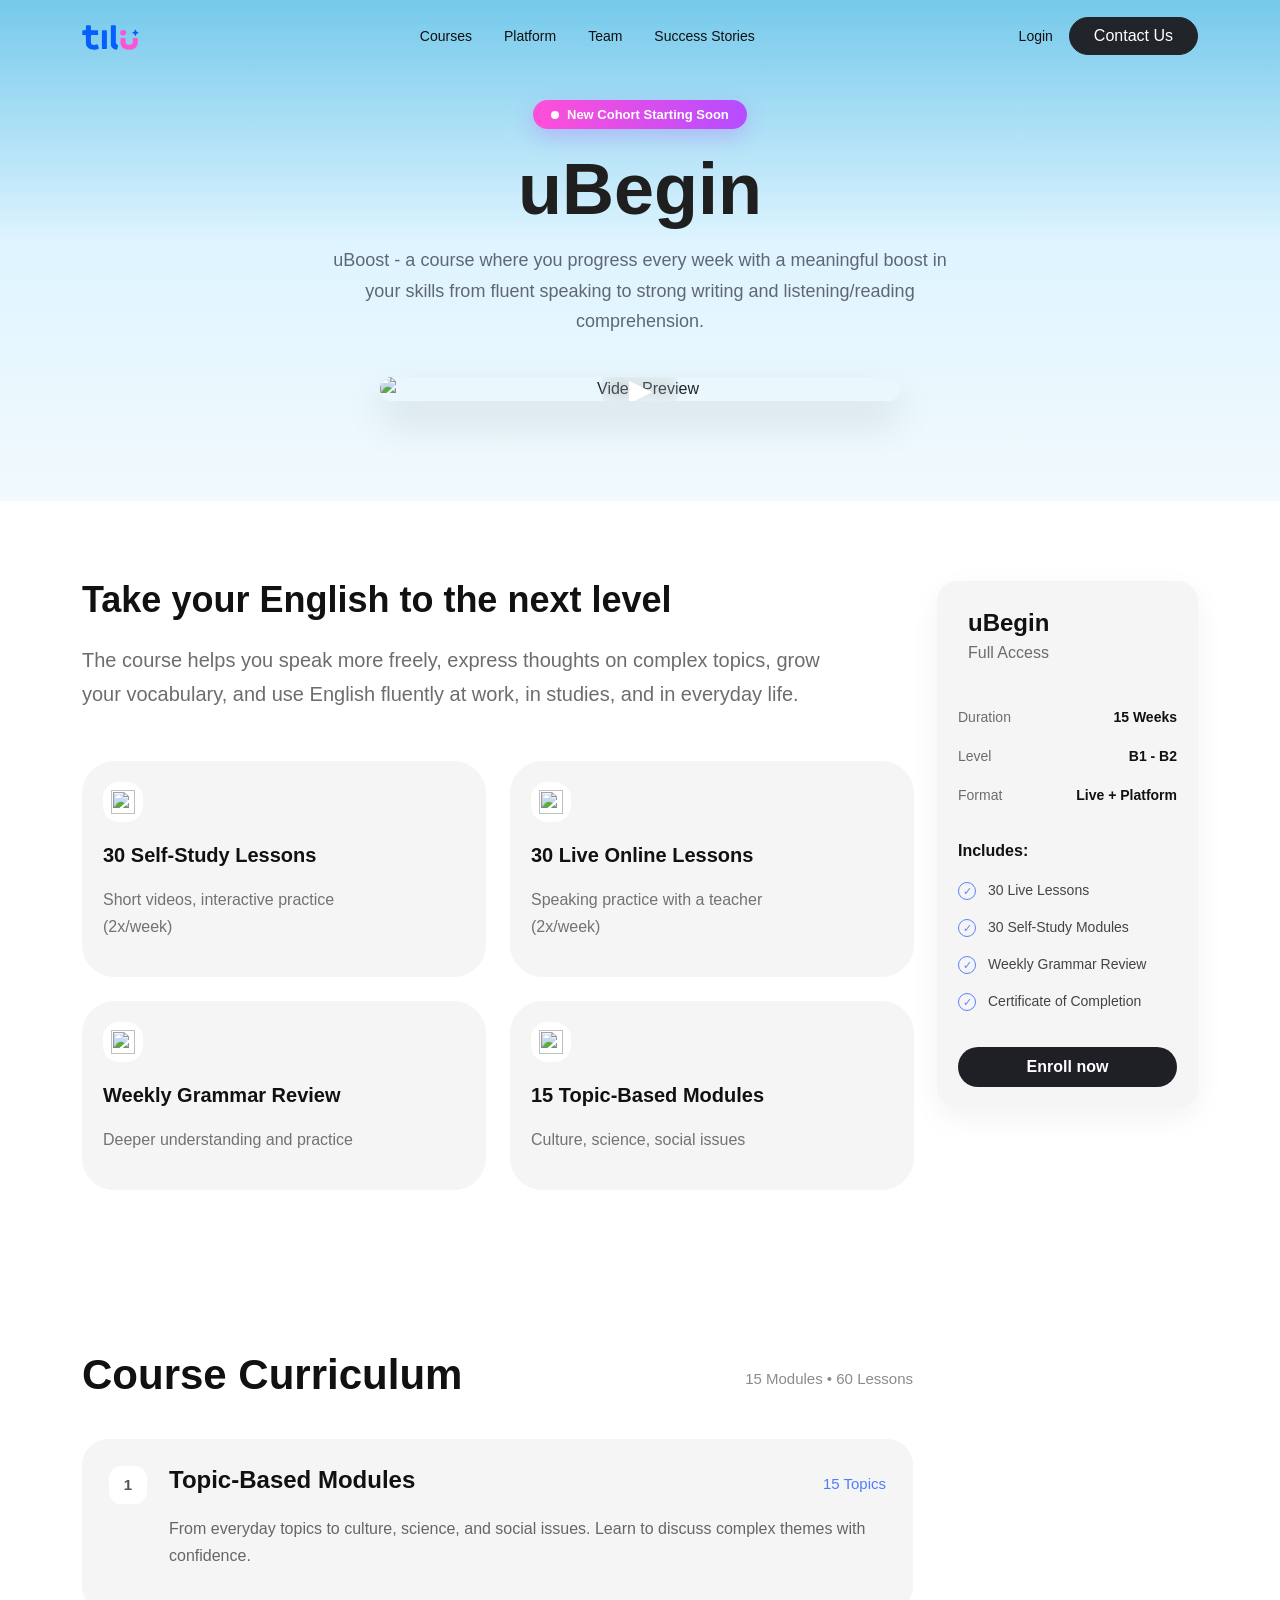
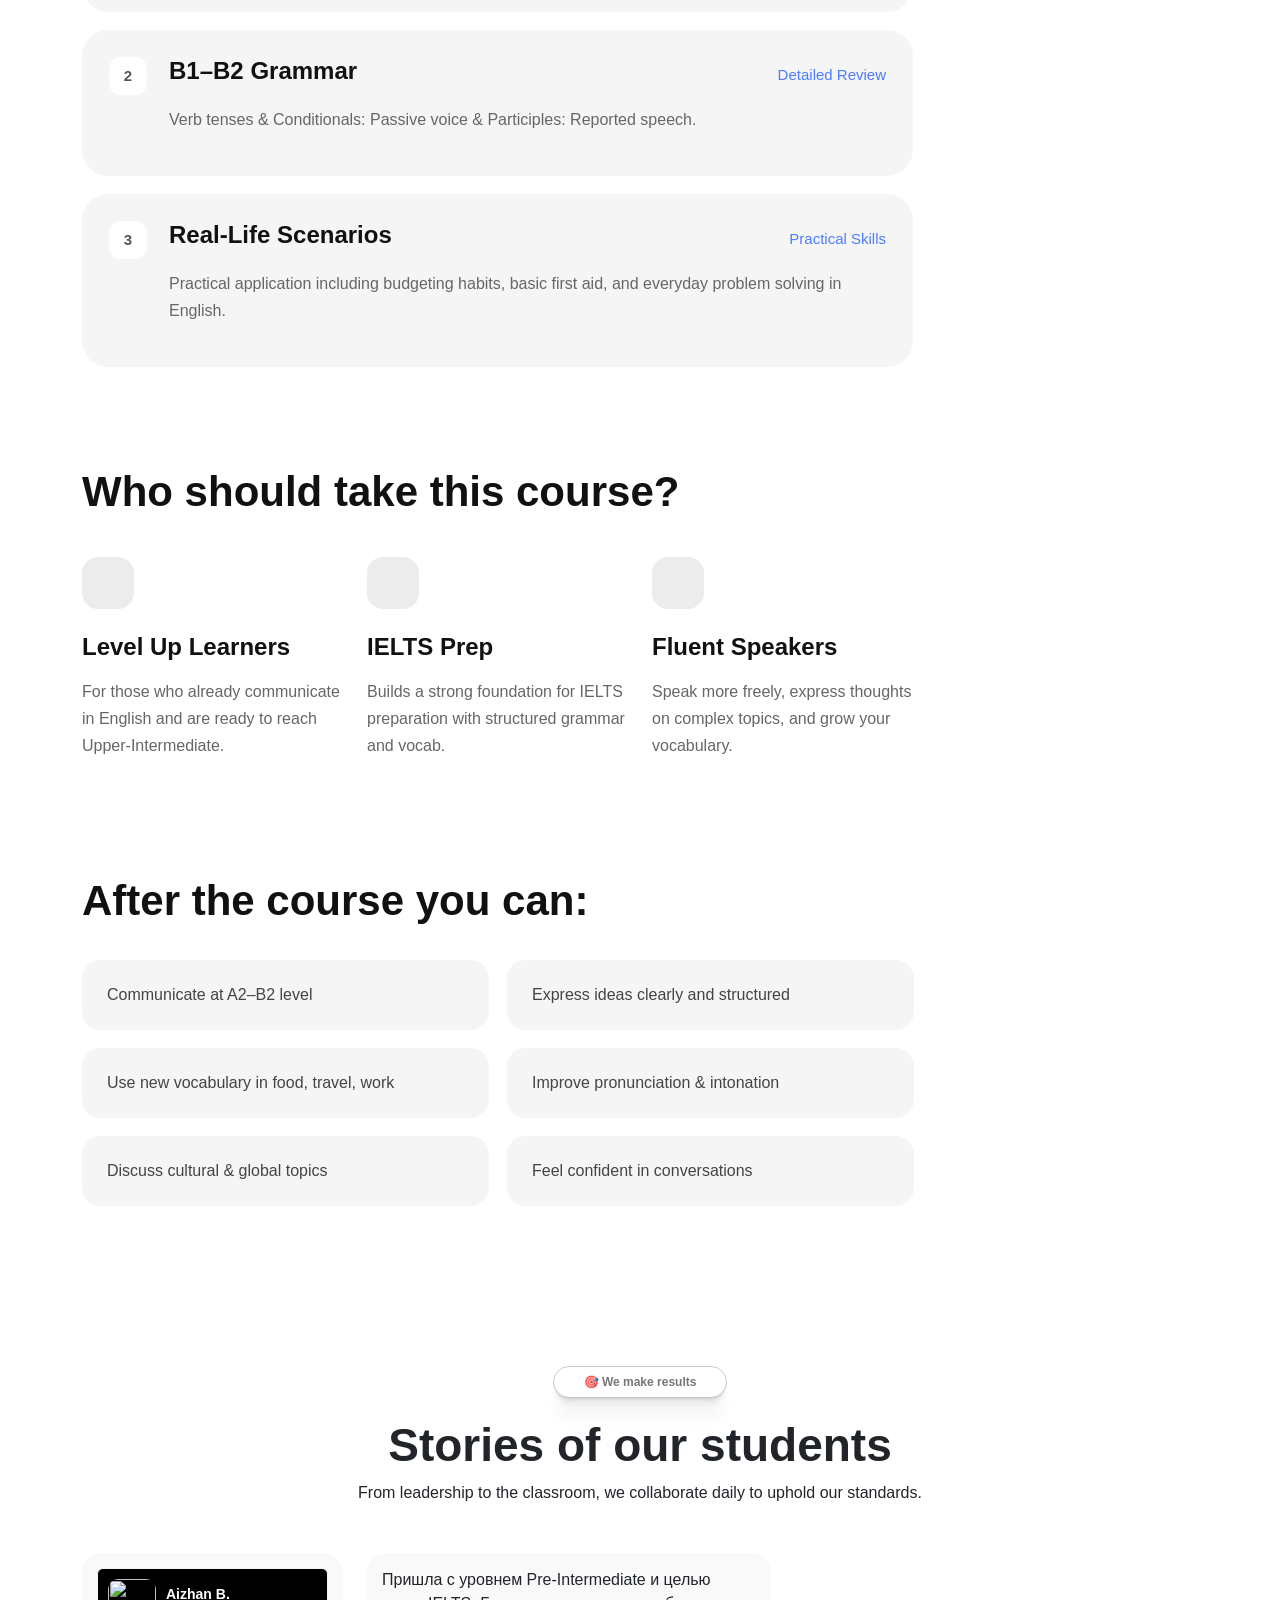
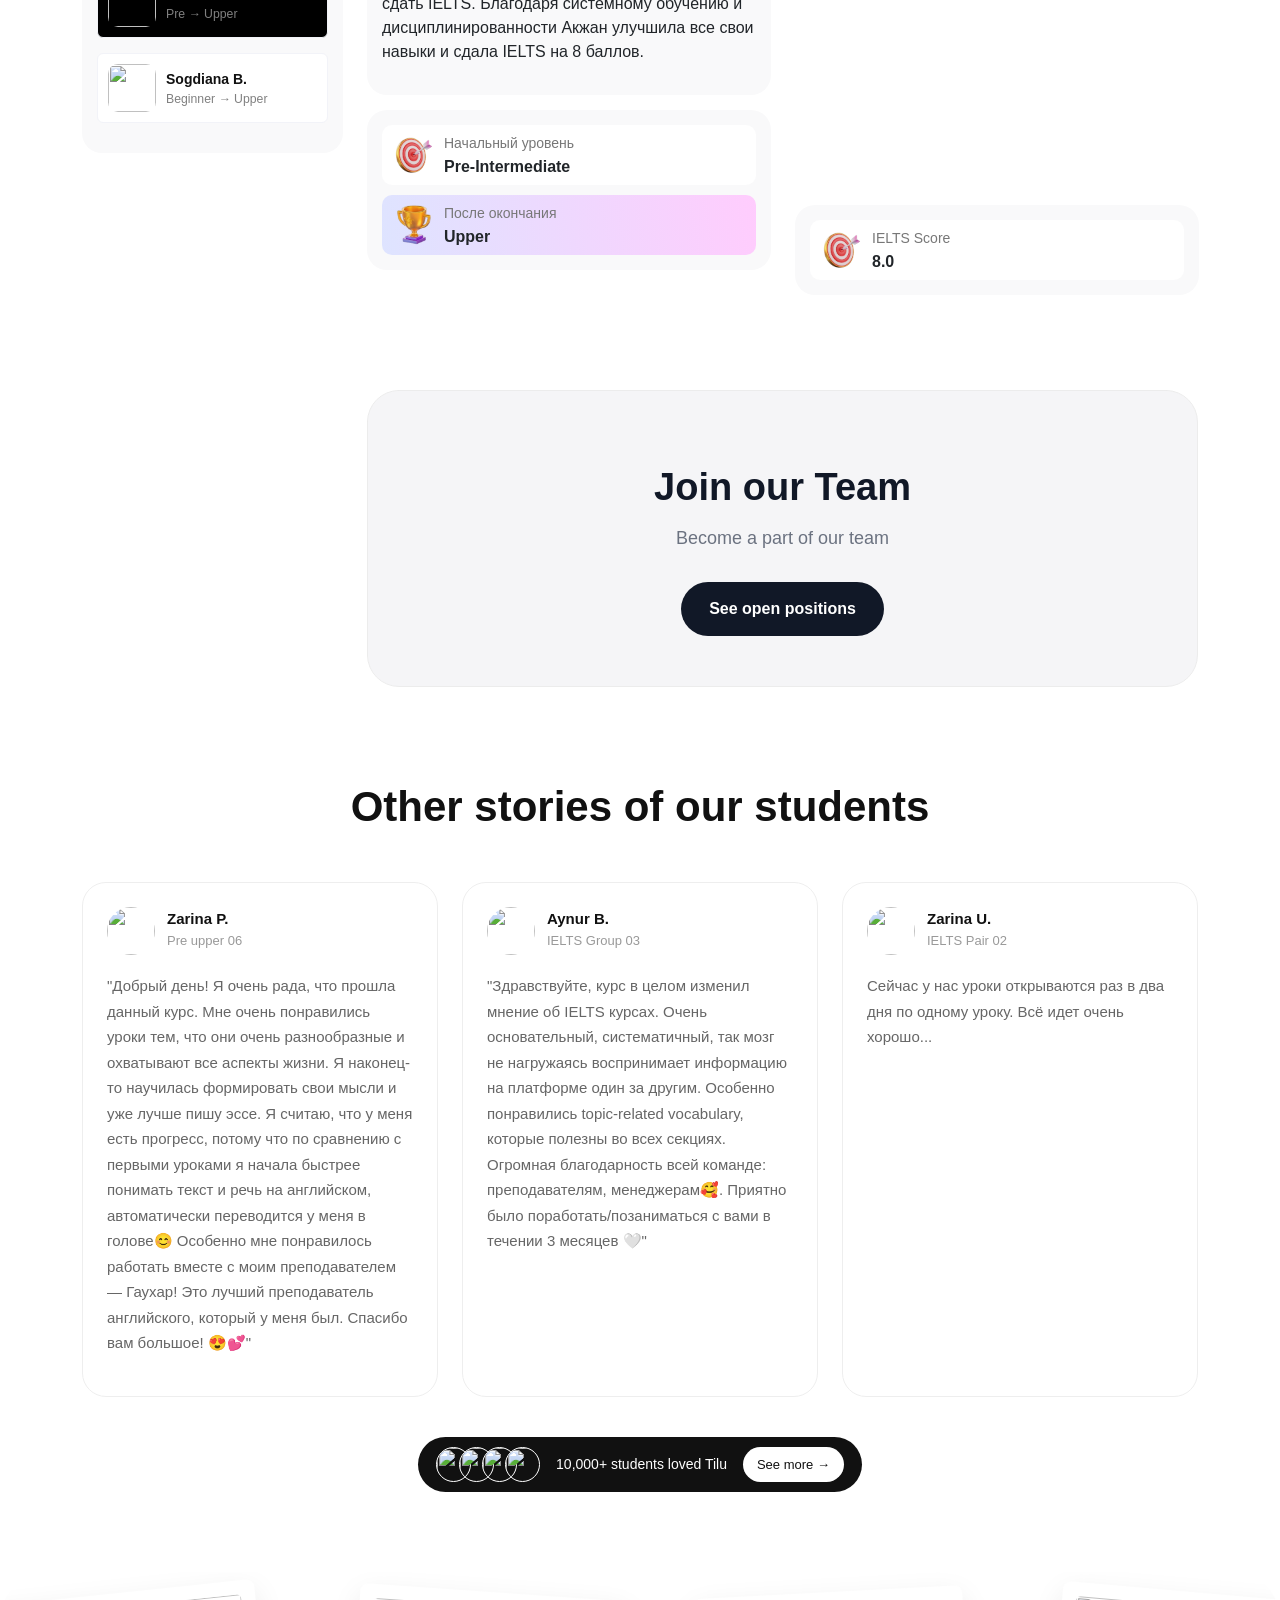
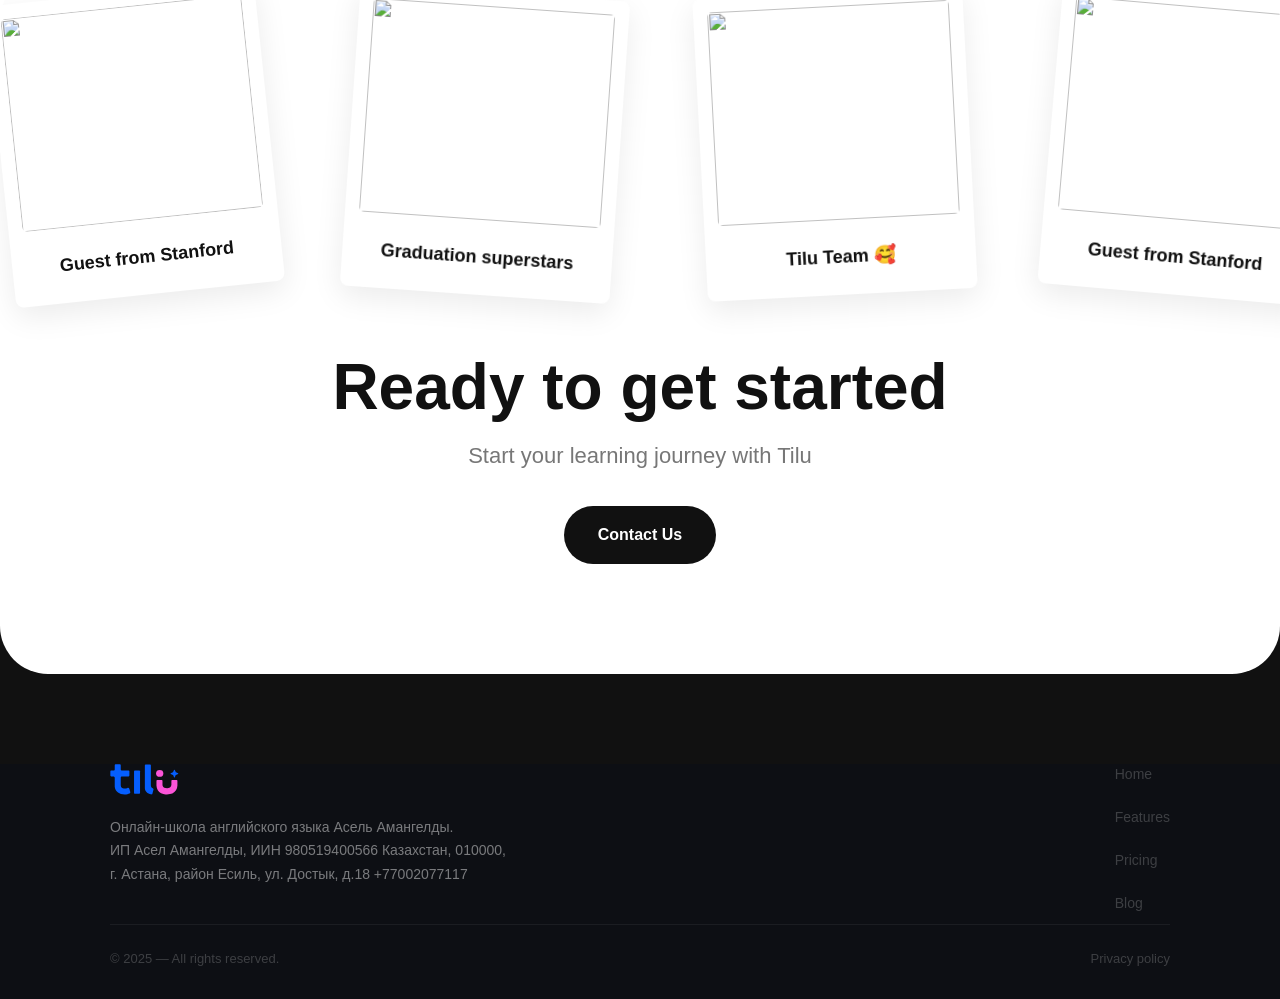
==== commit 63fdb37e: "new update" ====
--- a/in-page.html
+++ b/in-page.html
@@ -14,930 +14,920 @@
 <body>
 
     <nav class="navbar navbar-expand-lg py-3 fixed-top">
-        <div class="container">
-
-            <!-- LOGO -->
-            <a class="navbar-brand fw-bold" href="#">
-                <img src="assets/image/logo.svg" alt="logo">
+    <div class="container">
+
+        <!-- LOGO -->
+        <a class="navbar-brand fw-bold" href="#">
+            <img src="assets/image/logo.svg" alt="logo">
+        </a>
+
+        <!-- BURGER -->
+        <button class="navbar-toggler" type="button" data-bs-toggle="collapse" data-bs-target="#navbarNav">
+            <span class="navbar-toggler-icon"></span>
+        </button>
+
+        <!-- MENU -->
+        <div class="collapse navbar-collapse justify-content-center" id="navbarNav">
+
+            <ul class="navbar-nav gap-3">
+
+                <li class="nav-item">
+                    <a class="nav-link" href="#courses">Courses</a>
+                </li>
+
+                <li class="nav-item">
+                    <a class="nav-link" href="#platform">Platform</a>
+                </li>
+
+                <li class="nav-item">
+                    <a class="nav-link" href="#team">Team</a>
+                </li>
+
+                <li class="nav-item">
+                    <a class="nav-link" href="#stories">Success Stories</a>
+                </li>
+
+                <li class="nav-item d-lg-none mt-3">
+                    <a href="#" class="nav-link" data-bs-toggle="modal" data-bs-target="#loginModal">Login</a>
+                </li>
+
+                <li class="nav-item d-lg-none mt-2">
+                    <a href="#" class="btn btn-dark rounded-pill px-4 w-100">
+                        Contact Us
+                    </a>
+                </li>
+
+            </ul>
+
+        </div>
+
+        <div class="d-none d-lg-flex align-items-center gap-3">
+
+            <a href="#" class="nav-login" data-bs-toggle="modal" data-bs-target="#loginModal">
+                Login
             </a>
 
-            <!-- BURGER -->
-            <button class="navbar-toggler" type="button" data-bs-toggle="collapse" data-bs-target="#navbarNav">
-                <span class="navbar-toggler-icon"></span>
+            <a href="#" class="btn btn-dark rounded-pill px-4">
+                Contact Us
+            </a>
+
+        </div>
+
+    </div>
+</nav>
+
+
+<!-- MODAL -->
+<div class="modal fade" id="loginModal" tabindex="-1">
+
+    <div class="modal-dialog modal-dialog-centered modal-xl">
+
+        <div class="modal-content border-0 overflow-hidden rounded-5">
+
+            <div class="row g-0">
+
+                <!-- LEFT -->
+                <div class="col-lg-6 p-5 d-flex flex-column justify-content-center">
+
+                    <!-- LOGO -->
+                    <img src="assets/image/logo.svg" width="70" class="mb-5" alt="">
+
+                    <h2 class="fw-bold mb-5">
+                        Tilu-ге қош келдіңіз
+                    </h2>
+
+                    <!-- INPUT -->
+                    <div class="mb-4">
+
+                        <label class="form-label text-secondary">
+                            Телефон
+                        </label>
+
+                        <input type="text" class="form-control form-control-lg rounded-4" placeholder="+7 771 000 9998">
+
+                    </div>
+
+                    <!-- PASSWORD -->
+                    <div class="mb-4">
+
+                        <label class="form-label text-secondary">
+                            Құпиясөз
+                        </label>
+
+                        <input type="password" class="form-control form-control-lg rounded-4" placeholder="••••••••">
+
+                    </div>
+
+                    <!-- BUTTON -->
+                    <button class="btn btn-primary btn-lg rounded-4 py-3">
+                        Кіру
+                    </button>
+
+                </div>
+
+                <!-- RIGHT -->
+                <div class="col-lg-6 d-none d-lg-block">
+
+                    <div class="h-100 modal-right">
+
+                        <img src="assets/image/login.png" class="w-100 h-100 object-fit-cover" alt="">
+
+                    </div>
+
+                </div>
+
+            </div>
+
+        </div>
+
+    </div>
+
+</div>
+
+    <main>
+
+        <section class="ubegin">
+    <div class="container">
+
+        <div class="badge reveal">
+            <span class="dot"></span>
+            New Cohort Starting Soon
+        </div>
+
+        <h2>uBegin</h2>
+
+        <p>
+            uBoost - a course where you progress every week with a meaningful
+            boost in your skills from fluent speaking to strong writing and
+            listening/reading comprehension.
+        </p>
+
+        <div class="video-box reveal">
+            <img src="./images/video-preview.png" alt="Video Preview">
+
+            <button class="play-btn">
+                ▶
             </button>
-
-            <!-- MENU -->
-            <div class="collapse navbar-collapse justify-content-center" id="navbarNav">
-
-                <ul class="navbar-nav gap-3">
-
-                    <li class="nav-item">
-                        <a class="nav-link" href="#courses">Courses</a>
-                    </li>
-
-                    <li class="nav-item">
-                        <a class="nav-link" href="#platform">Platform</a>
-                    </li>
-
-                    <li class="nav-item">
-                        <a class="nav-link" href="#team">Team</a>
-                    </li>
-
-                    <li class="nav-item">
-                        <a class="nav-link" href="#stories">Success Stories</a>
-                    </li>
-
-                    <li class="nav-item d-lg-none mt-3">
-                        <a href="#" class="nav-link" data-bs-toggle="modal" data-bs-target="#loginModal">Login</a>
-                    </li>
-
-                    <li class="nav-item d-lg-none mt-2">
-                        <a href="#" class="btn btn-dark rounded-pill px-4 w-100">
-                            Contact Us
-                        </a>
-                    </li>
-
-                </ul>
-
-            </div>
-
-            <div class="d-none d-lg-flex align-items-center gap-3">
-
-                <a href="#" class="nav-login" data-bs-toggle="modal" data-bs-target="#loginModal">
-                    Login
-                </a>
-
-                <a href="#" class="btn btn-dark rounded-pill px-4">
-                    Contact Us
-                </a>
-
-            </div>
-
-        </div>
-    </nav>
-
-
-    <!-- MODAL -->
-    <div class="modal fade" id="loginModal" tabindex="-1">
-
-        <div class="modal-dialog modal-dialog-centered modal-xl">
-
-            <div class="modal-content border-0 overflow-hidden rounded-5">
-
-                <div class="row g-0">
-
-                    <!-- LEFT -->
-                    <div class="col-lg-6 p-5 d-flex flex-column justify-content-center">
-
-                        <!-- LOGO -->
-                        <img src="assets/image/logo.svg" width="70" class="mb-5" alt="">
-
-                        <h2 class="fw-bold mb-5">
-                            Tilu-ге қош келдіңіз
-                        </h2>
-
-                        <!-- INPUT -->
-                        <div class="mb-4">
-
-                            <label class="form-label text-secondary">
-                                Телефон
-                            </label>
-
-                            <input type="text" class="form-control form-control-lg rounded-4"
-                                placeholder="+7 771 000 9998">
-
-                        </div>
-
-                        <!-- PASSWORD -->
-                        <div class="mb-4">
-
-                            <label class="form-label text-secondary">
-                                Құпиясөз
-                            </label>
-
-                            <input type="password" class="form-control form-control-lg rounded-4"
-                                placeholder="••••••••">
-
-                        </div>
-
-                        <!-- BUTTON -->
-                        <button class="btn btn-primary btn-lg rounded-4 py-3">
-                            Кіру
-                        </button>
-
-                    </div>
-
-                    <!-- RIGHT -->
-                    <div class="col-lg-6 d-none d-lg-block">
-
-                        <div class="h-100 modal-right">
-
-                            <img src="assets/image/login.png" class="w-100 h-100 object-fit-cover" alt="">
-
-                        </div>
-
-                    </div>
-
-                </div>
-
-            </div>
-
         </div>
 
     </div>
-
-    <main>
-
-        <section class="ubegin">
-            <div class="container">
-
-                <div class="badge reveal">
-                    <span class="dot"></span>
-                    New Cohort Starting Soon
-                </div>
-
-                <h2>uBegin</h2>
-
-                <p>
-                    uBoost - a course where you progress every week with a meaningful
-                    boost in your skills from fluent speaking to strong writing and
-                    listening/reading comprehension.
-                </p>
-
-                <div class="video-box reveal">
-                    <iframe width="100%" height="100%"
-                        src="https://www.youtube.com/embed/IsLtPbXq4gc?list=RDIsLtPbXq4gc"
-                        title="Kalifarniya &amp; Kairat Nurtas - Ademi [Official Performance Video]" frameborder="0"
-                        allow="accelerometer; autoplay; clipboard-write; encrypted-media; gyroscope; picture-in-picture; web-share"
-                        referrerpolicy="strict-origin-when-cross-origin" allowfullscreen></iframe>
-                </div>
-
-            </div>
-        </section>
+</section>
 
         <section class="english-level">
-            <div class="container">
-
-                <!-- LEFT -->
-                <div class="row">
-                    <div class="col-md-9">
-                        <div class="left-content">
-
-                            <h2 class="reveal">
-                                Take your English to the next level
-                            </h2>
-
-                            <p class="description reveal">
-                                The course helps you speak more freely, express thoughts on complex topics,
-                                grow your vocabulary, and use English fluently at work, in studies,
-                                and in everyday life.
+    <div class="container">
+
+        <!-- LEFT -->
+        <div class="row">
+            <div class="col-md-9">
+                <div class="left-content">
+
+                    <h2 class="reveal">
+                        Take your English to the next level
+                    </h2>
+
+                    <p class="description reveal">
+                        The course helps you speak more freely, express thoughts on complex topics,
+                        grow your vocabulary, and use English fluently at work, in studies,
+                        and in everyday life.
+                    </p>
+
+                    <div class="cards">
+
+                        <div class="card reveal">
+                            <div class="icon">
+                                <img src="./images/icon-1.svg" alt="">
+                            </div>
+
+                            <h3>30 Self-Study Lessons</h3>
+
+                            <p>
+                                Short videos, interactive practice
+                                <br>
+                                (2x/week)
                             </p>
-
-                            <div class="cards">
-
-                                <div class="card reveal">
-                                    <div class="icon">
-                                        <img src="./images/icon-1.svg" alt="">
+                        </div>
+
+                        <div class="card reveal">
+                            <div class="icon">
+                                <img src="./images/icon-2.svg" alt="">
+                            </div>
+
+                            <h3>30 Live Online Lessons</h3>
+
+                            <p>
+                                Speaking practice with a teacher
+                                <br>
+                                (2x/week)
+                            </p>
+                        </div>
+
+                        <div class="card reveal">
+                            <div class="icon">
+                                <img src="./images/icon-3.svg" alt="">
+                            </div>
+
+                            <h3>Weekly Grammar Review</h3>
+
+                            <p>
+                                Deeper understanding and practice
+                            </p>
+                        </div>
+
+                        <div class="card reveal">
+                            <div class="icon">
+                                <img src="./images/icon-4.svg" alt="">
+                            </div>
+
+                            <h3>15 Topic-Based Modules</h3>
+
+                            <p>
+                                Culture, science, social issues
+                            </p>
+                        </div>
+
+                    </div>
+
+                </div>
+            </div>
+            <div class="col-md-3">
+                <!-- RIGHT -->
+                <div class="course-card reveal">
+
+                    <div class="course-top">
+
+                        <div class="logo-box">
+                            <img src="https://framerusercontent.com/images/7HL32ZWJHiRCpZ4GhKKc8Hr35s0.png?width=500&height=500"
+                                alt="">
+                        </div>
+
+                        <div class="course-top-text">
+                            <h3>uBegin</h3>
+                            <span>Full Access</span>
+                        </div>
+
+                    </div>
+
+                    <div class="course-info">
+
+                        <div class="info-row">
+                            <span>Duration</span>
+                            <strong>15 Weeks</strong>
+                        </div>
+
+                        <div class="info-row">
+                            <span>Level</span>
+                            <strong>B1 - B2</strong>
+                        </div>
+
+                        <div class="info-row">
+                            <span>Format</span>
+                            <strong>Live + Platform</strong>
+                        </div>
+
+                    </div>
+
+                    <div class="includes">
+
+                        <h4>Includes:</h4>
+
+                        <ul>
+                            <li>30 Live Lessons</li>
+                            <li>30 Self-Study Modules</li>
+                            <li>Weekly Grammar Review</li>
+                            <li>Certificate of Completion</li>
+                        </ul>
+
+                    </div>
+
+                    <button>Enroll now</button>
+
+                </div>
+            </div>
+        </div>
+
+    </div>
+</section>
+
+        <section class="course-details">
+    <div class="container">
+        <div class="row">
+            <div class="col-md-9">
+                <!-- CURRICULUM -->
+                <div class="curriculum">
+
+                    <div class="section-head reveal">
+                        <h2>Course Curriculum</h2>
+                        <span>15 Modules • 60 Lessons</span>
+                    </div>
+
+                    <div class="curriculum-list reveal">
+
+                        <div class="curriculum-item">
+
+                            <div class="number">1</div>
+
+                            <div class="content">
+                                <div class="top">
+                                    <h3>Topic-Based Modules</h3>
+                                    <a href="#">15 Topics</a>
+                                </div>
+
+                                <p>
+                                    From everyday topics to culture, science, and social issues.
+                                    Learn to discuss complex themes with confidence.
+                                </p>
+                            </div>
+
+                        </div>
+
+                        <div class="curriculum-item reveal">
+
+                            <div class="number">2</div>
+
+                            <div class="content">
+                                <div class="top">
+                                    <h3>B1–B2 Grammar</h3>
+                                    <a href="#">Detailed Review</a>
+                                </div>
+
+                                <p>
+                                    Verb tenses & Conditionals: Passive voice & Participles:
+                                    Reported speech.
+                                </p>
+                            </div>
+
+                        </div>
+
+                        <div class="curriculum-item reveal">
+
+                            <div class="number">3</div>
+
+                            <div class="content">
+                                <div class="top">
+                                    <h3>Real-Life Scenarios</h3>
+                                    <a href="#">Practical Skills</a>
+                                </div>
+
+                                <p>
+                                    Practical application including budgeting habits,
+                                    basic first aid, and everyday problem solving in English.
+                                </p>
+                            </div>
+
+                        </div>
+
+                    </div>
+
+                </div>
+
+                <!-- WHO -->
+                <div class="who-course">
+
+                    <h2>Who should take this course?</h2>
+
+                    <div class="row g-4">
+
+                        <div class="col-md-4 reveal">
+                            <div class="who-card">
+
+                                <div class="icon">
+                                    <img src="./images/icon-1.svg" alt="">
+                                </div>
+
+                                <h3>Level Up Learners</h3>
+
+                                <p>
+                                    For those who already communicate in English
+                                    and are ready to reach Upper-Intermediate.
+                                </p>
+
+                            </div>
+                        </div>
+
+                        <div class="col-md-4 reveal">
+                            <div class="who-card">
+
+                                <div class="icon">
+                                    <img src="./images/icon-2.svg" alt="">
+                                </div>
+
+                                <h3>IELTS Prep</h3>
+
+                                <p>
+                                    Builds a strong foundation for IELTS preparation
+                                    with structured grammar and vocab.
+                                </p>
+
+                            </div>
+                        </div>
+
+                        <div class="col-md-4 reveal">
+                            <div class="who-card">
+
+                                <div class="icon">
+                                    <img src="./images/icon-3.svg" alt="">
+                                </div>
+
+                                <h3>Fluent Speakers</h3>
+
+                                <p>
+                                    Speak more freely, express thoughts on complex topics,
+                                    and grow your vocabulary.
+                                </p>
+
+                            </div>
+                        </div>
+
+                    </div>
+
+                </div>
+
+                <!-- AFTER -->
+                <div class="after-course">
+
+                    <h2 class="reveal">After the course you can:</h2>
+
+                    <div class="skills">
+
+                        <div class="skill-item reveal">
+                            Communicate at A2–B2 level
+                        </div>
+
+                        <div class="skill-item reveal">
+                            Express ideas clearly and structured
+                        </div>
+
+                        <div class="skill-item reveal">
+                            Use new vocabulary in food, travel, work
+                        </div>
+
+                        <div class="skill-item reveal">
+                            Improve pronunciation & intonation
+                        </div>
+
+                        <div class="skill-item reveal">
+                            Discuss cultural & global topics
+                        </div>
+
+                        <div class="skill-item reveal">
+                            Feel confident in conversations
+                        </div>
+
+                    </div>
+
+                </div>
+            </div>
+        </div>
+    </div>
+</section>
+
+        <section class="stories" id="stories">
+    <div class="container">
+        <div class="text-center mb-5">
+            <span class="team_badge">🎯 We make results</span>
+            <h2> Stories of our students</h2>
+            <p>From leadership to the classroom, we collaborate daily to uphold our standards.</p>
+        </div>
+        <div class="row">
+
+            <!-- LEFT -->
+            <div class="col-md-3">
+                <div class="nav flex-column nav-pills grey-box">
+
+                    <button class="nav-link active student-tab" data-bs-toggle="pill" data-bs-target="#s1">
+                        <img
+                            src="https://framerusercontent.com/images/QFmcsM94IubGt3np1oQ2AMvJyg.png?scale-down-to=512&width=1592&height=1576">
+                        <div>
+                            <strong>Aizhan B.</strong>
+                            <small>Pre → Upper</small>
+                        </div>
+                    </button>
+
+                    <button class="nav-link student-tab" data-bs-toggle="pill" data-bs-target="#s2">
+                        <img
+                            src="https://framerusercontent.com/images/QFmcsM94IubGt3np1oQ2AMvJyg.png?scale-down-to=512&width=1592&height=1576">
+                        <div>
+                            <strong>Sogdiana B.</strong>
+                            <small>Beginner → Upper</small>
+                        </div>
+                    </button>
+
+                </div>
+            </div>
+
+            <!-- RIGHT -->
+            <div class="col-md-9">
+                <div class="tab-content">
+
+                    <div class="tab-pane fade show active" id="s1">
+                        <div class="row ">
+
+                            <div class="col-md-6 reveal">
+                                <div class="grey-box ">
+                                    <p>Пришла с уровнем Pre-Intermediate и целью сдать IELTS. Благодаря системному
+                                        обучению
+                                        и
+                                        дисциплинированности Акжан
+                                        улучшила все свои навыки и сдала IELTS на 8 баллов.</p>
+                                </div>
+                                <div class="levels">
+                                    <div class="level">
+                                        <i class="icons ic-1"></i>
+                                        <div class="i-text">
+                                            <span>Начальный уровень</span>
+                                            <p>Pre-Intermediate</p>
+                                        </div>
                                     </div>
-
-                                    <h3>30 Self-Study Lessons</h3>
-
-                                    <p>
-                                        Short videos, interactive practice
-                                        <br>
-                                        (2x/week)
-                                    </p>
-                                </div>
-
-                                <div class="card reveal">
-                                    <div class="icon">
-                                        <img src="./images/icon-2.svg" alt="">
-                                    </div>
-
-                                    <h3>30 Live Online Lessons</h3>
-
-                                    <p>
-                                        Speaking practice with a teacher
-                                        <br>
-                                        (2x/week)
-                                    </p>
-                                </div>
-
-                                <div class="card reveal">
-                                    <div class="icon">
-                                        <img src="./images/icon-3.svg" alt="">
-                                    </div>
-
-                                    <h3>Weekly Grammar Review</h3>
-
-                                    <p>
-                                        Deeper understanding and practice
-                                    </p>
-                                </div>
-
-                                <div class="card reveal">
-                                    <div class="icon">
-                                        <img src="./images/icon-4.svg" alt="">
-                                    </div>
-
-                                    <h3>15 Topic-Based Modules</h3>
-
-                                    <p>
-                                        Culture, science, social issues
-                                    </p>
-                                </div>
-
-                            </div>
-
-                        </div>
-                    </div>
-                    <div class="col-md-3">
-                        <!-- RIGHT -->
-                        <div class="course-card reveal">
-
-                            <div class="course-top">
-
-                                <div class="logo-box">
-                                    <img src="https://framerusercontent.com/images/7HL32ZWJHiRCpZ4GhKKc8Hr35s0.png?width=500&height=500"
-                                        alt="">
-                                </div>
-
-                                <div class="course-top-text">
-                                    <h3>uBegin</h3>
-                                    <span>Full Access</span>
-                                </div>
-
-                            </div>
-
-                            <div class="course-info">
-
-                                <div class="info-row">
-                                    <span>Duration</span>
-                                    <strong>15 Weeks</strong>
-                                </div>
-
-                                <div class="info-row">
-                                    <span>Level</span>
-                                    <strong>B1 - B2</strong>
-                                </div>
-
-                                <div class="info-row">
-                                    <span>Format</span>
-                                    <strong>Live + Platform</strong>
-                                </div>
-
-                            </div>
-
-                            <div class="includes">
-
-                                <h4>Includes:</h4>
-
-                                <ul>
-                                    <li>30 Live Lessons</li>
-                                    <li>30 Self-Study Modules</li>
-                                    <li>Weekly Grammar Review</li>
-                                    <li>Certificate of Completion</li>
-                                </ul>
-
-                            </div>
-
-                            <button>Enroll now</button>
-
-                        </div>
-                    </div>
-                </div>
-
-            </div>
-        </section>
-
-        <section class="course-details">
-            <div class="container">
-                <div class="row">
-                    <div class="col-md-9">
-                        <!-- CURRICULUM -->
-                        <div class="curriculum">
-
-                            <div class="section-head reveal">
-                                <h2>Course Curriculum</h2>
-                                <span>15 Modules • 60 Lessons</span>
-                            </div>
-
-                            <div class="curriculum-list reveal">
-
-                                <div class="curriculum-item">
-
-                                    <div class="number">1</div>
-
-                                    <div class="content">
-                                        <div class="top">
-                                            <h3>Topic-Based Modules</h3>
-                                            <a href="#">15 Topics</a>
+                                    <div class="level active">
+                                        <i class="icons ic-2"></i>
+                                        <div class="i-text">
+                                            <span>После окончания</span>
+                                            <p>Upper</p>
                                         </div>
-
-                                        <p>
-                                            From everyday topics to culture, science, and social issues.
-                                            Learn to discuss complex themes with confidence.
-                                        </p>
-                                    </div>
-
-                                </div>
-
-                                <div class="curriculum-item reveal">
-
-                                    <div class="number">2</div>
-
-                                    <div class="content">
-                                        <div class="top">
-                                            <h3>B1–B2 Grammar</h3>
-                                            <a href="#">Detailed Review</a>
-                                        </div>
-
-                                        <p>
-                                            Verb tenses & Conditionals: Passive voice & Participles:
-                                            Reported speech.
-                                        </p>
-                                    </div>
-
-                                </div>
-
-                                <div class="curriculum-item reveal">
-
-                                    <div class="number">3</div>
-
-                                    <div class="content">
-                                        <div class="top">
-                                            <h3>Real-Life Scenarios</h3>
-                                            <a href="#">Practical Skills</a>
-                                        </div>
-
-                                        <p>
-                                            Practical application including budgeting habits,
-                                            basic first aid, and everyday problem solving in English.
-                                        </p>
-                                    </div>
-
-                                </div>
-
-                            </div>
-
-                        </div>
-
-                        <!-- WHO -->
-                        <div class="who-course">
-
-                            <h2>Who should take this course?</h2>
-
-                            <div class="row g-4">
-
-                                <div class="col-md-4 reveal">
-                                    <div class="who-card">
-
-                                        <div class="icon">
-                                            <img src="./images/icon-1.svg" alt="">
-                                        </div>
-
-                                        <h3>Level Up Learners</h3>
-
-                                        <p>
-                                            For those who already communicate in English
-                                            and are ready to reach Upper-Intermediate.
-                                        </p>
-
                                     </div>
                                 </div>
 
-                                <div class="col-md-4 reveal">
-                                    <div class="who-card">
-
-                                        <div class="icon">
-                                            <img src="./images/icon-2.svg" alt="">
+                            </div>
+
+                            <div class="col-md-6 reveal">
+                                <div class="video-box">
+                                    <iframe width="100%" height="100%"
+                                        src="https://www.youtube.com/embed/IsLtPbXq4gc?list=RDIsLtPbXq4gc"
+                                        title="Kalifarniya &amp; Kairat Nurtas - Ademi [Official Performance Video]"
+                                        frameborder="0"
+                                        allow="accelerometer; autoplay; clipboard-write; encrypted-media; gyroscope; picture-in-picture; web-share"
+                                        referrerpolicy="strict-origin-when-cross-origin" allowfullscreen></iframe>
+                                </div>
+                                <div class="levels">
+                                    <div class="level">
+                                        <i class="icons ic-1"></i>
+                                        <div class="i-text">
+                                            <span>IELTS Score</span>
+                                            <p>8.0</p>
                                         </div>
-
-                                        <h3>IELTS Prep</h3>
-
-                                        <p>
-                                            Builds a strong foundation for IELTS preparation
-                                            with structured grammar and vocab.
-                                        </p>
-
                                     </div>
                                 </div>
 
-                                <div class="col-md-4 reveal">
-                                    <div class="who-card">
-
-                                        <div class="icon">
-                                            <img src="./images/icon-3.svg" alt="">
-                                        </div>
-
-                                        <h3>Fluent Speakers</h3>
-
-                                        <p>
-                                            Speak more freely, express thoughts on complex topics,
-                                            and grow your vocabulary.
-                                        </p>
-
-                                    </div>
-                                </div>
-
-                            </div>
-
-                        </div>
-
-                        <!-- AFTER -->
-                        <div class="after-course">
-
-                            <h2 class="reveal">After the course you can:</h2>
-
-                            <div class="skills">
-
-                                <div class="skill-item reveal">
-                                    Communicate at A2–B2 level
-                                </div>
-
-                                <div class="skill-item reveal">
-                                    Express ideas clearly and structured
-                                </div>
-
-                                <div class="skill-item reveal">
-                                    Use new vocabulary in food, travel, work
-                                </div>
-
-                                <div class="skill-item reveal">
-                                    Improve pronunciation & intonation
-                                </div>
-
-                                <div class="skill-item reveal">
-                                    Discuss cultural & global topics
-                                </div>
-
-                                <div class="skill-item reveal">
-                                    Feel confident in conversations
-                                </div>
-
-                            </div>
-
-                        </div>
-                    </div>
-                </div>
-            </div>
-        </section>
-
-        <section class="stories" id="stories">
-            <div class="container">
-                <div class="text-center mb-5">
-                    <span class="team_badge">🎯 We make results</span>
-                    <h2> Stories of our students</h2>
-                    <p>From leadership to the classroom, we collaborate daily to uphold our standards.</p>
-                </div>
-                <div class="row">
-
-                    <!-- LEFT -->
-                    <div class="col-md-3">
-                        <div class="nav flex-column nav-pills grey-box">
-
-                            <button class="nav-link active student-tab" data-bs-toggle="pill" data-bs-target="#s1">
-                                <img
-                                    src="https://framerusercontent.com/images/QFmcsM94IubGt3np1oQ2AMvJyg.png?scale-down-to=512&width=1592&height=1576">
-                                <div>
-                                    <strong>Aizhan B.</strong>
-                                    <small>Pre → Upper</small>
-                                </div>
-                            </button>
-
-                            <button class="nav-link student-tab" data-bs-toggle="pill" data-bs-target="#s2">
-                                <img
-                                    src="https://framerusercontent.com/images/QFmcsM94IubGt3np1oQ2AMvJyg.png?scale-down-to=512&width=1592&height=1576">
-                                <div>
-                                    <strong>Sogdiana B.</strong>
-                                    <small>Beginner → Upper</small>
-                                </div>
-                            </button>
-
-                        </div>
-                    </div>
-
-                    <!-- RIGHT -->
-                    <div class="col-md-9">
-                        <div class="tab-content">
-
-                            <div class="tab-pane fade show active" id="s1">
-                                <div class="row ">
-
-                                    <div class="col-md-6 reveal">
-                                        <div class="grey-box ">
-                                            <p>Пришла с уровнем Pre-Intermediate и целью сдать IELTS. Благодаря
-                                                системному
-                                                обучению
-                                                и
-                                                дисциплинированности Акжан
-                                                улучшила все свои навыки и сдала IELTS на 8 баллов.</p>
-                                        </div>
-                                        <div class="levels">
-                                            <div class="level">
-                                                <i class="icons ic-1"></i>
-                                                <div class="i-text">
-                                                    <span>Начальный уровень</span>
-                                                    <p>Pre-Intermediate</p>
-                                                </div>
-                                            </div>
-                                            <div class="level active">
-                                                <i class="icons ic-2"></i>
-                                                <div class="i-text">
-                                                    <span>После окончания</span>
-                                                    <p>Upper</p>
-                                                </div>
-                                            </div>
-                                        </div>
-
-                                    </div>
-
-                                    <div class="col-md-6 reveal">
-                                        <div class="video-box">
-                                            <iframe width="100%" height="100%"
-                                                src="https://www.youtube.com/embed/IsLtPbXq4gc?list=RDIsLtPbXq4gc"
-                                                title="Kalifarniya &amp; Kairat Nurtas - Ademi [Official Performance Video]"
-                                                frameborder="0"
-                                                allow="accelerometer; autoplay; clipboard-write; encrypted-media; gyroscope; picture-in-picture; web-share"
-                                                referrerpolicy="strict-origin-when-cross-origin"
-                                                allowfullscreen></iframe>
-                                        </div>
-                                        <div class="levels">
-                                            <div class="level">
-                                                <i class="icons ic-1"></i>
-                                                <div class="i-text">
-                                                    <span>IELTS Score</span>
-                                                    <p>8.0</p>
-                                                </div>
-                                            </div>
-                                        </div>
-
-                                    </div>
-
-                                </div>
-                            </div>
-
-                            <div class="tab-pane fade" id="s2">
-                                <p>7.5 нәтижеге жетті.</p>
-                            </div>
-
-                        </div>
-                        <div class="join-team reveal">
-
-                            <img src="https://framerusercontent.com/images/XhJnoCNv4yxK2IGFXV4Tjh32hw.png?scale-down-to=512&width=560&height=536"
-                                alt="">
-
-                            <h2>Join our Team</h2>
-
-                            <p>Become a part of our team</p>
-
-                            <a href="#">See open positions</a>
-
-                        </div>
-                    </div>
-
-                </div>
-            </div>
-        </section>
-
-        <!-- MODAL -->
-        <div id="videoModal" class="modal fade">
-            <div class="modal-dialog modal-lg modal-dialog-centered">
-                <div class="modal-content">
-                    <div class="modal-body p-0">
-                        <iframe id="videoFrame" width="100%" height="400"></iframe>
-                    </div>
-                </div>
-            </div>
-        </div>
+                            </div>
+
+                        </div>
+                    </div>
+
+                    <div class="tab-pane fade" id="s2">
+                        <p>7.5 нәтижеге жетті.</p>
+                    </div>
+
+                </div>
+                <div class="join-team reveal">
+
+                    <img src="https://framerusercontent.com/images/XhJnoCNv4yxK2IGFXV4Tjh32hw.png?scale-down-to=512&width=560&height=536"
+                        alt="">
+
+                    <h2>Join our Team</h2>
+
+                    <p>Become a part of our team</p>
+
+                    <a href="#">See open positions</a>
+
+                </div>
+            </div>
+
+        </div>
+    </div>
+</section>
+
+<!-- MODAL -->
+<div id="videoModal" class="modal fade">
+    <div class="modal-dialog modal-lg modal-dialog-centered">
+        <div class="modal-content">
+            <div class="modal-body p-0">
+                <iframe id="videoFrame" width="100%" height="400"></iframe>
+            </div>
+        </div>
+    </div>
+</div>
 
         <section class="reviews reveal">
-            <div class="container">
-
-                <div class="students-reviews__top">
-                    <h2>Other stories of our students</h2>
-                </div>
-
-                <div class="students-reviews__grid" id="reviewsGrid">
-
-                    <!-- CARD -->
-                    <div class="students-review-card reveal">
-                        <div class="students-review-user">
-                            <img src="https://framerusercontent.com/images/CMpFczYdYgWNm99vIjpkZF9933U.jpg?scale-down-to=1024&width=967&height=1280"
-                                alt="">
-                            <div>
-                                <h4>Zarina P.</h4>
-                                <span>Pre upper 06</span>
-                            </div>
-                        </div>
-
-                        <p>"Добрый день! Я очень рада, что прошла данный курс. Мне очень понравились уроки тем, что они
-                            очень
-                            разнообразные и
-                            охватывают все аспекты жизни. Я наконец-то научилась формировать свои мысли и уже лучше пишу
-                            эссе. Я
-                            считаю, что у меня
-                            есть прогресс, потому что по сравнению с первыми уроками я начала быстрее понимать текст и
-                            речь на
-                            английском,
-                            автоматически переводится у меня в голове😊 Особенно мне понравилось работать вместе с моим
-                            преподавателем — Гаухар! Это
-                            лучший преподаватель английского, который у меня был. Спасибо вам большое! 😍💕"
-                        </p>
-                    </div>
-
-                    <!-- CARD -->
-                    <div class="students-review-card reveal">
-                        <div class="students-review-user">
-                            <img src="https://framerusercontent.com/images/CMpFczYdYgWNm99vIjpkZF9933U.jpg?scale-down-to=1024&width=967&height=1280"
-                                alt="">
-                            <div>
-                                <h4>Aynur B.</h4>
-                                <span>IELTS Group 03</span>
-                            </div>
-                        </div>
-
-                        <p>"Здравствуйте, курс в целом изменил мнение об IELTS курсах. Очень основательный,
-                            систематичный, так
-                            мозг не нагружаясь
-                            воспринимает информацию на платформе один за другим. Особенно понравились topic-related
-                            vocabulary,
-                            которые полезны во
-                            всех секциях. Огромная благодарность всей команде: преподавателям, менеджерам🥰. Приятно
-                            было
-                            поработать/позаниматься с
-                            вами в течении 3 месяцев 🤍"
-                        </p>
-                    </div>
-
-                    <!-- CARD -->
-                    <div class="students-review-card reveal">
-                        <div class="students-review-user">
-                            <img src="https://framerusercontent.com/images/CMpFczYdYgWNm99vIjpkZF9933U.jpg?scale-down-to=1024&width=967&height=1280"
-                                alt="">
-                            <div>
-                                <h4>Zarina U.</h4>
-                                <span>IELTS Pair 02</span>
-                            </div>
-                        </div>
-
-                        <p>
-                            Сейчас у нас уроки открываются раз в два дня по одному уроку.
-                            Всё идет очень хорошо...
-                        </p>
-                    </div>
-
-
-                    <!-- HIDDEN CARDS -->
-                    <div class="students-review-card hidden-review">
-                        <div class="students-review-user">
-                            <img src="https://framerusercontent.com/images/CMpFczYdYgWNm99vIjpkZF9933U.jpg?scale-down-to=1024&width=967&height=1280"
-                                alt="">
-                            <div>
-                                <h4>Ardak H.</h4>
-                                <span>Pre Upper 02</span>
-                            </div>
-                        </div>
-
-                        <p>
-                            Курс өте ұнады. Мұғалімдер әрқашан көмектесіп отырды.
-                        </p>
-                    </div>
-
-                    <div class="students-review-card hidden-review">
-                        <div class="students-review-user">
-                            <img src="https://framerusercontent.com/images/CMpFczYdYgWNm99vIjpkZF9933U.jpg?scale-down-to=1024&width=967&height=1280"
-                                alt="">
-                            <div>
-                                <h4>Ardak H.</h4>
-                                <span>Pre Upper 02</span>
-                            </div>
-                        </div>
-
-                        <p>
-                            Курс өте ұнады. Мұғалімдер әрқашан көмектесіп отырды.
-                        </p>
-                    </div>
-
-                    <div class="students-review-card hidden-review">
-                        <div class="students-review-user">
-                            <img src="https://framerusercontent.com/images/CMpFczYdYgWNm99vIjpkZF9933U.jpg?scale-down-to=1024&width=967&height=1280"
-                                alt="">
-                            <div>
-                                <h4>Ardak H.</h4>
-                                <span>Pre Upper 02</span>
-                            </div>
-                        </div>
-
-                        <p>
-                            Курс өте ұнады. Мұғалімдер әрқашан көмектесіп отырды.
-                        </p>
-                    </div>
-
-                    <div class="students-review-card hidden-review">
-                        <div class="students-review-user">
-                            <img src="https://framerusercontent.com/images/CMpFczYdYgWNm99vIjpkZF9933U.jpg?scale-down-to=1024&width=967&height=1280"
-                                alt="">
-                            <div>
-                                <h4>Ardak H.</h4>
-                                <span>Pre Upper 02</span>
-                            </div>
-                        </div>
-
-                        <p>
-                            Курс өте ұнады. Мұғалімдер әрқашан көмектесіп отырды.
-                        </p>
-                    </div>
-
-                    <div class="students-review-card hidden-review">
-                        <div class="students-review-user">
-                            <img src="https://framerusercontent.com/images/CMpFczYdYgWNm99vIjpkZF9933U.jpg?scale-down-to=1024&width=967&height=1280"
-                                alt="">
-                            <div>
-                                <h4>Ayna K.</h4>
-                                <span>Pre Intermediate</span>
-                            </div>
-                        </div>
-
-                        <p>
-                            IELTS дайындық өте күшті өтті. Нәтижем айтарлықтай өсті.
-                        </p>
-                    </div>
-
-                </div>
-
-                <!-- BOTTOM BADGE -->
-                <div class="students-reviews__bottom">
-                    <div class="students">
-                        <img src="https://framerusercontent.com/images/CMpFczYdYgWNm99vIjpkZF9933U.jpg?scale-down-to=1024&width=967&height=1280"
-                            alt="">
-                        <img src="https://framerusercontent.com/images/QFmcsM94IubGt3np1oQ2AMvJyg.png?scale-down-to=512&width=1592&height=1576"
-                            alt="">
-                        <img src="https://framerusercontent.com/images/CMpFczYdYgWNm99vIjpkZF9933U.jpg?scale-down-to=1024&width=967&height=1280"
-                            alt="">
-                        <img src="https://framerusercontent.com/images/CMpFczYdYgWNm99vIjpkZF9933U.jpg?scale-down-to=1024&width=967&height=1280"
-                            alt="">
-                    </div>
-
-                    <p>10,000+ students loved Tilu</p>
-
-                    <button id="showMoreBtn">See more →</button>
-
-                    <script>
-                        const showMoreBtn = document.getElementById("showMoreBtn");
-                        const hiddenReviews = document.querySelectorAll(".hidden-review");
-                        const reviewsGrid = document.getElementById("reviewsGrid");
-
-                        let expanded = false;
-
-                        showMoreBtn.addEventListener("click", () => {
-
-                            expanded = !expanded;
-
-                            reviewsGrid.classList.toggle("expanded");
-
-                            hiddenReviews.forEach((card, index) => {
-
-                                setTimeout(() => {
-
-                                    if (expanded) {
-                                        card.classList.add("show-review");
-                                    } else {
-                                        card.classList.remove("show-review");
-                                    }
-
-                                }, index * 120);
-
-                            });
-
-                            showMoreBtn.innerText = expanded
-                                ? "Hide reviews"
-                                : "See more →";
-
-                        });
-                    </script>
-                </div>
-
-            </div>
-        </section>
+    <div class="container">
+
+        <div class="students-reviews__top">
+            <h2>Other stories of our students</h2>
+        </div>
+
+        <div class="students-reviews__grid" id="reviewsGrid">
+
+            <!-- CARD -->
+            <div class="students-review-card reveal">
+                <div class="students-review-user">
+                    <img src="https://framerusercontent.com/images/CMpFczYdYgWNm99vIjpkZF9933U.jpg?scale-down-to=1024&width=967&height=1280"
+                        alt="">
+                    <div>
+                        <h4>Zarina P.</h4>
+                        <span>Pre upper 06</span>
+                    </div>
+                </div>
+
+                <p>"Добрый день! Я очень рада, что прошла данный курс. Мне очень понравились уроки тем, что они очень
+                    разнообразные и
+                    охватывают все аспекты жизни. Я наконец-то научилась формировать свои мысли и уже лучше пишу эссе. Я
+                    считаю, что у меня
+                    есть прогресс, потому что по сравнению с первыми уроками я начала быстрее понимать текст и речь на
+                    английском,
+                    автоматически переводится у меня в голове😊 Особенно мне понравилось работать вместе с моим
+                    преподавателем — Гаухар! Это
+                    лучший преподаватель английского, который у меня был. Спасибо вам большое! 😍💕"
+                </p>
+            </div>
+
+            <!-- CARD -->
+            <div class="students-review-card reveal">
+                <div class="students-review-user">
+                    <img src="https://framerusercontent.com/images/CMpFczYdYgWNm99vIjpkZF9933U.jpg?scale-down-to=1024&width=967&height=1280"
+                        alt="">
+                    <div>
+                        <h4>Aynur B.</h4>
+                        <span>IELTS Group 03</span>
+                    </div>
+                </div>
+
+                <p>"Здравствуйте, курс в целом изменил мнение об IELTS курсах. Очень основательный, систематичный, так
+                    мозг не нагружаясь
+                    воспринимает информацию на платформе один за другим. Особенно понравились topic-related vocabulary,
+                    которые полезны во
+                    всех секциях. Огромная благодарность всей команде: преподавателям, менеджерам🥰. Приятно было
+                    поработать/позаниматься с
+                    вами в течении 3 месяцев 🤍"
+                </p>
+            </div>
+
+            <!-- CARD -->
+            <div class="students-review-card reveal">
+                <div class="students-review-user">
+                    <img src="https://framerusercontent.com/images/CMpFczYdYgWNm99vIjpkZF9933U.jpg?scale-down-to=1024&width=967&height=1280"
+                        alt="">
+                    <div>
+                        <h4>Zarina U.</h4>
+                        <span>IELTS Pair 02</span>
+                    </div>
+                </div>
+
+                <p>
+                    Сейчас у нас уроки открываются раз в два дня по одному уроку.
+                    Всё идет очень хорошо...
+                </p>
+            </div>
+
+
+            <!-- HIDDEN CARDS -->
+            <div class="students-review-card hidden-review">
+                <div class="students-review-user">
+                    <img src="https://framerusercontent.com/images/CMpFczYdYgWNm99vIjpkZF9933U.jpg?scale-down-to=1024&width=967&height=1280"
+                        alt="">
+                    <div>
+                        <h4>Ardak H.</h4>
+                        <span>Pre Upper 02</span>
+                    </div>
+                </div>
+
+                <p>
+                    Курс өте ұнады. Мұғалімдер әрқашан көмектесіп отырды.
+                </p>
+            </div>
+
+            <div class="students-review-card hidden-review">
+                <div class="students-review-user">
+                    <img src="https://framerusercontent.com/images/CMpFczYdYgWNm99vIjpkZF9933U.jpg?scale-down-to=1024&width=967&height=1280"
+                        alt="">
+                    <div>
+                        <h4>Ardak H.</h4>
+                        <span>Pre Upper 02</span>
+                    </div>
+                </div>
+
+                <p>
+                    Курс өте ұнады. Мұғалімдер әрқашан көмектесіп отырды.
+                </p>
+            </div>
+
+            <div class="students-review-card hidden-review">
+                <div class="students-review-user">
+                    <img src="https://framerusercontent.com/images/CMpFczYdYgWNm99vIjpkZF9933U.jpg?scale-down-to=1024&width=967&height=1280"
+                        alt="">
+                    <div>
+                        <h4>Ardak H.</h4>
+                        <span>Pre Upper 02</span>
+                    </div>
+                </div>
+
+                <p>
+                    Курс өте ұнады. Мұғалімдер әрқашан көмектесіп отырды.
+                </p>
+            </div>
+
+            <div class="students-review-card hidden-review">
+                <div class="students-review-user">
+                    <img src="https://framerusercontent.com/images/CMpFczYdYgWNm99vIjpkZF9933U.jpg?scale-down-to=1024&width=967&height=1280"
+                        alt="">
+                    <div>
+                        <h4>Ardak H.</h4>
+                        <span>Pre Upper 02</span>
+                    </div>
+                </div>
+
+                <p>
+                    Курс өте ұнады. Мұғалімдер әрқашан көмектесіп отырды.
+                </p>
+            </div>
+
+            <div class="students-review-card hidden-review">
+                <div class="students-review-user">
+                    <img src="https://framerusercontent.com/images/CMpFczYdYgWNm99vIjpkZF9933U.jpg?scale-down-to=1024&width=967&height=1280"
+                        alt="">
+                    <div>
+                        <h4>Ayna K.</h4>
+                        <span>Pre Intermediate</span>
+                    </div>
+                </div>
+
+                <p>
+                    IELTS дайындық өте күшті өтті. Нәтижем айтарлықтай өсті.
+                </p>
+            </div>
+
+        </div>
+
+        <!-- BOTTOM BADGE -->
+        <div class="students-reviews__bottom">
+            <div class="students">
+                <img src="https://framerusercontent.com/images/CMpFczYdYgWNm99vIjpkZF9933U.jpg?scale-down-to=1024&width=967&height=1280"
+                    alt="">
+                <img src="https://framerusercontent.com/images/QFmcsM94IubGt3np1oQ2AMvJyg.png?scale-down-to=512&width=1592&height=1576"
+                    alt="">
+                <img src="https://framerusercontent.com/images/CMpFczYdYgWNm99vIjpkZF9933U.jpg?scale-down-to=1024&width=967&height=1280"
+                    alt="">
+                <img src="https://framerusercontent.com/images/CMpFczYdYgWNm99vIjpkZF9933U.jpg?scale-down-to=1024&width=967&height=1280"
+                    alt="">
+            </div>
+
+            <p>10,000+ students loved Tilu</p>
+
+            <button id="showMoreBtn">See more →</button>
+
+            <script>
+                const showMoreBtn = document.getElementById("showMoreBtn");
+                const hiddenReviews = document.querySelectorAll(".hidden-review");
+                const reviewsGrid = document.getElementById("reviewsGrid");
+
+                let expanded = false;
+
+                showMoreBtn.addEventListener("click", () => {
+
+                    expanded = !expanded;
+
+                    reviewsGrid.classList.toggle("expanded");
+
+                    hiddenReviews.forEach((card, index) => {
+
+                        setTimeout(() => {
+
+                            if (expanded) {
+                                card.classList.add("show-review");
+                            } else {
+                                card.classList.remove("show-review");
+                            }
+
+                        }, index * 120);
+
+                    });
+
+                    showMoreBtn.innerText = expanded
+                        ? "Hide reviews"
+                        : "See more →";
+
+                });
+            </script>
+        </div>
+
+    </div>
+</section>
 
         <section class="journey-section reveal">
 
-            <div class="journey-section__box">
-
-                <!-- TOP CARDS -->
-                <div class="journey-section__cards reveal">
-
-                    <div class="journey-card">
-                        <img src="https://framerusercontent.com/images/NbYnPKcJU6jnDnZNpzELCjLAk.png?width=1440&height=1363"
-                            alt="">
-                        <span>Guest from Stanford</span>
-                    </div>
-
-                    <div class="journey-card reveal">
-                        <img src="https://framerusercontent.com/images/eET0Fa0I14kCLn7EyagGIDLp610.png?width=1040&height=732"
-                            alt="">
-                        <span>Graduation superstars</span>
-                    </div>
-
-                    <div class="journey-card reveal">
-                        <img src="https://framerusercontent.com/images/BNg8wWkrkoKhnxk0ByYxBhYqo.png?width=524&height=458"
-                            alt="">
-                        <span>Tilu Team 🥰</span>
-                    </div>
-                    <div class="journey-card reveal">
-                        <img src="https://framerusercontent.com/images/mFu7NsP6f4FaTllkVL2P0bAMvo.png?width=1440&height=1919"
-                            alt="">
-                        <span>Guest from Stanford</span>
-                    </div>
-
-                    <div class="journey-card reveal">
-                        <img src="https://framerusercontent.com/images/tHG2ITkTf4xMEtP0ThRv4qCVPVY.png?width=640&height=660"
-                            alt="">
-                        <span>Graduation superstars</span>
-                    </div>
-
-                    <div class="journey-card reveal">
-                        <img src="https://framerusercontent.com/images/BNg8wWkrkoKhnxk0ByYxBhYqo.png?width=524&height=458"
-                            alt="">
-                        <span>Tilu Team 🥰</span>
-                    </div>
-                    <div class="journey-card reveal">
-                        <img src="https://framerusercontent.com/images/BNg8wWkrkoKhnxk0ByYxBhYqo.png?width=524&height=458"
-                            alt="">
-                        <span>Graduation 2026</span>
-                    </div>
-
-                </div>
-
-                <!-- CONTENT -->
-                <div class="journey-section__content reveal">
-
-                    <h2>Ready to get started</h2>
-
-                    <p>
-                        Start your learning journey with Tilu
-                    </p>
-
-                    <button>Contact Us</button>
-
-                </div>
-
-            </div>
-
-            <!-- DARK PART -->
-            <div class="journey-section__dark"></div>
-
-        </section>
+    <div class="journey-section__box">
+
+        <!-- TOP CARDS -->
+        <div class="journey-section__cards reveal">
+
+            <div class="journey-card">
+                <img src="https://framerusercontent.com/images/NbYnPKcJU6jnDnZNpzELCjLAk.png?width=1440&height=1363"
+                    alt="">
+                <span>Guest from Stanford</span>
+            </div>
+
+            <div class="journey-card reveal">
+                <img src="https://framerusercontent.com/images/eET0Fa0I14kCLn7EyagGIDLp610.png?width=1040&height=732"
+                    alt="">
+                <span>Graduation superstars</span>
+            </div>
+
+            <div class="journey-card reveal">
+                <img src="https://framerusercontent.com/images/BNg8wWkrkoKhnxk0ByYxBhYqo.png?width=524&height=458"
+                    alt="">
+                <span>Tilu Team 🥰</span>
+            </div>
+            <div class="journey-card reveal">
+                <img src="https://framerusercontent.com/images/mFu7NsP6f4FaTllkVL2P0bAMvo.png?width=1440&height=1919"
+                    alt="">
+                <span>Guest from Stanford</span>
+            </div>
+
+            <div class="journey-card reveal">
+                <img src="https://framerusercontent.com/images/tHG2ITkTf4xMEtP0ThRv4qCVPVY.png?width=640&height=660"
+                    alt="">
+                <span>Graduation superstars</span>
+            </div>
+
+            <div class="journey-card reveal">
+                <img src="https://framerusercontent.com/images/BNg8wWkrkoKhnxk0ByYxBhYqo.png?width=524&height=458"
+                    alt="">
+                <span>Tilu Team 🥰</span>
+            </div>
+            <div class="journey-card reveal">
+                <img src="https://framerusercontent.com/images/BNg8wWkrkoKhnxk0ByYxBhYqo.png?width=524&height=458"
+                    alt="">
+                <span>Graduation 2026</span>
+            </div>
+
+        </div>
+
+        <!-- CONTENT -->
+        <div class="journey-section__content reveal">
+
+            <h2>Ready to get started</h2>
+
+            <p>
+                Start your learning journey with Tilu
+            </p>
+
+            <button>Contact Us</button>
+
+        </div>
+
+    </div>
+
+    <!-- DARK PART -->
+    <div class="journey-section__dark"></div>
+
+</section>
 
     </main>
 
     <footer class="footer">
 
-        <div class="container">
-
-            <div class="footer__top">
-
-                <!-- LEFT -->
-                <div class="footer__left">
-
-                    <img src="assets/image/logo.svg" alt="Tilu">
-
-                    <p>
-                        Онлайн-школа английского языка Асель Амангелды.
-                        <br>
-                        ИП Асел Амангелды, ИИН 980519400566
-                        Казахстан, 010000,
-                        <br>
-                        г. Астана, район Есиль, ул. Достык, д.18
-                        +77002077117
-                    </p>
-
-                </div>
-
-                <!-- RIGHT -->
-                <div class="footer__right">
-
-                    <a href="#">Home</a>
-                    <a href="#">Features</a>
-                    <a href="#">Pricing</a>
-                    <a href="#">Blog</a>
-
-                </div>
-
-            </div>
-
-            <div class="footer__bottom">
-
-                <span>© 2025 — All rights reserved.</span>
-
-                <a href="#">Privacy policy</a>
-
-            </div>
-
-        </div>
-
-    </footer>
+    <div class="container">
+
+        <div class="footer__top">
+
+            <!-- LEFT -->
+            <div class="footer__left">
+
+                <img src="assets/image/logo.svg" alt="Tilu">
+
+                <p>
+                    Онлайн-школа английского языка Асель Амангелды.
+                    <br>
+                    ИП Асел Амангелды, ИИН 980519400566
+                    Казахстан, 010000,
+                    <br>
+                    г. Астана, район Есиль, ул. Достык, д.18
+                    +77002077117
+                </p>
+
+            </div>
+
+            <!-- RIGHT -->
+            <div class="footer__right">
+
+                <a href="#">Home</a>
+                <a href="#">Features</a>
+                <a href="#">Pricing</a>
+                <a href="#">Blog</a>
+
+            </div>
+
+        </div>
+
+        <div class="footer__bottom">
+
+            <span>© 2025 — All rights reserved.</span>
+
+            <a href="#">Privacy policy</a>
+
+        </div>
+
+    </div>
+
+</footer>
 
     <script src="./libs/bootstrap/js/bootstrap.bundle.min.js"></script>
     <script src="js/app.js"></script>
--- a/css/style.min.css
+++ b/css/style.min.css
@@ -2,4 +2,4 @@
  * Bootstrap  v5.3.8 (https://getbootstrap.com/)
  * Copyright 2011-2025 The Bootstrap Authors
  * Licensed under MIT (https://github.com/twbs/bootstrap/blob/main/LICENSE)
- */:root,[data-bs-theme=light]{--bs-blue:#0d6efd;--bs-indigo:#6610f2;--bs-purple:#6f42c1;--bs-pink:#d63384;--bs-red:#dc3545;--bs-orange:#fd7e14;--bs-yellow:#ffc107;--bs-green:#198754;--bs-teal:#20c997;--bs-cyan:#0dcaf0;--bs-black:#000;--bs-white:#fff;--bs-gray:#6c757d;--bs-gray-dark:#343a40;--bs-gray-100:#f8f9fa;--bs-gray-200:#e9ecef;--bs-gray-300:#dee2e6;--bs-gray-400:#ced4da;--bs-gray-500:#adb5bd;--bs-gray-600:#6c757d;--bs-gray-700:#495057;--bs-gray-800:#343a40;--bs-gray-900:#212529;--bs-primary:#0d6efd;--bs-secondary:#6c757d;--bs-success:#198754;--bs-info:#0dcaf0;--bs-warning:#ffc107;--bs-danger:#dc3545;--bs-light:#f8f9fa;--bs-dark:#212529;--bs-primary-rgb:13,110,253;--bs-secondary-rgb:108,117,125;--bs-success-rgb:25,135,84;--bs-info-rgb:13,202,240;--bs-warning-rgb:255,193,7;--bs-danger-rgb:220,53,69;--bs-light-rgb:248,249,250;--bs-dark-rgb:33,37,41;--bs-primary-text-emphasis:rgb(5.2, 44, 101.2);--bs-secondary-text-emphasis:rgb(43.2, 46.8, 50);--bs-success-text-emphasis:rgb(10, 54, 33.6);--bs-info-text-emphasis:rgb(5.2, 80.8, 96);--bs-warning-text-emphasis:rgb(102, 77.2, 2.8);--bs-danger-text-emphasis:rgb(88, 21.2, 27.6);--bs-light-text-emphasis:#495057;--bs-dark-text-emphasis:#495057;--bs-primary-bg-subtle:rgb(206.6, 226, 254.6);--bs-secondary-bg-subtle:rgb(225.6, 227.4, 229);--bs-success-bg-subtle:rgb(209, 231, 220.8);--bs-info-bg-subtle:rgb(206.6, 244.4, 252);--bs-warning-bg-subtle:rgb(255, 242.6, 205.4);--bs-danger-bg-subtle:rgb(248, 214.6, 217.8);--bs-light-bg-subtle:rgb(251.5, 252, 252.5);--bs-dark-bg-subtle:#ced4da;--bs-primary-border-subtle:rgb(158.2, 197, 254.2);--bs-secondary-border-subtle:rgb(196.2, 199.8, 203);--bs-success-border-subtle:rgb(163, 207, 186.6);--bs-info-border-subtle:rgb(158.2, 233.8, 249);--bs-warning-border-subtle:rgb(255, 230.2, 155.8);--bs-danger-border-subtle:rgb(241, 174.2, 180.6);--bs-light-border-subtle:#e9ecef;--bs-dark-border-subtle:#adb5bd;--bs-white-rgb:255,255,255;--bs-black-rgb:0,0,0;--bs-font-sans-serif:system-ui,-apple-system,"Segoe UI",Roboto,"Helvetica Neue","Noto Sans","Liberation Sans",Arial,sans-serif,"Apple Color Emoji","Segoe UI Emoji","Segoe UI Symbol","Noto Color Emoji";--bs-font-monospace:SFMono-Regular,Menlo,Monaco,Consolas,"Liberation Mono","Courier New",monospace;--bs-gradient:linear-gradient(180deg, rgba(255, 255, 255, 0.15), rgba(255, 255, 255, 0));--bs-body-font-family:var(--bs-font-sans-serif);--bs-body-font-size:1rem;--bs-body-font-weight:400;--bs-body-line-height:1.5;--bs-body-color:#212529;--bs-body-color-rgb:33,37,41;--bs-body-bg:#fff;--bs-body-bg-rgb:255,255,255;--bs-emphasis-color:#000;--bs-emphasis-color-rgb:0,0,0;--bs-secondary-color:rgba(33, 37, 41, 0.75);--bs-secondary-color-rgb:33,37,41;--bs-secondary-bg:#e9ecef;--bs-secondary-bg-rgb:233,236,239;--bs-tertiary-color:rgba(33, 37, 41, 0.5);--bs-tertiary-color-rgb:33,37,41;--bs-tertiary-bg:#f8f9fa;--bs-tertiary-bg-rgb:248,249,250;--bs-heading-color:inherit;--bs-link-color:#0d6efd;--bs-link-color-rgb:13,110,253;--bs-link-decoration:underline;--bs-link-hover-color:rgb(10.4, 88, 202.4);--bs-link-hover-color-rgb:10,88,202;--bs-code-color:#d63384;--bs-highlight-color:#212529;--bs-highlight-bg:rgb(255, 242.6, 205.4);--bs-border-width:1px;--bs-border-style:solid;--bs-border-color:#dee2e6;--bs-border-color-translucent:rgba(0, 0, 0, 0.175);--bs-border-radius:0.375rem;--bs-border-radius-sm:0.25rem;--bs-border-radius-lg:0.5rem;--bs-border-radius-xl:1rem;--bs-border-radius-xxl:2rem;--bs-border-radius-2xl:var(--bs-border-radius-xxl);--bs-border-radius-pill:50rem;--bs-box-shadow:0 0.5rem 1rem rgba(0, 0, 0, 0.15);--bs-box-shadow-sm:0 0.125rem 0.25rem rgba(0, 0, 0, 0.075);--bs-box-shadow-lg:0 1rem 3rem rgba(0, 0, 0, 0.175);--bs-box-shadow-inset:inset 0 1px 2px rgba(0, 0, 0, 0.075);--bs-focus-ring-width:0.25rem;--bs-focus-ring-opacity:0.25;--bs-focus-ring-color:rgba(13, 110, 253, 0.25);--bs-form-valid-color:#198754;--bs-form-valid-border-color:#198754;--bs-form-invalid-color:#dc3545;--bs-form-invalid-border-color:#dc3545}[data-bs-theme=dark]{color-scheme:dark;--bs-body-color:#dee2e6;--bs-body-color-rgb:222,226,230;--bs-body-bg:#212529;--bs-body-bg-rgb:33,37,41;--bs-emphasis-color:#fff;--bs-emphasis-color-rgb:255,255,255;--bs-secondary-color:rgba(222, 226, 230, 0.75);--bs-secondary-color-rgb:222,226,230;--bs-secondary-bg:#343a40;--bs-secondary-bg-rgb:52,58,64;--bs-tertiary-color:rgba(222, 226, 230, 0.5);--bs-tertiary-color-rgb:222,226,230;--bs-tertiary-bg:rgb(42.5, 47.5, 52.5);--bs-tertiary-bg-rgb:43,48,53;--bs-primary-text-emphasis:rgb(109.8, 168, 253.8);--bs-secondary-text-emphasis:rgb(166.8, 172.2, 177);--bs-success-text-emphasis:rgb(117, 183, 152.4);--bs-info-text-emphasis:rgb(109.8, 223.2, 246);--bs-warning-text-emphasis:rgb(255, 217.8, 106.2);--bs-danger-text-emphasis:rgb(234, 133.8, 143.4);--bs-light-text-emphasis:#f8f9fa;--bs-dark-text-emphasis:#dee2e6;--bs-primary-bg-subtle:rgb(2.6, 22, 50.6);--bs-secondary-bg-subtle:rgb(21.6, 23.4, 25);--bs-success-bg-subtle:rgb(5, 27, 16.8);--bs-info-bg-subtle:rgb(2.6, 40.4, 48);--bs-warning-bg-subtle:rgb(51, 38.6, 1.4);--bs-danger-bg-subtle:rgb(44, 10.6, 13.8);--bs-light-bg-subtle:#343a40;--bs-dark-bg-subtle:#1a1d20;--bs-primary-border-subtle:rgb(7.8, 66, 151.8);--bs-secondary-border-subtle:rgb(64.8, 70.2, 75);--bs-success-border-subtle:rgb(15, 81, 50.4);--bs-info-border-subtle:rgb(7.8, 121.2, 144);--bs-warning-border-subtle:rgb(153, 115.8, 4.2);--bs-danger-border-subtle:rgb(132, 31.8, 41.4);--bs-light-border-subtle:#495057;--bs-dark-border-subtle:#343a40;--bs-heading-color:inherit;--bs-link-color:rgb(109.8, 168, 253.8);--bs-link-hover-color:rgb(138.84, 185.4, 254.04);--bs-link-color-rgb:110,168,254;--bs-link-hover-color-rgb:139,185,254;--bs-code-color:rgb(230.4, 132.6, 181.2);--bs-highlight-color:#dee2e6;--bs-highlight-bg:rgb(102, 77.2, 2.8);--bs-border-color:#495057;--bs-border-color-translucent:rgba(255, 255, 255, 0.15);--bs-form-valid-color:rgb(117, 183, 152.4);--bs-form-valid-border-color:rgb(117, 183, 152.4);--bs-form-invalid-color:rgb(234, 133.8, 143.4);--bs-form-invalid-border-color:rgb(234, 133.8, 143.4)}*,::after,::before{box-sizing:border-box}@media (prefers-reduced-motion:no-preference){:root{scroll-behavior:smooth}}body{margin:0;font-family:var(--bs-body-font-family);font-size:var(--bs-body-font-size);font-weight:var(--bs-body-font-weight);line-height:var(--bs-body-line-height);color:var(--bs-body-color);text-align:var(--bs-body-text-align);background-color:var(--bs-body-bg);-webkit-text-size-adjust:100%;-webkit-tap-highlight-color:transparent}hr{margin:1rem 0;color:inherit;border:0;border-top:var(--bs-border-width) solid;opacity:.25}.h1,.h2,.h3,.h4,.h5,.h6,h1,h2,h3,h4,h5,h6{margin-top:0;margin-bottom:.5rem;font-weight:500;line-height:1.2;color:var(--bs-heading-color)}.h1,h1{font-size:calc(1.375rem + 1.5vw)}@media (min-width:1200px){.h1,h1{font-size:2.5rem}}.h2,h2{font-size:calc(1.325rem + .9vw)}@media (min-width:1200px){.h2,h2{font-size:2rem}}.h3,h3{font-size:calc(1.3rem + .6vw)}@media (min-width:1200px){.h3,h3{font-size:1.75rem}}.h4,h4{font-size:calc(1.275rem + .3vw)}@media (min-width:1200px){.h4,h4{font-size:1.5rem}}.h5,h5{font-size:1.25rem}.h6,h6{font-size:1rem}p{margin-top:0;margin-bottom:1rem}abbr[title]{-webkit-text-decoration:underline dotted;text-decoration:underline dotted;cursor:help;-webkit-text-decoration-skip-ink:none;text-decoration-skip-ink:none}address{margin-bottom:1rem;font-style:normal;line-height:inherit}ol,ul{padding-left:2rem}dl,ol,ul{margin-top:0;margin-bottom:1rem}ol ol,ol ul,ul ol,ul ul{margin-bottom:0}dt{font-weight:700}dd{margin-bottom:.5rem;margin-left:0}blockquote{margin:0 0 1rem}b,strong{font-weight:bolder}.small,small{font-size:.875em}.mark,mark{padding:.1875em;color:var(--bs-highlight-color);background-color:var(--bs-highlight-bg)}sub,sup{position:relative;font-size:.75em;line-height:0;vertical-align:baseline}sub{bottom:-.25em}sup{top:-.5em}a{color:rgba(var(--bs-link-color-rgb),var(--bs-link-opacity,1));text-decoration:underline}a:hover{--bs-link-color-rgb:var(--bs-link-hover-color-rgb)}a:not([href]):not([class]),a:not([href]):not([class]):hover{color:inherit;text-decoration:none}code,kbd,pre,samp{font-family:var(--bs-font-monospace);font-size:1em}pre{display:block;margin-top:0;margin-bottom:1rem;overflow:auto;font-size:.875em}pre code{font-size:inherit;color:inherit;word-break:normal}code{font-size:.875em;color:var(--bs-code-color);word-wrap:break-word}a>code{color:inherit}kbd{padding:.1875rem .375rem;font-size:.875em;color:var(--bs-body-bg);background-color:var(--bs-body-color);border-radius:.25rem}kbd kbd{padding:0;font-size:1em}figure{margin:0 0 1rem}img,svg{vertical-align:middle}table{caption-side:bottom;border-collapse:collapse}caption{padding-top:.5rem;padding-bottom:.5rem;color:var(--bs-secondary-color);text-align:left}th{text-align:inherit;text-align:-webkit-match-parent}tbody,td,tfoot,th,thead,tr{border-color:inherit;border-style:solid;border-width:0}label{display:inline-block}button{border-radius:0}button:focus:not(:focus-visible){outline:0}button,input,optgroup,select,textarea{margin:0;font-family:inherit;font-size:inherit;line-height:inherit}button,select{text-transform:none}[role=button]{cursor:pointer}select{word-wrap:normal}select:disabled{opacity:1}[list]:not([type=date]):not([type=datetime-local]):not([type=month]):not([type=week]):not([type=time])::-webkit-calendar-picker-indicator{display:none!important}[type=button],[type=reset],[type=submit],button{-webkit-appearance:button}[type=button]:not(:disabled),[type=reset]:not(:disabled),[type=submit]:not(:disabled),button:not(:disabled){cursor:pointer}::-moz-focus-inner{padding:0;border-style:none}textarea{resize:vertical}fieldset{min-width:0;padding:0;margin:0;border:0}legend{float:left;width:100%;padding:0;margin-bottom:.5rem;line-height:inherit;font-size:calc(1.275rem + .3vw)}@media (min-width:1200px){legend{font-size:1.5rem}}legend+*{clear:left}::-webkit-datetime-edit-day-field,::-webkit-datetime-edit-fields-wrapper,::-webkit-datetime-edit-hour-field,::-webkit-datetime-edit-minute,::-webkit-datetime-edit-month-field,::-webkit-datetime-edit-text,::-webkit-datetime-edit-year-field{padding:0}::-webkit-inner-spin-button{height:auto}[type=search]{-webkit-appearance:textfield;outline-offset:-2px}[type=search]::-webkit-search-cancel-button{cursor:pointer;filter:grayscale(1)}::-webkit-search-decoration{-webkit-appearance:none}::-webkit-color-swatch-wrapper{padding:0}::file-selector-button{font:inherit;-webkit-appearance:button}output{display:inline-block}iframe{border:0}summary{display:list-item;cursor:pointer}progress{vertical-align:baseline}[hidden]{display:none!important}.lead{font-size:1.25rem;font-weight:300}.display-1{font-weight:300;line-height:1.2;font-size:calc(1.625rem + 4.5vw)}@media (min-width:1200px){.display-1{font-size:5rem}}.display-2{font-weight:300;line-height:1.2;font-size:calc(1.575rem + 3.9vw)}@media (min-width:1200px){.display-2{font-size:4.5rem}}.display-3{font-weight:300;line-height:1.2;font-size:calc(1.525rem + 3.3vw)}@media (min-width:1200px){.display-3{font-size:4rem}}.display-4{font-weight:300;line-height:1.2;font-size:calc(1.475rem + 2.7vw)}@media (min-width:1200px){.display-4{font-size:3.5rem}}.display-5{font-weight:300;line-height:1.2;font-size:calc(1.425rem + 2.1vw)}@media (min-width:1200px){.display-5{font-size:3rem}}.display-6{font-weight:300;line-height:1.2;font-size:calc(1.375rem + 1.5vw)}@media (min-width:1200px){.display-6{font-size:2.5rem}}.list-unstyled{padding-left:0;list-style:none}.list-inline{padding-left:0;list-style:none}.list-inline-item{display:inline-block}.list-inline-item:not(:last-child){margin-right:.5rem}.initialism{font-size:.875em;text-transform:uppercase}.blockquote{margin-bottom:1rem;font-size:1.25rem}.blockquote>:last-child{margin-bottom:0}.blockquote-footer{margin-top:-1rem;margin-bottom:1rem;font-size:.875em;color:#6c757d}.blockquote-footer::before{content:"— "}.img-fluid{max-width:100%;height:auto}.img-thumbnail{padding:.25rem;background-color:var(--bs-body-bg);border:var(--bs-border-width) solid var(--bs-border-color);border-radius:var(--bs-border-radius);max-width:100%;height:auto}.figure{display:inline-block}.figure-img{margin-bottom:.5rem;line-height:1}.figure-caption{font-size:.875em;color:var(--bs-secondary-color)}.container,.container-fluid,.container-lg,.container-md,.container-sm,.container-xl,.container-xxl{--bs-gutter-x:1.5rem;--bs-gutter-y:0;width:100%;padding-right:calc(var(--bs-gutter-x) * .5);padding-left:calc(var(--bs-gutter-x) * .5);margin-right:auto;margin-left:auto}@media (min-width:576px){.container,.container-sm{max-width:540px}}@media (min-width:768px){.container,.container-md,.container-sm{max-width:720px}}@media (min-width:992px){.container,.container-lg,.container-md,.container-sm{max-width:960px}}@media (min-width:1200px){.container,.container-lg,.container-md,.container-sm,.container-xl{max-width:1140px}}@media (min-width:1400px){.container,.container-lg,.container-md,.container-sm,.container-xl,.container-xxl{max-width:1320px}}:root{--bs-breakpoint-xs:0;--bs-breakpoint-sm:576px;--bs-breakpoint-md:768px;--bs-breakpoint-lg:992px;--bs-breakpoint-xl:1200px;--bs-breakpoint-xxl:1400px}.row{--bs-gutter-x:1.5rem;--bs-gutter-y:0;display:flex;flex-wrap:wrap;margin-top:calc(-1 * var(--bs-gutter-y));margin-right:calc(-.5 * var(--bs-gutter-x));margin-left:calc(-.5 * var(--bs-gutter-x))}.row>*{flex-shrink:0;width:100%;max-width:100%;padding-right:calc(var(--bs-gutter-x) * .5);padding-left:calc(var(--bs-gutter-x) * .5);margin-top:var(--bs-gutter-y)}.col{flex:1 0 0}.row-cols-auto>*{flex:0 0 auto;width:auto}.row-cols-1>*{flex:0 0 auto;width:100%}.row-cols-2>*{flex:0 0 auto;width:50%}.row-cols-3>*{flex:0 0 auto;width:33.33333333%}.row-cols-4>*{flex:0 0 auto;width:25%}.row-cols-5>*{flex:0 0 auto;width:20%}.row-cols-6>*{flex:0 0 auto;width:16.66666667%}.col-auto{flex:0 0 auto;width:auto}.col-1{flex:0 0 auto;width:8.33333333%}.col-2{flex:0 0 auto;width:16.66666667%}.col-3{flex:0 0 auto;width:25%}.col-4{flex:0 0 auto;width:33.33333333%}.col-5{flex:0 0 auto;width:41.66666667%}.col-6{flex:0 0 auto;width:50%}.col-7{flex:0 0 auto;width:58.33333333%}.col-8{flex:0 0 auto;width:66.66666667%}.col-9{flex:0 0 auto;width:75%}.col-10{flex:0 0 auto;width:83.33333333%}.col-11{flex:0 0 auto;width:91.66666667%}.col-12{flex:0 0 auto;width:100%}.offset-1{margin-left:8.33333333%}.offset-2{margin-left:16.66666667%}.offset-3{margin-left:25%}.offset-4{margin-left:33.33333333%}.offset-5{margin-left:41.66666667%}.offset-6{margin-left:50%}.offset-7{margin-left:58.33333333%}.offset-8{margin-left:66.66666667%}.offset-9{margin-left:75%}.offset-10{margin-left:83.33333333%}.offset-11{margin-left:91.66666667%}.g-0,.gx-0{--bs-gutter-x:0}.g-0,.gy-0{--bs-gutter-y:0}.g-1,.gx-1{--bs-gutter-x:0.25rem}.g-1,.gy-1{--bs-gutter-y:0.25rem}.g-2,.gx-2{--bs-gutter-x:0.5rem}.g-2,.gy-2{--bs-gutter-y:0.5rem}.g-3,.gx-3{--bs-gutter-x:1rem}.g-3,.gy-3{--bs-gutter-y:1rem}.g-4,.gx-4{--bs-gutter-x:1.5rem}.g-4,.gy-4{--bs-gutter-y:1.5rem}.g-5,.gx-5{--bs-gutter-x:3rem}.g-5,.gy-5{--bs-gutter-y:3rem}@media (min-width:576px){.col-sm{flex:1 0 0}.row-cols-sm-auto>*{flex:0 0 auto;width:auto}.row-cols-sm-1>*{flex:0 0 auto;width:100%}.row-cols-sm-2>*{flex:0 0 auto;width:50%}.row-cols-sm-3>*{flex:0 0 auto;width:33.33333333%}.row-cols-sm-4>*{flex:0 0 auto;width:25%}.row-cols-sm-5>*{flex:0 0 auto;width:20%}.row-cols-sm-6>*{flex:0 0 auto;width:16.66666667%}.col-sm-auto{flex:0 0 auto;width:auto}.col-sm-1{flex:0 0 auto;width:8.33333333%}.col-sm-2{flex:0 0 auto;width:16.66666667%}.col-sm-3{flex:0 0 auto;width:25%}.col-sm-4{flex:0 0 auto;width:33.33333333%}.col-sm-5{flex:0 0 auto;width:41.66666667%}.col-sm-6{flex:0 0 auto;width:50%}.col-sm-7{flex:0 0 auto;width:58.33333333%}.col-sm-8{flex:0 0 auto;width:66.66666667%}.col-sm-9{flex:0 0 auto;width:75%}.col-sm-10{flex:0 0 auto;width:83.33333333%}.col-sm-11{flex:0 0 auto;width:91.66666667%}.col-sm-12{flex:0 0 auto;width:100%}.offset-sm-0{margin-left:0}.offset-sm-1{margin-left:8.33333333%}.offset-sm-2{margin-left:16.66666667%}.offset-sm-3{margin-left:25%}.offset-sm-4{margin-left:33.33333333%}.offset-sm-5{margin-left:41.66666667%}.offset-sm-6{margin-left:50%}.offset-sm-7{margin-left:58.33333333%}.offset-sm-8{margin-left:66.66666667%}.offset-sm-9{margin-left:75%}.offset-sm-10{margin-left:83.33333333%}.offset-sm-11{margin-left:91.66666667%}.g-sm-0,.gx-sm-0{--bs-gutter-x:0}.g-sm-0,.gy-sm-0{--bs-gutter-y:0}.g-sm-1,.gx-sm-1{--bs-gutter-x:0.25rem}.g-sm-1,.gy-sm-1{--bs-gutter-y:0.25rem}.g-sm-2,.gx-sm-2{--bs-gutter-x:0.5rem}.g-sm-2,.gy-sm-2{--bs-gutter-y:0.5rem}.g-sm-3,.gx-sm-3{--bs-gutter-x:1rem}.g-sm-3,.gy-sm-3{--bs-gutter-y:1rem}.g-sm-4,.gx-sm-4{--bs-gutter-x:1.5rem}.g-sm-4,.gy-sm-4{--bs-gutter-y:1.5rem}.g-sm-5,.gx-sm-5{--bs-gutter-x:3rem}.g-sm-5,.gy-sm-5{--bs-gutter-y:3rem}}@media (min-width:768px){.col-md{flex:1 0 0}.row-cols-md-auto>*{flex:0 0 auto;width:auto}.row-cols-md-1>*{flex:0 0 auto;width:100%}.row-cols-md-2>*{flex:0 0 auto;width:50%}.row-cols-md-3>*{flex:0 0 auto;width:33.33333333%}.row-cols-md-4>*{flex:0 0 auto;width:25%}.row-cols-md-5>*{flex:0 0 auto;width:20%}.row-cols-md-6>*{flex:0 0 auto;width:16.66666667%}.col-md-auto{flex:0 0 auto;width:auto}.col-md-1{flex:0 0 auto;width:8.33333333%}.col-md-2{flex:0 0 auto;width:16.66666667%}.col-md-3{flex:0 0 auto;width:25%}.col-md-4{flex:0 0 auto;width:33.33333333%}.col-md-5{flex:0 0 auto;width:41.66666667%}.col-md-6{flex:0 0 auto;width:50%}.col-md-7{flex:0 0 auto;width:58.33333333%}.col-md-8{flex:0 0 auto;width:66.66666667%}.col-md-9{flex:0 0 auto;width:75%}.col-md-10{flex:0 0 auto;width:83.33333333%}.col-md-11{flex:0 0 auto;width:91.66666667%}.col-md-12{flex:0 0 auto;width:100%}.offset-md-0{margin-left:0}.offset-md-1{margin-left:8.33333333%}.offset-md-2{margin-left:16.66666667%}.offset-md-3{margin-left:25%}.offset-md-4{margin-left:33.33333333%}.offset-md-5{margin-left:41.66666667%}.offset-md-6{margin-left:50%}.offset-md-7{margin-left:58.33333333%}.offset-md-8{margin-left:66.66666667%}.offset-md-9{margin-left:75%}.offset-md-10{margin-left:83.33333333%}.offset-md-11{margin-left:91.66666667%}.g-md-0,.gx-md-0{--bs-gutter-x:0}.g-md-0,.gy-md-0{--bs-gutter-y:0}.g-md-1,.gx-md-1{--bs-gutter-x:0.25rem}.g-md-1,.gy-md-1{--bs-gutter-y:0.25rem}.g-md-2,.gx-md-2{--bs-gutter-x:0.5rem}.g-md-2,.gy-md-2{--bs-gutter-y:0.5rem}.g-md-3,.gx-md-3{--bs-gutter-x:1rem}.g-md-3,.gy-md-3{--bs-gutter-y:1rem}.g-md-4,.gx-md-4{--bs-gutter-x:1.5rem}.g-md-4,.gy-md-4{--bs-gutter-y:1.5rem}.g-md-5,.gx-md-5{--bs-gutter-x:3rem}.g-md-5,.gy-md-5{--bs-gutter-y:3rem}}@media (min-width:992px){.col-lg{flex:1 0 0}.row-cols-lg-auto>*{flex:0 0 auto;width:auto}.row-cols-lg-1>*{flex:0 0 auto;width:100%}.row-cols-lg-2>*{flex:0 0 auto;width:50%}.row-cols-lg-3>*{flex:0 0 auto;width:33.33333333%}.row-cols-lg-4>*{flex:0 0 auto;width:25%}.row-cols-lg-5>*{flex:0 0 auto;width:20%}.row-cols-lg-6>*{flex:0 0 auto;width:16.66666667%}.col-lg-auto{flex:0 0 auto;width:auto}.col-lg-1{flex:0 0 auto;width:8.33333333%}.col-lg-2{flex:0 0 auto;width:16.66666667%}.col-lg-3{flex:0 0 auto;width:25%}.col-lg-4{flex:0 0 auto;width:33.33333333%}.col-lg-5{flex:0 0 auto;width:41.66666667%}.col-lg-6{flex:0 0 auto;width:50%}.col-lg-7{flex:0 0 auto;width:58.33333333%}.col-lg-8{flex:0 0 auto;width:66.66666667%}.col-lg-9{flex:0 0 auto;width:75%}.col-lg-10{flex:0 0 auto;width:83.33333333%}.col-lg-11{flex:0 0 auto;width:91.66666667%}.col-lg-12{flex:0 0 auto;width:100%}.offset-lg-0{margin-left:0}.offset-lg-1{margin-left:8.33333333%}.offset-lg-2{margin-left:16.66666667%}.offset-lg-3{margin-left:25%}.offset-lg-4{margin-left:33.33333333%}.offset-lg-5{margin-left:41.66666667%}.offset-lg-6{margin-left:50%}.offset-lg-7{margin-left:58.33333333%}.offset-lg-8{margin-left:66.66666667%}.offset-lg-9{margin-left:75%}.offset-lg-10{margin-left:83.33333333%}.offset-lg-11{margin-left:91.66666667%}.g-lg-0,.gx-lg-0{--bs-gutter-x:0}.g-lg-0,.gy-lg-0{--bs-gutter-y:0}.g-lg-1,.gx-lg-1{--bs-gutter-x:0.25rem}.g-lg-1,.gy-lg-1{--bs-gutter-y:0.25rem}.g-lg-2,.gx-lg-2{--bs-gutter-x:0.5rem}.g-lg-2,.gy-lg-2{--bs-gutter-y:0.5rem}.g-lg-3,.gx-lg-3{--bs-gutter-x:1rem}.g-lg-3,.gy-lg-3{--bs-gutter-y:1rem}.g-lg-4,.gx-lg-4{--bs-gutter-x:1.5rem}.g-lg-4,.gy-lg-4{--bs-gutter-y:1.5rem}.g-lg-5,.gx-lg-5{--bs-gutter-x:3rem}.g-lg-5,.gy-lg-5{--bs-gutter-y:3rem}}@media (min-width:1200px){.col-xl{flex:1 0 0}.row-cols-xl-auto>*{flex:0 0 auto;width:auto}.row-cols-xl-1>*{flex:0 0 auto;width:100%}.row-cols-xl-2>*{flex:0 0 auto;width:50%}.row-cols-xl-3>*{flex:0 0 auto;width:33.33333333%}.row-cols-xl-4>*{flex:0 0 auto;width:25%}.row-cols-xl-5>*{flex:0 0 auto;width:20%}.row-cols-xl-6>*{flex:0 0 auto;width:16.66666667%}.col-xl-auto{flex:0 0 auto;width:auto}.col-xl-1{flex:0 0 auto;width:8.33333333%}.col-xl-2{flex:0 0 auto;width:16.66666667%}.col-xl-3{flex:0 0 auto;width:25%}.col-xl-4{flex:0 0 auto;width:33.33333333%}.col-xl-5{flex:0 0 auto;width:41.66666667%}.col-xl-6{flex:0 0 auto;width:50%}.col-xl-7{flex:0 0 auto;width:58.33333333%}.col-xl-8{flex:0 0 auto;width:66.66666667%}.col-xl-9{flex:0 0 auto;width:75%}.col-xl-10{flex:0 0 auto;width:83.33333333%}.col-xl-11{flex:0 0 auto;width:91.66666667%}.col-xl-12{flex:0 0 auto;width:100%}.offset-xl-0{margin-left:0}.offset-xl-1{margin-left:8.33333333%}.offset-xl-2{margin-left:16.66666667%}.offset-xl-3{margin-left:25%}.offset-xl-4{margin-left:33.33333333%}.offset-xl-5{margin-left:41.66666667%}.offset-xl-6{margin-left:50%}.offset-xl-7{margin-left:58.33333333%}.offset-xl-8{margin-left:66.66666667%}.offset-xl-9{margin-left:75%}.offset-xl-10{margin-left:83.33333333%}.offset-xl-11{margin-left:91.66666667%}.g-xl-0,.gx-xl-0{--bs-gutter-x:0}.g-xl-0,.gy-xl-0{--bs-gutter-y:0}.g-xl-1,.gx-xl-1{--bs-gutter-x:0.25rem}.g-xl-1,.gy-xl-1{--bs-gutter-y:0.25rem}.g-xl-2,.gx-xl-2{--bs-gutter-x:0.5rem}.g-xl-2,.gy-xl-2{--bs-gutter-y:0.5rem}.g-xl-3,.gx-xl-3{--bs-gutter-x:1rem}.g-xl-3,.gy-xl-3{--bs-gutter-y:1rem}.g-xl-4,.gx-xl-4{--bs-gutter-x:1.5rem}.g-xl-4,.gy-xl-4{--bs-gutter-y:1.5rem}.g-xl-5,.gx-xl-5{--bs-gutter-x:3rem}.g-xl-5,.gy-xl-5{--bs-gutter-y:3rem}}@media (min-width:1400px){.col-xxl{flex:1 0 0}.row-cols-xxl-auto>*{flex:0 0 auto;width:auto}.row-cols-xxl-1>*{flex:0 0 auto;width:100%}.row-cols-xxl-2>*{flex:0 0 auto;width:50%}.row-cols-xxl-3>*{flex:0 0 auto;width:33.33333333%}.row-cols-xxl-4>*{flex:0 0 auto;width:25%}.row-cols-xxl-5>*{flex:0 0 auto;width:20%}.row-cols-xxl-6>*{flex:0 0 auto;width:16.66666667%}.col-xxl-auto{flex:0 0 auto;width:auto}.col-xxl-1{flex:0 0 auto;width:8.33333333%}.col-xxl-2{flex:0 0 auto;width:16.66666667%}.col-xxl-3{flex:0 0 auto;width:25%}.col-xxl-4{flex:0 0 auto;width:33.33333333%}.col-xxl-5{flex:0 0 auto;width:41.66666667%}.col-xxl-6{flex:0 0 auto;width:50%}.col-xxl-7{flex:0 0 auto;width:58.33333333%}.col-xxl-8{flex:0 0 auto;width:66.66666667%}.col-xxl-9{flex:0 0 auto;width:75%}.col-xxl-10{flex:0 0 auto;width:83.33333333%}.col-xxl-11{flex:0 0 auto;width:91.66666667%}.col-xxl-12{flex:0 0 auto;width:100%}.offset-xxl-0{margin-left:0}.offset-xxl-1{margin-left:8.33333333%}.offset-xxl-2{margin-left:16.66666667%}.offset-xxl-3{margin-left:25%}.offset-xxl-4{margin-left:33.33333333%}.offset-xxl-5{margin-left:41.66666667%}.offset-xxl-6{margin-left:50%}.offset-xxl-7{margin-left:58.33333333%}.offset-xxl-8{margin-left:66.66666667%}.offset-xxl-9{margin-left:75%}.offset-xxl-10{margin-left:83.33333333%}.offset-xxl-11{margin-left:91.66666667%}.g-xxl-0,.gx-xxl-0{--bs-gutter-x:0}.g-xxl-0,.gy-xxl-0{--bs-gutter-y:0}.g-xxl-1,.gx-xxl-1{--bs-gutter-x:0.25rem}.g-xxl-1,.gy-xxl-1{--bs-gutter-y:0.25rem}.g-xxl-2,.gx-xxl-2{--bs-gutter-x:0.5rem}.g-xxl-2,.gy-xxl-2{--bs-gutter-y:0.5rem}.g-xxl-3,.gx-xxl-3{--bs-gutter-x:1rem}.g-xxl-3,.gy-xxl-3{--bs-gutter-y:1rem}.g-xxl-4,.gx-xxl-4{--bs-gutter-x:1.5rem}.g-xxl-4,.gy-xxl-4{--bs-gutter-y:1.5rem}.g-xxl-5,.gx-xxl-5{--bs-gutter-x:3rem}.g-xxl-5,.gy-xxl-5{--bs-gutter-y:3rem}}.table{--bs-table-color-type:initial;--bs-table-bg-type:initial;--bs-table-color-state:initial;--bs-table-bg-state:initial;--bs-table-color:var(--bs-emphasis-color);--bs-table-bg:var(--bs-body-bg);--bs-table-border-color:var(--bs-border-color);--bs-table-accent-bg:transparent;--bs-table-striped-color:var(--bs-emphasis-color);--bs-table-striped-bg:rgba(var(--bs-emphasis-color-rgb), 0.05);--bs-table-active-color:var(--bs-emphasis-color);--bs-table-active-bg:rgba(var(--bs-emphasis-color-rgb), 0.1);--bs-table-hover-color:var(--bs-emphasis-color);--bs-table-hover-bg:rgba(var(--bs-emphasis-color-rgb), 0.075);width:100%;margin-bottom:1rem;vertical-align:top;border-color:var(--bs-table-border-color)}.table>:not(caption)>*>*{padding:.5rem .5rem;color:var(--bs-table-color-state,var(--bs-table-color-type,var(--bs-table-color)));background-color:var(--bs-table-bg);border-bottom-width:var(--bs-border-width);box-shadow:inset 0 0 0 9999px var(--bs-table-bg-state,var(--bs-table-bg-type,var(--bs-table-accent-bg)))}.table>tbody{vertical-align:inherit}.table>thead{vertical-align:bottom}.table-group-divider{border-top:calc(var(--bs-border-width) * 2) solid currentcolor}.caption-top{caption-side:top}.table-sm>:not(caption)>*>*{padding:.25rem .25rem}.table-bordered>:not(caption)>*{border-width:var(--bs-border-width) 0}.table-bordered>:not(caption)>*>*{border-width:0 var(--bs-border-width)}.table-borderless>:not(caption)>*>*{border-bottom-width:0}.table-borderless>:not(:first-child){border-top-width:0}.table-striped>tbody>tr:nth-of-type(odd)>*{--bs-table-color-type:var(--bs-table-striped-color);--bs-table-bg-type:var(--bs-table-striped-bg)}.table-striped-columns>:not(caption)>tr>:nth-child(even){--bs-table-color-type:var(--bs-table-striped-color);--bs-table-bg-type:var(--bs-table-striped-bg)}.table-active{--bs-table-color-state:var(--bs-table-active-color);--bs-table-bg-state:var(--bs-table-active-bg)}.table-hover>tbody>tr:hover>*{--bs-table-color-state:var(--bs-table-hover-color);--bs-table-bg-state:var(--bs-table-hover-bg)}.table-primary{--bs-table-color:#000;--bs-table-bg:rgb(206.6, 226, 254.6);--bs-table-border-color:rgb(165.28, 180.8, 203.68);--bs-table-striped-bg:rgb(196.27, 214.7, 241.87);--bs-table-striped-color:#000;--bs-table-active-bg:rgb(185.94, 203.4, 229.14);--bs-table-active-color:#000;--bs-table-hover-bg:rgb(191.105, 209.05, 235.505);--bs-table-hover-color:#000;color:var(--bs-table-color);border-color:var(--bs-table-border-color)}.table-secondary{--bs-table-color:#000;--bs-table-bg:rgb(225.6, 227.4, 229);--bs-table-border-color:rgb(180.48, 181.92, 183.2);--bs-table-striped-bg:rgb(214.32, 216.03, 217.55);--bs-table-striped-color:#000;--bs-table-active-bg:rgb(203.04, 204.66, 206.1);--bs-table-active-color:#000;--bs-table-hover-bg:rgb(208.68, 210.345, 211.825);--bs-table-hover-color:#000;color:var(--bs-table-color);border-color:var(--bs-table-border-color)}.table-success{--bs-table-color:#000;--bs-table-bg:rgb(209, 231, 220.8);--bs-table-border-color:rgb(167.2, 184.8, 176.64);--bs-table-striped-bg:rgb(198.55, 219.45, 209.76);--bs-table-striped-color:#000;--bs-table-active-bg:rgb(188.1, 207.9, 198.72);--bs-table-active-color:#000;--bs-table-hover-bg:rgb(193.325, 213.675, 204.24);--bs-table-hover-color:#000;color:var(--bs-table-color);border-color:var(--bs-table-border-color)}.table-info{--bs-table-color:#000;--bs-table-bg:rgb(206.6, 244.4, 252);--bs-table-border-color:rgb(165.28, 195.52, 201.6);--bs-table-striped-bg:rgb(196.27, 232.18, 239.4);--bs-table-striped-color:#000;--bs-table-active-bg:rgb(185.94, 219.96, 226.8);--bs-table-active-color:#000;--bs-table-hover-bg:rgb(191.105, 226.07, 233.1);--bs-table-hover-color:#000;color:var(--bs-table-color);border-color:var(--bs-table-border-color)}.table-warning{--bs-table-color:#000;--bs-table-bg:rgb(255, 242.6, 205.4);--bs-table-border-color:rgb(204, 194.08, 164.32);--bs-table-striped-bg:rgb(242.25, 230.47, 195.13);--bs-table-striped-color:#000;--bs-table-active-bg:rgb(229.5, 218.34, 184.86);--bs-table-active-color:#000;--bs-table-hover-bg:rgb(235.875, 224.405, 189.995);--bs-table-hover-color:#000;color:var(--bs-table-color);border-color:var(--bs-table-border-color)}.table-danger{--bs-table-color:#000;--bs-table-bg:rgb(248, 214.6, 217.8);--bs-table-border-color:rgb(198.4, 171.68, 174.24);--bs-table-striped-bg:rgb(235.6, 203.87, 206.91);--bs-table-striped-color:#000;--bs-table-active-bg:rgb(223.2, 193.14, 196.02);--bs-table-active-color:#000;--bs-table-hover-bg:rgb(229.4, 198.505, 201.465);--bs-table-hover-color:#000;color:var(--bs-table-color);border-color:var(--bs-table-border-color)}.table-light{--bs-table-color:#000;--bs-table-bg:#f8f9fa;--bs-table-border-color:rgb(198.4, 199.2, 200);--bs-table-striped-bg:rgb(235.6, 236.55, 237.5);--bs-table-striped-color:#000;--bs-table-active-bg:rgb(223.2, 224.1, 225);--bs-table-active-color:#000;--bs-table-hover-bg:rgb(229.4, 230.325, 231.25);--bs-table-hover-color:#000;color:var(--bs-table-color);border-color:var(--bs-table-border-color)}.table-dark{--bs-table-color:#fff;--bs-table-bg:#212529;--bs-table-border-color:rgb(77.4, 80.6, 83.8);--bs-table-striped-bg:rgb(44.1, 47.9, 51.7);--bs-table-striped-color:#fff;--bs-table-active-bg:rgb(55.2, 58.8, 62.4);--bs-table-active-color:#fff;--bs-table-hover-bg:rgb(49.65, 53.35, 57.05);--bs-table-hover-color:#fff;color:var(--bs-table-color);border-color:var(--bs-table-border-color)}.table-responsive{overflow-x:auto;-webkit-overflow-scrolling:touch}@media (max-width:575.98px){.table-responsive-sm{overflow-x:auto;-webkit-overflow-scrolling:touch}}@media (max-width:767.98px){.table-responsive-md{overflow-x:auto;-webkit-overflow-scrolling:touch}}@media (max-width:991.98px){.table-responsive-lg{overflow-x:auto;-webkit-overflow-scrolling:touch}}@media (max-width:1199.98px){.table-responsive-xl{overflow-x:auto;-webkit-overflow-scrolling:touch}}@media (max-width:1399.98px){.table-responsive-xxl{overflow-x:auto;-webkit-overflow-scrolling:touch}}.form-label{margin-bottom:.5rem}.col-form-label{padding-top:calc(.375rem + var(--bs-border-width));padding-bottom:calc(.375rem + var(--bs-border-width));margin-bottom:0;font-size:inherit;line-height:1.5}.col-form-label-lg{padding-top:calc(.5rem + var(--bs-border-width));padding-bottom:calc(.5rem + var(--bs-border-width));font-size:1.25rem}.col-form-label-sm{padding-top:calc(.25rem + var(--bs-border-width));padding-bottom:calc(.25rem + var(--bs-border-width));font-size:.875rem}.form-text{margin-top:.25rem;font-size:.875em;color:var(--bs-secondary-color)}.form-control{display:block;width:100%;padding:.375rem .75rem;font-size:1rem;font-weight:400;line-height:1.5;color:var(--bs-body-color);-webkit-appearance:none;-moz-appearance:none;appearance:none;background-color:var(--bs-body-bg);background-clip:padding-box;border:var(--bs-border-width) solid var(--bs-border-color);border-radius:var(--bs-border-radius);transition:border-color .15s ease-in-out,box-shadow .15s ease-in-out}@media (prefers-reduced-motion:reduce){.form-control{transition:none}}.form-control[type=file]{overflow:hidden}.form-control[type=file]:not(:disabled):not([readonly]){cursor:pointer}.form-control:focus{color:var(--bs-body-color);background-color:var(--bs-body-bg);border-color:rgb(134,182.5,254);outline:0;box-shadow:0 0 0 .25rem rgba(13,110,253,.25)}.form-control::-webkit-date-and-time-value{min-width:85px;height:1.5em;margin:0}.form-control::-webkit-datetime-edit{display:block;padding:0}.form-control::-moz-placeholder{color:var(--bs-secondary-color);opacity:1}.form-control::placeholder{color:var(--bs-secondary-color);opacity:1}.form-control:disabled{background-color:var(--bs-secondary-bg);opacity:1}.form-control::file-selector-button{padding:.375rem .75rem;margin:-.375rem -.75rem;margin-inline-end:.75rem;color:var(--bs-body-color);background-color:var(--bs-tertiary-bg);pointer-events:none;border-color:inherit;border-style:solid;border-width:0;border-inline-end-width:var(--bs-border-width);border-radius:0;transition:color .15s ease-in-out,background-color .15s ease-in-out,border-color .15s ease-in-out,box-shadow .15s ease-in-out}@media (prefers-reduced-motion:reduce){.form-control::file-selector-button{transition:none}}.form-control:hover:not(:disabled):not([readonly])::file-selector-button{background-color:var(--bs-secondary-bg)}.form-control-plaintext{display:block;width:100%;padding:.375rem 0;margin-bottom:0;line-height:1.5;color:var(--bs-body-color);background-color:transparent;border:solid transparent;border-width:var(--bs-border-width) 0}.form-control-plaintext:focus{outline:0}.form-control-plaintext.form-control-lg,.form-control-plaintext.form-control-sm{padding-right:0;padding-left:0}.form-control-sm{min-height:calc(1.5em + .5rem + calc(var(--bs-border-width) * 2));padding:.25rem .5rem;font-size:.875rem;border-radius:var(--bs-border-radius-sm)}.form-control-sm::file-selector-button{padding:.25rem .5rem;margin:-.25rem -.5rem;margin-inline-end:.5rem}.form-control-lg{min-height:calc(1.5em + 1rem + calc(var(--bs-border-width) * 2));padding:.5rem 1rem;font-size:1.25rem;border-radius:var(--bs-border-radius-lg)}.form-control-lg::file-selector-button{padding:.5rem 1rem;margin:-.5rem -1rem;margin-inline-end:1rem}textarea.form-control{min-height:calc(1.5em + .75rem + calc(var(--bs-border-width) * 2))}textarea.form-control-sm{min-height:calc(1.5em + .5rem + calc(var(--bs-border-width) * 2))}textarea.form-control-lg{min-height:calc(1.5em + 1rem + calc(var(--bs-border-width) * 2))}.form-control-color{width:3rem;height:calc(1.5em + .75rem + calc(var(--bs-border-width) * 2));padding:.375rem}.form-control-color:not(:disabled):not([readonly]){cursor:pointer}.form-control-color::-moz-color-swatch{border:0!important;border-radius:var(--bs-border-radius)}.form-control-color::-webkit-color-swatch{border:0!important;border-radius:var(--bs-border-radius)}.form-control-color.form-control-sm{height:calc(1.5em + .5rem + calc(var(--bs-border-width) * 2))}.form-control-color.form-control-lg{height:calc(1.5em + 1rem + calc(var(--bs-border-width) * 2))}.form-select{--bs-form-select-bg-img:url("data:image/svg+xml,%3csvg xmlns='http://www.w3.org/2000/svg' viewBox='0 0 16 16'%3e%3cpath fill='none' stroke='%23343a40' stroke-linecap='round' stroke-linejoin='round' stroke-width='2' d='m2 5 6 6 6-6'/%3e%3c/svg%3e");display:block;width:100%;padding:.375rem 2.25rem .375rem .75rem;font-size:1rem;font-weight:400;line-height:1.5;color:var(--bs-body-color);-webkit-appearance:none;-moz-appearance:none;appearance:none;background-color:var(--bs-body-bg);background-image:var(--bs-form-select-bg-img),var(--bs-form-select-bg-icon,none);background-repeat:no-repeat;background-position:right .75rem center;background-size:16px 12px;border:var(--bs-border-width) solid var(--bs-border-color);border-radius:var(--bs-border-radius);transition:border-color .15s ease-in-out,box-shadow .15s ease-in-out}@media (prefers-reduced-motion:reduce){.form-select{transition:none}}.form-select:focus{border-color:rgb(134,182.5,254);outline:0;box-shadow:0 0 0 .25rem rgba(13,110,253,.25)}.form-select[multiple],.form-select[size]:not([size="1"]){padding-right:.75rem;background-image:none}.form-select:disabled{background-color:var(--bs-secondary-bg)}.form-select:-moz-focusring{color:transparent;text-shadow:0 0 0 var(--bs-body-color)}.form-select-sm{padding-top:.25rem;padding-bottom:.25rem;padding-left:.5rem;font-size:.875rem;border-radius:var(--bs-border-radius-sm)}.form-select-lg{padding-top:.5rem;padding-bottom:.5rem;padding-left:1rem;font-size:1.25rem;border-radius:var(--bs-border-radius-lg)}[data-bs-theme=dark] .form-select{--bs-form-select-bg-img:url("data:image/svg+xml,%3csvg xmlns='http://www.w3.org/2000/svg' viewBox='0 0 16 16'%3e%3cpath fill='none' stroke='%23dee2e6' stroke-linecap='round' stroke-linejoin='round' stroke-width='2' d='m2 5 6 6 6-6'/%3e%3c/svg%3e")}.form-check{display:block;min-height:1.5rem;padding-left:1.5em;margin-bottom:.125rem}.form-check .form-check-input{float:left;margin-left:-1.5em}.form-check-reverse{padding-right:1.5em;padding-left:0;text-align:right}.form-check-reverse .form-check-input{float:right;margin-right:-1.5em;margin-left:0}.form-check-input{--bs-form-check-bg:var(--bs-body-bg);flex-shrink:0;width:1em;height:1em;margin-top:.25em;vertical-align:top;-webkit-appearance:none;-moz-appearance:none;appearance:none;background-color:var(--bs-form-check-bg);background-image:var(--bs-form-check-bg-image);background-repeat:no-repeat;background-position:center;background-size:contain;border:var(--bs-border-width) solid var(--bs-border-color);-webkit-print-color-adjust:exact;print-color-adjust:exact}.form-check-input[type=checkbox]{border-radius:.25em}.form-check-input[type=radio]{border-radius:50%}.form-check-input:active{filter:brightness(90%)}.form-check-input:focus{border-color:rgb(134,182.5,254);outline:0;box-shadow:0 0 0 .25rem rgba(13,110,253,.25)}.form-check-input:checked{background-color:#0d6efd;border-color:#0d6efd}.form-check-input:checked[type=checkbox]{--bs-form-check-bg-image:url("data:image/svg+xml,%3csvg xmlns='http://www.w3.org/2000/svg' viewBox='0 0 20 20'%3e%3cpath fill='none' stroke='%23fff' stroke-linecap='round' stroke-linejoin='round' stroke-width='3' d='m6 10 3 3 6-6'/%3e%3c/svg%3e")}.form-check-input:checked[type=radio]{--bs-form-check-bg-image:url("data:image/svg+xml,%3csvg xmlns='http://www.w3.org/2000/svg' viewBox='-4 -4 8 8'%3e%3ccircle r='2' fill='%23fff'/%3e%3c/svg%3e")}.form-check-input[type=checkbox]:indeterminate{background-color:#0d6efd;border-color:#0d6efd;--bs-form-check-bg-image:url("data:image/svg+xml,%3csvg xmlns='http://www.w3.org/2000/svg' viewBox='0 0 20 20'%3e%3cpath fill='none' stroke='%23fff' stroke-linecap='round' stroke-linejoin='round' stroke-width='3' d='M6 10h8'/%3e%3c/svg%3e")}.form-check-input:disabled{pointer-events:none;filter:none;opacity:.5}.form-check-input:disabled~.form-check-label,.form-check-input[disabled]~.form-check-label{cursor:default;opacity:.5}.form-switch{padding-left:2.5em}.form-switch .form-check-input{--bs-form-switch-bg:url("data:image/svg+xml,%3csvg xmlns='http://www.w3.org/2000/svg' viewBox='-4 -4 8 8'%3e%3ccircle r='3' fill='rgba%280, 0, 0, 0.25%29'/%3e%3c/svg%3e");width:2em;margin-left:-2.5em;background-image:var(--bs-form-switch-bg);background-position:left center;border-radius:2em;transition:background-position .15s ease-in-out}@media (prefers-reduced-motion:reduce){.form-switch .form-check-input{transition:none}}.form-switch .form-check-input:focus{--bs-form-switch-bg:url("data:image/svg+xml,%3csvg xmlns='http://www.w3.org/2000/svg' viewBox='-4 -4 8 8'%3e%3ccircle r='3' fill='rgb%28134, 182.5, 254%29'/%3e%3c/svg%3e")}.form-switch .form-check-input:checked{background-position:right center;--bs-form-switch-bg:url("data:image/svg+xml,%3csvg xmlns='http://www.w3.org/2000/svg' viewBox='-4 -4 8 8'%3e%3ccircle r='3' fill='%23fff'/%3e%3c/svg%3e")}.form-switch.form-check-reverse{padding-right:2.5em;padding-left:0}.form-switch.form-check-reverse .form-check-input{margin-right:-2.5em;margin-left:0}.form-check-inline{display:inline-block;margin-right:1rem}.btn-check{position:absolute;clip:rect(0,0,0,0);pointer-events:none}.btn-check:disabled+.btn,.btn-check[disabled]+.btn{pointer-events:none;filter:none;opacity:.65}[data-bs-theme=dark] .form-switch .form-check-input:not(:checked):not(:focus){--bs-form-switch-bg:url("data:image/svg+xml,%3csvg xmlns='http://www.w3.org/2000/svg' viewBox='-4 -4 8 8'%3e%3ccircle r='3' fill='rgba%28255, 255, 255, 0.25%29'/%3e%3c/svg%3e")}.form-range{width:100%;height:1.5rem;padding:0;-webkit-appearance:none;-moz-appearance:none;appearance:none;background-color:transparent}.form-range:focus{outline:0}.form-range:focus::-webkit-slider-thumb{box-shadow:0 0 0 1px #fff,0 0 0 .25rem rgba(13,110,253,.25)}.form-range:focus::-moz-range-thumb{box-shadow:0 0 0 1px #fff,0 0 0 .25rem rgba(13,110,253,.25)}.form-range::-moz-focus-outer{border:0}.form-range::-webkit-slider-thumb{width:1rem;height:1rem;margin-top:-.25rem;-webkit-appearance:none;appearance:none;background-color:#0d6efd;border:0;border-radius:1rem;-webkit-transition:background-color .15s ease-in-out,border-color .15s ease-in-out,box-shadow .15s ease-in-out;transition:background-color .15s ease-in-out,border-color .15s ease-in-out,box-shadow .15s ease-in-out}@media (prefers-reduced-motion:reduce){.form-range::-webkit-slider-thumb{-webkit-transition:none;transition:none}}.form-range::-webkit-slider-thumb:active{background-color:rgb(182.4,211.5,254.4)}.form-range::-webkit-slider-runnable-track{width:100%;height:.5rem;color:transparent;cursor:pointer;background-color:var(--bs-secondary-bg);border-color:transparent;border-radius:1rem}.form-range::-moz-range-thumb{width:1rem;height:1rem;-moz-appearance:none;appearance:none;background-color:#0d6efd;border:0;border-radius:1rem;-moz-transition:background-color .15s ease-in-out,border-color .15s ease-in-out,box-shadow .15s ease-in-out;transition:background-color .15s ease-in-out,border-color .15s ease-in-out,box-shadow .15s ease-in-out}@media (prefers-reduced-motion:reduce){.form-range::-moz-range-thumb{-moz-transition:none;transition:none}}.form-range::-moz-range-thumb:active{background-color:rgb(182.4,211.5,254.4)}.form-range::-moz-range-track{width:100%;height:.5rem;color:transparent;cursor:pointer;background-color:var(--bs-secondary-bg);border-color:transparent;border-radius:1rem}.form-range:disabled{pointer-events:none}.form-range:disabled::-webkit-slider-thumb{background-color:var(--bs-secondary-color)}.form-range:disabled::-moz-range-thumb{background-color:var(--bs-secondary-color)}.form-floating{position:relative}.form-floating>.form-control,.form-floating>.form-control-plaintext,.form-floating>.form-select{height:calc(3.5rem + calc(var(--bs-border-width) * 2));min-height:calc(3.5rem + calc(var(--bs-border-width) * 2));line-height:1.25}.form-floating>label{position:absolute;top:0;left:0;z-index:2;max-width:100%;height:100%;padding:1rem .75rem;overflow:hidden;color:rgba(var(--bs-body-color-rgb),.65);text-align:start;text-overflow:ellipsis;white-space:nowrap;pointer-events:none;border:var(--bs-border-width) solid transparent;transform-origin:0 0;transition:opacity .1s ease-in-out,transform .1s ease-in-out}@media (prefers-reduced-motion:reduce){.form-floating>label{transition:none}}.form-floating>.form-control,.form-floating>.form-control-plaintext{padding:1rem .75rem}.form-floating>.form-control-plaintext::-moz-placeholder,.form-floating>.form-control::-moz-placeholder{color:transparent}.form-floating>.form-control-plaintext::placeholder,.form-floating>.form-control::placeholder{color:transparent}.form-floating>.form-control-plaintext:not(:-moz-placeholder),.form-floating>.form-control:not(:-moz-placeholder){padding-top:1.625rem;padding-bottom:.625rem}.form-floating>.form-control-plaintext:focus,.form-floating>.form-control-plaintext:not(:placeholder-shown),.form-floating>.form-control:focus,.form-floating>.form-control:not(:placeholder-shown){padding-top:1.625rem;padding-bottom:.625rem}.form-floating>.form-control-plaintext:-webkit-autofill,.form-floating>.form-control:-webkit-autofill{padding-top:1.625rem;padding-bottom:.625rem}.form-floating>.form-select{padding-top:1.625rem;padding-bottom:.625rem;padding-left:.75rem}.form-floating>.form-control:not(:-moz-placeholder)~label{transform:scale(.85) translateY(-.5rem) translateX(.15rem)}.form-floating>.form-control-plaintext~label,.form-floating>.form-control:focus~label,.form-floating>.form-control:not(:placeholder-shown)~label,.form-floating>.form-select~label{transform:scale(.85) translateY(-.5rem) translateX(.15rem)}.form-floating>.form-control:-webkit-autofill~label{transform:scale(.85) translateY(-.5rem) translateX(.15rem)}.form-floating>textarea:not(:-moz-placeholder)~label::after{position:absolute;inset:1rem .375rem;z-index:-1;height:1.5em;content:"";background-color:var(--bs-body-bg);border-radius:var(--bs-border-radius)}.form-floating>textarea:focus~label::after,.form-floating>textarea:not(:placeholder-shown)~label::after{position:absolute;inset:1rem .375rem;z-index:-1;height:1.5em;content:"";background-color:var(--bs-body-bg);border-radius:var(--bs-border-radius)}.form-floating>textarea:disabled~label::after{background-color:var(--bs-secondary-bg)}.form-floating>.form-control-plaintext~label{border-width:var(--bs-border-width) 0}.form-floating>.form-control:disabled~label,.form-floating>:disabled~label{color:#6c757d}.input-group{position:relative;display:flex;flex-wrap:wrap;align-items:stretch;width:100%}.input-group>.form-control,.input-group>.form-floating,.input-group>.form-select{position:relative;flex:1 1 auto;width:1%;min-width:0}.input-group>.form-control:focus,.input-group>.form-floating:focus-within,.input-group>.form-select:focus{z-index:5}.input-group .btn{position:relative;z-index:2}.input-group .btn:focus{z-index:5}.input-group-text{display:flex;align-items:center;padding:.375rem .75rem;font-size:1rem;font-weight:400;line-height:1.5;color:var(--bs-body-color);text-align:center;white-space:nowrap;background-color:var(--bs-tertiary-bg);border:var(--bs-border-width) solid var(--bs-border-color);border-radius:var(--bs-border-radius)}.input-group-lg>.btn,.input-group-lg>.form-control,.input-group-lg>.form-select,.input-group-lg>.input-group-text{padding:.5rem 1rem;font-size:1.25rem;border-radius:var(--bs-border-radius-lg)}.input-group-sm>.btn,.input-group-sm>.form-control,.input-group-sm>.form-select,.input-group-sm>.input-group-text{padding:.25rem .5rem;font-size:.875rem;border-radius:var(--bs-border-radius-sm)}.input-group-lg>.form-select,.input-group-sm>.form-select{padding-right:3rem}.input-group:not(.has-validation)>.dropdown-toggle:nth-last-child(n+3),.input-group:not(.has-validation)>.form-floating:not(:last-child)>.form-control,.input-group:not(.has-validation)>.form-floating:not(:last-child)>.form-select,.input-group:not(.has-validation)>:not(:last-child):not(.dropdown-toggle):not(.dropdown-menu):not(.form-floating){border-top-right-radius:0;border-bottom-right-radius:0}.input-group.has-validation>.dropdown-toggle:nth-last-child(n+4),.input-group.has-validation>.form-floating:nth-last-child(n+3)>.form-control,.input-group.has-validation>.form-floating:nth-last-child(n+3)>.form-select,.input-group.has-validation>:nth-last-child(n+3):not(.dropdown-toggle):not(.dropdown-menu):not(.form-floating){border-top-right-radius:0;border-bottom-right-radius:0}.input-group>:not(:first-child):not(.dropdown-menu):not(.valid-tooltip):not(.valid-feedback):not(.invalid-tooltip):not(.invalid-feedback){margin-left:calc(-1 * var(--bs-border-width));border-top-left-radius:0;border-bottom-left-radius:0}.input-group>.form-floating:not(:first-child)>.form-control,.input-group>.form-floating:not(:first-child)>.form-select{border-top-left-radius:0;border-bottom-left-radius:0}.valid-feedback{display:none;width:100%;margin-top:.25rem;font-size:.875em;color:var(--bs-form-valid-color)}.valid-tooltip{position:absolute;top:100%;z-index:5;display:none;max-width:100%;padding:.25rem .5rem;margin-top:.1rem;font-size:.875rem;color:#fff;background-color:var(--bs-success);border-radius:var(--bs-border-radius)}.is-valid~.valid-feedback,.is-valid~.valid-tooltip,.was-validated :valid~.valid-feedback,.was-validated :valid~.valid-tooltip{display:block}.form-control.is-valid,.was-validated .form-control:valid{border-color:var(--bs-form-valid-border-color);padding-right:calc(1.5em + .75rem);background-image:url("data:image/svg+xml,%3csvg xmlns='http://www.w3.org/2000/svg' viewBox='0 0 8 8'%3e%3cpath fill='%23198754' d='M2.3 6.73.6 4.53c-.4-1.04.46-1.4 1.1-.8l1.1 1.4 3.4-3.8c.6-.63 1.6-.27 1.2.7l-4 4.6c-.43.5-.8.4-1.1.1'/%3e%3c/svg%3e");background-repeat:no-repeat;background-position:right calc(.375em + .1875rem) center;background-size:calc(.75em + .375rem) calc(.75em + .375rem)}.form-control.is-valid:focus,.was-validated .form-control:valid:focus{border-color:var(--bs-form-valid-border-color);box-shadow:0 0 0 .25rem rgba(var(--bs-success-rgb),.25)}.was-validated textarea.form-control:valid,textarea.form-control.is-valid{padding-right:calc(1.5em + .75rem);background-position:top calc(.375em + .1875rem) right calc(.375em + .1875rem)}.form-select.is-valid,.was-validated .form-select:valid{border-color:var(--bs-form-valid-border-color)}.form-select.is-valid:not([multiple]):not([size]),.form-select.is-valid:not([multiple])[size="1"],.was-validated .form-select:valid:not([multiple]):not([size]),.was-validated .form-select:valid:not([multiple])[size="1"]{--bs-form-select-bg-icon:url("data:image/svg+xml,%3csvg xmlns='http://www.w3.org/2000/svg' viewBox='0 0 8 8'%3e%3cpath fill='%23198754' d='M2.3 6.73.6 4.53c-.4-1.04.46-1.4 1.1-.8l1.1 1.4 3.4-3.8c.6-.63 1.6-.27 1.2.7l-4 4.6c-.43.5-.8.4-1.1.1'/%3e%3c/svg%3e");padding-right:4.125rem;background-position:right .75rem center,center right 2.25rem;background-size:16px 12px,calc(.75em + .375rem) calc(.75em + .375rem)}.form-select.is-valid:focus,.was-validated .form-select:valid:focus{border-color:var(--bs-form-valid-border-color);box-shadow:0 0 0 .25rem rgba(var(--bs-success-rgb),.25)}.form-control-color.is-valid,.was-validated .form-control-color:valid{width:calc(3rem + calc(1.5em + .75rem))}.form-check-input.is-valid,.was-validated .form-check-input:valid{border-color:var(--bs-form-valid-border-color)}.form-check-input.is-valid:checked,.was-validated .form-check-input:valid:checked{background-color:var(--bs-form-valid-color)}.form-check-input.is-valid:focus,.was-validated .form-check-input:valid:focus{box-shadow:0 0 0 .25rem rgba(var(--bs-success-rgb),.25)}.form-check-input.is-valid~.form-check-label,.was-validated .form-check-input:valid~.form-check-label{color:var(--bs-form-valid-color)}.form-check-inline .form-check-input~.valid-feedback{margin-left:.5em}.input-group>.form-control:not(:focus).is-valid,.input-group>.form-floating:not(:focus-within).is-valid,.input-group>.form-select:not(:focus).is-valid,.was-validated .input-group>.form-control:not(:focus):valid,.was-validated .input-group>.form-floating:not(:focus-within):valid,.was-validated .input-group>.form-select:not(:focus):valid{z-index:3}.invalid-feedback{display:none;width:100%;margin-top:.25rem;font-size:.875em;color:var(--bs-form-invalid-color)}.invalid-tooltip{position:absolute;top:100%;z-index:5;display:none;max-width:100%;padding:.25rem .5rem;margin-top:.1rem;font-size:.875rem;color:#fff;background-color:var(--bs-danger);border-radius:var(--bs-border-radius)}.is-invalid~.invalid-feedback,.is-invalid~.invalid-tooltip,.was-validated :invalid~.invalid-feedback,.was-validated :invalid~.invalid-tooltip{display:block}.form-control.is-invalid,.was-validated .form-control:invalid{border-color:var(--bs-form-invalid-border-color);padding-right:calc(1.5em + .75rem);background-image:url("data:image/svg+xml,%3csvg xmlns='http://www.w3.org/2000/svg' viewBox='0 0 12 12' width='12' height='12' fill='none' stroke='%23dc3545'%3e%3ccircle cx='6' cy='6' r='4.5'/%3e%3cpath stroke-linejoin='round' d='M5.8 3.6h.4L6 6.5z'/%3e%3ccircle cx='6' cy='8.2' r='.6' fill='%23dc3545' stroke='none'/%3e%3c/svg%3e");background-repeat:no-repeat;background-position:right calc(.375em + .1875rem) center;background-size:calc(.75em + .375rem) calc(.75em + .375rem)}.form-control.is-invalid:focus,.was-validated .form-control:invalid:focus{border-color:var(--bs-form-invalid-border-color);box-shadow:0 0 0 .25rem rgba(var(--bs-danger-rgb),.25)}.was-validated textarea.form-control:invalid,textarea.form-control.is-invalid{padding-right:calc(1.5em + .75rem);background-position:top calc(.375em + .1875rem) right calc(.375em + .1875rem)}.form-select.is-invalid,.was-validated .form-select:invalid{border-color:var(--bs-form-invalid-border-color)}.form-select.is-invalid:not([multiple]):not([size]),.form-select.is-invalid:not([multiple])[size="1"],.was-validated .form-select:invalid:not([multiple]):not([size]),.was-validated .form-select:invalid:not([multiple])[size="1"]{--bs-form-select-bg-icon:url("data:image/svg+xml,%3csvg xmlns='http://www.w3.org/2000/svg' viewBox='0 0 12 12' width='12' height='12' fill='none' stroke='%23dc3545'%3e%3ccircle cx='6' cy='6' r='4.5'/%3e%3cpath stroke-linejoin='round' d='M5.8 3.6h.4L6 6.5z'/%3e%3ccircle cx='6' cy='8.2' r='.6' fill='%23dc3545' stroke='none'/%3e%3c/svg%3e");padding-right:4.125rem;background-position:right .75rem center,center right 2.25rem;background-size:16px 12px,calc(.75em + .375rem) calc(.75em + .375rem)}.form-select.is-invalid:focus,.was-validated .form-select:invalid:focus{border-color:var(--bs-form-invalid-border-color);box-shadow:0 0 0 .25rem rgba(var(--bs-danger-rgb),.25)}.form-control-color.is-invalid,.was-validated .form-control-color:invalid{width:calc(3rem + calc(1.5em + .75rem))}.form-check-input.is-invalid,.was-validated .form-check-input:invalid{border-color:var(--bs-form-invalid-border-color)}.form-check-input.is-invalid:checked,.was-validated .form-check-input:invalid:checked{background-color:var(--bs-form-invalid-color)}.form-check-input.is-invalid:focus,.was-validated .form-check-input:invalid:focus{box-shadow:0 0 0 .25rem rgba(var(--bs-danger-rgb),.25)}.form-check-input.is-invalid~.form-check-label,.was-validated .form-check-input:invalid~.form-check-label{color:var(--bs-form-invalid-color)}.form-check-inline .form-check-input~.invalid-feedback{margin-left:.5em}.input-group>.form-control:not(:focus).is-invalid,.input-group>.form-floating:not(:focus-within).is-invalid,.input-group>.form-select:not(:focus).is-invalid,.was-validated .input-group>.form-control:not(:focus):invalid,.was-validated .input-group>.form-floating:not(:focus-within):invalid,.was-validated .input-group>.form-select:not(:focus):invalid{z-index:4}.btn{--bs-btn-padding-x:0.75rem;--bs-btn-padding-y:0.375rem;--bs-btn-font-size:1rem;--bs-btn-font-weight:400;--bs-btn-line-height:1.5;--bs-btn-color:var(--bs-body-color);--bs-btn-bg:transparent;--bs-btn-border-width:var(--bs-border-width);--bs-btn-border-color:transparent;--bs-btn-border-radius:var(--bs-border-radius);--bs-btn-hover-border-color:transparent;--bs-btn-box-shadow:inset 0 1px 0 rgba(255, 255, 255, 0.15),0 1px 1px rgba(0, 0, 0, 0.075);--bs-btn-disabled-opacity:0.65;--bs-btn-focus-box-shadow:0 0 0 0.25rem rgba(var(--bs-btn-focus-shadow-rgb), .5);display:inline-block;padding:var(--bs-btn-padding-y) var(--bs-btn-padding-x);font-family:var(--bs-btn-font-family);font-size:var(--bs-btn-font-size);font-weight:var(--bs-btn-font-weight);line-height:var(--bs-btn-line-height);color:var(--bs-btn-color);text-align:center;text-decoration:none;vertical-align:middle;cursor:pointer;-webkit-user-select:none;-moz-user-select:none;user-select:none;border:var(--bs-btn-border-width) solid var(--bs-btn-border-color);border-radius:var(--bs-btn-border-radius);background-color:var(--bs-btn-bg);transition:color .15s ease-in-out,background-color .15s ease-in-out,border-color .15s ease-in-out,box-shadow .15s ease-in-out}@media (prefers-reduced-motion:reduce){.btn{transition:none}}.btn:hover{color:var(--bs-btn-hover-color);background-color:var(--bs-btn-hover-bg);border-color:var(--bs-btn-hover-border-color)}.btn-check+.btn:hover{color:var(--bs-btn-color);background-color:var(--bs-btn-bg);border-color:var(--bs-btn-border-color)}.btn:focus-visible{color:var(--bs-btn-hover-color);background-color:var(--bs-btn-hover-bg);border-color:var(--bs-btn-hover-border-color);outline:0;box-shadow:var(--bs-btn-focus-box-shadow)}.btn-check:focus-visible+.btn{border-color:var(--bs-btn-hover-border-color);outline:0;box-shadow:var(--bs-btn-focus-box-shadow)}.btn-check:checked+.btn,.btn.active,.btn.show,.btn:first-child:active,:not(.btn-check)+.btn:active{color:var(--bs-btn-active-color);background-color:var(--bs-btn-active-bg);border-color:var(--bs-btn-active-border-color)}.btn-check:checked+.btn:focus-visible,.btn.active:focus-visible,.btn.show:focus-visible,.btn:first-child:active:focus-visible,:not(.btn-check)+.btn:active:focus-visible{box-shadow:var(--bs-btn-focus-box-shadow)}.btn-check:checked:focus-visible+.btn{box-shadow:var(--bs-btn-focus-box-shadow)}.btn.disabled,.btn:disabled,fieldset:disabled .btn{color:var(--bs-btn-disabled-color);pointer-events:none;background-color:var(--bs-btn-disabled-bg);border-color:var(--bs-btn-disabled-border-color);opacity:var(--bs-btn-disabled-opacity)}.btn-primary{--bs-btn-color:#fff;--bs-btn-bg:#0d6efd;--bs-btn-border-color:#0d6efd;--bs-btn-hover-color:#fff;--bs-btn-hover-bg:rgb(11.05, 93.5, 215.05);--bs-btn-hover-border-color:rgb(10.4, 88, 202.4);--bs-btn-focus-shadow-rgb:49,132,253;--bs-btn-active-color:#fff;--bs-btn-active-bg:rgb(10.4, 88, 202.4);--bs-btn-active-border-color:rgb(9.75, 82.5, 189.75);--bs-btn-active-shadow:inset 0 3px 5px rgba(0, 0, 0, 0.125);--bs-btn-disabled-color:#fff;--bs-btn-disabled-bg:#0d6efd;--bs-btn-disabled-border-color:#0d6efd}.btn-secondary{--bs-btn-color:#fff;--bs-btn-bg:#6c757d;--bs-btn-border-color:#6c757d;--bs-btn-hover-color:#fff;--bs-btn-hover-bg:rgb(91.8, 99.45, 106.25);--bs-btn-hover-border-color:rgb(86.4, 93.6, 100);--bs-btn-focus-shadow-rgb:130,138,145;--bs-btn-active-color:#fff;--bs-btn-active-bg:rgb(86.4, 93.6, 100);--bs-btn-active-border-color:rgb(81, 87.75, 93.75);--bs-btn-active-shadow:inset 0 3px 5px rgba(0, 0, 0, 0.125);--bs-btn-disabled-color:#fff;--bs-btn-disabled-bg:#6c757d;--bs-btn-disabled-border-color:#6c757d}.btn-success{--bs-btn-color:#fff;--bs-btn-bg:#198754;--bs-btn-border-color:#198754;--bs-btn-hover-color:#fff;--bs-btn-hover-bg:rgb(21.25, 114.75, 71.4);--bs-btn-hover-border-color:rgb(20, 108, 67.2);--bs-btn-focus-shadow-rgb:60,153,110;--bs-btn-active-color:#fff;--bs-btn-active-bg:rgb(20, 108, 67.2);--bs-btn-active-border-color:rgb(18.75, 101.25, 63);--bs-btn-active-shadow:inset 0 3px 5px rgba(0, 0, 0, 0.125);--bs-btn-disabled-color:#fff;--bs-btn-disabled-bg:#198754;--bs-btn-disabled-border-color:#198754}.btn-info{--bs-btn-color:#000;--bs-btn-bg:#0dcaf0;--bs-btn-border-color:#0dcaf0;--bs-btn-hover-color:#000;--bs-btn-hover-bg:rgb(49.3, 209.95, 242.25);--bs-btn-hover-border-color:rgb(37.2, 207.3, 241.5);--bs-btn-focus-shadow-rgb:11,172,204;--bs-btn-active-color:#000;--bs-btn-active-bg:rgb(61.4, 212.6, 243);--bs-btn-active-border-color:rgb(37.2, 207.3, 241.5);--bs-btn-active-shadow:inset 0 3px 5px rgba(0, 0, 0, 0.125);--bs-btn-disabled-color:#000;--bs-btn-disabled-bg:#0dcaf0;--bs-btn-disabled-border-color:#0dcaf0}.btn-warning{--bs-btn-color:#000;--bs-btn-bg:#ffc107;--bs-btn-border-color:#ffc107;--bs-btn-hover-color:#000;--bs-btn-hover-bg:rgb(255, 202.3, 44.2);--bs-btn-hover-border-color:rgb(255, 199.2, 31.8);--bs-btn-focus-shadow-rgb:217,164,6;--bs-btn-active-color:#000;--bs-btn-active-bg:rgb(255, 205.4, 56.6);--bs-btn-active-border-color:rgb(255, 199.2, 31.8);--bs-btn-active-shadow:inset 0 3px 5px rgba(0, 0, 0, 0.125);--bs-btn-disabled-color:#000;--bs-btn-disabled-bg:#ffc107;--bs-btn-disabled-border-color:#ffc107}.btn-danger{--bs-btn-color:#fff;--bs-btn-bg:#dc3545;--bs-btn-border-color:#dc3545;--bs-btn-hover-color:#fff;--bs-btn-hover-bg:rgb(187, 45.05, 58.65);--bs-btn-hover-border-color:rgb(176, 42.4, 55.2);--bs-btn-focus-shadow-rgb:225,83,97;--bs-btn-active-color:#fff;--bs-btn-active-bg:rgb(176, 42.4, 55.2);--bs-btn-active-border-color:rgb(165, 39.75, 51.75);--bs-btn-active-shadow:inset 0 3px 5px rgba(0, 0, 0, 0.125);--bs-btn-disabled-color:#fff;--bs-btn-disabled-bg:#dc3545;--bs-btn-disabled-border-color:#dc3545}.btn-light{--bs-btn-color:#000;--bs-btn-bg:#f8f9fa;--bs-btn-border-color:#f8f9fa;--bs-btn-hover-color:#000;--bs-btn-hover-bg:rgb(210.8, 211.65, 212.5);--bs-btn-hover-border-color:rgb(198.4, 199.2, 200);--bs-btn-focus-shadow-rgb:211,212,213;--bs-btn-active-color:#000;--bs-btn-active-bg:rgb(198.4, 199.2, 200);--bs-btn-active-border-color:rgb(186, 186.75, 187.5);--bs-btn-active-shadow:inset 0 3px 5px rgba(0, 0, 0, 0.125);--bs-btn-disabled-color:#000;--bs-btn-disabled-bg:#f8f9fa;--bs-btn-disabled-border-color:#f8f9fa}.btn-dark{--bs-btn-color:#fff;--bs-btn-bg:#212529;--bs-btn-border-color:#212529;--bs-btn-hover-color:#fff;--bs-btn-hover-bg:rgb(66.3, 69.7, 73.1);--bs-btn-hover-border-color:rgb(55.2, 58.8, 62.4);--bs-btn-focus-shadow-rgb:66,70,73;--bs-btn-active-color:#fff;--bs-btn-active-bg:rgb(77.4, 80.6, 83.8);--bs-btn-active-border-color:rgb(55.2, 58.8, 62.4);--bs-btn-active-shadow:inset 0 3px 5px rgba(0, 0, 0, 0.125);--bs-btn-disabled-color:#fff;--bs-btn-disabled-bg:#212529;--bs-btn-disabled-border-color:#212529}.btn-outline-primary{--bs-btn-color:#0d6efd;--bs-btn-border-color:#0d6efd;--bs-btn-hover-color:#fff;--bs-btn-hover-bg:#0d6efd;--bs-btn-hover-border-color:#0d6efd;--bs-btn-focus-shadow-rgb:13,110,253;--bs-btn-active-color:#fff;--bs-btn-active-bg:#0d6efd;--bs-btn-active-border-color:#0d6efd;--bs-btn-active-shadow:inset 0 3px 5px rgba(0, 0, 0, 0.125);--bs-btn-disabled-color:#0d6efd;--bs-btn-disabled-bg:transparent;--bs-btn-disabled-border-color:#0d6efd;--bs-gradient:none}.btn-outline-secondary{--bs-btn-color:#6c757d;--bs-btn-border-color:#6c757d;--bs-btn-hover-color:#fff;--bs-btn-hover-bg:#6c757d;--bs-btn-hover-border-color:#6c757d;--bs-btn-focus-shadow-rgb:108,117,125;--bs-btn-active-color:#fff;--bs-btn-active-bg:#6c757d;--bs-btn-active-border-color:#6c757d;--bs-btn-active-shadow:inset 0 3px 5px rgba(0, 0, 0, 0.125);--bs-btn-disabled-color:#6c757d;--bs-btn-disabled-bg:transparent;--bs-btn-disabled-border-color:#6c757d;--bs-gradient:none}.btn-outline-success{--bs-btn-color:#198754;--bs-btn-border-color:#198754;--bs-btn-hover-color:#fff;--bs-btn-hover-bg:#198754;--bs-btn-hover-border-color:#198754;--bs-btn-focus-shadow-rgb:25,135,84;--bs-btn-active-color:#fff;--bs-btn-active-bg:#198754;--bs-btn-active-border-color:#198754;--bs-btn-active-shadow:inset 0 3px 5px rgba(0, 0, 0, 0.125);--bs-btn-disabled-color:#198754;--bs-btn-disabled-bg:transparent;--bs-btn-disabled-border-color:#198754;--bs-gradient:none}.btn-outline-info{--bs-btn-color:#0dcaf0;--bs-btn-border-color:#0dcaf0;--bs-btn-hover-color:#000;--bs-btn-hover-bg:#0dcaf0;--bs-btn-hover-border-color:#0dcaf0;--bs-btn-focus-shadow-rgb:13,202,240;--bs-btn-active-color:#000;--bs-btn-active-bg:#0dcaf0;--bs-btn-active-border-color:#0dcaf0;--bs-btn-active-shadow:inset 0 3px 5px rgba(0, 0, 0, 0.125);--bs-btn-disabled-color:#0dcaf0;--bs-btn-disabled-bg:transparent;--bs-btn-disabled-border-color:#0dcaf0;--bs-gradient:none}.btn-outline-warning{--bs-btn-color:#ffc107;--bs-btn-border-color:#ffc107;--bs-btn-hover-color:#000;--bs-btn-hover-bg:#ffc107;--bs-btn-hover-border-color:#ffc107;--bs-btn-focus-shadow-rgb:255,193,7;--bs-btn-active-color:#000;--bs-btn-active-bg:#ffc107;--bs-btn-active-border-color:#ffc107;--bs-btn-active-shadow:inset 0 3px 5px rgba(0, 0, 0, 0.125);--bs-btn-disabled-color:#ffc107;--bs-btn-disabled-bg:transparent;--bs-btn-disabled-border-color:#ffc107;--bs-gradient:none}.btn-outline-danger{--bs-btn-color:#dc3545;--bs-btn-border-color:#dc3545;--bs-btn-hover-color:#fff;--bs-btn-hover-bg:#dc3545;--bs-btn-hover-border-color:#dc3545;--bs-btn-focus-shadow-rgb:220,53,69;--bs-btn-active-color:#fff;--bs-btn-active-bg:#dc3545;--bs-btn-active-border-color:#dc3545;--bs-btn-active-shadow:inset 0 3px 5px rgba(0, 0, 0, 0.125);--bs-btn-disabled-color:#dc3545;--bs-btn-disabled-bg:transparent;--bs-btn-disabled-border-color:#dc3545;--bs-gradient:none}.btn-outline-light{--bs-btn-color:#f8f9fa;--bs-btn-border-color:#f8f9fa;--bs-btn-hover-color:#000;--bs-btn-hover-bg:#f8f9fa;--bs-btn-hover-border-color:#f8f9fa;--bs-btn-focus-shadow-rgb:248,249,250;--bs-btn-active-color:#000;--bs-btn-active-bg:#f8f9fa;--bs-btn-active-border-color:#f8f9fa;--bs-btn-active-shadow:inset 0 3px 5px rgba(0, 0, 0, 0.125);--bs-btn-disabled-color:#f8f9fa;--bs-btn-disabled-bg:transparent;--bs-btn-disabled-border-color:#f8f9fa;--bs-gradient:none}.btn-outline-dark{--bs-btn-color:#212529;--bs-btn-border-color:#212529;--bs-btn-hover-color:#fff;--bs-btn-hover-bg:#212529;--bs-btn-hover-border-color:#212529;--bs-btn-focus-shadow-rgb:33,37,41;--bs-btn-active-color:#fff;--bs-btn-active-bg:#212529;--bs-btn-active-border-color:#212529;--bs-btn-active-shadow:inset 0 3px 5px rgba(0, 0, 0, 0.125);--bs-btn-disabled-color:#212529;--bs-btn-disabled-bg:transparent;--bs-btn-disabled-border-color:#212529;--bs-gradient:none}.btn-link{--bs-btn-font-weight:400;--bs-btn-color:var(--bs-link-color);--bs-btn-bg:transparent;--bs-btn-border-color:transparent;--bs-btn-hover-color:var(--bs-link-hover-color);--bs-btn-hover-border-color:transparent;--bs-btn-active-color:var(--bs-link-hover-color);--bs-btn-active-border-color:transparent;--bs-btn-disabled-color:#6c757d;--bs-btn-disabled-border-color:transparent;--bs-btn-box-shadow:0 0 0 #000;--bs-btn-focus-shadow-rgb:49,132,253;text-decoration:underline}.btn-link:focus-visible{color:var(--bs-btn-color)}.btn-link:hover{color:var(--bs-btn-hover-color)}.btn-group-lg>.btn,.btn-lg{--bs-btn-padding-y:0.5rem;--bs-btn-padding-x:1rem;--bs-btn-font-size:1.25rem;--bs-btn-border-radius:var(--bs-border-radius-lg)}.btn-group-sm>.btn,.btn-sm{--bs-btn-padding-y:0.25rem;--bs-btn-padding-x:0.5rem;--bs-btn-font-size:0.875rem;--bs-btn-border-radius:var(--bs-border-radius-sm)}.fade{transition:opacity .15s linear}@media (prefers-reduced-motion:reduce){.fade{transition:none}}.fade:not(.show){opacity:0}.collapse:not(.show){display:none}.collapsing{height:0;overflow:hidden;transition:height .35s ease}@media (prefers-reduced-motion:reduce){.collapsing{transition:none}}.collapsing.collapse-horizontal{width:0;height:auto;transition:width .35s ease}@media (prefers-reduced-motion:reduce){.collapsing.collapse-horizontal{transition:none}}.dropdown,.dropdown-center,.dropend,.dropstart,.dropup,.dropup-center{position:relative}.dropdown-toggle{white-space:nowrap}.dropdown-toggle::after{display:inline-block;margin-left:.255em;vertical-align:.255em;content:"";border-top:.3em solid;border-right:.3em solid transparent;border-bottom:0;border-left:.3em solid transparent}.dropdown-toggle:empty::after{margin-left:0}.dropdown-menu{--bs-dropdown-zindex:1000;--bs-dropdown-min-width:10rem;--bs-dropdown-padding-x:0;--bs-dropdown-padding-y:0.5rem;--bs-dropdown-spacer:0.125rem;--bs-dropdown-font-size:1rem;--bs-dropdown-color:var(--bs-body-color);--bs-dropdown-bg:var(--bs-body-bg);--bs-dropdown-border-color:var(--bs-border-color-translucent);--bs-dropdown-border-radius:var(--bs-border-radius);--bs-dropdown-border-width:var(--bs-border-width);--bs-dropdown-inner-border-radius:calc(var(--bs-border-radius) - var(--bs-border-width));--bs-dropdown-divider-bg:var(--bs-border-color-translucent);--bs-dropdown-divider-margin-y:0.5rem;--bs-dropdown-box-shadow:var(--bs-box-shadow);--bs-dropdown-link-color:var(--bs-body-color);--bs-dropdown-link-hover-color:var(--bs-body-color);--bs-dropdown-link-hover-bg:var(--bs-tertiary-bg);--bs-dropdown-link-active-color:#fff;--bs-dropdown-link-active-bg:#0d6efd;--bs-dropdown-link-disabled-color:var(--bs-tertiary-color);--bs-dropdown-item-padding-x:1rem;--bs-dropdown-item-padding-y:0.25rem;--bs-dropdown-header-color:#6c757d;--bs-dropdown-header-padding-x:1rem;--bs-dropdown-header-padding-y:0.5rem;position:absolute;z-index:var(--bs-dropdown-zindex);display:none;min-width:var(--bs-dropdown-min-width);padding:var(--bs-dropdown-padding-y) var(--bs-dropdown-padding-x);margin:0;font-size:var(--bs-dropdown-font-size);color:var(--bs-dropdown-color);text-align:left;list-style:none;background-color:var(--bs-dropdown-bg);background-clip:padding-box;border:var(--bs-dropdown-border-width) solid var(--bs-dropdown-border-color);border-radius:var(--bs-dropdown-border-radius)}.dropdown-menu[data-bs-popper]{top:100%;left:0;margin-top:var(--bs-dropdown-spacer)}.dropdown-menu-start{--bs-position:start}.dropdown-menu-start[data-bs-popper]{right:auto;left:0}.dropdown-menu-end{--bs-position:end}.dropdown-menu-end[data-bs-popper]{right:0;left:auto}@media (min-width:576px){.dropdown-menu-sm-start{--bs-position:start}.dropdown-menu-sm-start[data-bs-popper]{right:auto;left:0}.dropdown-menu-sm-end{--bs-position:end}.dropdown-menu-sm-end[data-bs-popper]{right:0;left:auto}}@media (min-width:768px){.dropdown-menu-md-start{--bs-position:start}.dropdown-menu-md-start[data-bs-popper]{right:auto;left:0}.dropdown-menu-md-end{--bs-position:end}.dropdown-menu-md-end[data-bs-popper]{right:0;left:auto}}@media (min-width:992px){.dropdown-menu-lg-start{--bs-position:start}.dropdown-menu-lg-start[data-bs-popper]{right:auto;left:0}.dropdown-menu-lg-end{--bs-position:end}.dropdown-menu-lg-end[data-bs-popper]{right:0;left:auto}}@media (min-width:1200px){.dropdown-menu-xl-start{--bs-position:start}.dropdown-menu-xl-start[data-bs-popper]{right:auto;left:0}.dropdown-menu-xl-end{--bs-position:end}.dropdown-menu-xl-end[data-bs-popper]{right:0;left:auto}}@media (min-width:1400px){.dropdown-menu-xxl-start{--bs-position:start}.dropdown-menu-xxl-start[data-bs-popper]{right:auto;left:0}.dropdown-menu-xxl-end{--bs-position:end}.dropdown-menu-xxl-end[data-bs-popper]{right:0;left:auto}}.dropup .dropdown-menu[data-bs-popper]{top:auto;bottom:100%;margin-top:0;margin-bottom:var(--bs-dropdown-spacer)}.dropup .dropdown-toggle::after{display:inline-block;margin-left:.255em;vertical-align:.255em;content:"";border-top:0;border-right:.3em solid transparent;border-bottom:.3em solid;border-left:.3em solid transparent}.dropup .dropdown-toggle:empty::after{margin-left:0}.dropend .dropdown-menu[data-bs-popper]{top:0;right:auto;left:100%;margin-top:0;margin-left:var(--bs-dropdown-spacer)}.dropend .dropdown-toggle::after{display:inline-block;margin-left:.255em;vertical-align:.255em;content:"";border-top:.3em solid transparent;border-right:0;border-bottom:.3em solid transparent;border-left:.3em solid}.dropend .dropdown-toggle:empty::after{margin-left:0}.dropend .dropdown-toggle::after{vertical-align:0}.dropstart .dropdown-menu[data-bs-popper]{top:0;right:100%;left:auto;margin-top:0;margin-right:var(--bs-dropdown-spacer)}.dropstart .dropdown-toggle::after{display:inline-block;margin-left:.255em;vertical-align:.255em;content:""}.dropstart .dropdown-toggle::after{display:none}.dropstart .dropdown-toggle::before{display:inline-block;margin-right:.255em;vertical-align:.255em;content:"";border-top:.3em solid transparent;border-right:.3em solid;border-bottom:.3em solid transparent}.dropstart .dropdown-toggle:empty::after{margin-left:0}.dropstart .dropdown-toggle::before{vertical-align:0}.dropdown-divider{height:0;margin:var(--bs-dropdown-divider-margin-y) 0;overflow:hidden;border-top:1px solid var(--bs-dropdown-divider-bg);opacity:1}.dropdown-item{display:block;width:100%;padding:var(--bs-dropdown-item-padding-y) var(--bs-dropdown-item-padding-x);clear:both;font-weight:400;color:var(--bs-dropdown-link-color);text-align:inherit;text-decoration:none;white-space:nowrap;background-color:transparent;border:0;border-radius:var(--bs-dropdown-item-border-radius,0)}.dropdown-item:focus,.dropdown-item:hover{color:var(--bs-dropdown-link-hover-color);background-color:var(--bs-dropdown-link-hover-bg)}.dropdown-item.active,.dropdown-item:active{color:var(--bs-dropdown-link-active-color);text-decoration:none;background-color:var(--bs-dropdown-link-active-bg)}.dropdown-item.disabled,.dropdown-item:disabled{color:var(--bs-dropdown-link-disabled-color);pointer-events:none;background-color:transparent}.dropdown-menu.show{display:block}.dropdown-header{display:block;padding:var(--bs-dropdown-header-padding-y) var(--bs-dropdown-header-padding-x);margin-bottom:0;font-size:.875rem;color:var(--bs-dropdown-header-color);white-space:nowrap}.dropdown-item-text{display:block;padding:var(--bs-dropdown-item-padding-y) var(--bs-dropdown-item-padding-x);color:var(--bs-dropdown-link-color)}.dropdown-menu-dark{--bs-dropdown-color:#dee2e6;--bs-dropdown-bg:#343a40;--bs-dropdown-border-color:var(--bs-border-color-translucent);--bs-dropdown-link-color:#dee2e6;--bs-dropdown-link-hover-color:#fff;--bs-dropdown-divider-bg:var(--bs-border-color-translucent);--bs-dropdown-link-hover-bg:rgba(255, 255, 255, 0.15);--bs-dropdown-link-active-color:#fff;--bs-dropdown-link-active-bg:#0d6efd;--bs-dropdown-link-disabled-color:#adb5bd;--bs-dropdown-header-color:#adb5bd}.btn-group,.btn-group-vertical{position:relative;display:inline-flex;vertical-align:middle}.btn-group-vertical>.btn,.btn-group>.btn{position:relative;flex:1 1 auto}.btn-group-vertical>.btn-check:checked+.btn,.btn-group-vertical>.btn-check:focus+.btn,.btn-group-vertical>.btn.active,.btn-group-vertical>.btn:active,.btn-group-vertical>.btn:focus,.btn-group-vertical>.btn:hover,.btn-group>.btn-check:checked+.btn,.btn-group>.btn-check:focus+.btn,.btn-group>.btn.active,.btn-group>.btn:active,.btn-group>.btn:focus,.btn-group>.btn:hover{z-index:1}.btn-toolbar{display:flex;flex-wrap:wrap;justify-content:flex-start}.btn-toolbar .input-group{width:auto}.btn-group{border-radius:var(--bs-border-radius)}.btn-group>.btn-group:not(:first-child),.btn-group>:not(.btn-check:first-child)+.btn{margin-left:calc(-1 * var(--bs-border-width))}.btn-group>.btn-group:not(:last-child)>.btn,.btn-group>.btn.dropdown-toggle-split:first-child,.btn-group>.btn:not(:last-child):not(.dropdown-toggle){border-top-right-radius:0;border-bottom-right-radius:0}.btn-group>.btn-group:not(:first-child)>.btn,.btn-group>.btn:nth-child(n+3),.btn-group>:not(.btn-check)+.btn{border-top-left-radius:0;border-bottom-left-radius:0}.dropdown-toggle-split{padding-right:.5625rem;padding-left:.5625rem}.dropdown-toggle-split::after,.dropend .dropdown-toggle-split::after,.dropup .dropdown-toggle-split::after{margin-left:0}.dropstart .dropdown-toggle-split::before{margin-right:0}.btn-group-sm>.btn+.dropdown-toggle-split,.btn-sm+.dropdown-toggle-split{padding-right:.375rem;padding-left:.375rem}.btn-group-lg>.btn+.dropdown-toggle-split,.btn-lg+.dropdown-toggle-split{padding-right:.75rem;padding-left:.75rem}.btn-group-vertical{flex-direction:column;align-items:flex-start;justify-content:center}.btn-group-vertical>.btn,.btn-group-vertical>.btn-group{width:100%}.btn-group-vertical>.btn-group:not(:first-child),.btn-group-vertical>.btn:not(:first-child){margin-top:calc(-1 * var(--bs-border-width))}.btn-group-vertical>.btn-group:not(:last-child)>.btn,.btn-group-vertical>.btn:not(:last-child):not(.dropdown-toggle){border-bottom-right-radius:0;border-bottom-left-radius:0}.btn-group-vertical>.btn-group:not(:first-child)>.btn,.btn-group-vertical>.btn:nth-child(n+3),.btn-group-vertical>:not(.btn-check)+.btn{border-top-left-radius:0;border-top-right-radius:0}.nav{--bs-nav-link-padding-x:1rem;--bs-nav-link-padding-y:0.5rem;--bs-nav-link-color:var(--bs-link-color);--bs-nav-link-hover-color:var(--bs-link-hover-color);--bs-nav-link-disabled-color:var(--bs-secondary-color);display:flex;flex-wrap:wrap;padding-left:0;margin-bottom:0;list-style:none}.nav-link{display:block;padding:var(--bs-nav-link-padding-y) var(--bs-nav-link-padding-x);font-size:var(--bs-nav-link-font-size);font-weight:var(--bs-nav-link-font-weight);color:var(--bs-nav-link-color);text-decoration:none;background:0 0;border:0;transition:color .15s ease-in-out,background-color .15s ease-in-out,border-color .15s ease-in-out}@media (prefers-reduced-motion:reduce){.nav-link{transition:none}}.nav-link:focus,.nav-link:hover{color:var(--bs-nav-link-hover-color)}.nav-link:focus-visible{outline:0;box-shadow:0 0 0 .25rem rgba(13,110,253,.25)}.nav-link.disabled,.nav-link:disabled{color:var(--bs-nav-link-disabled-color);pointer-events:none;cursor:default}.nav-tabs{--bs-nav-tabs-border-width:var(--bs-border-width);--bs-nav-tabs-border-color:var(--bs-border-color);--bs-nav-tabs-border-radius:var(--bs-border-radius);--bs-nav-tabs-link-hover-border-color:var(--bs-secondary-bg) var(--bs-secondary-bg) var(--bs-border-color);--bs-nav-tabs-link-active-color:var(--bs-emphasis-color);--bs-nav-tabs-link-active-bg:var(--bs-body-bg);--bs-nav-tabs-link-active-border-color:var(--bs-border-color) var(--bs-border-color) var(--bs-body-bg);border-bottom:var(--bs-nav-tabs-border-width) solid var(--bs-nav-tabs-border-color)}.nav-tabs .nav-link{margin-bottom:calc(-1 * var(--bs-nav-tabs-border-width));border:var(--bs-nav-tabs-border-width) solid transparent;border-top-left-radius:var(--bs-nav-tabs-border-radius);border-top-right-radius:var(--bs-nav-tabs-border-radius)}.nav-tabs .nav-link:focus,.nav-tabs .nav-link:hover{isolation:isolate;border-color:var(--bs-nav-tabs-link-hover-border-color)}.nav-tabs .nav-item.show .nav-link,.nav-tabs .nav-link.active{color:var(--bs-nav-tabs-link-active-color);background-color:var(--bs-nav-tabs-link-active-bg);border-color:var(--bs-nav-tabs-link-active-border-color)}.nav-tabs .dropdown-menu{margin-top:calc(-1 * var(--bs-nav-tabs-border-width));border-top-left-radius:0;border-top-right-radius:0}.nav-pills{--bs-nav-pills-border-radius:var(--bs-border-radius);--bs-nav-pills-link-active-color:#fff;--bs-nav-pills-link-active-bg:#0d6efd}.nav-pills .nav-link{border-radius:var(--bs-nav-pills-border-radius)}.nav-pills .nav-link.active,.nav-pills .show>.nav-link{color:var(--bs-nav-pills-link-active-color);background-color:var(--bs-nav-pills-link-active-bg)}.nav-underline{--bs-nav-underline-gap:1rem;--bs-nav-underline-border-width:0.125rem;--bs-nav-underline-link-active-color:var(--bs-emphasis-color);gap:var(--bs-nav-underline-gap)}.nav-underline .nav-link{padding-right:0;padding-left:0;border-bottom:var(--bs-nav-underline-border-width) solid transparent}.nav-underline .nav-link:focus,.nav-underline .nav-link:hover{border-bottom-color:currentcolor}.nav-underline .nav-link.active,.nav-underline .show>.nav-link{font-weight:700;color:var(--bs-nav-underline-link-active-color);border-bottom-color:currentcolor}.nav-fill .nav-item,.nav-fill>.nav-link{flex:1 1 auto;text-align:center}.nav-justified .nav-item,.nav-justified>.nav-link{flex-grow:1;flex-basis:0;text-align:center}.nav-fill .nav-item .nav-link,.nav-justified .nav-item .nav-link{width:100%}.tab-content>.tab-pane{display:none}.tab-content>.active{display:block}.navbar{--bs-navbar-padding-x:0;--bs-navbar-padding-y:0.5rem;--bs-navbar-color:rgba(var(--bs-emphasis-color-rgb), 0.65);--bs-navbar-hover-color:rgba(var(--bs-emphasis-color-rgb), 0.8);--bs-navbar-disabled-color:rgba(var(--bs-emphasis-color-rgb), 0.3);--bs-navbar-active-color:rgba(var(--bs-emphasis-color-rgb), 1);--bs-navbar-brand-padding-y:0.3125rem;--bs-navbar-brand-margin-end:1rem;--bs-navbar-brand-font-size:1.25rem;--bs-navbar-brand-color:rgba(var(--bs-emphasis-color-rgb), 1);--bs-navbar-brand-hover-color:rgba(var(--bs-emphasis-color-rgb), 1);--bs-navbar-nav-link-padding-x:0.5rem;--bs-navbar-toggler-padding-y:0.25rem;--bs-navbar-toggler-padding-x:0.75rem;--bs-navbar-toggler-font-size:1.25rem;--bs-navbar-toggler-icon-bg:url("data:image/svg+xml,%3csvg xmlns='http://www.w3.org/2000/svg' viewBox='0 0 30 30'%3e%3cpath stroke='rgba%2833, 37, 41, 0.75%29' stroke-linecap='round' stroke-miterlimit='10' stroke-width='2' d='M4 7h22M4 15h22M4 23h22'/%3e%3c/svg%3e");--bs-navbar-toggler-border-color:rgba(var(--bs-emphasis-color-rgb), 0.15);--bs-navbar-toggler-border-radius:var(--bs-border-radius);--bs-navbar-toggler-focus-width:0.25rem;--bs-navbar-toggler-transition:box-shadow 0.15s ease-in-out;position:relative;display:flex;flex-wrap:wrap;align-items:center;justify-content:space-between;padding:var(--bs-navbar-padding-y) var(--bs-navbar-padding-x)}.navbar>.container,.navbar>.container-fluid,.navbar>.container-lg,.navbar>.container-md,.navbar>.container-sm,.navbar>.container-xl,.navbar>.container-xxl{display:flex;flex-wrap:inherit;align-items:center;justify-content:space-between}.navbar-brand{padding-top:var(--bs-navbar-brand-padding-y);padding-bottom:var(--bs-navbar-brand-padding-y);margin-right:var(--bs-navbar-brand-margin-end);font-size:var(--bs-navbar-brand-font-size);color:var(--bs-navbar-brand-color);text-decoration:none;white-space:nowrap}.navbar-brand:focus,.navbar-brand:hover{color:var(--bs-navbar-brand-hover-color)}.navbar-nav{--bs-nav-link-padding-x:0;--bs-nav-link-padding-y:0.5rem;--bs-nav-link-color:var(--bs-navbar-color);--bs-nav-link-hover-color:var(--bs-navbar-hover-color);--bs-nav-link-disabled-color:var(--bs-navbar-disabled-color);display:flex;flex-direction:column;padding-left:0;margin-bottom:0;list-style:none}.navbar-nav .nav-link.active,.navbar-nav .nav-link.show{color:var(--bs-navbar-active-color)}.navbar-nav .dropdown-menu{position:static}.navbar-text{padding-top:.5rem;padding-bottom:.5rem;color:var(--bs-navbar-color)}.navbar-text a,.navbar-text a:focus,.navbar-text a:hover{color:var(--bs-navbar-active-color)}.navbar-collapse{flex-grow:1;flex-basis:100%;align-items:center}.navbar-toggler{padding:var(--bs-navbar-toggler-padding-y) var(--bs-navbar-toggler-padding-x);font-size:var(--bs-navbar-toggler-font-size);line-height:1;color:var(--bs-navbar-color);background-color:transparent;border:var(--bs-border-width) solid var(--bs-navbar-toggler-border-color);border-radius:var(--bs-navbar-toggler-border-radius);transition:var(--bs-navbar-toggler-transition)}@media (prefers-reduced-motion:reduce){.navbar-toggler{transition:none}}.navbar-toggler:hover{text-decoration:none}.navbar-toggler:focus{text-decoration:none;outline:0;box-shadow:0 0 0 var(--bs-navbar-toggler-focus-width)}.navbar-toggler-icon{display:inline-block;width:1.5em;height:1.5em;vertical-align:middle;background-image:var(--bs-navbar-toggler-icon-bg);background-repeat:no-repeat;background-position:center;background-size:100%}.navbar-nav-scroll{max-height:var(--bs-scroll-height,75vh);overflow-y:auto}@media (min-width:576px){.navbar-expand-sm{flex-wrap:nowrap;justify-content:flex-start}.navbar-expand-sm .navbar-nav{flex-direction:row}.navbar-expand-sm .navbar-nav .dropdown-menu{position:absolute}.navbar-expand-sm .navbar-nav .nav-link{padding-right:var(--bs-navbar-nav-link-padding-x);padding-left:var(--bs-navbar-nav-link-padding-x)}.navbar-expand-sm .navbar-nav-scroll{overflow:visible}.navbar-expand-sm .navbar-collapse{display:flex!important;flex-basis:auto}.navbar-expand-sm .navbar-toggler{display:none}.navbar-expand-sm .offcanvas{position:static;z-index:auto;flex-grow:1;width:auto!important;height:auto!important;visibility:visible!important;background-color:transparent!important;border:0!important;transform:none!important;transition:none}.navbar-expand-sm .offcanvas .offcanvas-header{display:none}.navbar-expand-sm .offcanvas .offcanvas-body{display:flex;flex-grow:0;padding:0;overflow-y:visible}}@media (min-width:768px){.navbar-expand-md{flex-wrap:nowrap;justify-content:flex-start}.navbar-expand-md .navbar-nav{flex-direction:row}.navbar-expand-md .navbar-nav .dropdown-menu{position:absolute}.navbar-expand-md .navbar-nav .nav-link{padding-right:var(--bs-navbar-nav-link-padding-x);padding-left:var(--bs-navbar-nav-link-padding-x)}.navbar-expand-md .navbar-nav-scroll{overflow:visible}.navbar-expand-md .navbar-collapse{display:flex!important;flex-basis:auto}.navbar-expand-md .navbar-toggler{display:none}.navbar-expand-md .offcanvas{position:static;z-index:auto;flex-grow:1;width:auto!important;height:auto!important;visibility:visible!important;background-color:transparent!important;border:0!important;transform:none!important;transition:none}.navbar-expand-md .offcanvas .offcanvas-header{display:none}.navbar-expand-md .offcanvas .offcanvas-body{display:flex;flex-grow:0;padding:0;overflow-y:visible}}@media (min-width:992px){.navbar-expand-lg{flex-wrap:nowrap;justify-content:flex-start}.navbar-expand-lg .navbar-nav{flex-direction:row}.navbar-expand-lg .navbar-nav .dropdown-menu{position:absolute}.navbar-expand-lg .navbar-nav .nav-link{padding-right:var(--bs-navbar-nav-link-padding-x);padding-left:var(--bs-navbar-nav-link-padding-x)}.navbar-expand-lg .navbar-nav-scroll{overflow:visible}.navbar-expand-lg .navbar-collapse{display:flex!important;flex-basis:auto}.navbar-expand-lg .navbar-toggler{display:none}.navbar-expand-lg .offcanvas{position:static;z-index:auto;flex-grow:1;width:auto!important;height:auto!important;visibility:visible!important;background-color:transparent!important;border:0!important;transform:none!important;transition:none}.navbar-expand-lg .offcanvas .offcanvas-header{display:none}.navbar-expand-lg .offcanvas .offcanvas-body{display:flex;flex-grow:0;padding:0;overflow-y:visible}}@media (min-width:1200px){.navbar-expand-xl{flex-wrap:nowrap;justify-content:flex-start}.navbar-expand-xl .navbar-nav{flex-direction:row}.navbar-expand-xl .navbar-nav .dropdown-menu{position:absolute}.navbar-expand-xl .navbar-nav .nav-link{padding-right:var(--bs-navbar-nav-link-padding-x);padding-left:var(--bs-navbar-nav-link-padding-x)}.navbar-expand-xl .navbar-nav-scroll{overflow:visible}.navbar-expand-xl .navbar-collapse{display:flex!important;flex-basis:auto}.navbar-expand-xl .navbar-toggler{display:none}.navbar-expand-xl .offcanvas{position:static;z-index:auto;flex-grow:1;width:auto!important;height:auto!important;visibility:visible!important;background-color:transparent!important;border:0!important;transform:none!important;transition:none}.navbar-expand-xl .offcanvas .offcanvas-header{display:none}.navbar-expand-xl .offcanvas .offcanvas-body{display:flex;flex-grow:0;padding:0;overflow-y:visible}}@media (min-width:1400px){.navbar-expand-xxl{flex-wrap:nowrap;justify-content:flex-start}.navbar-expand-xxl .navbar-nav{flex-direction:row}.navbar-expand-xxl .navbar-nav .dropdown-menu{position:absolute}.navbar-expand-xxl .navbar-nav .nav-link{padding-right:var(--bs-navbar-nav-link-padding-x);padding-left:var(--bs-navbar-nav-link-padding-x)}.navbar-expand-xxl .navbar-nav-scroll{overflow:visible}.navbar-expand-xxl .navbar-collapse{display:flex!important;flex-basis:auto}.navbar-expand-xxl .navbar-toggler{display:none}.navbar-expand-xxl .offcanvas{position:static;z-index:auto;flex-grow:1;width:auto!important;height:auto!important;visibility:visible!important;background-color:transparent!important;border:0!important;transform:none!important;transition:none}.navbar-expand-xxl .offcanvas .offcanvas-header{display:none}.navbar-expand-xxl .offcanvas .offcanvas-body{display:flex;flex-grow:0;padding:0;overflow-y:visible}}.navbar-expand{flex-wrap:nowrap;justify-content:flex-start}.navbar-expand .navbar-nav{flex-direction:row}.navbar-expand .navbar-nav .dropdown-menu{position:absolute}.navbar-expand .navbar-nav .nav-link{padding-right:var(--bs-navbar-nav-link-padding-x);padding-left:var(--bs-navbar-nav-link-padding-x)}.navbar-expand .navbar-nav-scroll{overflow:visible}.navbar-expand .navbar-collapse{display:flex!important;flex-basis:auto}.navbar-expand .navbar-toggler{display:none}.navbar-expand .offcanvas{position:static;z-index:auto;flex-grow:1;width:auto!important;height:auto!important;visibility:visible!important;background-color:transparent!important;border:0!important;transform:none!important;transition:none}.navbar-expand .offcanvas .offcanvas-header{display:none}.navbar-expand .offcanvas .offcanvas-body{display:flex;flex-grow:0;padding:0;overflow-y:visible}.navbar-dark,.navbar[data-bs-theme=dark]{--bs-navbar-color:rgba(255, 255, 255, 0.55);--bs-navbar-hover-color:rgba(255, 255, 255, 0.75);--bs-navbar-disabled-color:rgba(255, 255, 255, 0.25);--bs-navbar-active-color:#fff;--bs-navbar-brand-color:#fff;--bs-navbar-brand-hover-color:#fff;--bs-navbar-toggler-border-color:rgba(255, 255, 255, 0.1);--bs-navbar-toggler-icon-bg:url("data:image/svg+xml,%3csvg xmlns='http://www.w3.org/2000/svg' viewBox='0 0 30 30'%3e%3cpath stroke='rgba%28255, 255, 255, 0.55%29' stroke-linecap='round' stroke-miterlimit='10' stroke-width='2' d='M4 7h22M4 15h22M4 23h22'/%3e%3c/svg%3e")}[data-bs-theme=dark] .navbar-toggler-icon{--bs-navbar-toggler-icon-bg:url("data:image/svg+xml,%3csvg xmlns='http://www.w3.org/2000/svg' viewBox='0 0 30 30'%3e%3cpath stroke='rgba%28255, 255, 255, 0.55%29' stroke-linecap='round' stroke-miterlimit='10' stroke-width='2' d='M4 7h22M4 15h22M4 23h22'/%3e%3c/svg%3e")}.card{--bs-card-spacer-y:1rem;--bs-card-spacer-x:1rem;--bs-card-title-spacer-y:0.5rem;--bs-card-border-width:var(--bs-border-width);--bs-card-border-color:var(--bs-border-color-translucent);--bs-card-border-radius:var(--bs-border-radius);--bs-card-inner-border-radius:calc(var(--bs-border-radius) - (var(--bs-border-width)));--bs-card-cap-padding-y:0.5rem;--bs-card-cap-padding-x:1rem;--bs-card-cap-bg:rgba(var(--bs-body-color-rgb), 0.03);--bs-card-bg:var(--bs-body-bg);--bs-card-img-overlay-padding:1rem;--bs-card-group-margin:0.75rem;position:relative;display:flex;flex-direction:column;min-width:0;height:var(--bs-card-height);color:var(--bs-body-color);word-wrap:break-word;background-color:var(--bs-card-bg);background-clip:border-box;border:var(--bs-card-border-width) solid var(--bs-card-border-color);border-radius:var(--bs-card-border-radius)}.card>hr{margin-right:0;margin-left:0}.card>.list-group{border-top:inherit;border-bottom:inherit}.card>.list-group:first-child{border-top-width:0;border-top-left-radius:var(--bs-card-inner-border-radius);border-top-right-radius:var(--bs-card-inner-border-radius)}.card>.list-group:last-child{border-bottom-width:0;border-bottom-right-radius:var(--bs-card-inner-border-radius);border-bottom-left-radius:var(--bs-card-inner-border-radius)}.card>.card-header+.list-group,.card>.list-group+.card-footer{border-top:0}.card-body{flex:1 1 auto;padding:var(--bs-card-spacer-y) var(--bs-card-spacer-x);color:var(--bs-card-color)}.card-title{margin-bottom:var(--bs-card-title-spacer-y);color:var(--bs-card-title-color)}.card-subtitle{margin-top:calc(-.5 * var(--bs-card-title-spacer-y));margin-bottom:0;color:var(--bs-card-subtitle-color)}.card-text:last-child{margin-bottom:0}.card-link+.card-link{margin-left:var(--bs-card-spacer-x)}.card-header{padding:var(--bs-card-cap-padding-y) var(--bs-card-cap-padding-x);margin-bottom:0;color:var(--bs-card-cap-color);background-color:var(--bs-card-cap-bg);border-bottom:var(--bs-card-border-width) solid var(--bs-card-border-color)}.card-header:first-child{border-radius:var(--bs-card-inner-border-radius) var(--bs-card-inner-border-radius) 0 0}.card-footer{padding:var(--bs-card-cap-padding-y) var(--bs-card-cap-padding-x);color:var(--bs-card-cap-color);background-color:var(--bs-card-cap-bg);border-top:var(--bs-card-border-width) solid var(--bs-card-border-color)}.card-footer:last-child{border-radius:0 0 var(--bs-card-inner-border-radius) var(--bs-card-inner-border-radius)}.card-header-tabs{margin-right:calc(-.5 * var(--bs-card-cap-padding-x));margin-bottom:calc(-1 * var(--bs-card-cap-padding-y));margin-left:calc(-.5 * var(--bs-card-cap-padding-x));border-bottom:0}.card-header-tabs .nav-link.active{background-color:var(--bs-card-bg);border-bottom-color:var(--bs-card-bg)}.card-header-pills{margin-right:calc(-.5 * var(--bs-card-cap-padding-x));margin-left:calc(-.5 * var(--bs-card-cap-padding-x))}.card-img-overlay{position:absolute;top:0;right:0;bottom:0;left:0;padding:var(--bs-card-img-overlay-padding);border-radius:var(--bs-card-inner-border-radius)}.card-img,.card-img-bottom,.card-img-top{width:100%}.card-img,.card-img-top{border-top-left-radius:var(--bs-card-inner-border-radius);border-top-right-radius:var(--bs-card-inner-border-radius)}.card-img,.card-img-bottom{border-bottom-right-radius:var(--bs-card-inner-border-radius);border-bottom-left-radius:var(--bs-card-inner-border-radius)}.card-group>.card{margin-bottom:var(--bs-card-group-margin)}@media (min-width:576px){.card-group{display:flex;flex-flow:row wrap}.card-group>.card{flex:1 0 0;margin-bottom:0}.card-group>.card+.card{margin-left:0;border-left:0}.card-group>.card:not(:last-child){border-top-right-radius:0;border-bottom-right-radius:0}.card-group>.card:not(:last-child)>.card-header,.card-group>.card:not(:last-child)>.card-img-top{border-top-right-radius:0}.card-group>.card:not(:last-child)>.card-footer,.card-group>.card:not(:last-child)>.card-img-bottom{border-bottom-right-radius:0}.card-group>.card:not(:first-child){border-top-left-radius:0;border-bottom-left-radius:0}.card-group>.card:not(:first-child)>.card-header,.card-group>.card:not(:first-child)>.card-img-top{border-top-left-radius:0}.card-group>.card:not(:first-child)>.card-footer,.card-group>.card:not(:first-child)>.card-img-bottom{border-bottom-left-radius:0}}.accordion{--bs-accordion-color:var(--bs-body-color);--bs-accordion-bg:var(--bs-body-bg);--bs-accordion-transition:color 0.15s ease-in-out,background-color 0.15s ease-in-out,border-color 0.15s ease-in-out,box-shadow 0.15s ease-in-out,border-radius 0.15s ease;--bs-accordion-border-color:var(--bs-border-color);--bs-accordion-border-width:var(--bs-border-width);--bs-accordion-border-radius:var(--bs-border-radius);--bs-accordion-inner-border-radius:calc(var(--bs-border-radius) - (var(--bs-border-width)));--bs-accordion-btn-padding-x:1.25rem;--bs-accordion-btn-padding-y:1rem;--bs-accordion-btn-color:var(--bs-body-color);--bs-accordion-btn-bg:var(--bs-accordion-bg);--bs-accordion-btn-icon:url("data:image/svg+xml,%3csvg xmlns='http://www.w3.org/2000/svg' viewBox='0 0 16 16' fill='none' stroke='%23212529' stroke-linecap='round' stroke-linejoin='round'%3e%3cpath d='m2 5 6 6 6-6'/%3e%3c/svg%3e");--bs-accordion-btn-icon-width:1.25rem;--bs-accordion-btn-icon-transform:rotate(-180deg);--bs-accordion-btn-icon-transition:transform 0.2s ease-in-out;--bs-accordion-btn-active-icon:url("data:image/svg+xml,%3csvg xmlns='http://www.w3.org/2000/svg' viewBox='0 0 16 16' fill='none' stroke='rgb%285.2, 44, 101.2%29' stroke-linecap='round' stroke-linejoin='round'%3e%3cpath d='m2 5 6 6 6-6'/%3e%3c/svg%3e");--bs-accordion-btn-focus-box-shadow:0 0 0 0.25rem rgba(13, 110, 253, 0.25);--bs-accordion-body-padding-x:1.25rem;--bs-accordion-body-padding-y:1rem;--bs-accordion-active-color:var(--bs-primary-text-emphasis);--bs-accordion-active-bg:var(--bs-primary-bg-subtle)}.accordion-button{position:relative;display:flex;align-items:center;width:100%;padding:var(--bs-accordion-btn-padding-y) var(--bs-accordion-btn-padding-x);font-size:1rem;color:var(--bs-accordion-btn-color);text-align:left;background-color:var(--bs-accordion-btn-bg);border:0;border-radius:0;overflow-anchor:none;transition:var(--bs-accordion-transition)}@media (prefers-reduced-motion:reduce){.accordion-button{transition:none}}.accordion-button:not(.collapsed){color:var(--bs-accordion-active-color);background-color:var(--bs-accordion-active-bg);box-shadow:inset 0 calc(-1 * var(--bs-accordion-border-width)) 0 var(--bs-accordion-border-color)}.accordion-button:not(.collapsed)::after{background-image:var(--bs-accordion-btn-active-icon);transform:var(--bs-accordion-btn-icon-transform)}.accordion-button::after{flex-shrink:0;width:var(--bs-accordion-btn-icon-width);height:var(--bs-accordion-btn-icon-width);margin-left:auto;content:"";background-image:var(--bs-accordion-btn-icon);background-repeat:no-repeat;background-size:var(--bs-accordion-btn-icon-width);transition:var(--bs-accordion-btn-icon-transition)}@media (prefers-reduced-motion:reduce){.accordion-button::after{transition:none}}.accordion-button:hover{z-index:2}.accordion-button:focus{z-index:3;outline:0;box-shadow:var(--bs-accordion-btn-focus-box-shadow)}.accordion-header{margin-bottom:0}.accordion-item{color:var(--bs-accordion-color);background-color:var(--bs-accordion-bg);border:var(--bs-accordion-border-width) solid var(--bs-accordion-border-color)}.accordion-item:first-of-type{border-top-left-radius:var(--bs-accordion-border-radius);border-top-right-radius:var(--bs-accordion-border-radius)}.accordion-item:first-of-type>.accordion-header .accordion-button{border-top-left-radius:var(--bs-accordion-inner-border-radius);border-top-right-radius:var(--bs-accordion-inner-border-radius)}.accordion-item:not(:first-of-type){border-top:0}.accordion-item:last-of-type{border-bottom-right-radius:var(--bs-accordion-border-radius);border-bottom-left-radius:var(--bs-accordion-border-radius)}.accordion-item:last-of-type>.accordion-header .accordion-button.collapsed{border-bottom-right-radius:var(--bs-accordion-inner-border-radius);border-bottom-left-radius:var(--bs-accordion-inner-border-radius)}.accordion-item:last-of-type>.accordion-collapse{border-bottom-right-radius:var(--bs-accordion-border-radius);border-bottom-left-radius:var(--bs-accordion-border-radius)}.accordion-body{padding:var(--bs-accordion-body-padding-y) var(--bs-accordion-body-padding-x)}.accordion-flush>.accordion-item{border-right:0;border-left:0;border-radius:0}.accordion-flush>.accordion-item:first-child{border-top:0}.accordion-flush>.accordion-item:last-child{border-bottom:0}.accordion-flush>.accordion-item>.accordion-collapse,.accordion-flush>.accordion-item>.accordion-header .accordion-button,.accordion-flush>.accordion-item>.accordion-header .accordion-button.collapsed{border-radius:0}[data-bs-theme=dark] .accordion-button::after{--bs-accordion-btn-icon:url("data:image/svg+xml,%3csvg xmlns='http://www.w3.org/2000/svg' viewBox='0 0 16 16' fill='rgb%28109.8, 168, 253.8%29'%3e%3cpath fill-rule='evenodd' d='M1.646 4.646a.5.5 0 0 1 .708 0L8 10.293l5.646-5.647a.5.5 0 0 1 .708.708l-6 6a.5.5 0 0 1-.708 0l-6-6a.5.5 0 0 1 0-.708'/%3e%3c/svg%3e");--bs-accordion-btn-active-icon:url("data:image/svg+xml,%3csvg xmlns='http://www.w3.org/2000/svg' viewBox='0 0 16 16' fill='rgb%28109.8, 168, 253.8%29'%3e%3cpath fill-rule='evenodd' d='M1.646 4.646a.5.5 0 0 1 .708 0L8 10.293l5.646-5.647a.5.5 0 0 1 .708.708l-6 6a.5.5 0 0 1-.708 0l-6-6a.5.5 0 0 1 0-.708'/%3e%3c/svg%3e")}.breadcrumb{--bs-breadcrumb-padding-x:0;--bs-breadcrumb-padding-y:0;--bs-breadcrumb-margin-bottom:1rem;--bs-breadcrumb-divider-color:var(--bs-secondary-color);--bs-breadcrumb-item-padding-x:0.5rem;--bs-breadcrumb-item-active-color:var(--bs-secondary-color);display:flex;flex-wrap:wrap;padding:var(--bs-breadcrumb-padding-y) var(--bs-breadcrumb-padding-x);margin-bottom:var(--bs-breadcrumb-margin-bottom);font-size:var(--bs-breadcrumb-font-size);list-style:none;background-color:var(--bs-breadcrumb-bg);border-radius:var(--bs-breadcrumb-border-radius)}.breadcrumb-item+.breadcrumb-item{padding-left:var(--bs-breadcrumb-item-padding-x)}.breadcrumb-item+.breadcrumb-item::before{float:left;padding-right:var(--bs-breadcrumb-item-padding-x);color:var(--bs-breadcrumb-divider-color);content:var(--bs-breadcrumb-divider, "/")}.breadcrumb-item.active{color:var(--bs-breadcrumb-item-active-color)}.pagination{--bs-pagination-padding-x:0.75rem;--bs-pagination-padding-y:0.375rem;--bs-pagination-font-size:1rem;--bs-pagination-color:var(--bs-link-color);--bs-pagination-bg:var(--bs-body-bg);--bs-pagination-border-width:var(--bs-border-width);--bs-pagination-border-color:var(--bs-border-color);--bs-pagination-border-radius:var(--bs-border-radius);--bs-pagination-hover-color:var(--bs-link-hover-color);--bs-pagination-hover-bg:var(--bs-tertiary-bg);--bs-pagination-hover-border-color:var(--bs-border-color);--bs-pagination-focus-color:var(--bs-link-hover-color);--bs-pagination-focus-bg:var(--bs-secondary-bg);--bs-pagination-focus-box-shadow:0 0 0 0.25rem rgba(13, 110, 253, 0.25);--bs-pagination-active-color:#fff;--bs-pagination-active-bg:#0d6efd;--bs-pagination-active-border-color:#0d6efd;--bs-pagination-disabled-color:var(--bs-secondary-color);--bs-pagination-disabled-bg:var(--bs-secondary-bg);--bs-pagination-disabled-border-color:var(--bs-border-color);display:flex;padding-left:0;list-style:none}.page-link{position:relative;display:block;padding:var(--bs-pagination-padding-y) var(--bs-pagination-padding-x);font-size:var(--bs-pagination-font-size);color:var(--bs-pagination-color);text-decoration:none;background-color:var(--bs-pagination-bg);border:var(--bs-pagination-border-width) solid var(--bs-pagination-border-color);transition:color .15s ease-in-out,background-color .15s ease-in-out,border-color .15s ease-in-out,box-shadow .15s ease-in-out}@media (prefers-reduced-motion:reduce){.page-link{transition:none}}.page-link:hover{z-index:2;color:var(--bs-pagination-hover-color);background-color:var(--bs-pagination-hover-bg);border-color:var(--bs-pagination-hover-border-color)}.page-link:focus{z-index:3;color:var(--bs-pagination-focus-color);background-color:var(--bs-pagination-focus-bg);outline:0;box-shadow:var(--bs-pagination-focus-box-shadow)}.active>.page-link,.page-link.active{z-index:3;color:var(--bs-pagination-active-color);background-color:var(--bs-pagination-active-bg);border-color:var(--bs-pagination-active-border-color)}.disabled>.page-link,.page-link.disabled{color:var(--bs-pagination-disabled-color);pointer-events:none;background-color:var(--bs-pagination-disabled-bg);border-color:var(--bs-pagination-disabled-border-color)}.page-item:not(:first-child) .page-link{margin-left:calc(-1 * var(--bs-border-width))}.page-item:first-child .page-link{border-top-left-radius:var(--bs-pagination-border-radius);border-bottom-left-radius:var(--bs-pagination-border-radius)}.page-item:last-child .page-link{border-top-right-radius:var(--bs-pagination-border-radius);border-bottom-right-radius:var(--bs-pagination-border-radius)}.pagination-lg{--bs-pagination-padding-x:1.5rem;--bs-pagination-padding-y:0.75rem;--bs-pagination-font-size:1.25rem;--bs-pagination-border-radius:var(--bs-border-radius-lg)}.pagination-sm{--bs-pagination-padding-x:0.5rem;--bs-pagination-padding-y:0.25rem;--bs-pagination-font-size:0.875rem;--bs-pagination-border-radius:var(--bs-border-radius-sm)}.badge{--bs-badge-padding-x:0.65em;--bs-badge-padding-y:0.35em;--bs-badge-font-size:0.75em;--bs-badge-font-weight:700;--bs-badge-color:#fff;--bs-badge-border-radius:var(--bs-border-radius);display:inline-block;padding:var(--bs-badge-padding-y) var(--bs-badge-padding-x);font-size:var(--bs-badge-font-size);font-weight:var(--bs-badge-font-weight);line-height:1;color:var(--bs-badge-color);text-align:center;white-space:nowrap;vertical-align:baseline;border-radius:var(--bs-badge-border-radius)}.badge:empty{display:none}.btn .badge{position:relative;top:-1px}.alert{--bs-alert-bg:transparent;--bs-alert-padding-x:1rem;--bs-alert-padding-y:1rem;--bs-alert-margin-bottom:1rem;--bs-alert-color:inherit;--bs-alert-border-color:transparent;--bs-alert-border:var(--bs-border-width) solid var(--bs-alert-border-color);--bs-alert-border-radius:var(--bs-border-radius);--bs-alert-link-color:inherit;position:relative;padding:var(--bs-alert-padding-y) var(--bs-alert-padding-x);margin-bottom:var(--bs-alert-margin-bottom);color:var(--bs-alert-color);background-color:var(--bs-alert-bg);border:var(--bs-alert-border);border-radius:var(--bs-alert-border-radius)}.alert-heading{color:inherit}.alert-link{font-weight:700;color:var(--bs-alert-link-color)}.alert-dismissible{padding-right:3rem}.alert-dismissible .btn-close{position:absolute;top:0;right:0;z-index:2;padding:1.25rem 1rem}.alert-primary{--bs-alert-color:var(--bs-primary-text-emphasis);--bs-alert-bg:var(--bs-primary-bg-subtle);--bs-alert-border-color:var(--bs-primary-border-subtle);--bs-alert-link-color:var(--bs-primary-text-emphasis)}.alert-secondary{--bs-alert-color:var(--bs-secondary-text-emphasis);--bs-alert-bg:var(--bs-secondary-bg-subtle);--bs-alert-border-color:var(--bs-secondary-border-subtle);--bs-alert-link-color:var(--bs-secondary-text-emphasis)}.alert-success{--bs-alert-color:var(--bs-success-text-emphasis);--bs-alert-bg:var(--bs-success-bg-subtle);--bs-alert-border-color:var(--bs-success-border-subtle);--bs-alert-link-color:var(--bs-success-text-emphasis)}.alert-info{--bs-alert-color:var(--bs-info-text-emphasis);--bs-alert-bg:var(--bs-info-bg-subtle);--bs-alert-border-color:var(--bs-info-border-subtle);--bs-alert-link-color:var(--bs-info-text-emphasis)}.alert-warning{--bs-alert-color:var(--bs-warning-text-emphasis);--bs-alert-bg:var(--bs-warning-bg-subtle);--bs-alert-border-color:var(--bs-warning-border-subtle);--bs-alert-link-color:var(--bs-warning-text-emphasis)}.alert-danger{--bs-alert-color:var(--bs-danger-text-emphasis);--bs-alert-bg:var(--bs-danger-bg-subtle);--bs-alert-border-color:var(--bs-danger-border-subtle);--bs-alert-link-color:var(--bs-danger-text-emphasis)}.alert-light{--bs-alert-color:var(--bs-light-text-emphasis);--bs-alert-bg:var(--bs-light-bg-subtle);--bs-alert-border-color:var(--bs-light-border-subtle);--bs-alert-link-color:var(--bs-light-text-emphasis)}.alert-dark{--bs-alert-color:var(--bs-dark-text-emphasis);--bs-alert-bg:var(--bs-dark-bg-subtle);--bs-alert-border-color:var(--bs-dark-border-subtle);--bs-alert-link-color:var(--bs-dark-text-emphasis)}@keyframes progress-bar-stripes{0%{background-position-x:var(--bs-progress-height)}}.progress,.progress-stacked{--bs-progress-height:1rem;--bs-progress-font-size:0.75rem;--bs-progress-bg:var(--bs-secondary-bg);--bs-progress-border-radius:var(--bs-border-radius);--bs-progress-box-shadow:var(--bs-box-shadow-inset);--bs-progress-bar-color:#fff;--bs-progress-bar-bg:#0d6efd;--bs-progress-bar-transition:width 0.6s ease;display:flex;height:var(--bs-progress-height);overflow:hidden;font-size:var(--bs-progress-font-size);background-color:var(--bs-progress-bg);border-radius:var(--bs-progress-border-radius)}.progress-bar{display:flex;flex-direction:column;justify-content:center;overflow:hidden;color:var(--bs-progress-bar-color);text-align:center;white-space:nowrap;background-color:var(--bs-progress-bar-bg);transition:var(--bs-progress-bar-transition)}@media (prefers-reduced-motion:reduce){.progress-bar{transition:none}}.progress-bar-striped{background-image:linear-gradient(45deg,rgba(255,255,255,.15) 25%,transparent 25%,transparent 50%,rgba(255,255,255,.15) 50%,rgba(255,255,255,.15) 75%,transparent 75%,transparent);background-size:var(--bs-progress-height) var(--bs-progress-height)}.progress-stacked>.progress{overflow:visible}.progress-stacked>.progress>.progress-bar{width:100%}.progress-bar-animated{animation:1s linear infinite progress-bar-stripes}@media (prefers-reduced-motion:reduce){.progress-bar-animated{animation:none}}.list-group{--bs-list-group-color:var(--bs-body-color);--bs-list-group-bg:var(--bs-body-bg);--bs-list-group-border-color:var(--bs-border-color);--bs-list-group-border-width:var(--bs-border-width);--bs-list-group-border-radius:var(--bs-border-radius);--bs-list-group-item-padding-x:1rem;--bs-list-group-item-padding-y:0.5rem;--bs-list-group-action-color:var(--bs-secondary-color);--bs-list-group-action-hover-color:var(--bs-emphasis-color);--bs-list-group-action-hover-bg:var(--bs-tertiary-bg);--bs-list-group-action-active-color:var(--bs-body-color);--bs-list-group-action-active-bg:var(--bs-secondary-bg);--bs-list-group-disabled-color:var(--bs-secondary-color);--bs-list-group-disabled-bg:var(--bs-body-bg);--bs-list-group-active-color:#fff;--bs-list-group-active-bg:#0d6efd;--bs-list-group-active-border-color:#0d6efd;display:flex;flex-direction:column;padding-left:0;margin-bottom:0;border-radius:var(--bs-list-group-border-radius)}.list-group-numbered{list-style-type:none;counter-reset:section}.list-group-numbered>.list-group-item::before{content:counters(section, ".") ". ";counter-increment:section}.list-group-item{position:relative;display:block;padding:var(--bs-list-group-item-padding-y) var(--bs-list-group-item-padding-x);color:var(--bs-list-group-color);text-decoration:none;background-color:var(--bs-list-group-bg);border:var(--bs-list-group-border-width) solid var(--bs-list-group-border-color)}.list-group-item:first-child{border-top-left-radius:inherit;border-top-right-radius:inherit}.list-group-item:last-child{border-bottom-right-radius:inherit;border-bottom-left-radius:inherit}.list-group-item.disabled,.list-group-item:disabled{color:var(--bs-list-group-disabled-color);pointer-events:none;background-color:var(--bs-list-group-disabled-bg)}.list-group-item.active{z-index:2;color:var(--bs-list-group-active-color);background-color:var(--bs-list-group-active-bg);border-color:var(--bs-list-group-active-border-color)}.list-group-item+.list-group-item{border-top-width:0}.list-group-item+.list-group-item.active{margin-top:calc(-1 * var(--bs-list-group-border-width));border-top-width:var(--bs-list-group-border-width)}.list-group-item-action{width:100%;color:var(--bs-list-group-action-color);text-align:inherit}.list-group-item-action:not(.active):focus,.list-group-item-action:not(.active):hover{z-index:1;color:var(--bs-list-group-action-hover-color);text-decoration:none;background-color:var(--bs-list-group-action-hover-bg)}.list-group-item-action:not(.active):active{color:var(--bs-list-group-action-active-color);background-color:var(--bs-list-group-action-active-bg)}.list-group-horizontal{flex-direction:row}.list-group-horizontal>.list-group-item:first-child:not(:last-child){border-bottom-left-radius:var(--bs-list-group-border-radius);border-top-right-radius:0}.list-group-horizontal>.list-group-item:last-child:not(:first-child){border-top-right-radius:var(--bs-list-group-border-radius);border-bottom-left-radius:0}.list-group-horizontal>.list-group-item.active{margin-top:0}.list-group-horizontal>.list-group-item+.list-group-item{border-top-width:var(--bs-list-group-border-width);border-left-width:0}.list-group-horizontal>.list-group-item+.list-group-item.active{margin-left:calc(-1 * var(--bs-list-group-border-width));border-left-width:var(--bs-list-group-border-width)}@media (min-width:576px){.list-group-horizontal-sm{flex-direction:row}.list-group-horizontal-sm>.list-group-item:first-child:not(:last-child){border-bottom-left-radius:var(--bs-list-group-border-radius);border-top-right-radius:0}.list-group-horizontal-sm>.list-group-item:last-child:not(:first-child){border-top-right-radius:var(--bs-list-group-border-radius);border-bottom-left-radius:0}.list-group-horizontal-sm>.list-group-item.active{margin-top:0}.list-group-horizontal-sm>.list-group-item+.list-group-item{border-top-width:var(--bs-list-group-border-width);border-left-width:0}.list-group-horizontal-sm>.list-group-item+.list-group-item.active{margin-left:calc(-1 * var(--bs-list-group-border-width));border-left-width:var(--bs-list-group-border-width)}}@media (min-width:768px){.list-group-horizontal-md{flex-direction:row}.list-group-horizontal-md>.list-group-item:first-child:not(:last-child){border-bottom-left-radius:var(--bs-list-group-border-radius);border-top-right-radius:0}.list-group-horizontal-md>.list-group-item:last-child:not(:first-child){border-top-right-radius:var(--bs-list-group-border-radius);border-bottom-left-radius:0}.list-group-horizontal-md>.list-group-item.active{margin-top:0}.list-group-horizontal-md>.list-group-item+.list-group-item{border-top-width:var(--bs-list-group-border-width);border-left-width:0}.list-group-horizontal-md>.list-group-item+.list-group-item.active{margin-left:calc(-1 * var(--bs-list-group-border-width));border-left-width:var(--bs-list-group-border-width)}}@media (min-width:992px){.list-group-horizontal-lg{flex-direction:row}.list-group-horizontal-lg>.list-group-item:first-child:not(:last-child){border-bottom-left-radius:var(--bs-list-group-border-radius);border-top-right-radius:0}.list-group-horizontal-lg>.list-group-item:last-child:not(:first-child){border-top-right-radius:var(--bs-list-group-border-radius);border-bottom-left-radius:0}.list-group-horizontal-lg>.list-group-item.active{margin-top:0}.list-group-horizontal-lg>.list-group-item+.list-group-item{border-top-width:var(--bs-list-group-border-width);border-left-width:0}.list-group-horizontal-lg>.list-group-item+.list-group-item.active{margin-left:calc(-1 * var(--bs-list-group-border-width));border-left-width:var(--bs-list-group-border-width)}}@media (min-width:1200px){.list-group-horizontal-xl{flex-direction:row}.list-group-horizontal-xl>.list-group-item:first-child:not(:last-child){border-bottom-left-radius:var(--bs-list-group-border-radius);border-top-right-radius:0}.list-group-horizontal-xl>.list-group-item:last-child:not(:first-child){border-top-right-radius:var(--bs-list-group-border-radius);border-bottom-left-radius:0}.list-group-horizontal-xl>.list-group-item.active{margin-top:0}.list-group-horizontal-xl>.list-group-item+.list-group-item{border-top-width:var(--bs-list-group-border-width);border-left-width:0}.list-group-horizontal-xl>.list-group-item+.list-group-item.active{margin-left:calc(-1 * var(--bs-list-group-border-width));border-left-width:var(--bs-list-group-border-width)}}@media (min-width:1400px){.list-group-horizontal-xxl{flex-direction:row}.list-group-horizontal-xxl>.list-group-item:first-child:not(:last-child){border-bottom-left-radius:var(--bs-list-group-border-radius);border-top-right-radius:0}.list-group-horizontal-xxl>.list-group-item:last-child:not(:first-child){border-top-right-radius:var(--bs-list-group-border-radius);border-bottom-left-radius:0}.list-group-horizontal-xxl>.list-group-item.active{margin-top:0}.list-group-horizontal-xxl>.list-group-item+.list-group-item{border-top-width:var(--bs-list-group-border-width);border-left-width:0}.list-group-horizontal-xxl>.list-group-item+.list-group-item.active{margin-left:calc(-1 * var(--bs-list-group-border-width));border-left-width:var(--bs-list-group-border-width)}}.list-group-flush{border-radius:0}.list-group-flush>.list-group-item{border-width:0 0 var(--bs-list-group-border-width)}.list-group-flush>.list-group-item:last-child{border-bottom-width:0}.list-group-item-primary{--bs-list-group-color:var(--bs-primary-text-emphasis);--bs-list-group-bg:var(--bs-primary-bg-subtle);--bs-list-group-border-color:var(--bs-primary-border-subtle);--bs-list-group-action-hover-color:var(--bs-emphasis-color);--bs-list-group-action-hover-bg:var(--bs-primary-border-subtle);--bs-list-group-action-active-color:var(--bs-emphasis-color);--bs-list-group-action-active-bg:var(--bs-primary-border-subtle);--bs-list-group-active-color:var(--bs-primary-bg-subtle);--bs-list-group-active-bg:var(--bs-primary-text-emphasis);--bs-list-group-active-border-color:var(--bs-primary-text-emphasis)}.list-group-item-secondary{--bs-list-group-color:var(--bs-secondary-text-emphasis);--bs-list-group-bg:var(--bs-secondary-bg-subtle);--bs-list-group-border-color:var(--bs-secondary-border-subtle);--bs-list-group-action-hover-color:var(--bs-emphasis-color);--bs-list-group-action-hover-bg:var(--bs-secondary-border-subtle);--bs-list-group-action-active-color:var(--bs-emphasis-color);--bs-list-group-action-active-bg:var(--bs-secondary-border-subtle);--bs-list-group-active-color:var(--bs-secondary-bg-subtle);--bs-list-group-active-bg:var(--bs-secondary-text-emphasis);--bs-list-group-active-border-color:var(--bs-secondary-text-emphasis)}.list-group-item-success{--bs-list-group-color:var(--bs-success-text-emphasis);--bs-list-group-bg:var(--bs-success-bg-subtle);--bs-list-group-border-color:var(--bs-success-border-subtle);--bs-list-group-action-hover-color:var(--bs-emphasis-color);--bs-list-group-action-hover-bg:var(--bs-success-border-subtle);--bs-list-group-action-active-color:var(--bs-emphasis-color);--bs-list-group-action-active-bg:var(--bs-success-border-subtle);--bs-list-group-active-color:var(--bs-success-bg-subtle);--bs-list-group-active-bg:var(--bs-success-text-emphasis);--bs-list-group-active-border-color:var(--bs-success-text-emphasis)}.list-group-item-info{--bs-list-group-color:var(--bs-info-text-emphasis);--bs-list-group-bg:var(--bs-info-bg-subtle);--bs-list-group-border-color:var(--bs-info-border-subtle);--bs-list-group-action-hover-color:var(--bs-emphasis-color);--bs-list-group-action-hover-bg:var(--bs-info-border-subtle);--bs-list-group-action-active-color:var(--bs-emphasis-color);--bs-list-group-action-active-bg:var(--bs-info-border-subtle);--bs-list-group-active-color:var(--bs-info-bg-subtle);--bs-list-group-active-bg:var(--bs-info-text-emphasis);--bs-list-group-active-border-color:var(--bs-info-text-emphasis)}.list-group-item-warning{--bs-list-group-color:var(--bs-warning-text-emphasis);--bs-list-group-bg:var(--bs-warning-bg-subtle);--bs-list-group-border-color:var(--bs-warning-border-subtle);--bs-list-group-action-hover-color:var(--bs-emphasis-color);--bs-list-group-action-hover-bg:var(--bs-warning-border-subtle);--bs-list-group-action-active-color:var(--bs-emphasis-color);--bs-list-group-action-active-bg:var(--bs-warning-border-subtle);--bs-list-group-active-color:var(--bs-warning-bg-subtle);--bs-list-group-active-bg:var(--bs-warning-text-emphasis);--bs-list-group-active-border-color:var(--bs-warning-text-emphasis)}.list-group-item-danger{--bs-list-group-color:var(--bs-danger-text-emphasis);--bs-list-group-bg:var(--bs-danger-bg-subtle);--bs-list-group-border-color:var(--bs-danger-border-subtle);--bs-list-group-action-hover-color:var(--bs-emphasis-color);--bs-list-group-action-hover-bg:var(--bs-danger-border-subtle);--bs-list-group-action-active-color:var(--bs-emphasis-color);--bs-list-group-action-active-bg:var(--bs-danger-border-subtle);--bs-list-group-active-color:var(--bs-danger-bg-subtle);--bs-list-group-active-bg:var(--bs-danger-text-emphasis);--bs-list-group-active-border-color:var(--bs-danger-text-emphasis)}.list-group-item-light{--bs-list-group-color:var(--bs-light-text-emphasis);--bs-list-group-bg:var(--bs-light-bg-subtle);--bs-list-group-border-color:var(--bs-light-border-subtle);--bs-list-group-action-hover-color:var(--bs-emphasis-color);--bs-list-group-action-hover-bg:var(--bs-light-border-subtle);--bs-list-group-action-active-color:var(--bs-emphasis-color);--bs-list-group-action-active-bg:var(--bs-light-border-subtle);--bs-list-group-active-color:var(--bs-light-bg-subtle);--bs-list-group-active-bg:var(--bs-light-text-emphasis);--bs-list-group-active-border-color:var(--bs-light-text-emphasis)}.list-group-item-dark{--bs-list-group-color:var(--bs-dark-text-emphasis);--bs-list-group-bg:var(--bs-dark-bg-subtle);--bs-list-group-border-color:var(--bs-dark-border-subtle);--bs-list-group-action-hover-color:var(--bs-emphasis-color);--bs-list-group-action-hover-bg:var(--bs-dark-border-subtle);--bs-list-group-action-active-color:var(--bs-emphasis-color);--bs-list-group-action-active-bg:var(--bs-dark-border-subtle);--bs-list-group-active-color:var(--bs-dark-bg-subtle);--bs-list-group-active-bg:var(--bs-dark-text-emphasis);--bs-list-group-active-border-color:var(--bs-dark-text-emphasis)}.btn-close{--bs-btn-close-color:#000;--bs-btn-close-bg:url("data:image/svg+xml,%3csvg xmlns='http://www.w3.org/2000/svg' viewBox='0 0 16 16' fill='%23000'%3e%3cpath d='M.293.293a1 1 0 0 1 1.414 0L8 6.586 14.293.293a1 1 0 1 1 1.414 1.414L9.414 8l6.293 6.293a1 1 0 0 1-1.414 1.414L8 9.414l-6.293 6.293a1 1 0 0 1-1.414-1.414L6.586 8 .293 1.707a1 1 0 0 1 0-1.414'/%3e%3c/svg%3e");--bs-btn-close-opacity:0.5;--bs-btn-close-hover-opacity:0.75;--bs-btn-close-focus-shadow:0 0 0 0.25rem rgba(13, 110, 253, 0.25);--bs-btn-close-focus-opacity:1;--bs-btn-close-disabled-opacity:0.25;box-sizing:content-box;width:1em;height:1em;padding:.25em .25em;color:var(--bs-btn-close-color);background:transparent var(--bs-btn-close-bg) center/1em auto no-repeat;filter:var(--bs-btn-close-filter);border:0;border-radius:.375rem;opacity:var(--bs-btn-close-opacity)}.btn-close:hover{color:var(--bs-btn-close-color);text-decoration:none;opacity:var(--bs-btn-close-hover-opacity)}.btn-close:focus{outline:0;box-shadow:var(--bs-btn-close-focus-shadow);opacity:var(--bs-btn-close-focus-opacity)}.btn-close.disabled,.btn-close:disabled{pointer-events:none;-webkit-user-select:none;-moz-user-select:none;user-select:none;opacity:var(--bs-btn-close-disabled-opacity)}.btn-close-white{--bs-btn-close-filter:invert(1) grayscale(100%) brightness(200%)}[data-bs-theme=dark]{--bs-btn-close-filter:invert(1) grayscale(100%) brightness(200%)}.toast{--bs-toast-zindex:1090;--bs-toast-padding-x:0.75rem;--bs-toast-padding-y:0.5rem;--bs-toast-spacing:1.5rem;--bs-toast-max-width:350px;--bs-toast-font-size:0.875rem;--bs-toast-bg:rgba(var(--bs-body-bg-rgb), 0.85);--bs-toast-border-width:var(--bs-border-width);--bs-toast-border-color:var(--bs-border-color-translucent);--bs-toast-border-radius:var(--bs-border-radius);--bs-toast-box-shadow:var(--bs-box-shadow);--bs-toast-header-color:var(--bs-secondary-color);--bs-toast-header-bg:rgba(var(--bs-body-bg-rgb), 0.85);--bs-toast-header-border-color:var(--bs-border-color-translucent);width:var(--bs-toast-max-width);max-width:100%;font-size:var(--bs-toast-font-size);color:var(--bs-toast-color);pointer-events:auto;background-color:var(--bs-toast-bg);background-clip:padding-box;border:var(--bs-toast-border-width) solid var(--bs-toast-border-color);box-shadow:var(--bs-toast-box-shadow);border-radius:var(--bs-toast-border-radius)}.toast.showing{opacity:0}.toast:not(.show){display:none}.toast-container{--bs-toast-zindex:1090;position:absolute;z-index:var(--bs-toast-zindex);width:-moz-max-content;width:max-content;max-width:100%;pointer-events:none}.toast-container>:not(:last-child){margin-bottom:var(--bs-toast-spacing)}.toast-header{display:flex;align-items:center;padding:var(--bs-toast-padding-y) var(--bs-toast-padding-x);color:var(--bs-toast-header-color);background-color:var(--bs-toast-header-bg);background-clip:padding-box;border-bottom:var(--bs-toast-border-width) solid var(--bs-toast-header-border-color);border-top-left-radius:calc(var(--bs-toast-border-radius) - var(--bs-toast-border-width));border-top-right-radius:calc(var(--bs-toast-border-radius) - var(--bs-toast-border-width))}.toast-header .btn-close{margin-right:calc(-.5 * var(--bs-toast-padding-x));margin-left:var(--bs-toast-padding-x)}.toast-body{padding:var(--bs-toast-padding-x);word-wrap:break-word}.modal{--bs-modal-zindex:1055;--bs-modal-width:500px;--bs-modal-padding:1rem;--bs-modal-margin:0.5rem;--bs-modal-color:var(--bs-body-color);--bs-modal-bg:var(--bs-body-bg);--bs-modal-border-color:var(--bs-border-color-translucent);--bs-modal-border-width:var(--bs-border-width);--bs-modal-border-radius:var(--bs-border-radius-lg);--bs-modal-box-shadow:var(--bs-box-shadow-sm);--bs-modal-inner-border-radius:calc(var(--bs-border-radius-lg) - (var(--bs-border-width)));--bs-modal-header-padding-x:1rem;--bs-modal-header-padding-y:1rem;--bs-modal-header-padding:1rem 1rem;--bs-modal-header-border-color:var(--bs-border-color);--bs-modal-header-border-width:var(--bs-border-width);--bs-modal-title-line-height:1.5;--bs-modal-footer-gap:0.5rem;--bs-modal-footer-border-color:var(--bs-border-color);--bs-modal-footer-border-width:var(--bs-border-width);position:fixed;top:0;left:0;z-index:var(--bs-modal-zindex);display:none;width:100%;height:100%;overflow-x:hidden;overflow-y:auto;outline:0}.modal-dialog{position:relative;width:auto;margin:var(--bs-modal-margin);pointer-events:none}.modal.fade .modal-dialog{transform:translate(0,-50px);transition:transform .3s ease-out}@media (prefers-reduced-motion:reduce){.modal.fade .modal-dialog{transition:none}}.modal.show .modal-dialog{transform:none}.modal.modal-static .modal-dialog{transform:scale(1.02)}.modal-dialog-scrollable{height:calc(100% - var(--bs-modal-margin) * 2)}.modal-dialog-scrollable .modal-content{max-height:100%;overflow:hidden}.modal-dialog-scrollable .modal-body{overflow-y:auto}.modal-dialog-centered{display:flex;align-items:center;min-height:calc(100% - var(--bs-modal-margin) * 2)}.modal-content{position:relative;display:flex;flex-direction:column;width:100%;color:var(--bs-modal-color);pointer-events:auto;background-color:var(--bs-modal-bg);background-clip:padding-box;border:var(--bs-modal-border-width) solid var(--bs-modal-border-color);border-radius:var(--bs-modal-border-radius);outline:0}.modal-backdrop{--bs-backdrop-zindex:1050;--bs-backdrop-bg:#000;--bs-backdrop-opacity:0.5;position:fixed;top:0;left:0;z-index:var(--bs-backdrop-zindex);width:100vw;height:100vh;background-color:var(--bs-backdrop-bg)}.modal-backdrop.fade{opacity:0}.modal-backdrop.show{opacity:var(--bs-backdrop-opacity)}.modal-header{display:flex;flex-shrink:0;align-items:center;padding:var(--bs-modal-header-padding);border-bottom:var(--bs-modal-header-border-width) solid var(--bs-modal-header-border-color);border-top-left-radius:var(--bs-modal-inner-border-radius);border-top-right-radius:var(--bs-modal-inner-border-radius)}.modal-header .btn-close{padding:calc(var(--bs-modal-header-padding-y) * .5) calc(var(--bs-modal-header-padding-x) * .5);margin-top:calc(-.5 * var(--bs-modal-header-padding-y));margin-right:calc(-.5 * var(--bs-modal-header-padding-x));margin-bottom:calc(-.5 * var(--bs-modal-header-padding-y));margin-left:auto}.modal-title{margin-bottom:0;line-height:var(--bs-modal-title-line-height)}.modal-body{position:relative;flex:1 1 auto;padding:var(--bs-modal-padding)}.modal-footer{display:flex;flex-shrink:0;flex-wrap:wrap;align-items:center;justify-content:flex-end;padding:calc(var(--bs-modal-padding) - var(--bs-modal-footer-gap) * .5);background-color:var(--bs-modal-footer-bg);border-top:var(--bs-modal-footer-border-width) solid var(--bs-modal-footer-border-color);border-bottom-right-radius:var(--bs-modal-inner-border-radius);border-bottom-left-radius:var(--bs-modal-inner-border-radius)}.modal-footer>*{margin:calc(var(--bs-modal-footer-gap) * .5)}@media (min-width:576px){.modal{--bs-modal-margin:1.75rem;--bs-modal-box-shadow:var(--bs-box-shadow)}.modal-dialog{max-width:var(--bs-modal-width);margin-right:auto;margin-left:auto}.modal-sm{--bs-modal-width:300px}}@media (min-width:992px){.modal-lg,.modal-xl{--bs-modal-width:800px}}@media (min-width:1200px){.modal-xl{--bs-modal-width:1140px}}.modal-fullscreen{width:100vw;max-width:none;height:100%;margin:0}.modal-fullscreen .modal-content{height:100%;border:0;border-radius:0}.modal-fullscreen .modal-footer,.modal-fullscreen .modal-header{border-radius:0}.modal-fullscreen .modal-body{overflow-y:auto}@media (max-width:575.98px){.modal-fullscreen-sm-down{width:100vw;max-width:none;height:100%;margin:0}.modal-fullscreen-sm-down .modal-content{height:100%;border:0;border-radius:0}.modal-fullscreen-sm-down .modal-footer,.modal-fullscreen-sm-down .modal-header{border-radius:0}.modal-fullscreen-sm-down .modal-body{overflow-y:auto}}@media (max-width:767.98px){.modal-fullscreen-md-down{width:100vw;max-width:none;height:100%;margin:0}.modal-fullscreen-md-down .modal-content{height:100%;border:0;border-radius:0}.modal-fullscreen-md-down .modal-footer,.modal-fullscreen-md-down .modal-header{border-radius:0}.modal-fullscreen-md-down .modal-body{overflow-y:auto}}@media (max-width:991.98px){.modal-fullscreen-lg-down{width:100vw;max-width:none;height:100%;margin:0}.modal-fullscreen-lg-down .modal-content{height:100%;border:0;border-radius:0}.modal-fullscreen-lg-down .modal-footer,.modal-fullscreen-lg-down .modal-header{border-radius:0}.modal-fullscreen-lg-down .modal-body{overflow-y:auto}}@media (max-width:1199.98px){.modal-fullscreen-xl-down{width:100vw;max-width:none;height:100%;margin:0}.modal-fullscreen-xl-down .modal-content{height:100%;border:0;border-radius:0}.modal-fullscreen-xl-down .modal-footer,.modal-fullscreen-xl-down .modal-header{border-radius:0}.modal-fullscreen-xl-down .modal-body{overflow-y:auto}}@media (max-width:1399.98px){.modal-fullscreen-xxl-down{width:100vw;max-width:none;height:100%;margin:0}.modal-fullscreen-xxl-down .modal-content{height:100%;border:0;border-radius:0}.modal-fullscreen-xxl-down .modal-footer,.modal-fullscreen-xxl-down .modal-header{border-radius:0}.modal-fullscreen-xxl-down .modal-body{overflow-y:auto}}.tooltip{--bs-tooltip-zindex:1080;--bs-tooltip-max-width:200px;--bs-tooltip-padding-x:0.5rem;--bs-tooltip-padding-y:0.25rem;--bs-tooltip-font-size:0.875rem;--bs-tooltip-color:var(--bs-body-bg);--bs-tooltip-bg:var(--bs-emphasis-color);--bs-tooltip-border-radius:var(--bs-border-radius);--bs-tooltip-opacity:0.9;--bs-tooltip-arrow-width:0.8rem;--bs-tooltip-arrow-height:0.4rem;z-index:var(--bs-tooltip-zindex);display:block;margin:var(--bs-tooltip-margin);font-family:var(--bs-font-sans-serif);font-style:normal;font-weight:400;line-height:1.5;text-align:left;text-align:start;text-decoration:none;text-shadow:none;text-transform:none;letter-spacing:normal;word-break:normal;white-space:normal;word-spacing:normal;line-break:auto;font-size:var(--bs-tooltip-font-size);word-wrap:break-word;opacity:0}.tooltip.show{opacity:var(--bs-tooltip-opacity)}.tooltip .tooltip-arrow{display:block;width:var(--bs-tooltip-arrow-width);height:var(--bs-tooltip-arrow-height)}.tooltip .tooltip-arrow::before{position:absolute;content:"";border-color:transparent;border-style:solid}.bs-tooltip-auto[data-popper-placement^=top] .tooltip-arrow,.bs-tooltip-top .tooltip-arrow{bottom:calc(-1 * var(--bs-tooltip-arrow-height))}.bs-tooltip-auto[data-popper-placement^=top] .tooltip-arrow::before,.bs-tooltip-top .tooltip-arrow::before{top:-1px;border-width:var(--bs-tooltip-arrow-height) calc(var(--bs-tooltip-arrow-width) * .5) 0;border-top-color:var(--bs-tooltip-bg)}.bs-tooltip-auto[data-popper-placement^=right] .tooltip-arrow,.bs-tooltip-end .tooltip-arrow{left:calc(-1 * var(--bs-tooltip-arrow-height));width:var(--bs-tooltip-arrow-height);height:var(--bs-tooltip-arrow-width)}.bs-tooltip-auto[data-popper-placement^=right] .tooltip-arrow::before,.bs-tooltip-end .tooltip-arrow::before{right:-1px;border-width:calc(var(--bs-tooltip-arrow-width) * .5) var(--bs-tooltip-arrow-height) calc(var(--bs-tooltip-arrow-width) * .5) 0;border-right-color:var(--bs-tooltip-bg)}.bs-tooltip-auto[data-popper-placement^=bottom] .tooltip-arrow,.bs-tooltip-bottom .tooltip-arrow{top:calc(-1 * var(--bs-tooltip-arrow-height))}.bs-tooltip-auto[data-popper-placement^=bottom] .tooltip-arrow::before,.bs-tooltip-bottom .tooltip-arrow::before{bottom:-1px;border-width:0 calc(var(--bs-tooltip-arrow-width) * .5) var(--bs-tooltip-arrow-height);border-bottom-color:var(--bs-tooltip-bg)}.bs-tooltip-auto[data-popper-placement^=left] .tooltip-arrow,.bs-tooltip-start .tooltip-arrow{right:calc(-1 * var(--bs-tooltip-arrow-height));width:var(--bs-tooltip-arrow-height);height:var(--bs-tooltip-arrow-width)}.bs-tooltip-auto[data-popper-placement^=left] .tooltip-arrow::before,.bs-tooltip-start .tooltip-arrow::before{left:-1px;border-width:calc(var(--bs-tooltip-arrow-width) * .5) 0 calc(var(--bs-tooltip-arrow-width) * .5) var(--bs-tooltip-arrow-height);border-left-color:var(--bs-tooltip-bg)}.tooltip-inner{max-width:var(--bs-tooltip-max-width);padding:var(--bs-tooltip-padding-y) var(--bs-tooltip-padding-x);color:var(--bs-tooltip-color);text-align:center;background-color:var(--bs-tooltip-bg);border-radius:var(--bs-tooltip-border-radius)}.popover{--bs-popover-zindex:1070;--bs-popover-max-width:276px;--bs-popover-font-size:0.875rem;--bs-popover-bg:var(--bs-body-bg);--bs-popover-border-width:var(--bs-border-width);--bs-popover-border-color:var(--bs-border-color-translucent);--bs-popover-border-radius:var(--bs-border-radius-lg);--bs-popover-inner-border-radius:calc(var(--bs-border-radius-lg) - var(--bs-border-width));--bs-popover-box-shadow:var(--bs-box-shadow);--bs-popover-header-padding-x:1rem;--bs-popover-header-padding-y:0.5rem;--bs-popover-header-font-size:1rem;--bs-popover-header-color:inherit;--bs-popover-header-bg:var(--bs-secondary-bg);--bs-popover-body-padding-x:1rem;--bs-popover-body-padding-y:1rem;--bs-popover-body-color:var(--bs-body-color);--bs-popover-arrow-width:1rem;--bs-popover-arrow-height:0.5rem;--bs-popover-arrow-border:var(--bs-popover-border-color);z-index:var(--bs-popover-zindex);display:block;max-width:var(--bs-popover-max-width);font-family:var(--bs-font-sans-serif);font-style:normal;font-weight:400;line-height:1.5;text-align:left;text-align:start;text-decoration:none;text-shadow:none;text-transform:none;letter-spacing:normal;word-break:normal;white-space:normal;word-spacing:normal;line-break:auto;font-size:var(--bs-popover-font-size);word-wrap:break-word;background-color:var(--bs-popover-bg);background-clip:padding-box;border:var(--bs-popover-border-width) solid var(--bs-popover-border-color);border-radius:var(--bs-popover-border-radius)}.popover .popover-arrow{display:block;width:var(--bs-popover-arrow-width);height:var(--bs-popover-arrow-height)}.popover .popover-arrow::after,.popover .popover-arrow::before{position:absolute;display:block;content:"";border-color:transparent;border-style:solid;border-width:0}.bs-popover-auto[data-popper-placement^=top]>.popover-arrow,.bs-popover-top>.popover-arrow{bottom:calc(-1 * (var(--bs-popover-arrow-height)) - var(--bs-popover-border-width))}.bs-popover-auto[data-popper-placement^=top]>.popover-arrow::after,.bs-popover-auto[data-popper-placement^=top]>.popover-arrow::before,.bs-popover-top>.popover-arrow::after,.bs-popover-top>.popover-arrow::before{border-width:var(--bs-popover-arrow-height) calc(var(--bs-popover-arrow-width) * .5) 0}.bs-popover-auto[data-popper-placement^=top]>.popover-arrow::before,.bs-popover-top>.popover-arrow::before{bottom:0;border-top-color:var(--bs-popover-arrow-border)}.bs-popover-auto[data-popper-placement^=top]>.popover-arrow::after,.bs-popover-top>.popover-arrow::after{bottom:var(--bs-popover-border-width);border-top-color:var(--bs-popover-bg)}.bs-popover-auto[data-popper-placement^=right]>.popover-arrow,.bs-popover-end>.popover-arrow{left:calc(-1 * (var(--bs-popover-arrow-height)) - var(--bs-popover-border-width));width:var(--bs-popover-arrow-height);height:var(--bs-popover-arrow-width)}.bs-popover-auto[data-popper-placement^=right]>.popover-arrow::after,.bs-popover-auto[data-popper-placement^=right]>.popover-arrow::before,.bs-popover-end>.popover-arrow::after,.bs-popover-end>.popover-arrow::before{border-width:calc(var(--bs-popover-arrow-width) * .5) var(--bs-popover-arrow-height) calc(var(--bs-popover-arrow-width) * .5) 0}.bs-popover-auto[data-popper-placement^=right]>.popover-arrow::before,.bs-popover-end>.popover-arrow::before{left:0;border-right-color:var(--bs-popover-arrow-border)}.bs-popover-auto[data-popper-placement^=right]>.popover-arrow::after,.bs-popover-end>.popover-arrow::after{left:var(--bs-popover-border-width);border-right-color:var(--bs-popover-bg)}.bs-popover-auto[data-popper-placement^=bottom]>.popover-arrow,.bs-popover-bottom>.popover-arrow{top:calc(-1 * (var(--bs-popover-arrow-height)) - var(--bs-popover-border-width))}.bs-popover-auto[data-popper-placement^=bottom]>.popover-arrow::after,.bs-popover-auto[data-popper-placement^=bottom]>.popover-arrow::before,.bs-popover-bottom>.popover-arrow::after,.bs-popover-bottom>.popover-arrow::before{border-width:0 calc(var(--bs-popover-arrow-width) * .5) var(--bs-popover-arrow-height)}.bs-popover-auto[data-popper-placement^=bottom]>.popover-arrow::before,.bs-popover-bottom>.popover-arrow::before{top:0;border-bottom-color:var(--bs-popover-arrow-border)}.bs-popover-auto[data-popper-placement^=bottom]>.popover-arrow::after,.bs-popover-bottom>.popover-arrow::after{top:var(--bs-popover-border-width);border-bottom-color:var(--bs-popover-bg)}.bs-popover-auto[data-popper-placement^=bottom] .popover-header::before,.bs-popover-bottom .popover-header::before{position:absolute;top:0;left:50%;display:block;width:var(--bs-popover-arrow-width);margin-left:calc(-.5 * var(--bs-popover-arrow-width));content:"";border-bottom:var(--bs-popover-border-width) solid var(--bs-popover-header-bg)}.bs-popover-auto[data-popper-placement^=left]>.popover-arrow,.bs-popover-start>.popover-arrow{right:calc(-1 * (var(--bs-popover-arrow-height)) - var(--bs-popover-border-width));width:var(--bs-popover-arrow-height);height:var(--bs-popover-arrow-width)}.bs-popover-auto[data-popper-placement^=left]>.popover-arrow::after,.bs-popover-auto[data-popper-placement^=left]>.popover-arrow::before,.bs-popover-start>.popover-arrow::after,.bs-popover-start>.popover-arrow::before{border-width:calc(var(--bs-popover-arrow-width) * .5) 0 calc(var(--bs-popover-arrow-width) * .5) var(--bs-popover-arrow-height)}.bs-popover-auto[data-popper-placement^=left]>.popover-arrow::before,.bs-popover-start>.popover-arrow::before{right:0;border-left-color:var(--bs-popover-arrow-border)}.bs-popover-auto[data-popper-placement^=left]>.popover-arrow::after,.bs-popover-start>.popover-arrow::after{right:var(--bs-popover-border-width);border-left-color:var(--bs-popover-bg)}.popover-header{padding:var(--bs-popover-header-padding-y) var(--bs-popover-header-padding-x);margin-bottom:0;font-size:var(--bs-popover-header-font-size);color:var(--bs-popover-header-color);background-color:var(--bs-popover-header-bg);border-bottom:var(--bs-popover-border-width) solid var(--bs-popover-border-color);border-top-left-radius:var(--bs-popover-inner-border-radius);border-top-right-radius:var(--bs-popover-inner-border-radius)}.popover-header:empty{display:none}.popover-body{padding:var(--bs-popover-body-padding-y) var(--bs-popover-body-padding-x);color:var(--bs-popover-body-color)}.carousel{position:relative}.carousel.pointer-event{touch-action:pan-y}.carousel-inner{position:relative;width:100%;overflow:hidden}.carousel-inner::after{display:block;clear:both;content:""}.carousel-item{position:relative;display:none;float:left;width:100%;margin-right:-100%;backface-visibility:hidden;transition:transform .6s ease-in-out}@media (prefers-reduced-motion:reduce){.carousel-item{transition:none}}.carousel-item-next,.carousel-item-prev,.carousel-item.active{display:block}.active.carousel-item-end,.carousel-item-next:not(.carousel-item-start){transform:translateX(100%)}.active.carousel-item-start,.carousel-item-prev:not(.carousel-item-end){transform:translateX(-100%)}.carousel-fade .carousel-item{opacity:0;transition-property:opacity;transform:none}.carousel-fade .carousel-item-next.carousel-item-start,.carousel-fade .carousel-item-prev.carousel-item-end,.carousel-fade .carousel-item.active{z-index:1;opacity:1}.carousel-fade .active.carousel-item-end,.carousel-fade .active.carousel-item-start{z-index:0;opacity:0;transition:opacity 0s .6s}@media (prefers-reduced-motion:reduce){.carousel-fade .active.carousel-item-end,.carousel-fade .active.carousel-item-start{transition:none}}.carousel-control-next,.carousel-control-prev{position:absolute;top:0;bottom:0;z-index:1;display:flex;align-items:center;justify-content:center;width:15%;padding:0;color:#fff;text-align:center;background:0 0;filter:var(--bs-carousel-control-icon-filter);border:0;opacity:.5;transition:opacity .15s ease}@media (prefers-reduced-motion:reduce){.carousel-control-next,.carousel-control-prev{transition:none}}.carousel-control-next:focus,.carousel-control-next:hover,.carousel-control-prev:focus,.carousel-control-prev:hover{color:#fff;text-decoration:none;outline:0;opacity:.9}.carousel-control-prev{left:0}.carousel-control-next{right:0}.carousel-control-next-icon,.carousel-control-prev-icon{display:inline-block;width:2rem;height:2rem;background-repeat:no-repeat;background-position:50%;background-size:100% 100%}.carousel-control-prev-icon{background-image:url("data:image/svg+xml,%3csvg xmlns='http://www.w3.org/2000/svg' viewBox='0 0 16 16' fill='%23fff'%3e%3cpath d='M11.354 1.646a.5.5 0 0 1 0 .708L5.707 8l5.647 5.646a.5.5 0 0 1-.708.708l-6-6a.5.5 0 0 1 0-.708l6-6a.5.5 0 0 1 .708 0'/%3e%3c/svg%3e")}.carousel-control-next-icon{background-image:url("data:image/svg+xml,%3csvg xmlns='http://www.w3.org/2000/svg' viewBox='0 0 16 16' fill='%23fff'%3e%3cpath d='M4.646 1.646a.5.5 0 0 1 .708 0l6 6a.5.5 0 0 1 0 .708l-6 6a.5.5 0 0 1-.708-.708L10.293 8 4.646 2.354a.5.5 0 0 1 0-.708'/%3e%3c/svg%3e")}.carousel-indicators{position:absolute;right:0;bottom:0;left:0;z-index:2;display:flex;justify-content:center;padding:0;margin-right:15%;margin-bottom:1rem;margin-left:15%}.carousel-indicators [data-bs-target]{box-sizing:content-box;flex:0 1 auto;width:30px;height:3px;padding:0;margin-right:3px;margin-left:3px;text-indent:-999px;cursor:pointer;background-color:var(--bs-carousel-indicator-active-bg);background-clip:padding-box;border:0;border-top:10px solid transparent;border-bottom:10px solid transparent;opacity:.5;transition:opacity .6s ease}@media (prefers-reduced-motion:reduce){.carousel-indicators [data-bs-target]{transition:none}}.carousel-indicators .active{opacity:1}.carousel-caption{position:absolute;right:15%;bottom:1.25rem;left:15%;padding-top:1.25rem;padding-bottom:1.25rem;color:var(--bs-carousel-caption-color);text-align:center}.carousel-dark{--bs-carousel-indicator-active-bg:#000;--bs-carousel-caption-color:#000;--bs-carousel-control-icon-filter:invert(1) grayscale(100)}:root,[data-bs-theme=light]{--bs-carousel-indicator-active-bg:#fff;--bs-carousel-caption-color:#fff}[data-bs-theme=dark]{--bs-carousel-indicator-active-bg:#000;--bs-carousel-caption-color:#000;--bs-carousel-control-icon-filter:invert(1) grayscale(100)}.spinner-border,.spinner-grow{display:inline-block;flex-shrink:0;width:var(--bs-spinner-width);height:var(--bs-spinner-height);vertical-align:var(--bs-spinner-vertical-align);border-radius:50%;animation:var(--bs-spinner-animation-speed) linear infinite var(--bs-spinner-animation-name)}@keyframes spinner-border{to{transform:rotate(360deg)}}.spinner-border{--bs-spinner-width:2rem;--bs-spinner-height:2rem;--bs-spinner-vertical-align:-0.125em;--bs-spinner-border-width:0.25em;--bs-spinner-animation-speed:0.75s;--bs-spinner-animation-name:spinner-border;border:var(--bs-spinner-border-width) solid currentcolor;border-right-color:transparent}.spinner-border-sm{--bs-spinner-width:1rem;--bs-spinner-height:1rem;--bs-spinner-border-width:0.2em}@keyframes spinner-grow{0%{transform:scale(0)}50%{opacity:1;transform:none}}.spinner-grow{--bs-spinner-width:2rem;--bs-spinner-height:2rem;--bs-spinner-vertical-align:-0.125em;--bs-spinner-animation-speed:0.75s;--bs-spinner-animation-name:spinner-grow;background-color:currentcolor;opacity:0}.spinner-grow-sm{--bs-spinner-width:1rem;--bs-spinner-height:1rem}@media (prefers-reduced-motion:reduce){.spinner-border,.spinner-grow{--bs-spinner-animation-speed:1.5s}}.offcanvas,.offcanvas-lg,.offcanvas-md,.offcanvas-sm,.offcanvas-xl,.offcanvas-xxl{--bs-offcanvas-zindex:1045;--bs-offcanvas-width:400px;--bs-offcanvas-height:30vh;--bs-offcanvas-padding-x:1rem;--bs-offcanvas-padding-y:1rem;--bs-offcanvas-color:var(--bs-body-color);--bs-offcanvas-bg:var(--bs-body-bg);--bs-offcanvas-border-width:var(--bs-border-width);--bs-offcanvas-border-color:var(--bs-border-color-translucent);--bs-offcanvas-box-shadow:var(--bs-box-shadow-sm);--bs-offcanvas-transition:transform 0.3s ease-in-out;--bs-offcanvas-title-line-height:1.5}@media (max-width:575.98px){.offcanvas-sm{position:fixed;bottom:0;z-index:var(--bs-offcanvas-zindex);display:flex;flex-direction:column;max-width:100%;color:var(--bs-offcanvas-color);visibility:hidden;background-color:var(--bs-offcanvas-bg);background-clip:padding-box;outline:0;transition:var(--bs-offcanvas-transition)}}@media (max-width:575.98px) and (prefers-reduced-motion:reduce){.offcanvas-sm{transition:none}}@media (max-width:575.98px){.offcanvas-sm.offcanvas-start{top:0;left:0;width:var(--bs-offcanvas-width);border-right:var(--bs-offcanvas-border-width) solid var(--bs-offcanvas-border-color);transform:translateX(-100%)}.offcanvas-sm.offcanvas-end{top:0;right:0;width:var(--bs-offcanvas-width);border-left:var(--bs-offcanvas-border-width) solid var(--bs-offcanvas-border-color);transform:translateX(100%)}.offcanvas-sm.offcanvas-top{top:0;right:0;left:0;height:var(--bs-offcanvas-height);max-height:100%;border-bottom:var(--bs-offcanvas-border-width) solid var(--bs-offcanvas-border-color);transform:translateY(-100%)}.offcanvas-sm.offcanvas-bottom{right:0;left:0;height:var(--bs-offcanvas-height);max-height:100%;border-top:var(--bs-offcanvas-border-width) solid var(--bs-offcanvas-border-color);transform:translateY(100%)}.offcanvas-sm.show:not(.hiding),.offcanvas-sm.showing{transform:none}.offcanvas-sm.hiding,.offcanvas-sm.show,.offcanvas-sm.showing{visibility:visible}}@media (min-width:576px){.offcanvas-sm{--bs-offcanvas-height:auto;--bs-offcanvas-border-width:0;background-color:transparent!important}.offcanvas-sm .offcanvas-header{display:none}.offcanvas-sm .offcanvas-body{display:flex;flex-grow:0;padding:0;overflow-y:visible;background-color:transparent!important}}@media (max-width:767.98px){.offcanvas-md{position:fixed;bottom:0;z-index:var(--bs-offcanvas-zindex);display:flex;flex-direction:column;max-width:100%;color:var(--bs-offcanvas-color);visibility:hidden;background-color:var(--bs-offcanvas-bg);background-clip:padding-box;outline:0;transition:var(--bs-offcanvas-transition)}}@media (max-width:767.98px) and (prefers-reduced-motion:reduce){.offcanvas-md{transition:none}}@media (max-width:767.98px){.offcanvas-md.offcanvas-start{top:0;left:0;width:var(--bs-offcanvas-width);border-right:var(--bs-offcanvas-border-width) solid var(--bs-offcanvas-border-color);transform:translateX(-100%)}.offcanvas-md.offcanvas-end{top:0;right:0;width:var(--bs-offcanvas-width);border-left:var(--bs-offcanvas-border-width) solid var(--bs-offcanvas-border-color);transform:translateX(100%)}.offcanvas-md.offcanvas-top{top:0;right:0;left:0;height:var(--bs-offcanvas-height);max-height:100%;border-bottom:var(--bs-offcanvas-border-width) solid var(--bs-offcanvas-border-color);transform:translateY(-100%)}.offcanvas-md.offcanvas-bottom{right:0;left:0;height:var(--bs-offcanvas-height);max-height:100%;border-top:var(--bs-offcanvas-border-width) solid var(--bs-offcanvas-border-color);transform:translateY(100%)}.offcanvas-md.show:not(.hiding),.offcanvas-md.showing{transform:none}.offcanvas-md.hiding,.offcanvas-md.show,.offcanvas-md.showing{visibility:visible}}@media (min-width:768px){.offcanvas-md{--bs-offcanvas-height:auto;--bs-offcanvas-border-width:0;background-color:transparent!important}.offcanvas-md .offcanvas-header{display:none}.offcanvas-md .offcanvas-body{display:flex;flex-grow:0;padding:0;overflow-y:visible;background-color:transparent!important}}@media (max-width:991.98px){.offcanvas-lg{position:fixed;bottom:0;z-index:var(--bs-offcanvas-zindex);display:flex;flex-direction:column;max-width:100%;color:var(--bs-offcanvas-color);visibility:hidden;background-color:var(--bs-offcanvas-bg);background-clip:padding-box;outline:0;transition:var(--bs-offcanvas-transition)}}@media (max-width:991.98px) and (prefers-reduced-motion:reduce){.offcanvas-lg{transition:none}}@media (max-width:991.98px){.offcanvas-lg.offcanvas-start{top:0;left:0;width:var(--bs-offcanvas-width);border-right:var(--bs-offcanvas-border-width) solid var(--bs-offcanvas-border-color);transform:translateX(-100%)}.offcanvas-lg.offcanvas-end{top:0;right:0;width:var(--bs-offcanvas-width);border-left:var(--bs-offcanvas-border-width) solid var(--bs-offcanvas-border-color);transform:translateX(100%)}.offcanvas-lg.offcanvas-top{top:0;right:0;left:0;height:var(--bs-offcanvas-height);max-height:100%;border-bottom:var(--bs-offcanvas-border-width) solid var(--bs-offcanvas-border-color);transform:translateY(-100%)}.offcanvas-lg.offcanvas-bottom{right:0;left:0;height:var(--bs-offcanvas-height);max-height:100%;border-top:var(--bs-offcanvas-border-width) solid var(--bs-offcanvas-border-color);transform:translateY(100%)}.offcanvas-lg.show:not(.hiding),.offcanvas-lg.showing{transform:none}.offcanvas-lg.hiding,.offcanvas-lg.show,.offcanvas-lg.showing{visibility:visible}}@media (min-width:992px){.offcanvas-lg{--bs-offcanvas-height:auto;--bs-offcanvas-border-width:0;background-color:transparent!important}.offcanvas-lg .offcanvas-header{display:none}.offcanvas-lg .offcanvas-body{display:flex;flex-grow:0;padding:0;overflow-y:visible;background-color:transparent!important}}@media (max-width:1199.98px){.offcanvas-xl{position:fixed;bottom:0;z-index:var(--bs-offcanvas-zindex);display:flex;flex-direction:column;max-width:100%;color:var(--bs-offcanvas-color);visibility:hidden;background-color:var(--bs-offcanvas-bg);background-clip:padding-box;outline:0;transition:var(--bs-offcanvas-transition)}}@media (max-width:1199.98px) and (prefers-reduced-motion:reduce){.offcanvas-xl{transition:none}}@media (max-width:1199.98px){.offcanvas-xl.offcanvas-start{top:0;left:0;width:var(--bs-offcanvas-width);border-right:var(--bs-offcanvas-border-width) solid var(--bs-offcanvas-border-color);transform:translateX(-100%)}.offcanvas-xl.offcanvas-end{top:0;right:0;width:var(--bs-offcanvas-width);border-left:var(--bs-offcanvas-border-width) solid var(--bs-offcanvas-border-color);transform:translateX(100%)}.offcanvas-xl.offcanvas-top{top:0;right:0;left:0;height:var(--bs-offcanvas-height);max-height:100%;border-bottom:var(--bs-offcanvas-border-width) solid var(--bs-offcanvas-border-color);transform:translateY(-100%)}.offcanvas-xl.offcanvas-bottom{right:0;left:0;height:var(--bs-offcanvas-height);max-height:100%;border-top:var(--bs-offcanvas-border-width) solid var(--bs-offcanvas-border-color);transform:translateY(100%)}.offcanvas-xl.show:not(.hiding),.offcanvas-xl.showing{transform:none}.offcanvas-xl.hiding,.offcanvas-xl.show,.offcanvas-xl.showing{visibility:visible}}@media (min-width:1200px){.offcanvas-xl{--bs-offcanvas-height:auto;--bs-offcanvas-border-width:0;background-color:transparent!important}.offcanvas-xl .offcanvas-header{display:none}.offcanvas-xl .offcanvas-body{display:flex;flex-grow:0;padding:0;overflow-y:visible;background-color:transparent!important}}@media (max-width:1399.98px){.offcanvas-xxl{position:fixed;bottom:0;z-index:var(--bs-offcanvas-zindex);display:flex;flex-direction:column;max-width:100%;color:var(--bs-offcanvas-color);visibility:hidden;background-color:var(--bs-offcanvas-bg);background-clip:padding-box;outline:0;transition:var(--bs-offcanvas-transition)}}@media (max-width:1399.98px) and (prefers-reduced-motion:reduce){.offcanvas-xxl{transition:none}}@media (max-width:1399.98px){.offcanvas-xxl.offcanvas-start{top:0;left:0;width:var(--bs-offcanvas-width);border-right:var(--bs-offcanvas-border-width) solid var(--bs-offcanvas-border-color);transform:translateX(-100%)}.offcanvas-xxl.offcanvas-end{top:0;right:0;width:var(--bs-offcanvas-width);border-left:var(--bs-offcanvas-border-width) solid var(--bs-offcanvas-border-color);transform:translateX(100%)}.offcanvas-xxl.offcanvas-top{top:0;right:0;left:0;height:var(--bs-offcanvas-height);max-height:100%;border-bottom:var(--bs-offcanvas-border-width) solid var(--bs-offcanvas-border-color);transform:translateY(-100%)}.offcanvas-xxl.offcanvas-bottom{right:0;left:0;height:var(--bs-offcanvas-height);max-height:100%;border-top:var(--bs-offcanvas-border-width) solid var(--bs-offcanvas-border-color);transform:translateY(100%)}.offcanvas-xxl.show:not(.hiding),.offcanvas-xxl.showing{transform:none}.offcanvas-xxl.hiding,.offcanvas-xxl.show,.offcanvas-xxl.showing{visibility:visible}}@media (min-width:1400px){.offcanvas-xxl{--bs-offcanvas-height:auto;--bs-offcanvas-border-width:0;background-color:transparent!important}.offcanvas-xxl .offcanvas-header{display:none}.offcanvas-xxl .offcanvas-body{display:flex;flex-grow:0;padding:0;overflow-y:visible;background-color:transparent!important}}.offcanvas{position:fixed;bottom:0;z-index:var(--bs-offcanvas-zindex);display:flex;flex-direction:column;max-width:100%;color:var(--bs-offcanvas-color);visibility:hidden;background-color:var(--bs-offcanvas-bg);background-clip:padding-box;outline:0;transition:var(--bs-offcanvas-transition)}@media (prefers-reduced-motion:reduce){.offcanvas{transition:none}}.offcanvas.offcanvas-start{top:0;left:0;width:var(--bs-offcanvas-width);border-right:var(--bs-offcanvas-border-width) solid var(--bs-offcanvas-border-color);transform:translateX(-100%)}.offcanvas.offcanvas-end{top:0;right:0;width:var(--bs-offcanvas-width);border-left:var(--bs-offcanvas-border-width) solid var(--bs-offcanvas-border-color);transform:translateX(100%)}.offcanvas.offcanvas-top{top:0;right:0;left:0;height:var(--bs-offcanvas-height);max-height:100%;border-bottom:var(--bs-offcanvas-border-width) solid var(--bs-offcanvas-border-color);transform:translateY(-100%)}.offcanvas.offcanvas-bottom{right:0;left:0;height:var(--bs-offcanvas-height);max-height:100%;border-top:var(--bs-offcanvas-border-width) solid var(--bs-offcanvas-border-color);transform:translateY(100%)}.offcanvas.show:not(.hiding),.offcanvas.showing{transform:none}.offcanvas.hiding,.offcanvas.show,.offcanvas.showing{visibility:visible}.offcanvas-backdrop{position:fixed;top:0;left:0;z-index:1040;width:100vw;height:100vh;background-color:#000}.offcanvas-backdrop.fade{opacity:0}.offcanvas-backdrop.show{opacity:.5}.offcanvas-header{display:flex;align-items:center;padding:var(--bs-offcanvas-padding-y) var(--bs-offcanvas-padding-x)}.offcanvas-header .btn-close{padding:calc(var(--bs-offcanvas-padding-y) * .5) calc(var(--bs-offcanvas-padding-x) * .5);margin-top:calc(-.5 * var(--bs-offcanvas-padding-y));margin-right:calc(-.5 * var(--bs-offcanvas-padding-x));margin-bottom:calc(-.5 * var(--bs-offcanvas-padding-y));margin-left:auto}.offcanvas-title{margin-bottom:0;line-height:var(--bs-offcanvas-title-line-height)}.offcanvas-body{flex-grow:1;padding:var(--bs-offcanvas-padding-y) var(--bs-offcanvas-padding-x);overflow-y:auto}.placeholder{display:inline-block;min-height:1em;vertical-align:middle;cursor:wait;background-color:currentcolor;opacity:.5}.placeholder.btn::before{display:inline-block;content:""}.placeholder-xs{min-height:.6em}.placeholder-sm{min-height:.8em}.placeholder-lg{min-height:1.2em}.placeholder-glow .placeholder{animation:placeholder-glow 2s ease-in-out infinite}@keyframes placeholder-glow{50%{opacity:.2}}.placeholder-wave{-webkit-mask-image:linear-gradient(130deg,#000 55%,rgba(0,0,0,.8) 75%,#000 95%);mask-image:linear-gradient(130deg,#000 55%,rgba(0,0,0,.8) 75%,#000 95%);-webkit-mask-size:200% 100%;mask-size:200% 100%;animation:placeholder-wave 2s linear infinite}@keyframes placeholder-wave{100%{-webkit-mask-position:-200% 0;mask-position:-200% 0}}.clearfix::after{display:block;clear:both;content:""}.text-bg-primary{color:#fff!important;background-color:RGBA(var(--bs-primary-rgb),var(--bs-bg-opacity,1))!important}.text-bg-secondary{color:#fff!important;background-color:RGBA(var(--bs-secondary-rgb),var(--bs-bg-opacity,1))!important}.text-bg-success{color:#fff!important;background-color:RGBA(var(--bs-success-rgb),var(--bs-bg-opacity,1))!important}.text-bg-info{color:#000!important;background-color:RGBA(var(--bs-info-rgb),var(--bs-bg-opacity,1))!important}.text-bg-warning{color:#000!important;background-color:RGBA(var(--bs-warning-rgb),var(--bs-bg-opacity,1))!important}.text-bg-danger{color:#fff!important;background-color:RGBA(var(--bs-danger-rgb),var(--bs-bg-opacity,1))!important}.text-bg-light{color:#000!important;background-color:RGBA(var(--bs-light-rgb),var(--bs-bg-opacity,1))!important}.text-bg-dark{color:#fff!important;background-color:RGBA(var(--bs-dark-rgb),var(--bs-bg-opacity,1))!important}.link-primary{color:RGBA(var(--bs-primary-rgb),var(--bs-link-opacity,1))!important;text-decoration-color:RGBA(var(--bs-primary-rgb),var(--bs-link-underline-opacity,1))!important}.link-primary:focus,.link-primary:hover{color:RGBA(10,88,202,var(--bs-link-opacity,1))!important;text-decoration-color:RGBA(10,88,202,var(--bs-link-underline-opacity,1))!important}.link-secondary{color:RGBA(var(--bs-secondary-rgb),var(--bs-link-opacity,1))!important;text-decoration-color:RGBA(var(--bs-secondary-rgb),var(--bs-link-underline-opacity,1))!important}.link-secondary:focus,.link-secondary:hover{color:RGBA(86,94,100,var(--bs-link-opacity,1))!important;text-decoration-color:RGBA(86,94,100,var(--bs-link-underline-opacity,1))!important}.link-success{color:RGBA(var(--bs-success-rgb),var(--bs-link-opacity,1))!important;text-decoration-color:RGBA(var(--bs-success-rgb),var(--bs-link-underline-opacity,1))!important}.link-success:focus,.link-success:hover{color:RGBA(20,108,67,var(--bs-link-opacity,1))!important;text-decoration-color:RGBA(20,108,67,var(--bs-link-underline-opacity,1))!important}.link-info{color:RGBA(var(--bs-info-rgb),var(--bs-link-opacity,1))!important;text-decoration-color:RGBA(var(--bs-info-rgb),var(--bs-link-underline-opacity,1))!important}.link-info:focus,.link-info:hover{color:RGBA(61,213,243,var(--bs-link-opacity,1))!important;text-decoration-color:RGBA(61,213,243,var(--bs-link-underline-opacity,1))!important}.link-warning{color:RGBA(var(--bs-warning-rgb),var(--bs-link-opacity,1))!important;text-decoration-color:RGBA(var(--bs-warning-rgb),var(--bs-link-underline-opacity,1))!important}.link-warning:focus,.link-warning:hover{color:RGBA(255,205,57,var(--bs-link-opacity,1))!important;text-decoration-color:RGBA(255,205,57,var(--bs-link-underline-opacity,1))!important}.link-danger{color:RGBA(var(--bs-danger-rgb),var(--bs-link-opacity,1))!important;text-decoration-color:RGBA(var(--bs-danger-rgb),var(--bs-link-underline-opacity,1))!important}.link-danger:focus,.link-danger:hover{color:RGBA(176,42,55,var(--bs-link-opacity,1))!important;text-decoration-color:RGBA(176,42,55,var(--bs-link-underline-opacity,1))!important}.link-light{color:RGBA(var(--bs-light-rgb),var(--bs-link-opacity,1))!important;text-decoration-color:RGBA(var(--bs-light-rgb),var(--bs-link-underline-opacity,1))!important}.link-light:focus,.link-light:hover{color:RGBA(249,250,251,var(--bs-link-opacity,1))!important;text-decoration-color:RGBA(249,250,251,var(--bs-link-underline-opacity,1))!important}.link-dark{color:RGBA(var(--bs-dark-rgb),var(--bs-link-opacity,1))!important;text-decoration-color:RGBA(var(--bs-dark-rgb),var(--bs-link-underline-opacity,1))!important}.link-dark:focus,.link-dark:hover{color:RGBA(26,30,33,var(--bs-link-opacity,1))!important;text-decoration-color:RGBA(26,30,33,var(--bs-link-underline-opacity,1))!important}.link-body-emphasis{color:RGBA(var(--bs-emphasis-color-rgb),var(--bs-link-opacity,1))!important;text-decoration-color:RGBA(var(--bs-emphasis-color-rgb),var(--bs-link-underline-opacity,1))!important}.link-body-emphasis:focus,.link-body-emphasis:hover{color:RGBA(var(--bs-emphasis-color-rgb),var(--bs-link-opacity,.75))!important;text-decoration-color:RGBA(var(--bs-emphasis-color-rgb),var(--bs-link-underline-opacity,.75))!important}.focus-ring:focus{outline:0;box-shadow:var(--bs-focus-ring-x,0) var(--bs-focus-ring-y,0) var(--bs-focus-ring-blur,0) var(--bs-focus-ring-width) var(--bs-focus-ring-color)}.icon-link{display:inline-flex;gap:.375rem;align-items:center;text-decoration-color:rgba(var(--bs-link-color-rgb),var(--bs-link-opacity,.5));text-underline-offset:.25em;backface-visibility:hidden}.icon-link>.bi{flex-shrink:0;width:1em;height:1em;fill:currentcolor;transition:.2s ease-in-out transform}@media (prefers-reduced-motion:reduce){.icon-link>.bi{transition:none}}.icon-link-hover:focus-visible>.bi,.icon-link-hover:hover>.bi{transform:var(--bs-icon-link-transform,translate3d(.25em,0,0))}.ratio{position:relative;width:100%}.ratio::before{display:block;padding-top:var(--bs-aspect-ratio);content:""}.ratio>*{position:absolute;top:0;left:0;width:100%;height:100%}.ratio-1x1{--bs-aspect-ratio:100%}.ratio-4x3{--bs-aspect-ratio:75%}.ratio-16x9{--bs-aspect-ratio:56.25%}.ratio-21x9{--bs-aspect-ratio:42.8571428571%}.fixed-top{position:fixed;top:0;right:0;left:0;z-index:1030}.fixed-bottom{position:fixed;right:0;bottom:0;left:0;z-index:1030}.sticky-top{position:sticky;top:0;z-index:1020}.sticky-bottom{position:sticky;bottom:0;z-index:1020}@media (min-width:576px){.sticky-sm-top{position:sticky;top:0;z-index:1020}.sticky-sm-bottom{position:sticky;bottom:0;z-index:1020}}@media (min-width:768px){.sticky-md-top{position:sticky;top:0;z-index:1020}.sticky-md-bottom{position:sticky;bottom:0;z-index:1020}}@media (min-width:992px){.sticky-lg-top{position:sticky;top:0;z-index:1020}.sticky-lg-bottom{position:sticky;bottom:0;z-index:1020}}@media (min-width:1200px){.sticky-xl-top{position:sticky;top:0;z-index:1020}.sticky-xl-bottom{position:sticky;bottom:0;z-index:1020}}@media (min-width:1400px){.sticky-xxl-top{position:sticky;top:0;z-index:1020}.sticky-xxl-bottom{position:sticky;bottom:0;z-index:1020}}.hstack{display:flex;flex-direction:row;align-items:center;align-self:stretch}.vstack{display:flex;flex:1 1 auto;flex-direction:column;align-self:stretch}.visually-hidden,.visually-hidden-focusable:not(:focus):not(:focus-within){width:1px!important;height:1px!important;padding:0!important;margin:-1px!important;overflow:hidden!important;clip:rect(0,0,0,0)!important;white-space:nowrap!important;border:0!important}.visually-hidden-focusable:not(:focus):not(:focus-within):not(caption),.visually-hidden:not(caption){position:absolute!important}.visually-hidden *,.visually-hidden-focusable:not(:focus):not(:focus-within) *{overflow:hidden!important}.stretched-link::after{position:absolute;top:0;right:0;bottom:0;left:0;z-index:1;content:""}.text-truncate{overflow:hidden;text-overflow:ellipsis;white-space:nowrap}.vr{display:inline-block;align-self:stretch;width:var(--bs-border-width);min-height:1em;background-color:currentcolor;opacity:.25}.align-baseline{vertical-align:baseline!important}.align-top{vertical-align:top!important}.align-middle{vertical-align:middle!important}.align-bottom{vertical-align:bottom!important}.align-text-bottom{vertical-align:text-bottom!important}.align-text-top{vertical-align:text-top!important}.float-start{float:left!important}.float-end{float:right!important}.float-none{float:none!important}.object-fit-contain{-o-object-fit:contain!important;object-fit:contain!important}.object-fit-cover{-o-object-fit:cover!important;object-fit:cover!important}.object-fit-fill{-o-object-fit:fill!important;object-fit:fill!important}.object-fit-scale{-o-object-fit:scale-down!important;object-fit:scale-down!important}.object-fit-none{-o-object-fit:none!important;object-fit:none!important}.opacity-0{opacity:0!important}.opacity-25{opacity:.25!important}.opacity-50{opacity:.5!important}.opacity-75{opacity:.75!important}.opacity-100{opacity:1!important}.overflow-auto{overflow:auto!important}.overflow-hidden{overflow:hidden!important}.overflow-visible{overflow:visible!important}.overflow-scroll{overflow:scroll!important}.overflow-x-auto{overflow-x:auto!important}.overflow-x-hidden{overflow-x:hidden!important}.overflow-x-visible{overflow-x:visible!important}.overflow-x-scroll{overflow-x:scroll!important}.overflow-y-auto{overflow-y:auto!important}.overflow-y-hidden{overflow-y:hidden!important}.overflow-y-visible{overflow-y:visible!important}.overflow-y-scroll{overflow-y:scroll!important}.d-inline{display:inline!important}.d-inline-block{display:inline-block!important}.d-block{display:block!important}.d-grid{display:grid!important}.d-inline-grid{display:inline-grid!important}.d-table{display:table!important}.d-table-row{display:table-row!important}.d-table-cell{display:table-cell!important}.d-flex{display:flex!important}.d-inline-flex{display:inline-flex!important}.d-none{display:none!important}.shadow{box-shadow:var(--bs-box-shadow)!important}.shadow-sm{box-shadow:var(--bs-box-shadow-sm)!important}.shadow-lg{box-shadow:var(--bs-box-shadow-lg)!important}.shadow-none{box-shadow:none!important}.focus-ring-primary{--bs-focus-ring-color:rgba(var(--bs-primary-rgb), var(--bs-focus-ring-opacity))}.focus-ring-secondary{--bs-focus-ring-color:rgba(var(--bs-secondary-rgb), var(--bs-focus-ring-opacity))}.focus-ring-success{--bs-focus-ring-color:rgba(var(--bs-success-rgb), var(--bs-focus-ring-opacity))}.focus-ring-info{--bs-focus-ring-color:rgba(var(--bs-info-rgb), var(--bs-focus-ring-opacity))}.focus-ring-warning{--bs-focus-ring-color:rgba(var(--bs-warning-rgb), var(--bs-focus-ring-opacity))}.focus-ring-danger{--bs-focus-ring-color:rgba(var(--bs-danger-rgb), var(--bs-focus-ring-opacity))}.focus-ring-light{--bs-focus-ring-color:rgba(var(--bs-light-rgb), var(--bs-focus-ring-opacity))}.focus-ring-dark{--bs-focus-ring-color:rgba(var(--bs-dark-rgb), var(--bs-focus-ring-opacity))}.position-static{position:static!important}.position-relative{position:relative!important}.position-absolute{position:absolute!important}.position-fixed{position:fixed!important}.position-sticky{position:sticky!important}.top-0{top:0!important}.top-50{top:50%!important}.top-100{top:100%!important}.bottom-0{bottom:0!important}.bottom-50{bottom:50%!important}.bottom-100{bottom:100%!important}.start-0{left:0!important}.start-50{left:50%!important}.start-100{left:100%!important}.end-0{right:0!important}.end-50{right:50%!important}.end-100{right:100%!important}.translate-middle{transform:translate(-50%,-50%)!important}.translate-middle-x{transform:translateX(-50%)!important}.translate-middle-y{transform:translateY(-50%)!important}.border{border:var(--bs-border-width) var(--bs-border-style) var(--bs-border-color)!important}.border-0{border:0!important}.border-top{border-top:var(--bs-border-width) var(--bs-border-style) var(--bs-border-color)!important}.border-top-0{border-top:0!important}.border-end{border-right:var(--bs-border-width) var(--bs-border-style) var(--bs-border-color)!important}.border-end-0{border-right:0!important}.border-bottom{border-bottom:var(--bs-border-width) var(--bs-border-style) var(--bs-border-color)!important}.border-bottom-0{border-bottom:0!important}.border-start{border-left:var(--bs-border-width) var(--bs-border-style) var(--bs-border-color)!important}.border-start-0{border-left:0!important}.border-primary{--bs-border-opacity:1;border-color:rgba(var(--bs-primary-rgb),var(--bs-border-opacity))!important}.border-secondary{--bs-border-opacity:1;border-color:rgba(var(--bs-secondary-rgb),var(--bs-border-opacity))!important}.border-success{--bs-border-opacity:1;border-color:rgba(var(--bs-success-rgb),var(--bs-border-opacity))!important}.border-info{--bs-border-opacity:1;border-color:rgba(var(--bs-info-rgb),var(--bs-border-opacity))!important}.border-warning{--bs-border-opacity:1;border-color:rgba(var(--bs-warning-rgb),var(--bs-border-opacity))!important}.border-danger{--bs-border-opacity:1;border-color:rgba(var(--bs-danger-rgb),var(--bs-border-opacity))!important}.border-light{--bs-border-opacity:1;border-color:rgba(var(--bs-light-rgb),var(--bs-border-opacity))!important}.border-dark{--bs-border-opacity:1;border-color:rgba(var(--bs-dark-rgb),var(--bs-border-opacity))!important}.border-black{--bs-border-opacity:1;border-color:rgba(var(--bs-black-rgb),var(--bs-border-opacity))!important}.border-white{--bs-border-opacity:1;border-color:rgba(var(--bs-white-rgb),var(--bs-border-opacity))!important}.border-primary-subtle{border-color:var(--bs-primary-border-subtle)!important}.border-secondary-subtle{border-color:var(--bs-secondary-border-subtle)!important}.border-success-subtle{border-color:var(--bs-success-border-subtle)!important}.border-info-subtle{border-color:var(--bs-info-border-subtle)!important}.border-warning-subtle{border-color:var(--bs-warning-border-subtle)!important}.border-danger-subtle{border-color:var(--bs-danger-border-subtle)!important}.border-light-subtle{border-color:var(--bs-light-border-subtle)!important}.border-dark-subtle{border-color:var(--bs-dark-border-subtle)!important}.border-1{border-width:1px!important}.border-2{border-width:2px!important}.border-3{border-width:3px!important}.border-4{border-width:4px!important}.border-5{border-width:5px!important}.border-opacity-10{--bs-border-opacity:0.1}.border-opacity-25{--bs-border-opacity:0.25}.border-opacity-50{--bs-border-opacity:0.5}.border-opacity-75{--bs-border-opacity:0.75}.border-opacity-100{--bs-border-opacity:1}.w-25{width:25%!important}.w-50{width:50%!important}.w-75{width:75%!important}.w-100{width:100%!important}.w-auto{width:auto!important}.mw-100{max-width:100%!important}.vw-100{width:100vw!important}.min-vw-100{min-width:100vw!important}.h-25{height:25%!important}.h-50{height:50%!important}.h-75{height:75%!important}.h-100{height:100%!important}.h-auto{height:auto!important}.mh-100{max-height:100%!important}.vh-100{height:100vh!important}.min-vh-100{min-height:100vh!important}.flex-fill{flex:1 1 auto!important}.flex-row{flex-direction:row!important}.flex-column{flex-direction:column!important}.flex-row-reverse{flex-direction:row-reverse!important}.flex-column-reverse{flex-direction:column-reverse!important}.flex-grow-0{flex-grow:0!important}.flex-grow-1{flex-grow:1!important}.flex-shrink-0{flex-shrink:0!important}.flex-shrink-1{flex-shrink:1!important}.flex-wrap{flex-wrap:wrap!important}.flex-nowrap{flex-wrap:nowrap!important}.flex-wrap-reverse{flex-wrap:wrap-reverse!important}.justify-content-start{justify-content:flex-start!important}.justify-content-end{justify-content:flex-end!important}.justify-content-center{justify-content:center!important}.justify-content-between{justify-content:space-between!important}.justify-content-around{justify-content:space-around!important}.justify-content-evenly{justify-content:space-evenly!important}.align-items-start{align-items:flex-start!important}.align-items-end{align-items:flex-end!important}.align-items-center{align-items:center!important}.align-items-baseline{align-items:baseline!important}.align-items-stretch{align-items:stretch!important}.align-content-start{align-content:flex-start!important}.align-content-end{align-content:flex-end!important}.align-content-center{align-content:center!important}.align-content-between{align-content:space-between!important}.align-content-around{align-content:space-around!important}.align-content-stretch{align-content:stretch!important}.align-self-auto{align-self:auto!important}.align-self-start{align-self:flex-start!important}.align-self-end{align-self:flex-end!important}.align-self-center{align-self:center!important}.align-self-baseline{align-self:baseline!important}.align-self-stretch{align-self:stretch!important}.order-first{order:-1!important}.order-0{order:0!important}.order-1{order:1!important}.order-2{order:2!important}.order-3{order:3!important}.order-4{order:4!important}.order-5{order:5!important}.order-last{order:6!important}.m-0{margin:0!important}.m-1{margin:.25rem!important}.m-2{margin:.5rem!important}.m-3{margin:1rem!important}.m-4{margin:1.5rem!important}.m-5{margin:3rem!important}.m-auto{margin:auto!important}.mx-0{margin-right:0!important;margin-left:0!important}.mx-1{margin-right:.25rem!important;margin-left:.25rem!important}.mx-2{margin-right:.5rem!important;margin-left:.5rem!important}.mx-3{margin-right:1rem!important;margin-left:1rem!important}.mx-4{margin-right:1.5rem!important;margin-left:1.5rem!important}.mx-5{margin-right:3rem!important;margin-left:3rem!important}.mx-auto{margin-right:auto!important;margin-left:auto!important}.my-0{margin-top:0!important;margin-bottom:0!important}.my-1{margin-top:.25rem!important;margin-bottom:.25rem!important}.my-2{margin-top:.5rem!important;margin-bottom:.5rem!important}.my-3{margin-top:1rem!important;margin-bottom:1rem!important}.my-4{margin-top:1.5rem!important;margin-bottom:1.5rem!important}.my-5{margin-top:3rem!important;margin-bottom:3rem!important}.my-auto{margin-top:auto!important;margin-bottom:auto!important}.mt-0{margin-top:0!important}.mt-1{margin-top:.25rem!important}.mt-2{margin-top:.5rem!important}.mt-3{margin-top:1rem!important}.mt-4{margin-top:1.5rem!important}.mt-5{margin-top:3rem!important}.mt-auto{margin-top:auto!important}.me-0{margin-right:0!important}.me-1{margin-right:.25rem!important}.me-2{margin-right:.5rem!important}.me-3{margin-right:1rem!important}.me-4{margin-right:1.5rem!important}.me-5{margin-right:3rem!important}.me-auto{margin-right:auto!important}.mb-0{margin-bottom:0!important}.mb-1{margin-bottom:.25rem!important}.mb-2{margin-bottom:.5rem!important}.mb-3{margin-bottom:1rem!important}.mb-4{margin-bottom:1.5rem!important}.mb-5{margin-bottom:3rem!important}.mb-auto{margin-bottom:auto!important}.ms-0{margin-left:0!important}.ms-1{margin-left:.25rem!important}.ms-2{margin-left:.5rem!important}.ms-3{margin-left:1rem!important}.ms-4{margin-left:1.5rem!important}.ms-5{margin-left:3rem!important}.ms-auto{margin-left:auto!important}.p-0{padding:0!important}.p-1{padding:.25rem!important}.p-2{padding:.5rem!important}.p-3{padding:1rem!important}.p-4{padding:1.5rem!important}.p-5{padding:3rem!important}.px-0{padding-right:0!important;padding-left:0!important}.px-1{padding-right:.25rem!important;padding-left:.25rem!important}.px-2{padding-right:.5rem!important;padding-left:.5rem!important}.px-3{padding-right:1rem!important;padding-left:1rem!important}.px-4{padding-right:1.5rem!important;padding-left:1.5rem!important}.px-5{padding-right:3rem!important;padding-left:3rem!important}.py-0{padding-top:0!important;padding-bottom:0!important}.py-1{padding-top:.25rem!important;padding-bottom:.25rem!important}.py-2{padding-top:.5rem!important;padding-bottom:.5rem!important}.py-3{padding-top:1rem!important;padding-bottom:1rem!important}.py-4{padding-top:1.5rem!important;padding-bottom:1.5rem!important}.py-5{padding-top:3rem!important;padding-bottom:3rem!important}.pt-0{padding-top:0!important}.pt-1{padding-top:.25rem!important}.pt-2{padding-top:.5rem!important}.pt-3{padding-top:1rem!important}.pt-4{padding-top:1.5rem!important}.pt-5{padding-top:3rem!important}.pe-0{padding-right:0!important}.pe-1{padding-right:.25rem!important}.pe-2{padding-right:.5rem!important}.pe-3{padding-right:1rem!important}.pe-4{padding-right:1.5rem!important}.pe-5{padding-right:3rem!important}.pb-0{padding-bottom:0!important}.pb-1{padding-bottom:.25rem!important}.pb-2{padding-bottom:.5rem!important}.pb-3{padding-bottom:1rem!important}.pb-4{padding-bottom:1.5rem!important}.pb-5{padding-bottom:3rem!important}.ps-0{padding-left:0!important}.ps-1{padding-left:.25rem!important}.ps-2{padding-left:.5rem!important}.ps-3{padding-left:1rem!important}.ps-4{padding-left:1.5rem!important}.ps-5{padding-left:3rem!important}.gap-0{gap:0!important}.gap-1{gap:.25rem!important}.gap-2{gap:.5rem!important}.gap-3{gap:1rem!important}.gap-4{gap:1.5rem!important}.gap-5{gap:3rem!important}.row-gap-0{row-gap:0!important}.row-gap-1{row-gap:.25rem!important}.row-gap-2{row-gap:.5rem!important}.row-gap-3{row-gap:1rem!important}.row-gap-4{row-gap:1.5rem!important}.row-gap-5{row-gap:3rem!important}.column-gap-0{-moz-column-gap:0!important;column-gap:0!important}.column-gap-1{-moz-column-gap:.25rem!important;column-gap:.25rem!important}.column-gap-2{-moz-column-gap:.5rem!important;column-gap:.5rem!important}.column-gap-3{-moz-column-gap:1rem!important;column-gap:1rem!important}.column-gap-4{-moz-column-gap:1.5rem!important;column-gap:1.5rem!important}.column-gap-5{-moz-column-gap:3rem!important;column-gap:3rem!important}.font-monospace{font-family:var(--bs-font-monospace)!important}.fs-1{font-size:calc(1.375rem + 1.5vw)!important}.fs-2{font-size:calc(1.325rem + .9vw)!important}.fs-3{font-size:calc(1.3rem + .6vw)!important}.fs-4{font-size:calc(1.275rem + .3vw)!important}.fs-5{font-size:1.25rem!important}.fs-6{font-size:1rem!important}.fst-italic{font-style:italic!important}.fst-normal{font-style:normal!important}.fw-lighter{font-weight:lighter!important}.fw-light{font-weight:300!important}.fw-normal{font-weight:400!important}.fw-medium{font-weight:500!important}.fw-semibold{font-weight:600!important}.fw-bold{font-weight:700!important}.fw-bolder{font-weight:bolder!important}.lh-1{line-height:1!important}.lh-sm{line-height:1.25!important}.lh-base{line-height:1.5!important}.lh-lg{line-height:2!important}.text-start{text-align:left!important}.text-end{text-align:right!important}.text-center{text-align:center!important}.text-decoration-none{text-decoration:none!important}.text-decoration-underline{text-decoration:underline!important}.text-decoration-line-through{text-decoration:line-through!important}.text-lowercase{text-transform:lowercase!important}.text-uppercase{text-transform:uppercase!important}.text-capitalize{text-transform:capitalize!important}.text-wrap{white-space:normal!important}.text-nowrap{white-space:nowrap!important}.text-break{word-wrap:break-word!important;word-break:break-word!important}.text-primary{--bs-text-opacity:1;color:rgba(var(--bs-primary-rgb),var(--bs-text-opacity))!important}.text-secondary{--bs-text-opacity:1;color:rgba(var(--bs-secondary-rgb),var(--bs-text-opacity))!important}.text-success{--bs-text-opacity:1;color:rgba(var(--bs-success-rgb),var(--bs-text-opacity))!important}.text-info{--bs-text-opacity:1;color:rgba(var(--bs-info-rgb),var(--bs-text-opacity))!important}.text-warning{--bs-text-opacity:1;color:rgba(var(--bs-warning-rgb),var(--bs-text-opacity))!important}.text-danger{--bs-text-opacity:1;color:rgba(var(--bs-danger-rgb),var(--bs-text-opacity))!important}.text-light{--bs-text-opacity:1;color:rgba(var(--bs-light-rgb),var(--bs-text-opacity))!important}.text-dark{--bs-text-opacity:1;color:rgba(var(--bs-dark-rgb),var(--bs-text-opacity))!important}.text-black{--bs-text-opacity:1;color:rgba(var(--bs-black-rgb),var(--bs-text-opacity))!important}.text-white{--bs-text-opacity:1;color:rgba(var(--bs-white-rgb),var(--bs-text-opacity))!important}.text-body{--bs-text-opacity:1;color:rgba(var(--bs-body-color-rgb),var(--bs-text-opacity))!important}.text-muted{--bs-text-opacity:1;color:var(--bs-secondary-color)!important}.text-black-50{--bs-text-opacity:1;color:rgba(0,0,0,.5)!important}.text-white-50{--bs-text-opacity:1;color:rgba(255,255,255,.5)!important}.text-body-secondary{--bs-text-opacity:1;color:var(--bs-secondary-color)!important}.text-body-tertiary{--bs-text-opacity:1;color:var(--bs-tertiary-color)!important}.text-body-emphasis{--bs-text-opacity:1;color:var(--bs-emphasis-color)!important}.text-reset{--bs-text-opacity:1;color:inherit!important}.text-opacity-25{--bs-text-opacity:0.25}.text-opacity-50{--bs-text-opacity:0.5}.text-opacity-75{--bs-text-opacity:0.75}.text-opacity-100{--bs-text-opacity:1}.text-primary-emphasis{color:var(--bs-primary-text-emphasis)!important}.text-secondary-emphasis{color:var(--bs-secondary-text-emphasis)!important}.text-success-emphasis{color:var(--bs-success-text-emphasis)!important}.text-info-emphasis{color:var(--bs-info-text-emphasis)!important}.text-warning-emphasis{color:var(--bs-warning-text-emphasis)!important}.text-danger-emphasis{color:var(--bs-danger-text-emphasis)!important}.text-light-emphasis{color:var(--bs-light-text-emphasis)!important}.text-dark-emphasis{color:var(--bs-dark-text-emphasis)!important}.link-opacity-10{--bs-link-opacity:0.1}.link-opacity-10-hover:hover{--bs-link-opacity:0.1}.link-opacity-25{--bs-link-opacity:0.25}.link-opacity-25-hover:hover{--bs-link-opacity:0.25}.link-opacity-50{--bs-link-opacity:0.5}.link-opacity-50-hover:hover{--bs-link-opacity:0.5}.link-opacity-75{--bs-link-opacity:0.75}.link-opacity-75-hover:hover{--bs-link-opacity:0.75}.link-opacity-100{--bs-link-opacity:1}.link-opacity-100-hover:hover{--bs-link-opacity:1}.link-offset-1{text-underline-offset:.125em!important}.link-offset-1-hover:hover{text-underline-offset:.125em!important}.link-offset-2{text-underline-offset:.25em!important}.link-offset-2-hover:hover{text-underline-offset:.25em!important}.link-offset-3{text-underline-offset:.375em!important}.link-offset-3-hover:hover{text-underline-offset:.375em!important}.link-underline-primary{--bs-link-underline-opacity:1;text-decoration-color:rgba(var(--bs-primary-rgb),var(--bs-link-underline-opacity))!important}.link-underline-secondary{--bs-link-underline-opacity:1;text-decoration-color:rgba(var(--bs-secondary-rgb),var(--bs-link-underline-opacity))!important}.link-underline-success{--bs-link-underline-opacity:1;text-decoration-color:rgba(var(--bs-success-rgb),var(--bs-link-underline-opacity))!important}.link-underline-info{--bs-link-underline-opacity:1;text-decoration-color:rgba(var(--bs-info-rgb),var(--bs-link-underline-opacity))!important}.link-underline-warning{--bs-link-underline-opacity:1;text-decoration-color:rgba(var(--bs-warning-rgb),var(--bs-link-underline-opacity))!important}.link-underline-danger{--bs-link-underline-opacity:1;text-decoration-color:rgba(var(--bs-danger-rgb),var(--bs-link-underline-opacity))!important}.link-underline-light{--bs-link-underline-opacity:1;text-decoration-color:rgba(var(--bs-light-rgb),var(--bs-link-underline-opacity))!important}.link-underline-dark{--bs-link-underline-opacity:1;text-decoration-color:rgba(var(--bs-dark-rgb),var(--bs-link-underline-opacity))!important}.link-underline{--bs-link-underline-opacity:1;text-decoration-color:rgba(var(--bs-link-color-rgb),var(--bs-link-underline-opacity,1))!important}.link-underline-opacity-0{--bs-link-underline-opacity:0}.link-underline-opacity-0-hover:hover{--bs-link-underline-opacity:0}.link-underline-opacity-10{--bs-link-underline-opacity:0.1}.link-underline-opacity-10-hover:hover{--bs-link-underline-opacity:0.1}.link-underline-opacity-25{--bs-link-underline-opacity:0.25}.link-underline-opacity-25-hover:hover{--bs-link-underline-opacity:0.25}.link-underline-opacity-50{--bs-link-underline-opacity:0.5}.link-underline-opacity-50-hover:hover{--bs-link-underline-opacity:0.5}.link-underline-opacity-75{--bs-link-underline-opacity:0.75}.link-underline-opacity-75-hover:hover{--bs-link-underline-opacity:0.75}.link-underline-opacity-100{--bs-link-underline-opacity:1}.link-underline-opacity-100-hover:hover{--bs-link-underline-opacity:1}.bg-primary{--bs-bg-opacity:1;background-color:rgba(var(--bs-primary-rgb),var(--bs-bg-opacity))!important}.bg-secondary{--bs-bg-opacity:1;background-color:rgba(var(--bs-secondary-rgb),var(--bs-bg-opacity))!important}.bg-success{--bs-bg-opacity:1;background-color:rgba(var(--bs-success-rgb),var(--bs-bg-opacity))!important}.bg-info{--bs-bg-opacity:1;background-color:rgba(var(--bs-info-rgb),var(--bs-bg-opacity))!important}.bg-warning{--bs-bg-opacity:1;background-color:rgba(var(--bs-warning-rgb),var(--bs-bg-opacity))!important}.bg-danger{--bs-bg-opacity:1;background-color:rgba(var(--bs-danger-rgb),var(--bs-bg-opacity))!important}.bg-light{--bs-bg-opacity:1;background-color:rgba(var(--bs-light-rgb),var(--bs-bg-opacity))!important}.bg-dark{--bs-bg-opacity:1;background-color:rgba(var(--bs-dark-rgb),var(--bs-bg-opacity))!important}.bg-black{--bs-bg-opacity:1;background-color:rgba(var(--bs-black-rgb),var(--bs-bg-opacity))!important}.bg-white{--bs-bg-opacity:1;background-color:rgba(var(--bs-white-rgb),var(--bs-bg-opacity))!important}.bg-body{--bs-bg-opacity:1;background-color:rgba(var(--bs-body-bg-rgb),var(--bs-bg-opacity))!important}.bg-transparent{--bs-bg-opacity:1;background-color:transparent!important}.bg-body-secondary{--bs-bg-opacity:1;background-color:rgba(var(--bs-secondary-bg-rgb),var(--bs-bg-opacity))!important}.bg-body-tertiary{--bs-bg-opacity:1;background-color:rgba(var(--bs-tertiary-bg-rgb),var(--bs-bg-opacity))!important}.bg-opacity-10{--bs-bg-opacity:0.1}.bg-opacity-25{--bs-bg-opacity:0.25}.bg-opacity-50{--bs-bg-opacity:0.5}.bg-opacity-75{--bs-bg-opacity:0.75}.bg-opacity-100{--bs-bg-opacity:1}.bg-primary-subtle{background-color:var(--bs-primary-bg-subtle)!important}.bg-secondary-subtle{background-color:var(--bs-secondary-bg-subtle)!important}.bg-success-subtle{background-color:var(--bs-success-bg-subtle)!important}.bg-info-subtle{background-color:var(--bs-info-bg-subtle)!important}.bg-warning-subtle{background-color:var(--bs-warning-bg-subtle)!important}.bg-danger-subtle{background-color:var(--bs-danger-bg-subtle)!important}.bg-light-subtle{background-color:var(--bs-light-bg-subtle)!important}.bg-dark-subtle{background-color:var(--bs-dark-bg-subtle)!important}.bg-gradient{background-image:var(--bs-gradient)!important}.user-select-all{-webkit-user-select:all!important;-moz-user-select:all!important;user-select:all!important}.user-select-auto{-webkit-user-select:auto!important;-moz-user-select:auto!important;user-select:auto!important}.user-select-none{-webkit-user-select:none!important;-moz-user-select:none!important;user-select:none!important}.pe-none{pointer-events:none!important}.pe-auto{pointer-events:auto!important}.rounded{border-radius:var(--bs-border-radius)!important}.rounded-0{border-radius:0!important}.rounded-1{border-radius:var(--bs-border-radius-sm)!important}.rounded-2{border-radius:var(--bs-border-radius)!important}.rounded-3{border-radius:var(--bs-border-radius-lg)!important}.rounded-4{border-radius:var(--bs-border-radius-xl)!important}.rounded-5{border-radius:var(--bs-border-radius-xxl)!important}.rounded-circle{border-radius:50%!important}.rounded-pill{border-radius:var(--bs-border-radius-pill)!important}.rounded-top{border-top-left-radius:var(--bs-border-radius)!important;border-top-right-radius:var(--bs-border-radius)!important}.rounded-top-0{border-top-left-radius:0!important;border-top-right-radius:0!important}.rounded-top-1{border-top-left-radius:var(--bs-border-radius-sm)!important;border-top-right-radius:var(--bs-border-radius-sm)!important}.rounded-top-2{border-top-left-radius:var(--bs-border-radius)!important;border-top-right-radius:var(--bs-border-radius)!important}.rounded-top-3{border-top-left-radius:var(--bs-border-radius-lg)!important;border-top-right-radius:var(--bs-border-radius-lg)!important}.rounded-top-4{border-top-left-radius:var(--bs-border-radius-xl)!important;border-top-right-radius:var(--bs-border-radius-xl)!important}.rounded-top-5{border-top-left-radius:var(--bs-border-radius-xxl)!important;border-top-right-radius:var(--bs-border-radius-xxl)!important}.rounded-top-circle{border-top-left-radius:50%!important;border-top-right-radius:50%!important}.rounded-top-pill{border-top-left-radius:var(--bs-border-radius-pill)!important;border-top-right-radius:var(--bs-border-radius-pill)!important}.rounded-end{border-top-right-radius:var(--bs-border-radius)!important;border-bottom-right-radius:var(--bs-border-radius)!important}.rounded-end-0{border-top-right-radius:0!important;border-bottom-right-radius:0!important}.rounded-end-1{border-top-right-radius:var(--bs-border-radius-sm)!important;border-bottom-right-radius:var(--bs-border-radius-sm)!important}.rounded-end-2{border-top-right-radius:var(--bs-border-radius)!important;border-bottom-right-radius:var(--bs-border-radius)!important}.rounded-end-3{border-top-right-radius:var(--bs-border-radius-lg)!important;border-bottom-right-radius:var(--bs-border-radius-lg)!important}.rounded-end-4{border-top-right-radius:var(--bs-border-radius-xl)!important;border-bottom-right-radius:var(--bs-border-radius-xl)!important}.rounded-end-5{border-top-right-radius:var(--bs-border-radius-xxl)!important;border-bottom-right-radius:var(--bs-border-radius-xxl)!important}.rounded-end-circle{border-top-right-radius:50%!important;border-bottom-right-radius:50%!important}.rounded-end-pill{border-top-right-radius:var(--bs-border-radius-pill)!important;border-bottom-right-radius:var(--bs-border-radius-pill)!important}.rounded-bottom{border-bottom-right-radius:var(--bs-border-radius)!important;border-bottom-left-radius:var(--bs-border-radius)!important}.rounded-bottom-0{border-bottom-right-radius:0!important;border-bottom-left-radius:0!important}.rounded-bottom-1{border-bottom-right-radius:var(--bs-border-radius-sm)!important;border-bottom-left-radius:var(--bs-border-radius-sm)!important}.rounded-bottom-2{border-bottom-right-radius:var(--bs-border-radius)!important;border-bottom-left-radius:var(--bs-border-radius)!important}.rounded-bottom-3{border-bottom-right-radius:var(--bs-border-radius-lg)!important;border-bottom-left-radius:var(--bs-border-radius-lg)!important}.rounded-bottom-4{border-bottom-right-radius:var(--bs-border-radius-xl)!important;border-bottom-left-radius:var(--bs-border-radius-xl)!important}.rounded-bottom-5{border-bottom-right-radius:var(--bs-border-radius-xxl)!important;border-bottom-left-radius:var(--bs-border-radius-xxl)!important}.rounded-bottom-circle{border-bottom-right-radius:50%!important;border-bottom-left-radius:50%!important}.rounded-bottom-pill{border-bottom-right-radius:var(--bs-border-radius-pill)!important;border-bottom-left-radius:var(--bs-border-radius-pill)!important}.rounded-start{border-bottom-left-radius:var(--bs-border-radius)!important;border-top-left-radius:var(--bs-border-radius)!important}.rounded-start-0{border-bottom-left-radius:0!important;border-top-left-radius:0!important}.rounded-start-1{border-bottom-left-radius:var(--bs-border-radius-sm)!important;border-top-left-radius:var(--bs-border-radius-sm)!important}.rounded-start-2{border-bottom-left-radius:var(--bs-border-radius)!important;border-top-left-radius:var(--bs-border-radius)!important}.rounded-start-3{border-bottom-left-radius:var(--bs-border-radius-lg)!important;border-top-left-radius:var(--bs-border-radius-lg)!important}.rounded-start-4{border-bottom-left-radius:var(--bs-border-radius-xl)!important;border-top-left-radius:var(--bs-border-radius-xl)!important}.rounded-start-5{border-bottom-left-radius:var(--bs-border-radius-xxl)!important;border-top-left-radius:var(--bs-border-radius-xxl)!important}.rounded-start-circle{border-bottom-left-radius:50%!important;border-top-left-radius:50%!important}.rounded-start-pill{border-bottom-left-radius:var(--bs-border-radius-pill)!important;border-top-left-radius:var(--bs-border-radius-pill)!important}.visible{visibility:visible!important}.invisible{visibility:hidden!important}.z-n1{z-index:-1!important}.z-0{z-index:0!important}.z-1{z-index:1!important}.z-2{z-index:2!important}.z-3{z-index:3!important}@media (min-width:576px){.float-sm-start{float:left!important}.float-sm-end{float:right!important}.float-sm-none{float:none!important}.object-fit-sm-contain{-o-object-fit:contain!important;object-fit:contain!important}.object-fit-sm-cover{-o-object-fit:cover!important;object-fit:cover!important}.object-fit-sm-fill{-o-object-fit:fill!important;object-fit:fill!important}.object-fit-sm-scale{-o-object-fit:scale-down!important;object-fit:scale-down!important}.object-fit-sm-none{-o-object-fit:none!important;object-fit:none!important}.d-sm-inline{display:inline!important}.d-sm-inline-block{display:inline-block!important}.d-sm-block{display:block!important}.d-sm-grid{display:grid!important}.d-sm-inline-grid{display:inline-grid!important}.d-sm-table{display:table!important}.d-sm-table-row{display:table-row!important}.d-sm-table-cell{display:table-cell!important}.d-sm-flex{display:flex!important}.d-sm-inline-flex{display:inline-flex!important}.d-sm-none{display:none!important}.flex-sm-fill{flex:1 1 auto!important}.flex-sm-row{flex-direction:row!important}.flex-sm-column{flex-direction:column!important}.flex-sm-row-reverse{flex-direction:row-reverse!important}.flex-sm-column-reverse{flex-direction:column-reverse!important}.flex-sm-grow-0{flex-grow:0!important}.flex-sm-grow-1{flex-grow:1!important}.flex-sm-shrink-0{flex-shrink:0!important}.flex-sm-shrink-1{flex-shrink:1!important}.flex-sm-wrap{flex-wrap:wrap!important}.flex-sm-nowrap{flex-wrap:nowrap!important}.flex-sm-wrap-reverse{flex-wrap:wrap-reverse!important}.justify-content-sm-start{justify-content:flex-start!important}.justify-content-sm-end{justify-content:flex-end!important}.justify-content-sm-center{justify-content:center!important}.justify-content-sm-between{justify-content:space-between!important}.justify-content-sm-around{justify-content:space-around!important}.justify-content-sm-evenly{justify-content:space-evenly!important}.align-items-sm-start{align-items:flex-start!important}.align-items-sm-end{align-items:flex-end!important}.align-items-sm-center{align-items:center!important}.align-items-sm-baseline{align-items:baseline!important}.align-items-sm-stretch{align-items:stretch!important}.align-content-sm-start{align-content:flex-start!important}.align-content-sm-end{align-content:flex-end!important}.align-content-sm-center{align-content:center!important}.align-content-sm-between{align-content:space-between!important}.align-content-sm-around{align-content:space-around!important}.align-content-sm-stretch{align-content:stretch!important}.align-self-sm-auto{align-self:auto!important}.align-self-sm-start{align-self:flex-start!important}.align-self-sm-end{align-self:flex-end!important}.align-self-sm-center{align-self:center!important}.align-self-sm-baseline{align-self:baseline!important}.align-self-sm-stretch{align-self:stretch!important}.order-sm-first{order:-1!important}.order-sm-0{order:0!important}.order-sm-1{order:1!important}.order-sm-2{order:2!important}.order-sm-3{order:3!important}.order-sm-4{order:4!important}.order-sm-5{order:5!important}.order-sm-last{order:6!important}.m-sm-0{margin:0!important}.m-sm-1{margin:.25rem!important}.m-sm-2{margin:.5rem!important}.m-sm-3{margin:1rem!important}.m-sm-4{margin:1.5rem!important}.m-sm-5{margin:3rem!important}.m-sm-auto{margin:auto!important}.mx-sm-0{margin-right:0!important;margin-left:0!important}.mx-sm-1{margin-right:.25rem!important;margin-left:.25rem!important}.mx-sm-2{margin-right:.5rem!important;margin-left:.5rem!important}.mx-sm-3{margin-right:1rem!important;margin-left:1rem!important}.mx-sm-4{margin-right:1.5rem!important;margin-left:1.5rem!important}.mx-sm-5{margin-right:3rem!important;margin-left:3rem!important}.mx-sm-auto{margin-right:auto!important;margin-left:auto!important}.my-sm-0{margin-top:0!important;margin-bottom:0!important}.my-sm-1{margin-top:.25rem!important;margin-bottom:.25rem!important}.my-sm-2{margin-top:.5rem!important;margin-bottom:.5rem!important}.my-sm-3{margin-top:1rem!important;margin-bottom:1rem!important}.my-sm-4{margin-top:1.5rem!important;margin-bottom:1.5rem!important}.my-sm-5{margin-top:3rem!important;margin-bottom:3rem!important}.my-sm-auto{margin-top:auto!important;margin-bottom:auto!important}.mt-sm-0{margin-top:0!important}.mt-sm-1{margin-top:.25rem!important}.mt-sm-2{margin-top:.5rem!important}.mt-sm-3{margin-top:1rem!important}.mt-sm-4{margin-top:1.5rem!important}.mt-sm-5{margin-top:3rem!important}.mt-sm-auto{margin-top:auto!important}.me-sm-0{margin-right:0!important}.me-sm-1{margin-right:.25rem!important}.me-sm-2{margin-right:.5rem!important}.me-sm-3{margin-right:1rem!important}.me-sm-4{margin-right:1.5rem!important}.me-sm-5{margin-right:3rem!important}.me-sm-auto{margin-right:auto!important}.mb-sm-0{margin-bottom:0!important}.mb-sm-1{margin-bottom:.25rem!important}.mb-sm-2{margin-bottom:.5rem!important}.mb-sm-3{margin-bottom:1rem!important}.mb-sm-4{margin-bottom:1.5rem!important}.mb-sm-5{margin-bottom:3rem!important}.mb-sm-auto{margin-bottom:auto!important}.ms-sm-0{margin-left:0!important}.ms-sm-1{margin-left:.25rem!important}.ms-sm-2{margin-left:.5rem!important}.ms-sm-3{margin-left:1rem!important}.ms-sm-4{margin-left:1.5rem!important}.ms-sm-5{margin-left:3rem!important}.ms-sm-auto{margin-left:auto!important}.p-sm-0{padding:0!important}.p-sm-1{padding:.25rem!important}.p-sm-2{padding:.5rem!important}.p-sm-3{padding:1rem!important}.p-sm-4{padding:1.5rem!important}.p-sm-5{padding:3rem!important}.px-sm-0{padding-right:0!important;padding-left:0!important}.px-sm-1{padding-right:.25rem!important;padding-left:.25rem!important}.px-sm-2{padding-right:.5rem!important;padding-left:.5rem!important}.px-sm-3{padding-right:1rem!important;padding-left:1rem!important}.px-sm-4{padding-right:1.5rem!important;padding-left:1.5rem!important}.px-sm-5{padding-right:3rem!important;padding-left:3rem!important}.py-sm-0{padding-top:0!important;padding-bottom:0!important}.py-sm-1{padding-top:.25rem!important;padding-bottom:.25rem!important}.py-sm-2{padding-top:.5rem!important;padding-bottom:.5rem!important}.py-sm-3{padding-top:1rem!important;padding-bottom:1rem!important}.py-sm-4{padding-top:1.5rem!important;padding-bottom:1.5rem!important}.py-sm-5{padding-top:3rem!important;padding-bottom:3rem!important}.pt-sm-0{padding-top:0!important}.pt-sm-1{padding-top:.25rem!important}.pt-sm-2{padding-top:.5rem!important}.pt-sm-3{padding-top:1rem!important}.pt-sm-4{padding-top:1.5rem!important}.pt-sm-5{padding-top:3rem!important}.pe-sm-0{padding-right:0!important}.pe-sm-1{padding-right:.25rem!important}.pe-sm-2{padding-right:.5rem!important}.pe-sm-3{padding-right:1rem!important}.pe-sm-4{padding-right:1.5rem!important}.pe-sm-5{padding-right:3rem!important}.pb-sm-0{padding-bottom:0!important}.pb-sm-1{padding-bottom:.25rem!important}.pb-sm-2{padding-bottom:.5rem!important}.pb-sm-3{padding-bottom:1rem!important}.pb-sm-4{padding-bottom:1.5rem!important}.pb-sm-5{padding-bottom:3rem!important}.ps-sm-0{padding-left:0!important}.ps-sm-1{padding-left:.25rem!important}.ps-sm-2{padding-left:.5rem!important}.ps-sm-3{padding-left:1rem!important}.ps-sm-4{padding-left:1.5rem!important}.ps-sm-5{padding-left:3rem!important}.gap-sm-0{gap:0!important}.gap-sm-1{gap:.25rem!important}.gap-sm-2{gap:.5rem!important}.gap-sm-3{gap:1rem!important}.gap-sm-4{gap:1.5rem!important}.gap-sm-5{gap:3rem!important}.row-gap-sm-0{row-gap:0!important}.row-gap-sm-1{row-gap:.25rem!important}.row-gap-sm-2{row-gap:.5rem!important}.row-gap-sm-3{row-gap:1rem!important}.row-gap-sm-4{row-gap:1.5rem!important}.row-gap-sm-5{row-gap:3rem!important}.column-gap-sm-0{-moz-column-gap:0!important;column-gap:0!important}.column-gap-sm-1{-moz-column-gap:.25rem!important;column-gap:.25rem!important}.column-gap-sm-2{-moz-column-gap:.5rem!important;column-gap:.5rem!important}.column-gap-sm-3{-moz-column-gap:1rem!important;column-gap:1rem!important}.column-gap-sm-4{-moz-column-gap:1.5rem!important;column-gap:1.5rem!important}.column-gap-sm-5{-moz-column-gap:3rem!important;column-gap:3rem!important}.text-sm-start{text-align:left!important}.text-sm-end{text-align:right!important}.text-sm-center{text-align:center!important}}@media (min-width:768px){.float-md-start{float:left!important}.float-md-end{float:right!important}.float-md-none{float:none!important}.object-fit-md-contain{-o-object-fit:contain!important;object-fit:contain!important}.object-fit-md-cover{-o-object-fit:cover!important;object-fit:cover!important}.object-fit-md-fill{-o-object-fit:fill!important;object-fit:fill!important}.object-fit-md-scale{-o-object-fit:scale-down!important;object-fit:scale-down!important}.object-fit-md-none{-o-object-fit:none!important;object-fit:none!important}.d-md-inline{display:inline!important}.d-md-inline-block{display:inline-block!important}.d-md-block{display:block!important}.d-md-grid{display:grid!important}.d-md-inline-grid{display:inline-grid!important}.d-md-table{display:table!important}.d-md-table-row{display:table-row!important}.d-md-table-cell{display:table-cell!important}.d-md-flex{display:flex!important}.d-md-inline-flex{display:inline-flex!important}.d-md-none{display:none!important}.flex-md-fill{flex:1 1 auto!important}.flex-md-row{flex-direction:row!important}.flex-md-column{flex-direction:column!important}.flex-md-row-reverse{flex-direction:row-reverse!important}.flex-md-column-reverse{flex-direction:column-reverse!important}.flex-md-grow-0{flex-grow:0!important}.flex-md-grow-1{flex-grow:1!important}.flex-md-shrink-0{flex-shrink:0!important}.flex-md-shrink-1{flex-shrink:1!important}.flex-md-wrap{flex-wrap:wrap!important}.flex-md-nowrap{flex-wrap:nowrap!important}.flex-md-wrap-reverse{flex-wrap:wrap-reverse!important}.justify-content-md-start{justify-content:flex-start!important}.justify-content-md-end{justify-content:flex-end!important}.justify-content-md-center{justify-content:center!important}.justify-content-md-between{justify-content:space-between!important}.justify-content-md-around{justify-content:space-around!important}.justify-content-md-evenly{justify-content:space-evenly!important}.align-items-md-start{align-items:flex-start!important}.align-items-md-end{align-items:flex-end!important}.align-items-md-center{align-items:center!important}.align-items-md-baseline{align-items:baseline!important}.align-items-md-stretch{align-items:stretch!important}.align-content-md-start{align-content:flex-start!important}.align-content-md-end{align-content:flex-end!important}.align-content-md-center{align-content:center!important}.align-content-md-between{align-content:space-between!important}.align-content-md-around{align-content:space-around!important}.align-content-md-stretch{align-content:stretch!important}.align-self-md-auto{align-self:auto!important}.align-self-md-start{align-self:flex-start!important}.align-self-md-end{align-self:flex-end!important}.align-self-md-center{align-self:center!important}.align-self-md-baseline{align-self:baseline!important}.align-self-md-stretch{align-self:stretch!important}.order-md-first{order:-1!important}.order-md-0{order:0!important}.order-md-1{order:1!important}.order-md-2{order:2!important}.order-md-3{order:3!important}.order-md-4{order:4!important}.order-md-5{order:5!important}.order-md-last{order:6!important}.m-md-0{margin:0!important}.m-md-1{margin:.25rem!important}.m-md-2{margin:.5rem!important}.m-md-3{margin:1rem!important}.m-md-4{margin:1.5rem!important}.m-md-5{margin:3rem!important}.m-md-auto{margin:auto!important}.mx-md-0{margin-right:0!important;margin-left:0!important}.mx-md-1{margin-right:.25rem!important;margin-left:.25rem!important}.mx-md-2{margin-right:.5rem!important;margin-left:.5rem!important}.mx-md-3{margin-right:1rem!important;margin-left:1rem!important}.mx-md-4{margin-right:1.5rem!important;margin-left:1.5rem!important}.mx-md-5{margin-right:3rem!important;margin-left:3rem!important}.mx-md-auto{margin-right:auto!important;margin-left:auto!important}.my-md-0{margin-top:0!important;margin-bottom:0!important}.my-md-1{margin-top:.25rem!important;margin-bottom:.25rem!important}.my-md-2{margin-top:.5rem!important;margin-bottom:.5rem!important}.my-md-3{margin-top:1rem!important;margin-bottom:1rem!important}.my-md-4{margin-top:1.5rem!important;margin-bottom:1.5rem!important}.my-md-5{margin-top:3rem!important;margin-bottom:3rem!important}.my-md-auto{margin-top:auto!important;margin-bottom:auto!important}.mt-md-0{margin-top:0!important}.mt-md-1{margin-top:.25rem!important}.mt-md-2{margin-top:.5rem!important}.mt-md-3{margin-top:1rem!important}.mt-md-4{margin-top:1.5rem!important}.mt-md-5{margin-top:3rem!important}.mt-md-auto{margin-top:auto!important}.me-md-0{margin-right:0!important}.me-md-1{margin-right:.25rem!important}.me-md-2{margin-right:.5rem!important}.me-md-3{margin-right:1rem!important}.me-md-4{margin-right:1.5rem!important}.me-md-5{margin-right:3rem!important}.me-md-auto{margin-right:auto!important}.mb-md-0{margin-bottom:0!important}.mb-md-1{margin-bottom:.25rem!important}.mb-md-2{margin-bottom:.5rem!important}.mb-md-3{margin-bottom:1rem!important}.mb-md-4{margin-bottom:1.5rem!important}.mb-md-5{margin-bottom:3rem!important}.mb-md-auto{margin-bottom:auto!important}.ms-md-0{margin-left:0!important}.ms-md-1{margin-left:.25rem!important}.ms-md-2{margin-left:.5rem!important}.ms-md-3{margin-left:1rem!important}.ms-md-4{margin-left:1.5rem!important}.ms-md-5{margin-left:3rem!important}.ms-md-auto{margin-left:auto!important}.p-md-0{padding:0!important}.p-md-1{padding:.25rem!important}.p-md-2{padding:.5rem!important}.p-md-3{padding:1rem!important}.p-md-4{padding:1.5rem!important}.p-md-5{padding:3rem!important}.px-md-0{padding-right:0!important;padding-left:0!important}.px-md-1{padding-right:.25rem!important;padding-left:.25rem!important}.px-md-2{padding-right:.5rem!important;padding-left:.5rem!important}.px-md-3{padding-right:1rem!important;padding-left:1rem!important}.px-md-4{padding-right:1.5rem!important;padding-left:1.5rem!important}.px-md-5{padding-right:3rem!important;padding-left:3rem!important}.py-md-0{padding-top:0!important;padding-bottom:0!important}.py-md-1{padding-top:.25rem!important;padding-bottom:.25rem!important}.py-md-2{padding-top:.5rem!important;padding-bottom:.5rem!important}.py-md-3{padding-top:1rem!important;padding-bottom:1rem!important}.py-md-4{padding-top:1.5rem!important;padding-bottom:1.5rem!important}.py-md-5{padding-top:3rem!important;padding-bottom:3rem!important}.pt-md-0{padding-top:0!important}.pt-md-1{padding-top:.25rem!important}.pt-md-2{padding-top:.5rem!important}.pt-md-3{padding-top:1rem!important}.pt-md-4{padding-top:1.5rem!important}.pt-md-5{padding-top:3rem!important}.pe-md-0{padding-right:0!important}.pe-md-1{padding-right:.25rem!important}.pe-md-2{padding-right:.5rem!important}.pe-md-3{padding-right:1rem!important}.pe-md-4{padding-right:1.5rem!important}.pe-md-5{padding-right:3rem!important}.pb-md-0{padding-bottom:0!important}.pb-md-1{padding-bottom:.25rem!important}.pb-md-2{padding-bottom:.5rem!important}.pb-md-3{padding-bottom:1rem!important}.pb-md-4{padding-bottom:1.5rem!important}.pb-md-5{padding-bottom:3rem!important}.ps-md-0{padding-left:0!important}.ps-md-1{padding-left:.25rem!important}.ps-md-2{padding-left:.5rem!important}.ps-md-3{padding-left:1rem!important}.ps-md-4{padding-left:1.5rem!important}.ps-md-5{padding-left:3rem!important}.gap-md-0{gap:0!important}.gap-md-1{gap:.25rem!important}.gap-md-2{gap:.5rem!important}.gap-md-3{gap:1rem!important}.gap-md-4{gap:1.5rem!important}.gap-md-5{gap:3rem!important}.row-gap-md-0{row-gap:0!important}.row-gap-md-1{row-gap:.25rem!important}.row-gap-md-2{row-gap:.5rem!important}.row-gap-md-3{row-gap:1rem!important}.row-gap-md-4{row-gap:1.5rem!important}.row-gap-md-5{row-gap:3rem!important}.column-gap-md-0{-moz-column-gap:0!important;column-gap:0!important}.column-gap-md-1{-moz-column-gap:.25rem!important;column-gap:.25rem!important}.column-gap-md-2{-moz-column-gap:.5rem!important;column-gap:.5rem!important}.column-gap-md-3{-moz-column-gap:1rem!important;column-gap:1rem!important}.column-gap-md-4{-moz-column-gap:1.5rem!important;column-gap:1.5rem!important}.column-gap-md-5{-moz-column-gap:3rem!important;column-gap:3rem!important}.text-md-start{text-align:left!important}.text-md-end{text-align:right!important}.text-md-center{text-align:center!important}}@media (min-width:992px){.float-lg-start{float:left!important}.float-lg-end{float:right!important}.float-lg-none{float:none!important}.object-fit-lg-contain{-o-object-fit:contain!important;object-fit:contain!important}.object-fit-lg-cover{-o-object-fit:cover!important;object-fit:cover!important}.object-fit-lg-fill{-o-object-fit:fill!important;object-fit:fill!important}.object-fit-lg-scale{-o-object-fit:scale-down!important;object-fit:scale-down!important}.object-fit-lg-none{-o-object-fit:none!important;object-fit:none!important}.d-lg-inline{display:inline!important}.d-lg-inline-block{display:inline-block!important}.d-lg-block{display:block!important}.d-lg-grid{display:grid!important}.d-lg-inline-grid{display:inline-grid!important}.d-lg-table{display:table!important}.d-lg-table-row{display:table-row!important}.d-lg-table-cell{display:table-cell!important}.d-lg-flex{display:flex!important}.d-lg-inline-flex{display:inline-flex!important}.d-lg-none{display:none!important}.flex-lg-fill{flex:1 1 auto!important}.flex-lg-row{flex-direction:row!important}.flex-lg-column{flex-direction:column!important}.flex-lg-row-reverse{flex-direction:row-reverse!important}.flex-lg-column-reverse{flex-direction:column-reverse!important}.flex-lg-grow-0{flex-grow:0!important}.flex-lg-grow-1{flex-grow:1!important}.flex-lg-shrink-0{flex-shrink:0!important}.flex-lg-shrink-1{flex-shrink:1!important}.flex-lg-wrap{flex-wrap:wrap!important}.flex-lg-nowrap{flex-wrap:nowrap!important}.flex-lg-wrap-reverse{flex-wrap:wrap-reverse!important}.justify-content-lg-start{justify-content:flex-start!important}.justify-content-lg-end{justify-content:flex-end!important}.justify-content-lg-center{justify-content:center!important}.justify-content-lg-between{justify-content:space-between!important}.justify-content-lg-around{justify-content:space-around!important}.justify-content-lg-evenly{justify-content:space-evenly!important}.align-items-lg-start{align-items:flex-start!important}.align-items-lg-end{align-items:flex-end!important}.align-items-lg-center{align-items:center!important}.align-items-lg-baseline{align-items:baseline!important}.align-items-lg-stretch{align-items:stretch!important}.align-content-lg-start{align-content:flex-start!important}.align-content-lg-end{align-content:flex-end!important}.align-content-lg-center{align-content:center!important}.align-content-lg-between{align-content:space-between!important}.align-content-lg-around{align-content:space-around!important}.align-content-lg-stretch{align-content:stretch!important}.align-self-lg-auto{align-self:auto!important}.align-self-lg-start{align-self:flex-start!important}.align-self-lg-end{align-self:flex-end!important}.align-self-lg-center{align-self:center!important}.align-self-lg-baseline{align-self:baseline!important}.align-self-lg-stretch{align-self:stretch!important}.order-lg-first{order:-1!important}.order-lg-0{order:0!important}.order-lg-1{order:1!important}.order-lg-2{order:2!important}.order-lg-3{order:3!important}.order-lg-4{order:4!important}.order-lg-5{order:5!important}.order-lg-last{order:6!important}.m-lg-0{margin:0!important}.m-lg-1{margin:.25rem!important}.m-lg-2{margin:.5rem!important}.m-lg-3{margin:1rem!important}.m-lg-4{margin:1.5rem!important}.m-lg-5{margin:3rem!important}.m-lg-auto{margin:auto!important}.mx-lg-0{margin-right:0!important;margin-left:0!important}.mx-lg-1{margin-right:.25rem!important;margin-left:.25rem!important}.mx-lg-2{margin-right:.5rem!important;margin-left:.5rem!important}.mx-lg-3{margin-right:1rem!important;margin-left:1rem!important}.mx-lg-4{margin-right:1.5rem!important;margin-left:1.5rem!important}.mx-lg-5{margin-right:3rem!important;margin-left:3rem!important}.mx-lg-auto{margin-right:auto!important;margin-left:auto!important}.my-lg-0{margin-top:0!important;margin-bottom:0!important}.my-lg-1{margin-top:.25rem!important;margin-bottom:.25rem!important}.my-lg-2{margin-top:.5rem!important;margin-bottom:.5rem!important}.my-lg-3{margin-top:1rem!important;margin-bottom:1rem!important}.my-lg-4{margin-top:1.5rem!important;margin-bottom:1.5rem!important}.my-lg-5{margin-top:3rem!important;margin-bottom:3rem!important}.my-lg-auto{margin-top:auto!important;margin-bottom:auto!important}.mt-lg-0{margin-top:0!important}.mt-lg-1{margin-top:.25rem!important}.mt-lg-2{margin-top:.5rem!important}.mt-lg-3{margin-top:1rem!important}.mt-lg-4{margin-top:1.5rem!important}.mt-lg-5{margin-top:3rem!important}.mt-lg-auto{margin-top:auto!important}.me-lg-0{margin-right:0!important}.me-lg-1{margin-right:.25rem!important}.me-lg-2{margin-right:.5rem!important}.me-lg-3{margin-right:1rem!important}.me-lg-4{margin-right:1.5rem!important}.me-lg-5{margin-right:3rem!important}.me-lg-auto{margin-right:auto!important}.mb-lg-0{margin-bottom:0!important}.mb-lg-1{margin-bottom:.25rem!important}.mb-lg-2{margin-bottom:.5rem!important}.mb-lg-3{margin-bottom:1rem!important}.mb-lg-4{margin-bottom:1.5rem!important}.mb-lg-5{margin-bottom:3rem!important}.mb-lg-auto{margin-bottom:auto!important}.ms-lg-0{margin-left:0!important}.ms-lg-1{margin-left:.25rem!important}.ms-lg-2{margin-left:.5rem!important}.ms-lg-3{margin-left:1rem!important}.ms-lg-4{margin-left:1.5rem!important}.ms-lg-5{margin-left:3rem!important}.ms-lg-auto{margin-left:auto!important}.p-lg-0{padding:0!important}.p-lg-1{padding:.25rem!important}.p-lg-2{padding:.5rem!important}.p-lg-3{padding:1rem!important}.p-lg-4{padding:1.5rem!important}.p-lg-5{padding:3rem!important}.px-lg-0{padding-right:0!important;padding-left:0!important}.px-lg-1{padding-right:.25rem!important;padding-left:.25rem!important}.px-lg-2{padding-right:.5rem!important;padding-left:.5rem!important}.px-lg-3{padding-right:1rem!important;padding-left:1rem!important}.px-lg-4{padding-right:1.5rem!important;padding-left:1.5rem!important}.px-lg-5{padding-right:3rem!important;padding-left:3rem!important}.py-lg-0{padding-top:0!important;padding-bottom:0!important}.py-lg-1{padding-top:.25rem!important;padding-bottom:.25rem!important}.py-lg-2{padding-top:.5rem!important;padding-bottom:.5rem!important}.py-lg-3{padding-top:1rem!important;padding-bottom:1rem!important}.py-lg-4{padding-top:1.5rem!important;padding-bottom:1.5rem!important}.py-lg-5{padding-top:3rem!important;padding-bottom:3rem!important}.pt-lg-0{padding-top:0!important}.pt-lg-1{padding-top:.25rem!important}.pt-lg-2{padding-top:.5rem!important}.pt-lg-3{padding-top:1rem!important}.pt-lg-4{padding-top:1.5rem!important}.pt-lg-5{padding-top:3rem!important}.pe-lg-0{padding-right:0!important}.pe-lg-1{padding-right:.25rem!important}.pe-lg-2{padding-right:.5rem!important}.pe-lg-3{padding-right:1rem!important}.pe-lg-4{padding-right:1.5rem!important}.pe-lg-5{padding-right:3rem!important}.pb-lg-0{padding-bottom:0!important}.pb-lg-1{padding-bottom:.25rem!important}.pb-lg-2{padding-bottom:.5rem!important}.pb-lg-3{padding-bottom:1rem!important}.pb-lg-4{padding-bottom:1.5rem!important}.pb-lg-5{padding-bottom:3rem!important}.ps-lg-0{padding-left:0!important}.ps-lg-1{padding-left:.25rem!important}.ps-lg-2{padding-left:.5rem!important}.ps-lg-3{padding-left:1rem!important}.ps-lg-4{padding-left:1.5rem!important}.ps-lg-5{padding-left:3rem!important}.gap-lg-0{gap:0!important}.gap-lg-1{gap:.25rem!important}.gap-lg-2{gap:.5rem!important}.gap-lg-3{gap:1rem!important}.gap-lg-4{gap:1.5rem!important}.gap-lg-5{gap:3rem!important}.row-gap-lg-0{row-gap:0!important}.row-gap-lg-1{row-gap:.25rem!important}.row-gap-lg-2{row-gap:.5rem!important}.row-gap-lg-3{row-gap:1rem!important}.row-gap-lg-4{row-gap:1.5rem!important}.row-gap-lg-5{row-gap:3rem!important}.column-gap-lg-0{-moz-column-gap:0!important;column-gap:0!important}.column-gap-lg-1{-moz-column-gap:.25rem!important;column-gap:.25rem!important}.column-gap-lg-2{-moz-column-gap:.5rem!important;column-gap:.5rem!important}.column-gap-lg-3{-moz-column-gap:1rem!important;column-gap:1rem!important}.column-gap-lg-4{-moz-column-gap:1.5rem!important;column-gap:1.5rem!important}.column-gap-lg-5{-moz-column-gap:3rem!important;column-gap:3rem!important}.text-lg-start{text-align:left!important}.text-lg-end{text-align:right!important}.text-lg-center{text-align:center!important}}@media (min-width:1200px){.float-xl-start{float:left!important}.float-xl-end{float:right!important}.float-xl-none{float:none!important}.object-fit-xl-contain{-o-object-fit:contain!important;object-fit:contain!important}.object-fit-xl-cover{-o-object-fit:cover!important;object-fit:cover!important}.object-fit-xl-fill{-o-object-fit:fill!important;object-fit:fill!important}.object-fit-xl-scale{-o-object-fit:scale-down!important;object-fit:scale-down!important}.object-fit-xl-none{-o-object-fit:none!important;object-fit:none!important}.d-xl-inline{display:inline!important}.d-xl-inline-block{display:inline-block!important}.d-xl-block{display:block!important}.d-xl-grid{display:grid!important}.d-xl-inline-grid{display:inline-grid!important}.d-xl-table{display:table!important}.d-xl-table-row{display:table-row!important}.d-xl-table-cell{display:table-cell!important}.d-xl-flex{display:flex!important}.d-xl-inline-flex{display:inline-flex!important}.d-xl-none{display:none!important}.flex-xl-fill{flex:1 1 auto!important}.flex-xl-row{flex-direction:row!important}.flex-xl-column{flex-direction:column!important}.flex-xl-row-reverse{flex-direction:row-reverse!important}.flex-xl-column-reverse{flex-direction:column-reverse!important}.flex-xl-grow-0{flex-grow:0!important}.flex-xl-grow-1{flex-grow:1!important}.flex-xl-shrink-0{flex-shrink:0!important}.flex-xl-shrink-1{flex-shrink:1!important}.flex-xl-wrap{flex-wrap:wrap!important}.flex-xl-nowrap{flex-wrap:nowrap!important}.flex-xl-wrap-reverse{flex-wrap:wrap-reverse!important}.justify-content-xl-start{justify-content:flex-start!important}.justify-content-xl-end{justify-content:flex-end!important}.justify-content-xl-center{justify-content:center!important}.justify-content-xl-between{justify-content:space-between!important}.justify-content-xl-around{justify-content:space-around!important}.justify-content-xl-evenly{justify-content:space-evenly!important}.align-items-xl-start{align-items:flex-start!important}.align-items-xl-end{align-items:flex-end!important}.align-items-xl-center{align-items:center!important}.align-items-xl-baseline{align-items:baseline!important}.align-items-xl-stretch{align-items:stretch!important}.align-content-xl-start{align-content:flex-start!important}.align-content-xl-end{align-content:flex-end!important}.align-content-xl-center{align-content:center!important}.align-content-xl-between{align-content:space-between!important}.align-content-xl-around{align-content:space-around!important}.align-content-xl-stretch{align-content:stretch!important}.align-self-xl-auto{align-self:auto!important}.align-self-xl-start{align-self:flex-start!important}.align-self-xl-end{align-self:flex-end!important}.align-self-xl-center{align-self:center!important}.align-self-xl-baseline{align-self:baseline!important}.align-self-xl-stretch{align-self:stretch!important}.order-xl-first{order:-1!important}.order-xl-0{order:0!important}.order-xl-1{order:1!important}.order-xl-2{order:2!important}.order-xl-3{order:3!important}.order-xl-4{order:4!important}.order-xl-5{order:5!important}.order-xl-last{order:6!important}.m-xl-0{margin:0!important}.m-xl-1{margin:.25rem!important}.m-xl-2{margin:.5rem!important}.m-xl-3{margin:1rem!important}.m-xl-4{margin:1.5rem!important}.m-xl-5{margin:3rem!important}.m-xl-auto{margin:auto!important}.mx-xl-0{margin-right:0!important;margin-left:0!important}.mx-xl-1{margin-right:.25rem!important;margin-left:.25rem!important}.mx-xl-2{margin-right:.5rem!important;margin-left:.5rem!important}.mx-xl-3{margin-right:1rem!important;margin-left:1rem!important}.mx-xl-4{margin-right:1.5rem!important;margin-left:1.5rem!important}.mx-xl-5{margin-right:3rem!important;margin-left:3rem!important}.mx-xl-auto{margin-right:auto!important;margin-left:auto!important}.my-xl-0{margin-top:0!important;margin-bottom:0!important}.my-xl-1{margin-top:.25rem!important;margin-bottom:.25rem!important}.my-xl-2{margin-top:.5rem!important;margin-bottom:.5rem!important}.my-xl-3{margin-top:1rem!important;margin-bottom:1rem!important}.my-xl-4{margin-top:1.5rem!important;margin-bottom:1.5rem!important}.my-xl-5{margin-top:3rem!important;margin-bottom:3rem!important}.my-xl-auto{margin-top:auto!important;margin-bottom:auto!important}.mt-xl-0{margin-top:0!important}.mt-xl-1{margin-top:.25rem!important}.mt-xl-2{margin-top:.5rem!important}.mt-xl-3{margin-top:1rem!important}.mt-xl-4{margin-top:1.5rem!important}.mt-xl-5{margin-top:3rem!important}.mt-xl-auto{margin-top:auto!important}.me-xl-0{margin-right:0!important}.me-xl-1{margin-right:.25rem!important}.me-xl-2{margin-right:.5rem!important}.me-xl-3{margin-right:1rem!important}.me-xl-4{margin-right:1.5rem!important}.me-xl-5{margin-right:3rem!important}.me-xl-auto{margin-right:auto!important}.mb-xl-0{margin-bottom:0!important}.mb-xl-1{margin-bottom:.25rem!important}.mb-xl-2{margin-bottom:.5rem!important}.mb-xl-3{margin-bottom:1rem!important}.mb-xl-4{margin-bottom:1.5rem!important}.mb-xl-5{margin-bottom:3rem!important}.mb-xl-auto{margin-bottom:auto!important}.ms-xl-0{margin-left:0!important}.ms-xl-1{margin-left:.25rem!important}.ms-xl-2{margin-left:.5rem!important}.ms-xl-3{margin-left:1rem!important}.ms-xl-4{margin-left:1.5rem!important}.ms-xl-5{margin-left:3rem!important}.ms-xl-auto{margin-left:auto!important}.p-xl-0{padding:0!important}.p-xl-1{padding:.25rem!important}.p-xl-2{padding:.5rem!important}.p-xl-3{padding:1rem!important}.p-xl-4{padding:1.5rem!important}.p-xl-5{padding:3rem!important}.px-xl-0{padding-right:0!important;padding-left:0!important}.px-xl-1{padding-right:.25rem!important;padding-left:.25rem!important}.px-xl-2{padding-right:.5rem!important;padding-left:.5rem!important}.px-xl-3{padding-right:1rem!important;padding-left:1rem!important}.px-xl-4{padding-right:1.5rem!important;padding-left:1.5rem!important}.px-xl-5{padding-right:3rem!important;padding-left:3rem!important}.py-xl-0{padding-top:0!important;padding-bottom:0!important}.py-xl-1{padding-top:.25rem!important;padding-bottom:.25rem!important}.py-xl-2{padding-top:.5rem!important;padding-bottom:.5rem!important}.py-xl-3{padding-top:1rem!important;padding-bottom:1rem!important}.py-xl-4{padding-top:1.5rem!important;padding-bottom:1.5rem!important}.py-xl-5{padding-top:3rem!important;padding-bottom:3rem!important}.pt-xl-0{padding-top:0!important}.pt-xl-1{padding-top:.25rem!important}.pt-xl-2{padding-top:.5rem!important}.pt-xl-3{padding-top:1rem!important}.pt-xl-4{padding-top:1.5rem!important}.pt-xl-5{padding-top:3rem!important}.pe-xl-0{padding-right:0!important}.pe-xl-1{padding-right:.25rem!important}.pe-xl-2{padding-right:.5rem!important}.pe-xl-3{padding-right:1rem!important}.pe-xl-4{padding-right:1.5rem!important}.pe-xl-5{padding-right:3rem!important}.pb-xl-0{padding-bottom:0!important}.pb-xl-1{padding-bottom:.25rem!important}.pb-xl-2{padding-bottom:.5rem!important}.pb-xl-3{padding-bottom:1rem!important}.pb-xl-4{padding-bottom:1.5rem!important}.pb-xl-5{padding-bottom:3rem!important}.ps-xl-0{padding-left:0!important}.ps-xl-1{padding-left:.25rem!important}.ps-xl-2{padding-left:.5rem!important}.ps-xl-3{padding-left:1rem!important}.ps-xl-4{padding-left:1.5rem!important}.ps-xl-5{padding-left:3rem!important}.gap-xl-0{gap:0!important}.gap-xl-1{gap:.25rem!important}.gap-xl-2{gap:.5rem!important}.gap-xl-3{gap:1rem!important}.gap-xl-4{gap:1.5rem!important}.gap-xl-5{gap:3rem!important}.row-gap-xl-0{row-gap:0!important}.row-gap-xl-1{row-gap:.25rem!important}.row-gap-xl-2{row-gap:.5rem!important}.row-gap-xl-3{row-gap:1rem!important}.row-gap-xl-4{row-gap:1.5rem!important}.row-gap-xl-5{row-gap:3rem!important}.column-gap-xl-0{-moz-column-gap:0!important;column-gap:0!important}.column-gap-xl-1{-moz-column-gap:.25rem!important;column-gap:.25rem!important}.column-gap-xl-2{-moz-column-gap:.5rem!important;column-gap:.5rem!important}.column-gap-xl-3{-moz-column-gap:1rem!important;column-gap:1rem!important}.column-gap-xl-4{-moz-column-gap:1.5rem!important;column-gap:1.5rem!important}.column-gap-xl-5{-moz-column-gap:3rem!important;column-gap:3rem!important}.text-xl-start{text-align:left!important}.text-xl-end{text-align:right!important}.text-xl-center{text-align:center!important}}@media (min-width:1400px){.float-xxl-start{float:left!important}.float-xxl-end{float:right!important}.float-xxl-none{float:none!important}.object-fit-xxl-contain{-o-object-fit:contain!important;object-fit:contain!important}.object-fit-xxl-cover{-o-object-fit:cover!important;object-fit:cover!important}.object-fit-xxl-fill{-o-object-fit:fill!important;object-fit:fill!important}.object-fit-xxl-scale{-o-object-fit:scale-down!important;object-fit:scale-down!important}.object-fit-xxl-none{-o-object-fit:none!important;object-fit:none!important}.d-xxl-inline{display:inline!important}.d-xxl-inline-block{display:inline-block!important}.d-xxl-block{display:block!important}.d-xxl-grid{display:grid!important}.d-xxl-inline-grid{display:inline-grid!important}.d-xxl-table{display:table!important}.d-xxl-table-row{display:table-row!important}.d-xxl-table-cell{display:table-cell!important}.d-xxl-flex{display:flex!important}.d-xxl-inline-flex{display:inline-flex!important}.d-xxl-none{display:none!important}.flex-xxl-fill{flex:1 1 auto!important}.flex-xxl-row{flex-direction:row!important}.flex-xxl-column{flex-direction:column!important}.flex-xxl-row-reverse{flex-direction:row-reverse!important}.flex-xxl-column-reverse{flex-direction:column-reverse!important}.flex-xxl-grow-0{flex-grow:0!important}.flex-xxl-grow-1{flex-grow:1!important}.flex-xxl-shrink-0{flex-shrink:0!important}.flex-xxl-shrink-1{flex-shrink:1!important}.flex-xxl-wrap{flex-wrap:wrap!important}.flex-xxl-nowrap{flex-wrap:nowrap!important}.flex-xxl-wrap-reverse{flex-wrap:wrap-reverse!important}.justify-content-xxl-start{justify-content:flex-start!important}.justify-content-xxl-end{justify-content:flex-end!important}.justify-content-xxl-center{justify-content:center!important}.justify-content-xxl-between{justify-content:space-between!important}.justify-content-xxl-around{justify-content:space-around!important}.justify-content-xxl-evenly{justify-content:space-evenly!important}.align-items-xxl-start{align-items:flex-start!important}.align-items-xxl-end{align-items:flex-end!important}.align-items-xxl-center{align-items:center!important}.align-items-xxl-baseline{align-items:baseline!important}.align-items-xxl-stretch{align-items:stretch!important}.align-content-xxl-start{align-content:flex-start!important}.align-content-xxl-end{align-content:flex-end!important}.align-content-xxl-center{align-content:center!important}.align-content-xxl-between{align-content:space-between!important}.align-content-xxl-around{align-content:space-around!important}.align-content-xxl-stretch{align-content:stretch!important}.align-self-xxl-auto{align-self:auto!important}.align-self-xxl-start{align-self:flex-start!important}.align-self-xxl-end{align-self:flex-end!important}.align-self-xxl-center{align-self:center!important}.align-self-xxl-baseline{align-self:baseline!important}.align-self-xxl-stretch{align-self:stretch!important}.order-xxl-first{order:-1!important}.order-xxl-0{order:0!important}.order-xxl-1{order:1!important}.order-xxl-2{order:2!important}.order-xxl-3{order:3!important}.order-xxl-4{order:4!important}.order-xxl-5{order:5!important}.order-xxl-last{order:6!important}.m-xxl-0{margin:0!important}.m-xxl-1{margin:.25rem!important}.m-xxl-2{margin:.5rem!important}.m-xxl-3{margin:1rem!important}.m-xxl-4{margin:1.5rem!important}.m-xxl-5{margin:3rem!important}.m-xxl-auto{margin:auto!important}.mx-xxl-0{margin-right:0!important;margin-left:0!important}.mx-xxl-1{margin-right:.25rem!important;margin-left:.25rem!important}.mx-xxl-2{margin-right:.5rem!important;margin-left:.5rem!important}.mx-xxl-3{margin-right:1rem!important;margin-left:1rem!important}.mx-xxl-4{margin-right:1.5rem!important;margin-left:1.5rem!important}.mx-xxl-5{margin-right:3rem!important;margin-left:3rem!important}.mx-xxl-auto{margin-right:auto!important;margin-left:auto!important}.my-xxl-0{margin-top:0!important;margin-bottom:0!important}.my-xxl-1{margin-top:.25rem!important;margin-bottom:.25rem!important}.my-xxl-2{margin-top:.5rem!important;margin-bottom:.5rem!important}.my-xxl-3{margin-top:1rem!important;margin-bottom:1rem!important}.my-xxl-4{margin-top:1.5rem!important;margin-bottom:1.5rem!important}.my-xxl-5{margin-top:3rem!important;margin-bottom:3rem!important}.my-xxl-auto{margin-top:auto!important;margin-bottom:auto!important}.mt-xxl-0{margin-top:0!important}.mt-xxl-1{margin-top:.25rem!important}.mt-xxl-2{margin-top:.5rem!important}.mt-xxl-3{margin-top:1rem!important}.mt-xxl-4{margin-top:1.5rem!important}.mt-xxl-5{margin-top:3rem!important}.mt-xxl-auto{margin-top:auto!important}.me-xxl-0{margin-right:0!important}.me-xxl-1{margin-right:.25rem!important}.me-xxl-2{margin-right:.5rem!important}.me-xxl-3{margin-right:1rem!important}.me-xxl-4{margin-right:1.5rem!important}.me-xxl-5{margin-right:3rem!important}.me-xxl-auto{margin-right:auto!important}.mb-xxl-0{margin-bottom:0!important}.mb-xxl-1{margin-bottom:.25rem!important}.mb-xxl-2{margin-bottom:.5rem!important}.mb-xxl-3{margin-bottom:1rem!important}.mb-xxl-4{margin-bottom:1.5rem!important}.mb-xxl-5{margin-bottom:3rem!important}.mb-xxl-auto{margin-bottom:auto!important}.ms-xxl-0{margin-left:0!important}.ms-xxl-1{margin-left:.25rem!important}.ms-xxl-2{margin-left:.5rem!important}.ms-xxl-3{margin-left:1rem!important}.ms-xxl-4{margin-left:1.5rem!important}.ms-xxl-5{margin-left:3rem!important}.ms-xxl-auto{margin-left:auto!important}.p-xxl-0{padding:0!important}.p-xxl-1{padding:.25rem!important}.p-xxl-2{padding:.5rem!important}.p-xxl-3{padding:1rem!important}.p-xxl-4{padding:1.5rem!important}.p-xxl-5{padding:3rem!important}.px-xxl-0{padding-right:0!important;padding-left:0!important}.px-xxl-1{padding-right:.25rem!important;padding-left:.25rem!important}.px-xxl-2{padding-right:.5rem!important;padding-left:.5rem!important}.px-xxl-3{padding-right:1rem!important;padding-left:1rem!important}.px-xxl-4{padding-right:1.5rem!important;padding-left:1.5rem!important}.px-xxl-5{padding-right:3rem!important;padding-left:3rem!important}.py-xxl-0{padding-top:0!important;padding-bottom:0!important}.py-xxl-1{padding-top:.25rem!important;padding-bottom:.25rem!important}.py-xxl-2{padding-top:.5rem!important;padding-bottom:.5rem!important}.py-xxl-3{padding-top:1rem!important;padding-bottom:1rem!important}.py-xxl-4{padding-top:1.5rem!important;padding-bottom:1.5rem!important}.py-xxl-5{padding-top:3rem!important;padding-bottom:3rem!important}.pt-xxl-0{padding-top:0!important}.pt-xxl-1{padding-top:.25rem!important}.pt-xxl-2{padding-top:.5rem!important}.pt-xxl-3{padding-top:1rem!important}.pt-xxl-4{padding-top:1.5rem!important}.pt-xxl-5{padding-top:3rem!important}.pe-xxl-0{padding-right:0!important}.pe-xxl-1{padding-right:.25rem!important}.pe-xxl-2{padding-right:.5rem!important}.pe-xxl-3{padding-right:1rem!important}.pe-xxl-4{padding-right:1.5rem!important}.pe-xxl-5{padding-right:3rem!important}.pb-xxl-0{padding-bottom:0!important}.pb-xxl-1{padding-bottom:.25rem!important}.pb-xxl-2{padding-bottom:.5rem!important}.pb-xxl-3{padding-bottom:1rem!important}.pb-xxl-4{padding-bottom:1.5rem!important}.pb-xxl-5{padding-bottom:3rem!important}.ps-xxl-0{padding-left:0!important}.ps-xxl-1{padding-left:.25rem!important}.ps-xxl-2{padding-left:.5rem!important}.ps-xxl-3{padding-left:1rem!important}.ps-xxl-4{padding-left:1.5rem!important}.ps-xxl-5{padding-left:3rem!important}.gap-xxl-0{gap:0!important}.gap-xxl-1{gap:.25rem!important}.gap-xxl-2{gap:.5rem!important}.gap-xxl-3{gap:1rem!important}.gap-xxl-4{gap:1.5rem!important}.gap-xxl-5{gap:3rem!important}.row-gap-xxl-0{row-gap:0!important}.row-gap-xxl-1{row-gap:.25rem!important}.row-gap-xxl-2{row-gap:.5rem!important}.row-gap-xxl-3{row-gap:1rem!important}.row-gap-xxl-4{row-gap:1.5rem!important}.row-gap-xxl-5{row-gap:3rem!important}.column-gap-xxl-0{-moz-column-gap:0!important;column-gap:0!important}.column-gap-xxl-1{-moz-column-gap:.25rem!important;column-gap:.25rem!important}.column-gap-xxl-2{-moz-column-gap:.5rem!important;column-gap:.5rem!important}.column-gap-xxl-3{-moz-column-gap:1rem!important;column-gap:1rem!important}.column-gap-xxl-4{-moz-column-gap:1.5rem!important;column-gap:1.5rem!important}.column-gap-xxl-5{-moz-column-gap:3rem!important;column-gap:3rem!important}.text-xxl-start{text-align:left!important}.text-xxl-end{text-align:right!important}.text-xxl-center{text-align:center!important}}@media (min-width:1200px){.fs-1{font-size:2.5rem!important}.fs-2{font-size:2rem!important}.fs-3{font-size:1.75rem!important}.fs-4{font-size:1.5rem!important}}@media print{.d-print-inline{display:inline!important}.d-print-inline-block{display:inline-block!important}.d-print-block{display:block!important}.d-print-grid{display:g